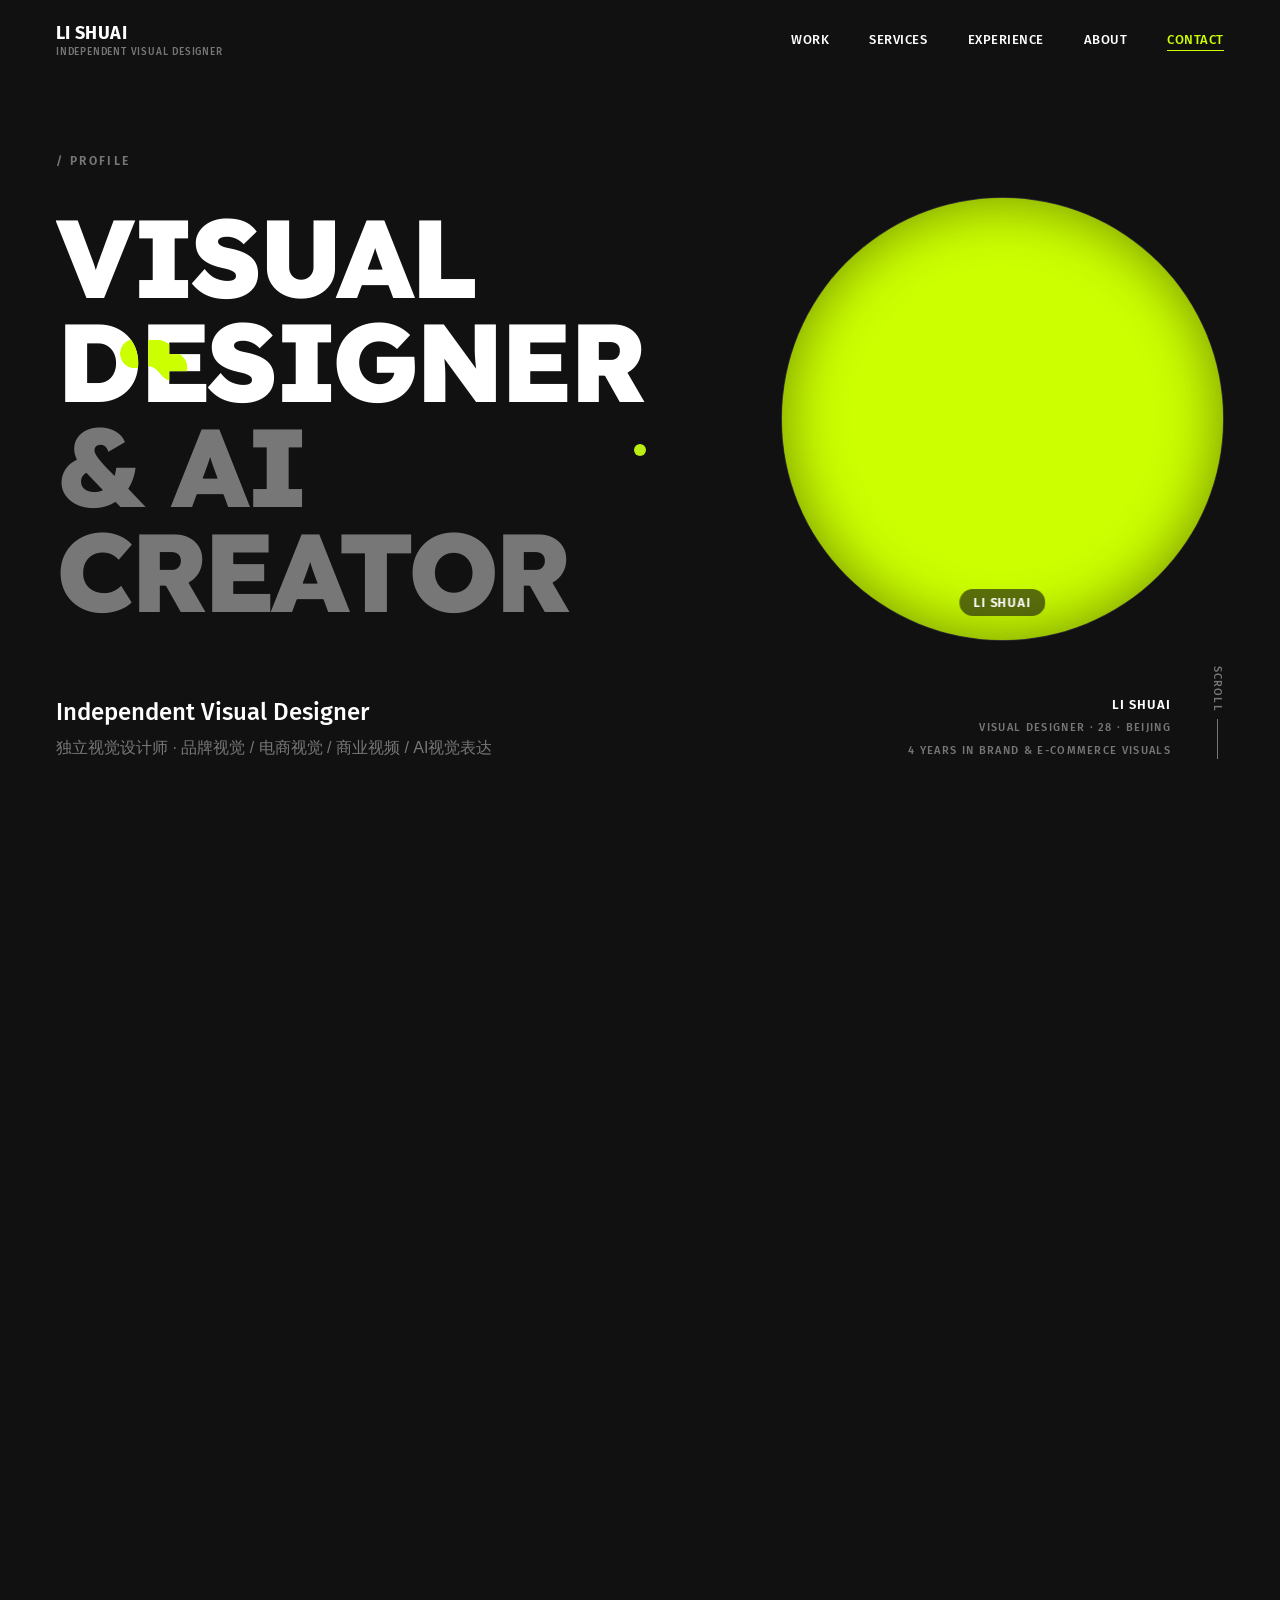
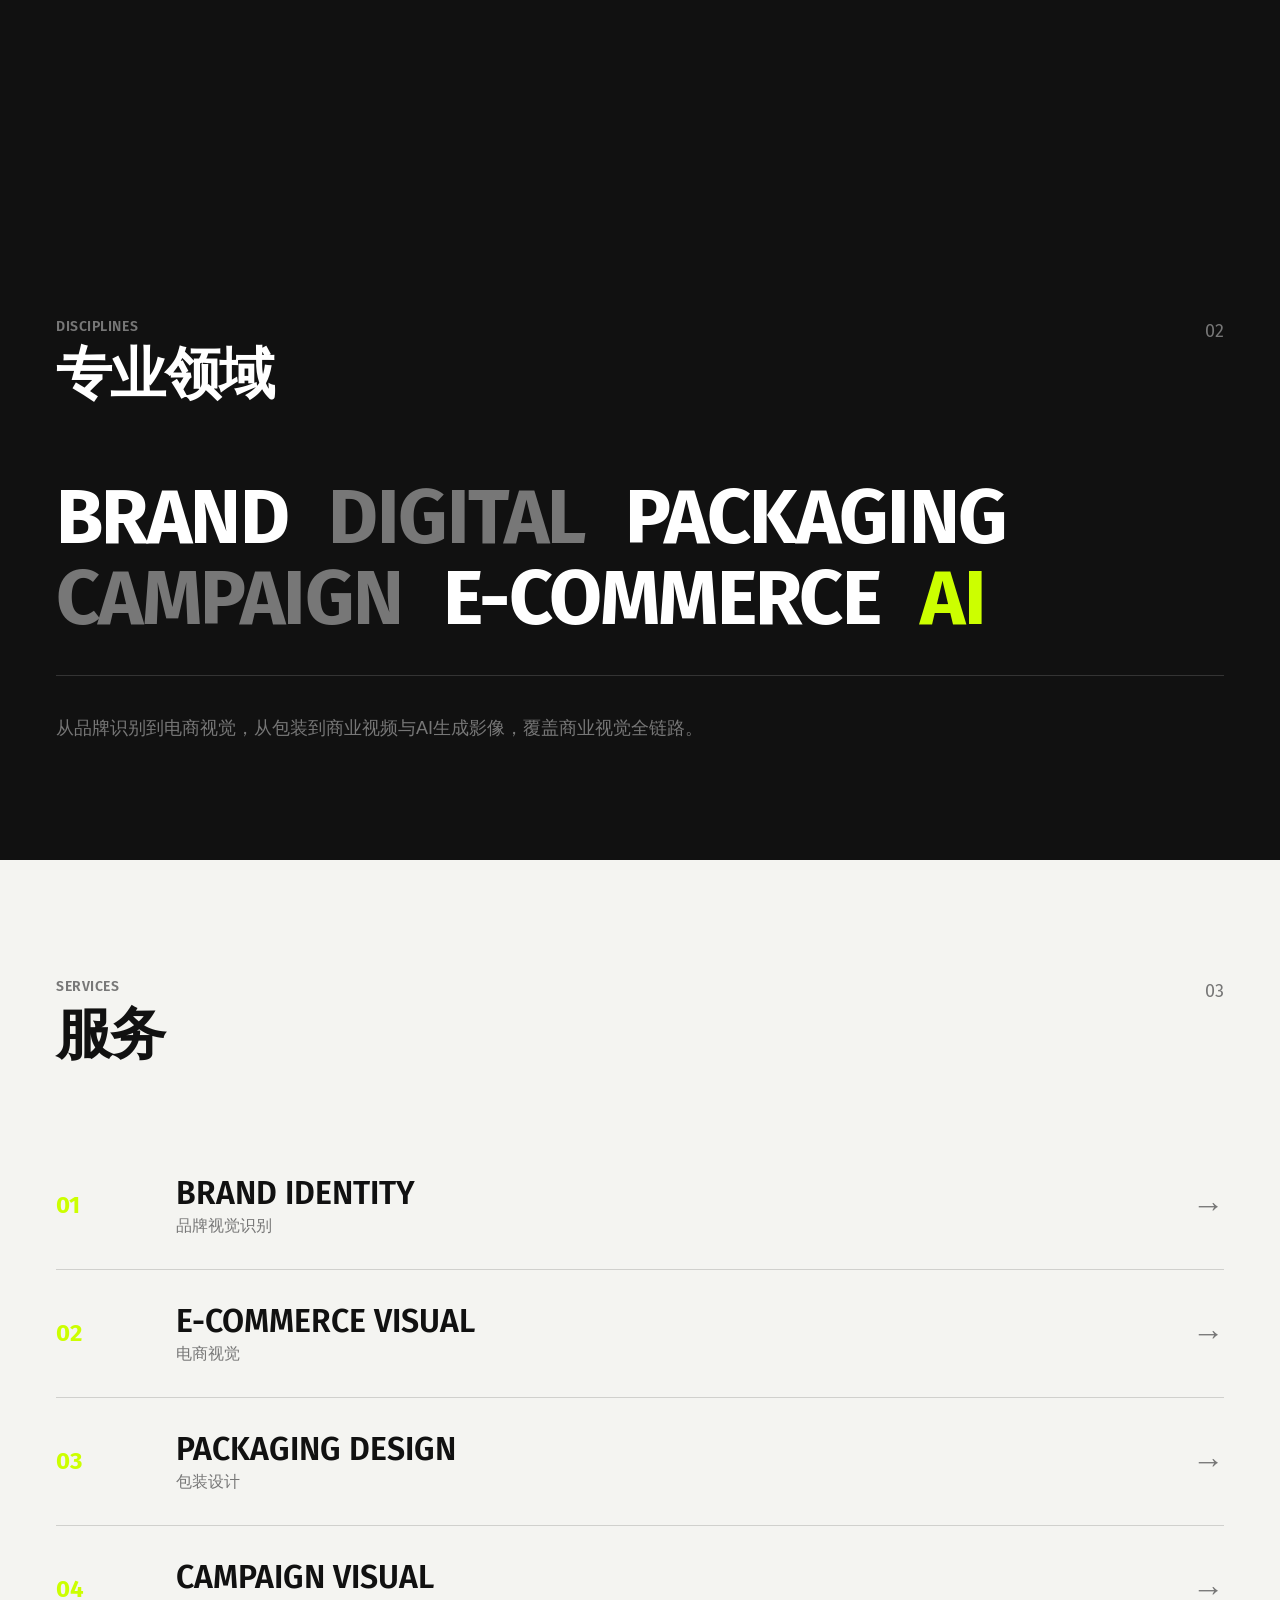
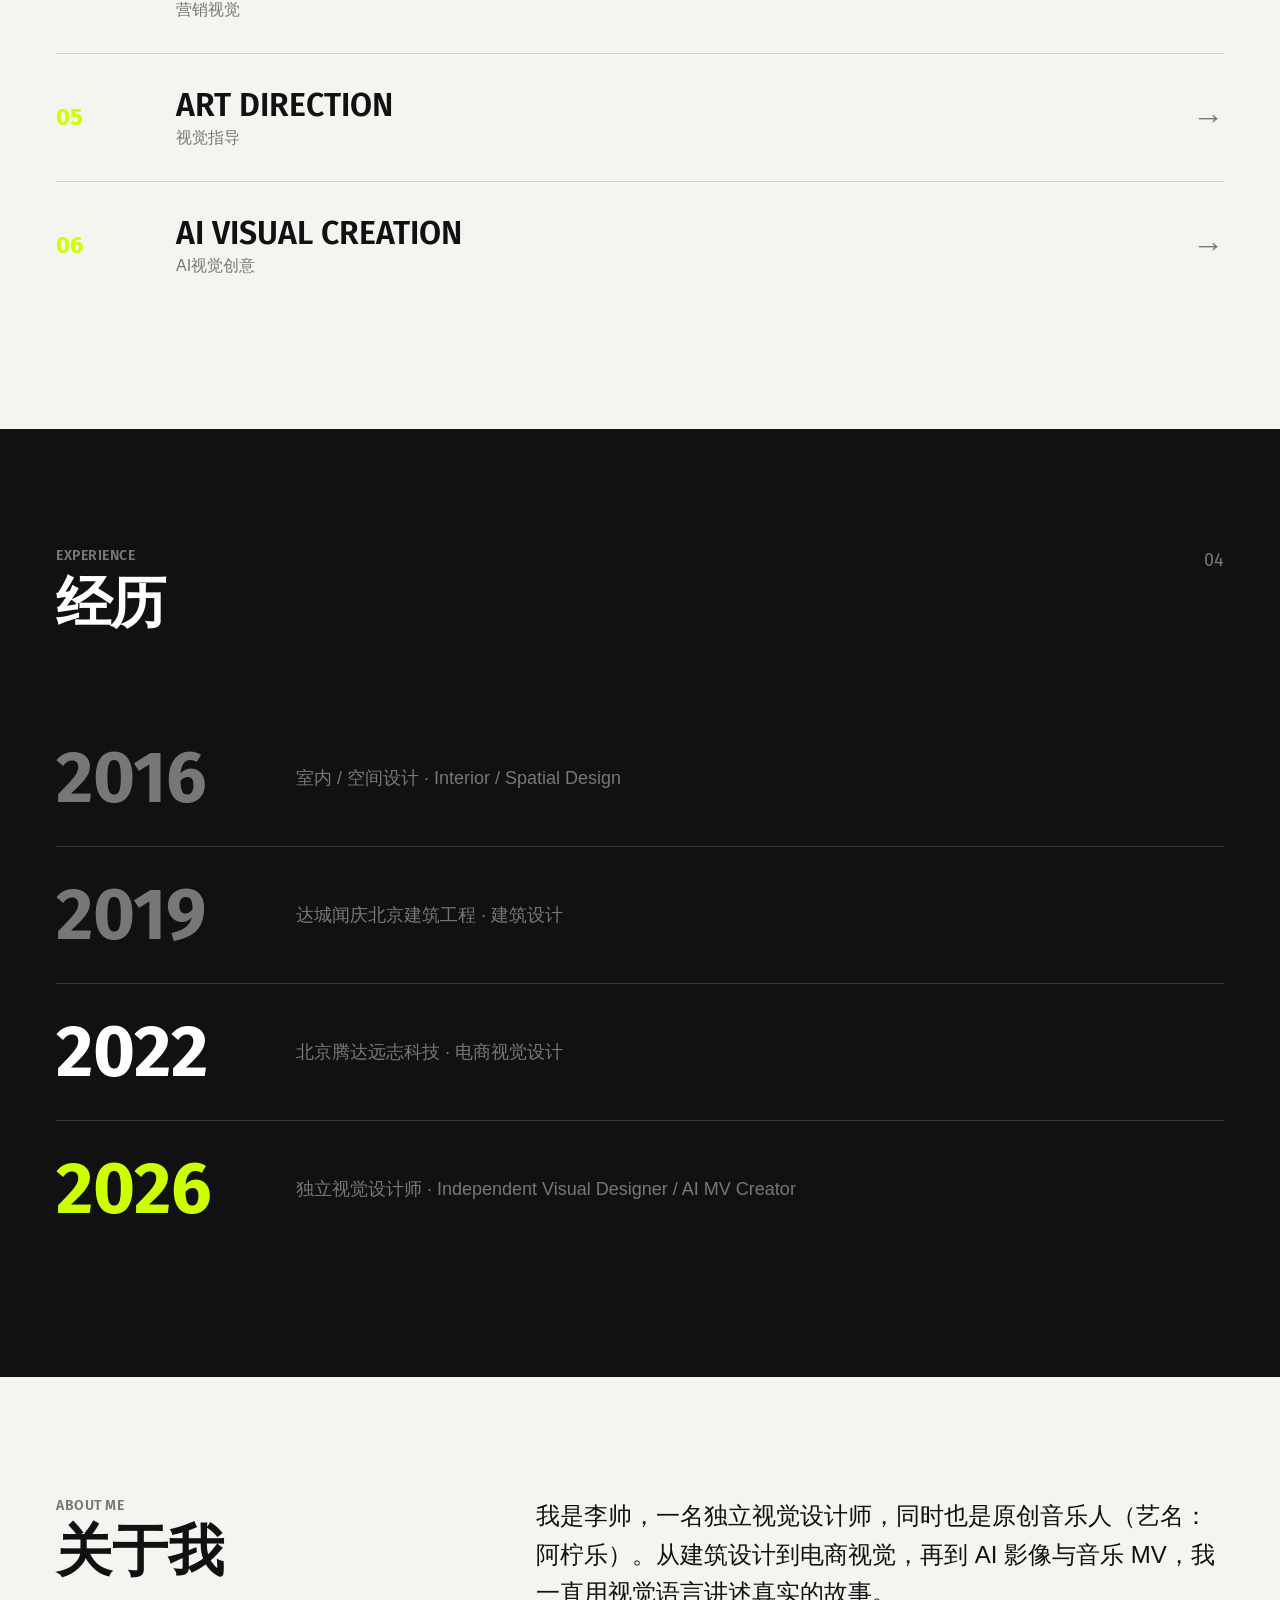
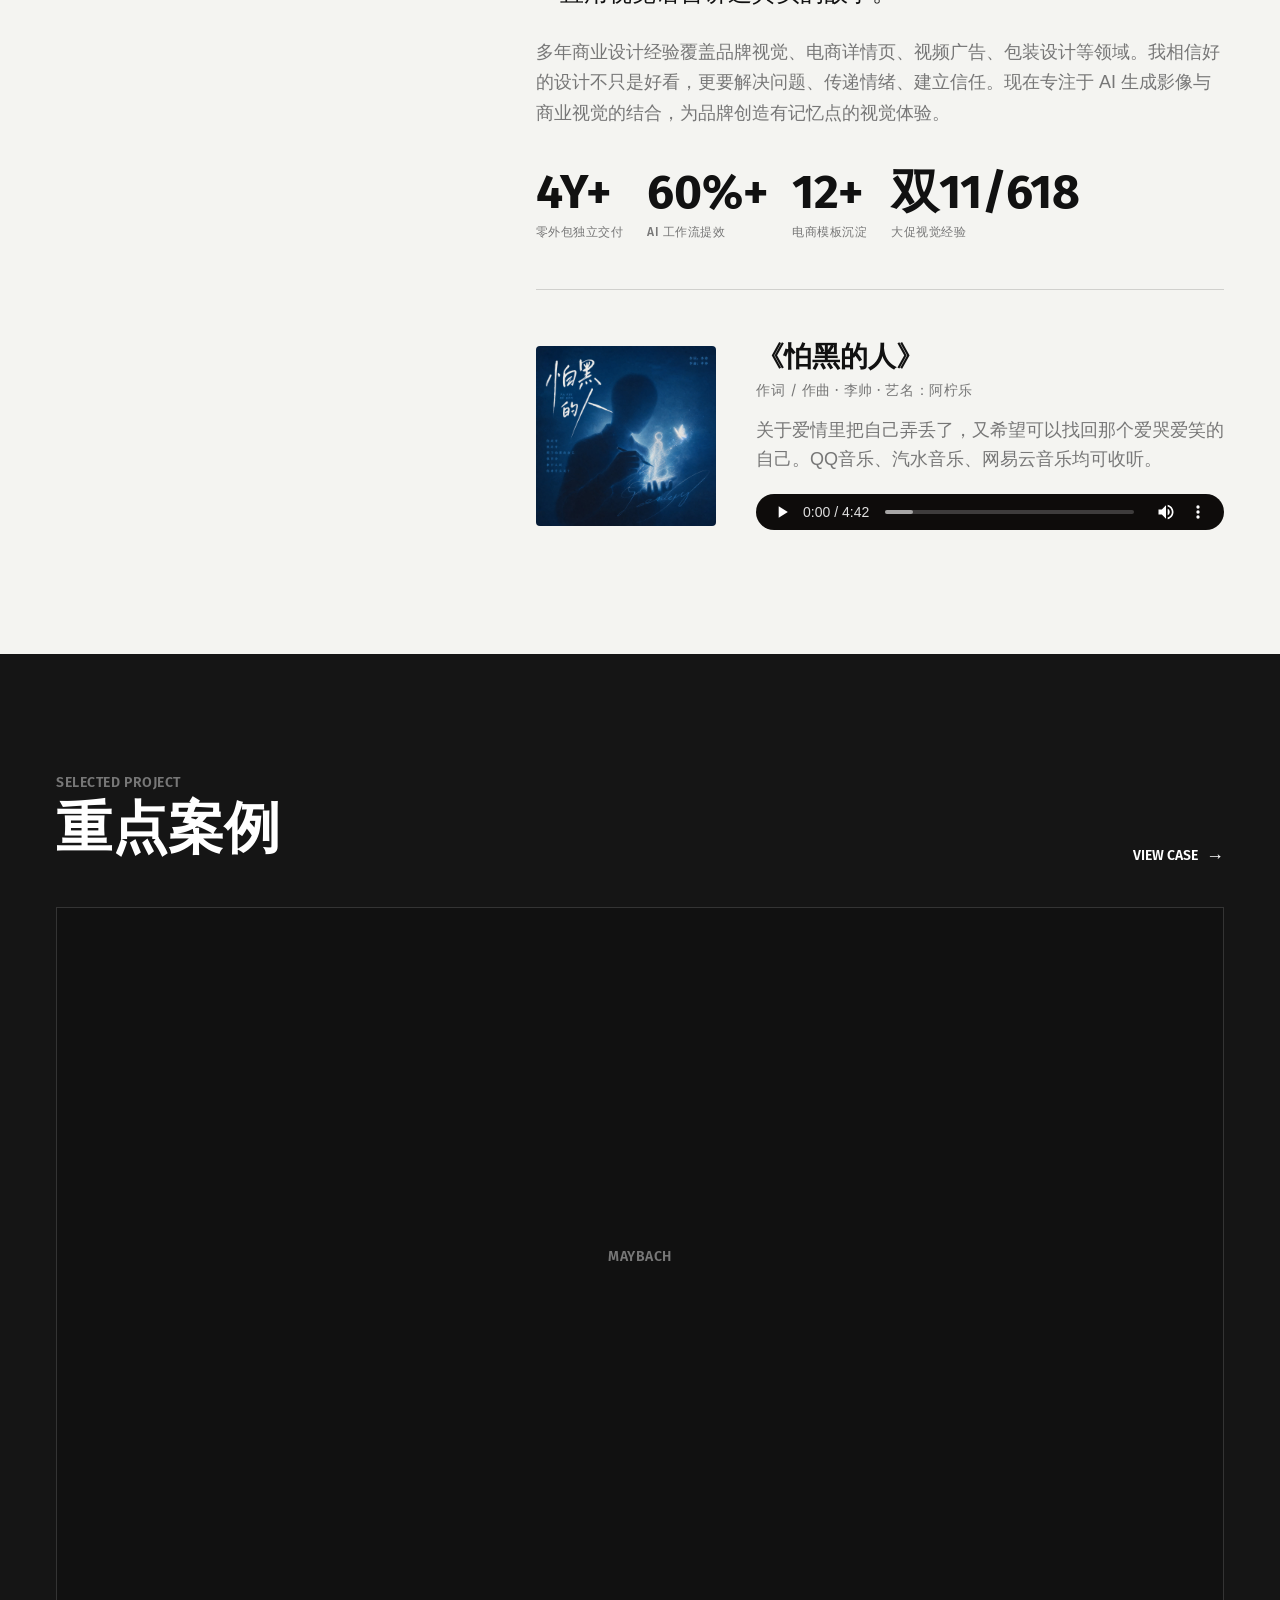
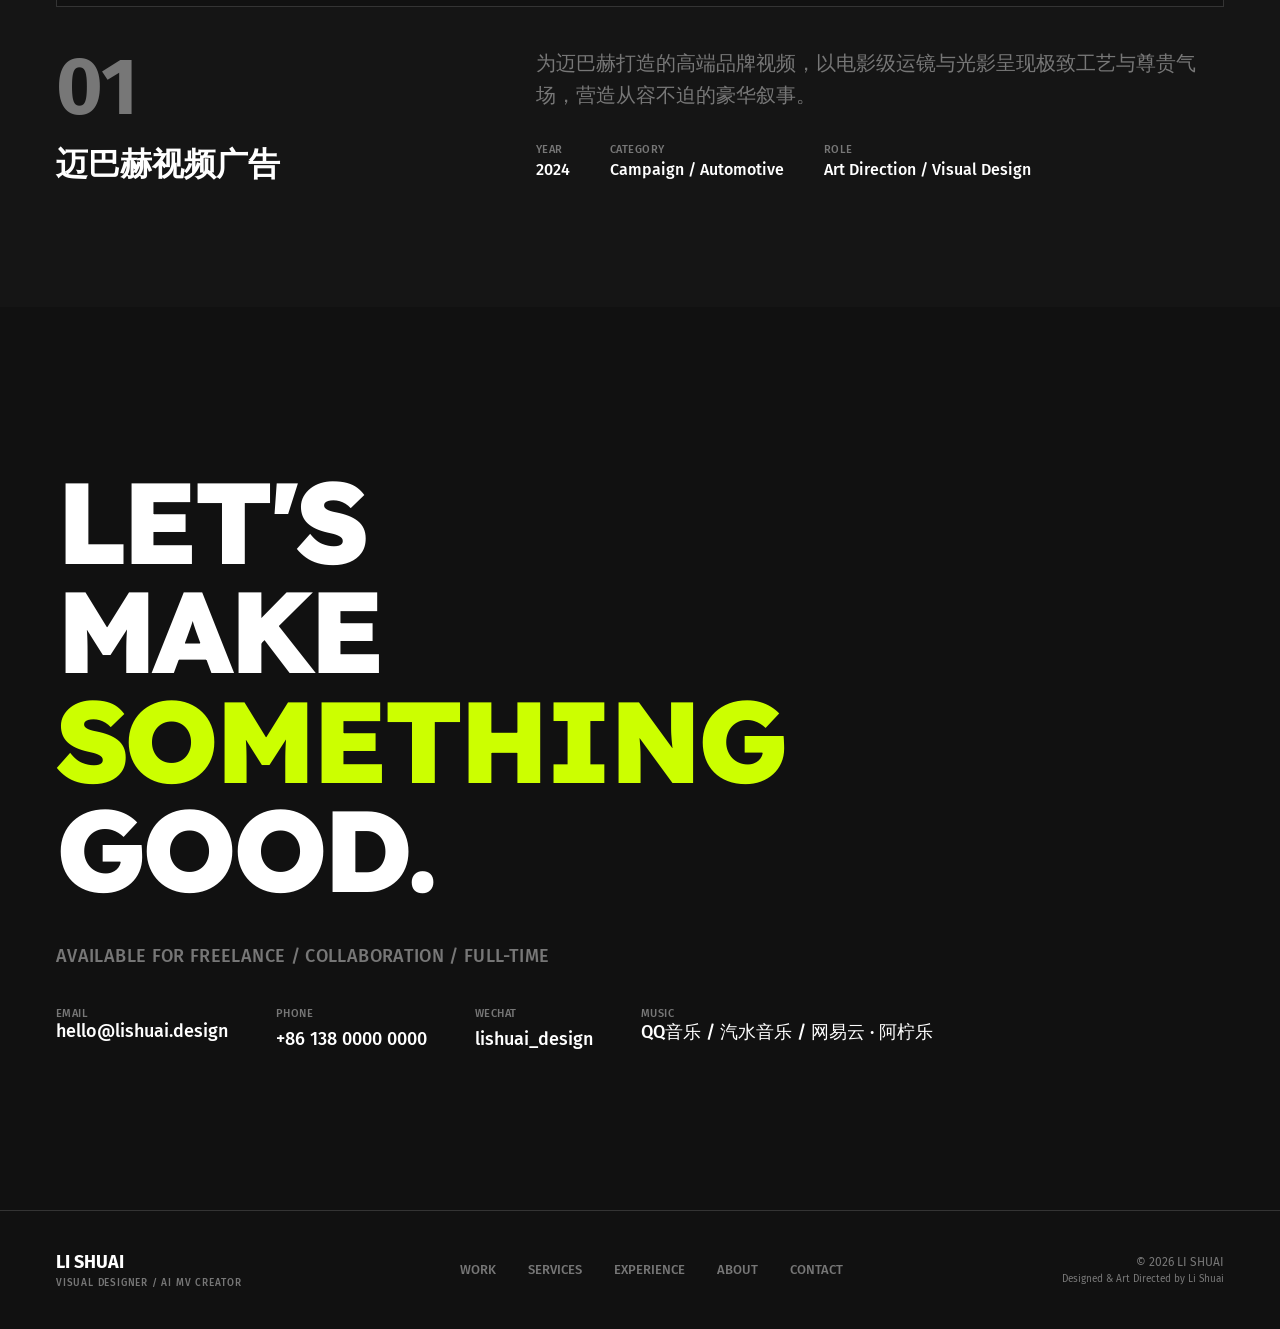
==== index.html @ 3bf2ff67 "feat(screen2): 手机端第二屏改用竖屏版（≤640px 自动切换） 新增 mobile-screen2.html：390pt 竖屏排版（大卡片 + 圆点 + 缩略图横滑）， 尺寸按参考图逐" ====
<!DOCTYPE html>
<html lang="zh-CN">
<head>
<meta charset="UTF-8" />
<meta name="viewport" content="width=device-width, initial-scale=1.0" />
<title>LI SHUAI — Independent Visual Designer</title>
<meta name="description" content="LI SHUAI 独立视觉设计师 · 专注品牌视觉、电商视觉、商业视频与AI视觉表达" />
<!-- 字体自托管：原 Google Fonts CDN 国内加载失败会回退系统字体，改为本地 woff2（见 assets/fonts/fonts.css） -->
<link rel="preload" href="assets/fonts/fira-sans-latin-400-normal.woff2" as="font" type="font/woff2" crossorigin />
<link rel="preload" href="assets/fonts/lexend-latin-800-normal.woff2" as="font" type="font/woff2" crossorigin />
<link href="assets/fonts/fonts.css" rel="stylesheet" />
<style>
  :root {
    --bg-primary: #111111;
    --bg-secondary: #151515;
    --bg-light: #F4F4F1;
    --bg-light-alt: #EAEAE7;
    --text-primary: #FFFFFF;
    --text-dark: #111111;
    --text-muted: #777777;
    --accent: #CCFF00;
    --line-dark: rgba(255, 255, 255, 0.15);
    --line-light: rgba(0, 0, 0, 0.15);

    --margin: 56px;
    --grid-gap: 24px;

    --font-en: 'Fira Sans', 'Helvetica Neue', Arial, sans-serif;
    --font-display: 'Lexend', 'Fira Sans', sans-serif;
    --font-impact: 'Climate Crisis', 'Lexend', sans-serif;
    --font-cn: 'Noto Sans SC', 'PingFang SC', 'Microsoft YaHei', sans-serif;
  }

  * { margin: 0; padding: 0; box-sizing: border-box; }

  html { scroll-behavior: smooth; }

  body {
    font-family: var(--font-en);
    background: var(--bg-primary);
    color: var(--text-primary);
    -webkit-font-smoothing: antialiased;
    text-rendering: optimizeLegibility;
    overflow-x: hidden;
    cursor: none;
  }
  @media (pointer: coarse) {
    body { cursor: auto; }
  }

  ::selection { background: var(--accent); color: var(--text-dark); }

  a { color: inherit; text-decoration: none; }

  /* ---------- Custom cursor ---------- */
  .cursor {
    position: fixed; top: 0; left: 0; z-index: 9999;
    width: 12px; height: 12px; border-radius: 50%;
    background: var(--accent); pointer-events: none;
    mix-blend-mode: difference;
    transform: translate(-50%, -50%) scale(1);
    transition: width 0.35s cubic-bezier(.16,1,.3,1), height 0.35s cubic-bezier(.16,1,.3,1), background 0.35s, mix-blend-mode 0.35s;
  }
  .cursor.view {
    width: 90px; height: 90px;
    background: var(--accent);
    mix-blend-mode: normal;
  }
  .cursor.view::after {
    content: 'VIEW'; position: absolute; top: 50%; left: 50%;
    transform: translate(-50%, -50%);
    color: var(--text-dark); font-size: 12px; font-weight: 700; letter-spacing: 0.06em;
  }
  .cursor.play {
    width: 90px; height: 90px;
    background: var(--accent);
    mix-blend-mode: normal;
  }
  .cursor.play::after {
    content: 'PLAY'; position: absolute; top: 50%; left: 50%;
    transform: translate(-50%, -50%);
    color: var(--text-dark); font-size: 12px; font-weight: 700; letter-spacing: 0.06em;
  }
  @media (pointer: coarse) { .cursor { display: none; } }

  /* ---------- Layout helpers ---------- */
  .page { max-width: 1440px; margin: 0 auto; padding: 0 var(--margin); }
  .section { padding-top: 120px; padding-bottom: 120px; }
  .section--light { background: var(--bg-light); color: var(--text-dark); }
  .section--dark { background: var(--bg-primary); color: var(--text-primary); }
  .section--secondary { background: var(--bg-secondary); color: var(--text-primary); }

  .eyebrow {
    font-size: 14px; font-weight: 600; letter-spacing: 0.04em;
    color: var(--text-muted); text-transform: uppercase;
  }
  .index-num {
    font-size: 18px; color: var(--text-muted); font-weight: 400;
  }
  .section-head {
    display: flex; justify-content: space-between; align-items: flex-start;
    margin-bottom: 80px;
  }
  .section-head__title {
    font-family: var(--font-display);
    font-size: 56px; font-weight: 700; line-height: 1.05; letter-spacing: -0.03em;
  }
  .section-head__title .en {
    display: block; font-family: var(--font-en);
    font-size: 14px; font-weight: 600; letter-spacing: 0.04em;
    color: var(--text-muted); text-transform: uppercase; margin-bottom: 8px;
  }

  /* ---------- Navbar ---------- */
  .nav {
    position: fixed; top: 0; left: 0; right: 0; z-index: 100;
    height: 80px; display: flex; align-items: center;
    padding: 0 var(--margin);
    border-bottom: 1px solid transparent;
    transition: background 0.35s ease, border-color 0.35s ease;
    background: rgba(17, 17, 17, 0);
  }
  .nav.scrolled {
    background: rgba(17, 17, 17, 0.85);
    backdrop-filter: blur(14px);
    border-bottom: 1px solid var(--line-dark);
  }
  .nav__inner {
    width: 100%; max-width: 1440px; margin: 0 auto;
    display: flex; align-items: center; justify-content: space-between;
  }
  .nav__brand .name { font-size: 18px; font-weight: 700; letter-spacing: 0.02em; }
  .nav__brand .role { font-size: 10px; font-weight: 500; color: var(--text-muted); letter-spacing: 0.08em; margin-top: 2px; }
  .nav__links { display: flex; gap: 40px; }
  .nav__links a {
    font-size: 13px; font-weight: 500; letter-spacing: 0.04em;
    position: relative; padding: 4px 0;
  }
  .nav__links a::after {
    content: ''; position: absolute; left: 0; bottom: 0; height: 1px; width: 0;
    background: var(--accent); transition: width 0.3s ease;
  }
  .nav__links a:hover::after, .nav__links a.active::after { width: 100%; }
  .nav__links a.active { color: var(--accent); }
  .nav__menu {
    display: none; font-size: 13px; font-weight: 500; letter-spacing: 0.04em;
    cursor: pointer; align-items: center; gap: 8px;
  }
  .nav__menu .plus { font-weight: 300; font-size: 18px; }

  /* mobile menu overlay */
  .menu-overlay {
    position: fixed; inset: 0; z-index: 99; background: var(--bg-primary);
    display: flex; flex-direction: column; justify-content: center;
    padding: 0 var(--margin); gap: 24px;
    transform: translateY(-100%); transition: transform 0.4s cubic-bezier(.16,1,.3,1);
  }
  .menu-overlay.open { transform: translateY(0); }
  .menu-overlay a { font-size: 40px; font-weight: 700; font-family: var(--font-en); }
  .menu-overlay a:hover { color: var(--accent); }

  /* ---------- Hero ---------- */
  /*
    标准一屏 100svh（svh 优先，移动端不受地址栏伸缩影响）。
    padding-top 必须 > 固定导航栏高度(80px)，否则标题顶到导航栏下被 "LI SHUAI" 品牌字盖住。
    取 min 104px = 80 + 24 余量；「往上贴」靠 flex-start 把 tagline 顶上来，而非把 padding 压进导航栏。
  */
  .hero {
    min-height: 100vh;
    min-height: 100svh;
    display: flex; flex-direction: column;
    /* 只下移 1 个大字符高度（原值 + 52px），随视口缩放 */
    padding-top: calc(clamp(104px, 10vh, 144px) + 52px);
    padding-bottom: clamp(40px, 5vh, 68px);
    position: relative; overflow: hidden;
  }
  .hero__video-bg {
    position: absolute; inset: 0; z-index: 0; pointer-events: none;
    background: var(--bg-primary);
  }
  /*
    视频整体压暗：光带只作为弱氛围，不抢标题和圆的主视觉。
    不加任何遮罩/渐隐（之前已被否决）；screen 混合让 97% 纯黑融进背景。
    brightness 只压非零像素，纯黑 (0) 经 brightness 仍是 0，不会把黑场抬灰露底。
  */
  .hero__video-bg video {
    width: 100%; height: 100%; object-fit: cover;
    mix-blend-mode: screen;
    opacity: 1;
    filter: contrast(1.05) brightness(0.5);
  }
  /*
    justify-content 改成 flex-start：老张要求内容整体「往上贴」，
    底部 tagline 紧跟标题而不是被推到屏幕最底，腾出下半屏给背景视频。
    width:100% 是必须的：.page 的 margin:0 auto 在 flex item 上会先收缩到
    内容宽度再居中（实测 1366 屏上只占 793px），导致与其他屏的 .page 对不齐。
    显式给 100% 后，max-width:1440 + auto margin 才表现成正常的块级居中。
  */
  .hero__wrap {
    position: relative; z-index: 2;
    flex: 1; display: flex; flex-direction: column; justify-content: flex-start;
    width: 100%;
  }
  /*
    两行网格：第 1 行只放眉标(/ PROFILE)，第 2 行放大标题 SVG 和圆形。
    这样圆的上下边缘只跟「大标题」对齐，不被眉标顶高 —— 老张明确要求
    「小字是高出圆形的」，圆与大标题等高、垂直居中。
    display:contents 让 .hero__title 的两个子元素直接成为网格项，HTML 不动。
    gap 用 `0 40px`：行间距为 0（眉标自带 margin-bottom:18px），列间距保持 40px。
  */
  .hero__top {
    display: grid;
    grid-template-columns: 1fr auto;
    grid-template-rows: auto 1fr;
    gap: 0 40px;
    align-items: stretch;
  }
  .hero__title { display: contents; }
  .hero__eyebrow { grid-column: 1; grid-row: 1; }
  .hero__title-svg { grid-column: 1; grid-row: 2; }
  .hero__visual { grid-column: 2; grid-row: 2; }
  .hero__title { line-height: 0.95; }
  .hero__eyebrow {
    font-family: var(--font-en); font-size: 12px; font-weight: 600;
    letter-spacing: 0.2em; color: var(--text-muted); text-transform: uppercase;
    margin-bottom: 30px;
  }
  .hero__title .line {
    font-family: var(--font-display);
    font-size: clamp(56px, 9vw, 120px); font-weight: 700; letter-spacing: -0.04em;
    display: block;
    opacity: 0; transform: translateY(40px);
    clip-path: inset(100% 0 0 0);
  }
  .hero__title .line.revealed {
    animation: heroReveal 1.1s cubic-bezier(.16,1,.3,1) forwards;
  }
  .hero__title .line.muted { color: var(--text-muted); }
  /* hero gooey 标题：底色品牌白/灰，内部动效品牌绿 */
  /* 尺寸同时受宽度(9vw)和高度(11vh)约束：矮屏上按高度收缩，否则第一屏会被撑出视口 */
  .hero__title-svg {
    width: min(100%, calc(6.2 * clamp(56px, min(9vw, 11vh), 120px)));
    height: auto; display: block; overflow: visible;
    opacity: 0; transform: translateY(40px);
    animation: heroTitleIn 1.05s cubic-bezier(.16,1,.3,1) .2s forwards;
  }
  @keyframes heroTitleIn { to { opacity: 1; transform: none; } }
  @keyframes heroReveal {
    to { opacity: 1; transform: none; clip-path: inset(0 0 0 0); }
  }
  /*
    align-items 必须是 center：用 stretch 的话圆的宽度会被拉伸到栏宽，
    而高度由标题决定，两者不等时圆会被压成椭圆。
  */
  .hero__visual { display: flex; flex-direction: column; align-items: center; padding-top: 0; position: relative; }
  @property --reveal-r { syntax: '<length>'; inherits: false; initial-value: 0px; }
  /*
    高度撑满 hero__top（align-items:stretch on grid），配合 aspect-ratio:1 自动成正圆，
    上下边缘即与左侧标题对齐。flex:none 防止被横向拉伸。
  */
  .hero__circle {
    height: 100%; width: auto; aspect-ratio: 1;
    flex: none;
    border-radius: 50%;
    position: relative; overflow: hidden;
    border: 1px solid var(--line-dark);
    cursor: none;
    transition: transform 0.8s cubic-bezier(.16,1,.3,1);
    isolation: isolate;
  }
  /* 默认：纯绿色实心圆，完全无人物（呼应最初版本） */
  .hero__base {
    position: absolute; inset: 0;
    background: var(--accent);
    transition: transform 0.8s cubic-bezier(.16,1,.3,1);
  }
  /* 悬停：沿鼠标轨迹画蛇形丝带(clip-path path，无模糊)擦出真实彩色照片，边缘清晰有机 */
  .hero__reveal {
    position: absolute; inset: 0; width: 100%; height: 100%; object-fit: cover;
    clip-path: inset(100%);
    pointer-events: none;
    will-change: clip-path;
  }
  /* 跟随鼠标的绿色光标圆点（呼应参考 pen 的 #88f901）*/
  .hero__lens {
    position: absolute; width: 20px; height: 20px; border-radius: 50%;
    background: #88f901; left: var(--mx,50%); top: var(--my,50%);
    transform: translate(-50%,-50%) scale(0);
    opacity: 0; pointer-events: none; z-index: 5;
    transition: opacity .25s ease, transform .25s ease;
  }
  .hero__circle:hover .hero__lens { opacity: 1; transform: translate(-50%,-50%) scale(1); }
  .hero__circle::after {
    content: ''; position: absolute; inset: 0; border-radius: 50%;
    box-shadow: inset 0 0 60px rgba(0,0,0,0.45); pointer-events: none; z-index: 3;
  }
  .hero__circle:hover { transform: scale(1.03); }
  .hero__name {
    position: absolute; bottom: 24px; left: 50%; transform: translateX(-50%);
    font-size: 13px; font-weight: 600; color: var(--text-primary);
    letter-spacing: 0.06em; z-index: 4;
    background: rgba(17,17,17,0.6); padding: 6px 14px; border-radius: 999px;
    backdrop-filter: blur(4px); pointer-events: none;
  }
  .hero__visual { position: relative; }
  .hero__circle { z-index: 1; }
  /* 圆形外围流体环（Metaballs） */
  .hero__fluid {
    position: absolute;
    inset: -20%;
    z-index: -1;
    border-radius: 50%;
    overflow: hidden;
    pointer-events: none;
    -webkit-mask-image: radial-gradient(circle, transparent 80%, black 92%);
    mask-image: radial-gradient(circle, transparent 80%, black 92%);
  }
  .hero__fluid canvas {
    width: 100% !important;
    height: 100% !important;
    display: block;
  }
  /* 底部右侧个人信息 */
  .hero__info {
    display: flex;
    flex-direction: column;
    gap: 6px;
    font-family: var(--font-en);
    font-size: 11px;
    font-weight: 500;
    letter-spacing: 0.12em;
    color: var(--text-muted);
    text-transform: uppercase;
    text-align: right;
    line-height: 1.5;
    min-width: 120px;
  }
  .hero__info strong {
    display: block;
    color: var(--text-primary);
    font-size: 13px;
    font-weight: 600;
    letter-spacing: 0.08em;
  }
  .hero__bottom {
    display: grid; grid-template-columns: 480px 1fr auto; gap: 40px;
    align-items: end;
    /* 原 margin-top: clamp(24px,5vh,72px) + 60px；
       老张要求底部红框整体上移约一个大标题字符高度（≈80px）。 */
    margin-top: max(16px, calc(clamp(24px, 5vh, 72px) - 20px));
  }
  .hero__tagline .lead { font-size: 24px; font-weight: 500; }
  .hero__tagline .sub { font-size: 16px; color: var(--text-muted); margin-top: 12px; font-family: var(--font-cn); }
  .hero__meta { text-align: right; }
  .hero__meta div { font-size: 14px; color: var(--text-muted); }
  .hero__meta div + div { margin-top: 8px; }
  .hero__scroll { display: flex; flex-direction: column; align-items: center; gap: 8px; }
  .hero__scroll span { font-size: 11px; font-weight: 500; color: var(--text-muted); letter-spacing: 0.1em; writing-mode: vertical-rl; }
  .hero__scroll .bar { width: 1px; height: 40px; background: var(--text-muted); position: relative; overflow: hidden; }
  .hero__scroll .bar::after {
    content: ''; position: absolute; top: -40px; left: 0; width: 1px; height: 40px;
    background: var(--accent); animation: scrollDrop 1.8s ease-in-out infinite;
  }
  @keyframes scrollDrop { 0% { top: -40px; } 60%,100% { top: 40px; } }

    /* ---------- Selected Works / Interactive Video Stage ---------- */
  .video-stage {
    position: relative; width: 100%; min-height: 100vh;
    background: var(--bg-primary);
    display: flex; align-items: center; justify-content: center;
    padding: 80px 24px; overflow: hidden;
  }
  .video-stage__container {
    position: relative; width: 100%; max-width: 1440px; height: 850px; margin: 0 auto;
  }

  /* embed 模式：iframe 承载精修版交互视频台，宽度与主页 .page 容器对齐 */
  /* min-height:0 必须显式覆盖：.video-stage 的 100vh 是给独立页用的，
     embed 模式下高度应由 iframe 的 aspect-ratio 决定，否则会在内容上下
     各留一大条纯黑（1080p 下约 159px），看起来像把上一屏的视频切断了 */
  /*
    第二屏必须独占一屏，否则第一屏滑下来时第三屏的「专业领域」会跟着露头。
    内部画布是固定 1972×798 等比缩放，1440 宽下只有 583 高。
    为了和第一屏眉标高度对齐，iframe 改为顶对齐，padding-top 等于 hero 的 padding-top，
    同时把 .intro 的 top 设为 0（见 video-stage-test.css），这样两屏眉标在同一水平线。
  */
  .video-stage--embed {
    width: 100%; max-width: 1440px; margin: 0 auto;
    min-height: 100vh; min-height: 100svh;
    display: flex; align-items: flex-start; justify-content: center;
    padding: calc(clamp(104px, 10vh, 144px) + 52px) 0 0 0;
  }
  .video-stage__frame { width: 100%; height: auto; aspect-ratio: 1972 / 980; border: 0; display: block; background: #111111; }
  /* 手机（≤640px）换成竖屏版 mobile-screen2.html：横版 1972×980 画布压到手机宽度只剩 ~190px 高、
     字全糊，所以手机上整屏改用独立竖屏排版。断点由页面末尾那段脚本切 src（含高度同步）。 */
  @media (max-width: 640px) {
    .video-stage__frame { aspect-ratio: auto; height: 100svh; }
    /* 手机版页面内部已经有 24px 内容边距（与参考图一致）。
       这里必须把区块自身的左右内边距归零，否则 24(区块) + 24(手机版) = 左右各 48px，
       比参考图宽一倍、还会把竖屏版整体压窄。
       用双类名提权：下面（更靠后）还有一条 .video-stage{padding:90px 24px} 会盖掉单类名规则。 */
    .video-stage.video-stage--embed { padding-left: 0; padding-right: 0; }
  }
  /* 老浏览器回退：无 aspect-ratio 支持时退化为整屏 */
  @supports not (aspect-ratio: 1 / 1) {
    .video-stage__frame { height: 100vh; }
  }


  /* neon green connecting curve */
  .video-stage__curve { position: absolute; inset: 0; z-index: 1; pointer-events: none; width: 100%; height: 100%; }
  .video-stage__curve path {
    fill: none; stroke: var(--accent); stroke-width: 2;
    filter: drop-shadow(0 0 10px rgba(204,255,0,0.6));
    stroke-dasharray: 30 1600; stroke-dashoffset: 0;
    animation: curveFlow 9s linear infinite; opacity: 0.9;
  }
  .video-stage__curve .track { stroke-width: 1; opacity: 0.12; stroke-dasharray: none; animation: none; filter: none; }
  @keyframes curveFlow { to { stroke-dashoffset: -1630; } }

  /* left title block */
  .video-intro {
    position: absolute; left: 0; top: 50%; z-index: 4;
    transform: translateY(-50%); perspective: 900px; max-width: 320px; pointer-events: none;
  }
  .video-intro > * { pointer-events: auto; }
  .video-intro__eyebrow { font-family: var(--font-en); font-size: 12px; font-weight: 600; letter-spacing: 0.2em; color: var(--text-muted); margin-bottom: 18px; }
  .video-intro__title { position: relative; display: inline-block; transform-style: preserve-3d; cursor: default; transition: transform .25s ease; will-change: transform; }
  .video-intro__title .line { display: block; font-family: var(--font-display); font-weight: 800; line-height: 0.95; letter-spacing: -0.03em; font-size: clamp(48px, 5.5vw, 86px); }
  .video-intro__title .line--white { color: var(--text-primary); }
  .video-intro__title .line--green { color: var(--accent); }
  .video-intro__glow { position: absolute; inset: -25% -15%; background: radial-gradient(circle at var(--gx,50%) var(--gy,50%), rgba(204,255,0,0.5), transparent 45%); opacity: 0; transition: opacity .3s ease; mix-blend-mode: screen; pointer-events: none; }
  .video-intro__title:hover .video-intro__glow { opacity: 1; }
  .video-intro__subtitle { font-family: var(--font-cn); font-weight: 700; font-size: clamp(18px, 1.8vw, 24px); color: var(--text-primary); margin-top: 24px; letter-spacing: 0.12em; }
  .video-intro__desc { font-family: var(--font-cn); font-size: 14px; line-height: 1.9; color: rgba(255,255,255,0.62); margin-top: 14px; max-width: 260px; }
  .video-intro__cta { display: inline-flex; align-items: center; gap: 14px; margin-top: 36px; font-family: var(--font-en); font-size: 12px; font-weight: 600; letter-spacing: 0.14em; color: var(--text-primary); text-decoration: none; transition: color .3s; }
  .video-intro__cta:hover { color: var(--accent); }
  .video-intro__cta .cta-circle { width: 46px; height: 46px; border-radius: 50%; border: 1px solid rgba(255,255,255,0.35); display: flex; align-items: center; justify-content: center; font-size: 18px; transition: background .3s, border-color .3s; }
  .video-intro__cta:hover .cta-circle { background: var(--accent); border-color: var(--accent); color: #111; }

  /* spatial video gallery */
  .video-gallery { position: absolute; inset: 0; z-index: 2; }
  .video-card {
    position: absolute; width: 620px; height: 350px;
    border-radius: 16px; overflow: hidden; background: #070707;
    box-shadow: 0 30px 90px rgba(0,0,0,0.6); cursor: pointer;
    transform-origin: center center; opacity: 0.45; filter: blur(1px); z-index: 1;
    transition: all 0.8s cubic-bezier(0.22, 1, 0.36, 1);
    will-change: transform, opacity, filter;
  }
  .video-card__video { position: absolute; inset: 0; width: 100%; height: 100%; object-fit: cover; }
  .video-card__shade { position: absolute; inset: 0; pointer-events: none; background: linear-gradient(to top, rgba(0,0,0,0.78) 0%, rgba(0,0,0,0.2) 45%, rgba(0,0,0,0) 65%); }
  .video-card__num { position: absolute; top: 18px; left: 22px; z-index: 3; font-family: var(--font-display); font-weight: 700; font-size: 14px; letter-spacing: 0.08em; color: rgba(255,255,255,0.55); transition: color .4s; }
  .video-card__play { position: absolute; inset: 0; display: flex; align-items: center; justify-content: center; pointer-events: none; transition: opacity .5s ease, transform .5s ease; }
  .video-card__play svg { width: 56px; height: 56px; color: #fff; filter: drop-shadow(0 8px 28px rgba(0,0,0,0.6)); opacity: 0.85; }
  .video-card__labels { position: absolute; left: 22px; right: 22px; bottom: 18px; z-index: 3; pointer-events: none; }
  .video-card__type { font-family: var(--font-cn); font-size: 13px; font-weight: 700; color: rgba(255,255,255,0.92); letter-spacing: 0.04em; }
  .video-card__type-en { font-family: var(--font-en); font-size: 10px; font-weight: 500; letter-spacing: 0.12em; color: var(--accent); margin-top: 5px; text-transform: uppercase; }

  /* spatial slots inside 1440x850 container */
  .video-card.slot-0 { left: 50%; top: 50%; transform: translate(-50%, -50%) scale(1) rotate(0deg); }
  .video-card.slot-1 { left: 38%; top: 25%; transform: translate(-50%, -50%) scale(0.65) rotate(-8deg); }
  .video-card.slot-2 { left: 55%; top: 15%; transform: translate(-50%, -50%) scale(0.55) rotate(6deg); }
  .video-card.slot-3 { left: 75%; top: 40%; transform: translate(-50%, -50%) scale(0.6) rotate(8deg); }
  .video-card.slot-4 { left: 70%; top: 70%; transform: translate(-50%, -50%) scale(0.55) rotate(-5deg); }

  .video-card.is-active {
    opacity: 1; filter: blur(0); z-index: 30;
    box-shadow: 0 50px 140px rgba(0,0,0,0.75), 0 0 0 2px rgba(204,255,0,0.85), 0 0 60px rgba(204,255,0,0.35);
  }
  .video-card.is-active .video-card__play { opacity: 0; transform: scale(0.7); }
  .video-card.is-active .video-card__num { color: var(--accent); }

  /* right info */
  .video-info { position: absolute; right: 0; top: 50%; z-index: 5; transform: translateY(-50%); display: flex; flex-direction: column; align-items: flex-end; gap: 14px; text-align: right; width: 200px; pointer-events: none; }
  .video-info > * { pointer-events: auto; }
  .video-info__count { font-family: var(--font-display); font-weight: 800; font-size: 28px; color: #fff; letter-spacing: 0.04em; }
  .video-info__count i { color: var(--text-muted); font-style: normal; margin: 0 5px; }
  .video-info__brand { font-family: var(--font-en); font-weight: 700; font-size: 14px; letter-spacing: 0.16em; color: var(--accent); margin-top: 4px; }
  .video-info__type { font-family: var(--font-en); font-size: 11px; letter-spacing: 0.14em; color: var(--text-muted); margin-top: 3px; text-transform: uppercase; }
  .video-info__desc { font-family: var(--font-cn); font-size: 13px; line-height: 1.75; color: rgba(255,255,255,0.58); margin-top: 18px; }
  .video-info__desc::before { content: ''; display: block; width: 28px; height: 1px; background: var(--accent); margin: 0 0 14px auto; }
  .video-info__arrows { display: flex; gap: 12px; margin-top: 18px; }
  .video-arrow { width: 46px; height: 46px; border-radius: 50%; border: 1px solid rgba(255,255,255,0.28); background: rgba(0,0,0,0.35); color: #fff; display: flex; align-items: center; justify-content: center; cursor: pointer; backdrop-filter: blur(6px); transition: background .3s, color .3s, border-color .3s, transform .2s; }
  .video-arrow:hover { background: var(--accent); color: #111; border-color: var(--accent); transform: scale(1.08); }
  .video-arrow svg { width: 20px; height: 20px; }

  /* sound toggle */
  .video-sound { position: absolute; right: 0; bottom: 0; z-index: 5; width: 46px; height: 46px; border-radius: 50%; border: 1px solid rgba(255,255,255,0.3); background: rgba(0,0,0,0.4); color: #fff; display: flex; align-items: center; justify-content: center; cursor: pointer; backdrop-filter: blur(6px); transition: background .3s, color .3s, border-color .3s; pointer-events: auto; }
  .video-sound:hover { background: var(--accent); color: #111; border-color: var(--accent); }
  .video-sound svg { width: 20px; height: 20px; }
  .video-sound .ic-off { display: none; }
  .video-sound.is-muted { color: rgba(255,255,255,0.5); }
  .video-sound.is-muted .ic-on { display: none; }
  .video-sound.is-muted .ic-off { display: block; }

  /* bottom tagline */
  .video-foot { position: absolute; left: 0; bottom: 0; z-index: 4; font-family: var(--font-en); font-size: 11px; letter-spacing: 0.28em; color: rgba(255,255,255,0.32); display: flex; gap: 14px; align-items: center; }

  @media (max-width: 1200px) {
    .video-stage__container { height: 760px; }
    .video-intro { max-width: 260px; }
    .video-info { width: 160px; }
    .video-card { width: 520px; height: 292px; }
  }
  @media (max-width: 900px) {
    .video-stage { min-height: auto; padding: 90px 24px; }
    .video-stage__container { height: auto; min-height: 0; }
    .video-intro { position: static; transform: none; text-align: center; max-width: none; margin-bottom: 32px; }
    .video-intro__desc { margin: 14px auto 0; }
    .video-intro__cta { margin-top: 24px; }
    .video-gallery { position: relative; height: 520px; width: 100%; max-width: 720px; margin: 0 auto; }
    .video-info { position: static; transform: none; align-items: center; text-align: center; width: auto; margin-top: 28px; }
    .video-info__desc::before { margin: 0 auto 14px; }
    .video-sound { position: static; margin: 18px auto 0; }
    .video-foot { position: static; justify-content: center; padding-top: 22px; }
  }
  @media (max-width: 640px) {
    .video-gallery { height: auto; }
    .video-card { position: relative; top: auto; left: auto; width: 100%; max-width: 420px; height: 236px; margin: 0 auto 16px; transform: none !important; opacity: 1; filter: none; box-shadow: 0 20px 50px rgba(0,0,0,0.5); }
    .video-card.is-active { display: block; box-shadow: 0 0 0 2px var(--accent), 0 20px 50px rgba(0,0,0,0.5); }
    .video-card:not(.is-active) { display: none; }
    .video-card__play { opacity: 0; }
    .video-card__num { color: var(--accent); }
  }
  @media (prefers-reduced-motion: reduce) {
    .video-stage__curve path { animation: none; }
    .video-card { transition: opacity .2s ease; }
  }

  /* ---------- Disciplines ---------- */
  .disciplines__rows { display: flex; flex-direction: column; gap: 0; }
  .disciplines__row { display: flex; gap: 40px; flex-wrap: wrap; }
  .disciplines__row + .disciplines__row { margin-top: 8px; }
  .discipline {
    font-size: clamp(40px, 6vw, 80px); font-weight: 700; line-height: 0.95;
    letter-spacing: -0.02em; color: var(--text-muted);
  }
  .discipline.bright { color: var(--text-primary); }
  .discipline.accent { color: var(--accent); }
  .disciplines__line { height: 1px; background: var(--line-dark); margin: 40px 0; }
  .disciplines__desc { font-size: 18px; color: var(--text-muted); font-family: var(--font-cn); }

  /* ---------- Services ---------- */
  .service {
    display: grid; grid-template-columns: 80px 1fr 40px; gap: 40px; align-items: center;
    padding: 32px 0; transition: padding-left 0.35s ease;
  }
  .service + .service { border-top: 1px solid var(--line-light); }
  .service:hover { padding-left: 16px; }
  .service__num { font-size: 24px; font-weight: 700; color: var(--accent); }
  .service__title { font-size: 32px; font-weight: 600; font-family: var(--font-en); }
  .service__cn { font-size: 16px; color: var(--text-muted); font-family: var(--font-cn); margin-top: 4px; }
  .service__arrow { font-size: 32px; font-weight: 300; color: var(--text-muted); text-align: right; transition: transform 0.35s ease; }
  .service:hover .service__arrow { transform: translateX(8px); color: var(--text-dark); }

  /* ---------- Experience ---------- */
  .exp__item {
    display: grid; grid-template-columns: 200px 1fr; gap: 40px;
    padding: 32px 0; align-items: baseline;
  }
  .exp__item + .exp__item { border-top: 1px solid var(--line-dark); }
  .exp__year { font-size: 72px; font-weight: 700; line-height: 1; }
  .exp__year.muted { color: var(--text-muted); }
  .exp__year.bright { color: var(--text-primary); }
  .exp__year.accent { color: var(--accent); }
  .exp__desc { font-size: 18px; font-family: var(--font-cn); color: var(--text-muted); align-self: center; }

  /* ---------- About ---------- */
  .about__grid { display: grid; grid-template-columns: 400px 1fr; gap: 80px; }
  .about__left .eyebrow { margin-bottom: 8px; display: block; }
  .about__left .big { font-size: 56px; font-weight: 700; font-family: var(--font-cn); line-height: 1.05; }
  .about__right .p1 { font-size: 24px; line-height: 1.6; font-family: var(--font-cn); }
  .about__right .p2 { font-size: 18px; line-height: 1.7; color: var(--text-muted); font-family: var(--font-cn); margin-top: 24px; }
  .about__stats { display: flex; gap: 24px; margin-top: 40px; flex-wrap: wrap; }
  .stat .num { font-size: 48px; font-weight: 700; color: var(--text-dark); line-height: 1; }
  .stat .label { font-size: 12px; font-weight: 500; color: var(--text-muted); letter-spacing: 0.04em; margin-top: 8px; }

  .music-card {
    margin-top: 48px; padding-top: 48px; border-top: 1px solid var(--line-light);
    display: grid; grid-template-columns: 180px 1fr; gap: 40px; align-items: center;
  }
  .music-card__cover { width: 180px; height: 180px; border-radius: 4px; overflow: hidden; position: relative; }
  .music-card__cover img { width: 100%; height: 100%; object-fit: cover; }
  .music-card__cover::after {
    content: '▶'; position: absolute; inset: 0; display: flex; align-items: center; justify-content: center;
    background: rgba(0,0,0,0.35); color: var(--text-primary); font-size: 28px; opacity: 0; transition: opacity 0.35s;
  }
  .music-card__cover:hover::after { opacity: 1; }
  .music-card__title { font-size: 28px; font-weight: 700; font-family: var(--font-cn); }
  .music-card__meta { font-size: 14px; color: var(--text-muted); margin-top: 6px; letter-spacing: 0.04em; }
  .music-card__desc { font-size: 18px; color: var(--text-muted); font-family: var(--font-cn); margin-top: 16px; line-height: 1.6; }
  .music-card audio { width: 100%; margin-top: 20px; filter: invert(1); height: 36px; }

  /* ---------- Selected Project ---------- */
  .sp__head { display: flex; justify-content: space-between; align-items: flex-end; margin-bottom: 40px; }
  .sp__head .big { font-size: 56px; font-weight: 700; font-family: var(--font-cn); }
  .sp__view { display: flex; align-items: center; gap: 8px; font-size: 14px; font-weight: 600; cursor: pointer; }
  .sp__view .arrow { font-size: 18px; font-weight: 300; }
  .sp__view:hover .arrow { transform: translateX(6px); display: inline-block; transition: transform 0.3s ease; }
  .sp__hero {
    height: 700px; background: var(--bg-primary); border: 1px solid var(--line-dark);
    display: flex; align-items: center; justify-content: center; position: relative; overflow: hidden;
  }
  .sp__hero video, .sp__hero img { position: absolute; inset: 0; width: 100%; height: 100%; object-fit: cover; }
  .sp__hero .overlay { position: absolute; inset: 0; display: flex; align-items: center; justify-content: center; pointer-events: none; z-index: 2; }
  .sp__hero .overlay span { font-size: 14px; font-weight: 600; color: var(--text-muted); letter-spacing: 0.04em; }
  .sp__info { display: grid; grid-template-columns: 400px 1fr; gap: 80px; margin-top: 40px; }
  .sp__info .num { font-size: 80px; font-weight: 700; color: var(--text-muted); line-height: 1; }
  .sp__info .title { font-size: 32px; font-weight: 600; font-family: var(--font-cn); margin-top: 16px; }
  .sp__info .desc { font-size: 20px; line-height: 1.6; color: var(--text-muted); font-family: var(--font-cn); }
  .sp__meta { display: flex; gap: 40px; margin-top: 32px; }
  .sp__meta .k { font-size: 11px; font-weight: 500; color: var(--text-muted); letter-spacing: 0.04em; }
  .sp__meta .v { font-size: 16px; font-weight: 500; color: var(--text-primary); margin-top: 4px; }

  /* ---------- Contact ---------- */
  .contact { padding-top: 160px; padding-bottom: 160px; }
  .contact__title { line-height: 0.95; }
  .contact__title .line { font-family: var(--font-display); font-size: clamp(44px, 9vw, 120px); font-weight: 700; letter-spacing: -0.04em; display: block; }
  .contact__title .line.accent { color: var(--accent); }
  .contact__avail { font-size: 18px; font-weight: 500; color: var(--text-muted); margin-top: 40px; letter-spacing: 0.02em; }
  .contact__links { display: flex; gap: 48px; margin-top: 40px; flex-wrap: wrap; }
  .contact__col .k { font-size: 11px; font-weight: 500; color: var(--text-muted); letter-spacing: 0.04em; }
  .contact__col .v { font-size: 18px; font-weight: 500; margin-top: 8px; }
  .contact__col .v:hover { color: var(--accent); }

  /* ---------- Footer ---------- */
  .footer {
    display: flex; justify-content: space-between; align-items: center;
    padding: 40px var(--margin); border-top: 1px solid var(--line-dark);
    background: var(--bg-primary);
  }
  .footer__brand .name { font-size: 18px; font-weight: 700; }
  .footer__brand .role { font-size: 10px; font-weight: 500; color: var(--text-muted); letter-spacing: 0.08em; margin-top: 4px; }
  .footer__links { display: flex; gap: 32px; }
  .footer__links a { font-size: 13px; font-weight: 500; color: var(--text-muted); }
  .footer__links a:hover { color: var(--text-primary); }
  .footer__right { text-align: right; }
  .footer__right div { font-size: 12px; color: var(--text-muted); }
  .footer__right .copy { font-size: 10px; margin-top: 4px; }

  /* ---------- Reveal animation ---------- */
  .reveal { opacity: 0; transform: translateY(40px); transition: opacity 0.8s ease, transform 0.8s cubic-bezier(.16,1,.3,1); }
  .reveal.in { opacity: 1; transform: none; }

  /* ---------- Responsive ---------- */
  @media (max-width: 1024px) {
    :root { --margin: 32px; }
    .hero__top { grid-template-columns: 1fr; grid-template-rows: auto auto auto; padding-right: 0; }
    .hero__eyebrow, .hero__title-svg, .hero__visual { grid-column: 1; grid-row: auto; }
    .hero__visual { align-items: flex-start; }
    /* 单列时 stretch 会让 height:100% 失去参照（父高由内容定），必须改回固定尺寸 */
    .hero__circle { width: 240px; height: 240px; aspect-ratio: auto; }
    .hero__bottom { grid-template-columns: 1fr; gap: 32px; }
    .hero__info { display: none; }
    .hero__meta { text-align: left; }
    .hero__scroll { display: none; }
    .about__grid { grid-template-columns: 1fr; gap: 48px; }
    .sp__info { grid-template-columns: 1fr; gap: 40px; }
    .music-card { grid-template-columns: 1fr; }
    .music-card__cover { width: 100%; height: auto; aspect-ratio: 1; }
  }

  @media (max-width: 900px) {
    .hero__top { grid-template-columns: 1fr; gap: 0 48px; }
    .hero__visual { padding-top: 0; margin-top: 48px; }
  }

  @media (max-width: 640px) {
    :root { --margin: 20px; --grid-gap: 16px; }
    .section { padding-top: 72px; padding-bottom: 72px; }
    .section-head { margin-bottom: 48px; }
    .section-head__title { font-size: 36px; }
    .nav__links { display: none; }
    .nav__menu { display: flex; }
    .hero { padding-top: 140px; }
    .hero__title .line { letter-spacing: -0.01em; }
    .disciplines__row { gap: 24px; }
    .exp__item { grid-template-columns: 1fr; gap: 8px; }
    .exp__year { font-size: 56px; }
    .service { grid-template-columns: 50px 1fr 30px; gap: 20px; }
    .service__title { font-size: 24px; }
    .sp__hero { height: 420px; }
    .sp__meta { flex-wrap: wrap; gap: 24px; }
    .contact { padding-top: 96px; padding-bottom: 96px; }
    .contact__links { gap: 24px; }
    .footer { flex-direction: column; gap: 24px; align-items: flex-start; }
    .footer__right { text-align: left; }
  }

</style>
</head>
<body>

<div class="cursor" id="cursor"></div>

<!-- Navbar -->
<nav class="nav" id="nav">
  <div class="nav__inner">
    <a href="#top" class="nav__brand">
      <div class="name">LI SHUAI</div>
      <div class="role">INDEPENDENT VISUAL DESIGNER</div>
    </a>
    <div class="nav__links">
      <a href="#work">WORK</a>
      <a href="#services">SERVICES</a>
      <a href="#experience">EXPERIENCE</a>
      <a href="#about">ABOUT</a>
      <a href="#contact">CONTACT</a>
    </div>
    <div class="nav__menu" id="menuBtn">MENU <span class="plus">+</span></div>
  </div>
</nav>

<!-- Mobile menu overlay -->
<div class="menu-overlay" id="menuOverlay">
  <a href="#work">WORK</a>
  <a href="#services">SERVICES</a>
  <a href="#experience">EXPERIENCE</a>
  <a href="#about">ABOUT</a>
  <a href="#contact">CONTACT</a>
</div>

<main id="top">

  <!-- 01 HERO -->
  <section class="hero" id="hero">
    <div class="hero__video-bg" aria-hidden="true">
      <video src="assets/videos/hero-bg.mp4" autoplay muted loop playsinline preload="auto"></video>
    </div>
    <div class="page hero__wrap">
      <div class="hero__top">
        <div class="hero__title" id="heroTitle">
          <div class="hero__eyebrow">/ PROFILE</div>
          <svg class="hero__title-svg js-svg" viewBox="0 0 720 520" preserveAspectRatio="xMinYMin meet" aria-label="VISUAL DESIGNER & AI CREATOR">
            <defs>
            <mask id="heroTextBright">
              <text x="0" y="118" font-family="Lexend, sans-serif" font-weight="700" font-size="130" letter-spacing="-5.2" fill="#fff">VISUAL</text>
              <text x="0" y="241" font-family="Lexend, sans-serif" font-weight="700" font-size="130" letter-spacing="-5.2" fill="#fff">DESIGNER</text>
            </mask>
            <mask id="heroTextMuted">
              <text x="0" y="364" font-family="Lexend, sans-serif" font-weight="700" font-size="130" letter-spacing="-5.2" fill="#fff">&amp; AI</text>
              <text x="0" y="487" font-family="Lexend, sans-serif" font-weight="700" font-size="130" letter-spacing="-5.2" fill="#fff">CREATOR</text>
            </mask>
            <mask id="heroTextAll">
              <text x="0" y="118" font-family="Lexend, sans-serif" font-weight="700" font-size="130" letter-spacing="-5.2" fill="#fff">VISUAL</text>
              <text x="0" y="241" font-family="Lexend, sans-serif" font-weight="700" font-size="130" letter-spacing="-5.2" fill="#fff">DESIGNER</text>
              <text x="0" y="364" font-family="Lexend, sans-serif" font-weight="700" font-size="130" letter-spacing="-5.2" fill="#fff">&amp; AI</text>
              <text x="0" y="487" font-family="Lexend, sans-serif" font-weight="700" font-size="130" letter-spacing="-5.2" fill="#fff">CREATOR</text>
            </mask>
              <filter id="heroGooey" x="-20%" y="-20%" width="140%" height="140%">
                <feGaussianBlur in="SourceGraphic" stdDeviation="10" result="blur" />
                <feColorMatrix in="blur" type="matrix" values="1 0 0 0 0  0 1 0 0 0  0 0 1 0 0  0 0 0 50 -10" result="goo" />
              </filter>
            </defs>
            <rect x="0" y="0" width="1000" height="520" mask="url(#heroTextBright)" fill="var(--text-primary)" />
            <rect x="0" y="0" width="1000" height="520" mask="url(#heroTextMuted)" fill="var(--text-muted)" />
            <g class="js-wrapper" filter="url(#heroGooey)" mask="url(#heroTextAll)"></g>
          </svg>
        </div>
        <div class="hero__visual">
          <div class="hero__fluid" id="heroFluid"></div>
          <div class="hero__circle" id="heroCircle">
            <div class="hero__base"></div>
            <img class="hero__reveal" id="heroReveal" src="assets/avatar.jpg" alt="LI SHUAI 真实照片" />
            <span class="hero__lens"></span>
            <span class="hero__name">LI SHUAI</span>
          </div>
        </div>
      </div>
      <div class="hero__bottom">
        <div class="hero__tagline">
          <div class="lead">Independent Visual Designer</div>
          <div class="sub">独立视觉设计师 · 品牌视觉 / 电商视觉 / 商业视频 / AI视觉表达</div>
        </div>
        <div class="hero__info">
          <strong>LI SHUAI</strong>
          <span>Visual Designer · 28 · Beijing</span>
          <span>4 Years in Brand &amp; E-commerce Visuals</span>
        </div>
        <div class="hero__scroll">
          <span>SCROLL</span>
          <div class="bar"></div>
        </div>
      </div>
    </div>
  </section>

    <!-- 02 SELECTED WORKS / INTERACTIVE VIDEO STAGE -->
    <!-- 02 SELECTED WORKS / INTERACTIVE VIDEO STAGE -->
  <section class="video-stage video-stage--embed" id="work">
    <iframe class="video-stage__frame" id="stageFrame" src="video-stage.html?embed=1&v=20260903d"
      title="Selected Works — Interactive Video Stage" loading="lazy"></iframe>
  </section>
<!-- 03 DISCIPLINES -->
  <section class="section section--dark">
    <div class="page">
      <div class="section-head reveal">
        <div class="section-head__title"><span class="en">Disciplines</span>专业领域</div>
        <div class="index-num">02</div>
      </div>
      <div class="disciplines__rows reveal">
        <div class="disciplines__row">
          <span class="discipline bright">BRAND</span>
          <span class="discipline">DIGITAL</span>
          <span class="discipline bright">PACKAGING</span>
        </div>
        <div class="disciplines__row">
          <span class="discipline">CAMPAIGN</span>
          <span class="discipline bright">E-COMMERCE</span>
          <span class="discipline accent">AI</span>
        </div>
      </div>
      <div class="disciplines__line reveal"></div>
      <div class="disciplines__desc reveal">从品牌识别到电商视觉，从包装到商业视频与AI生成影像，覆盖商业视觉全链路。</div>
    </div>
  </section>

  <!-- 04 SERVICES -->
  <section class="section section--light" id="services">
    <div class="page">
      <div class="section-head reveal">
        <div class="section-head__title"><span class="en">Services</span>服务</div>
        <div class="index-num">03</div>
      </div>
      <div class="reveal">
        <div class="service"><div class="service__num">01</div><div><div class="service__title">BRAND IDENTITY</div><div class="service__cn">品牌视觉识别</div></div><div class="service__arrow">→</div></div>
        <div class="service"><div class="service__num">02</div><div><div class="service__title">E-COMMERCE VISUAL</div><div class="service__cn">电商视觉</div></div><div class="service__arrow">→</div></div>
        <div class="service"><div class="service__num">03</div><div><div class="service__title">PACKAGING DESIGN</div><div class="service__cn">包装设计</div></div><div class="service__arrow">→</div></div>
        <div class="service"><div class="service__num">04</div><div><div class="service__title">CAMPAIGN VISUAL</div><div class="service__cn">营销视觉</div></div><div class="service__arrow">→</div></div>
        <div class="service"><div class="service__num">05</div><div><div class="service__title">ART DIRECTION</div><div class="service__cn">视觉指导</div></div><div class="service__arrow">→</div></div>
        <div class="service"><div class="service__num">06</div><div><div class="service__title">AI VISUAL CREATION</div><div class="service__cn">AI视觉创意</div></div><div class="service__arrow">→</div></div>
      </div>
    </div>
  </section>

  <!-- 05 EXPERIENCE -->
  <section class="section section--dark" id="experience">
    <div class="page">
      <div class="section-head reveal">
        <div class="section-head__title"><span class="en">Experience</span>经历</div>
        <div class="index-num">04</div>
      </div>
      <div class="reveal">
        <div class="exp__item">
          <div class="exp__year muted">2016</div>
          <div class="exp__desc">室内 / 空间设计 · Interior / Spatial Design</div>
        </div>
        <div class="exp__item">
          <div class="exp__year muted">2019</div>
          <div class="exp__desc">达城闻庆北京建筑工程 · 建筑设计</div>
        </div>
        <div class="exp__item">
          <div class="exp__year bright">2022</div>
          <div class="exp__desc">北京腾达远志科技 · 电商视觉设计</div>
        </div>
        <div class="exp__item">
          <div class="exp__year accent">2026</div>
          <div class="exp__desc">独立视觉设计师 · Independent Visual Designer / AI MV Creator</div>
        </div>
      </div>
    </div>
  </section>

  <!-- 06 ABOUT -->
  <section class="section section--light" id="about">
    <div class="page">
      <div class="about__grid">
        <div class="about__left reveal">
          <span class="eyebrow">ABOUT ME</span>
          <div class="big">关于我</div>
        </div>
        <div class="about__right reveal">
          <p class="p1">我是李帅，一名独立视觉设计师，同时也是原创音乐人（艺名：阿柠乐）。从建筑设计到电商视觉，再到 AI 影像与音乐 MV，我一直用视觉语言讲述真实的故事。</p>
          <p class="p2">多年商业设计经验覆盖品牌视觉、电商详情页、视频广告、包装设计等领域。我相信好的设计不只是好看，更要解决问题、传递情绪、建立信任。现在专注于 AI 生成影像与商业视觉的结合，为品牌创造有记忆点的视觉体验。</p>
          <div class="about__stats">
            <div class="stat"><div class="num">4Y+</div><div class="label">零外包独立交付</div></div>
            <div class="stat"><div class="num">60%+</div><div class="label">AI 工作流提效</div></div>
            <div class="stat"><div class="num">12+</div><div class="label">电商模板沉淀</div></div>
            <div class="stat"><div class="num">双11/618</div><div class="label">大促视觉经验</div></div>
          </div>

          <div class="music-card">
            <div class="music-card__cover">
              <img src="assets/pahei-cover.jpg" alt="怕黑的人">
            </div>
            <div>
              <div class="music-card__title">《怕黑的人》</div>
              <div class="music-card__meta">作词 / 作曲 · 李帅 · 艺名：阿柠乐</div>
              <p class="music-card__desc">关于爱情里把自己弄丢了，又希望可以找回那个爱哭爱笑的自己。QQ音乐、汽水音乐、网易云音乐均可收听。</p>
              <audio controls preload="metadata">
                <source src="assets/pahei-de-ren.mp3" type="audio/mpeg">
                您的浏览器不支持音频播放。
              </audio>
            </div>
          </div>
        </div>
      </div>
    </div>
  </section>

  <!-- 07 SELECTED PROJECT -->
  <section class="section section--secondary">
    <div class="page">
      <div class="sp__head reveal">
        <div>
          <div class="eyebrow">SELECTED PROJECT</div>
          <div class="big">重点案例</div>
        </div>
        <a class="sp__view" href="project.html">VIEW CASE <span class="arrow">→</span></a>
      </div>
      <div class="sp__hero reveal" id="spHero">
        <video muted loop playsinline preload="metadata" id="spVideo">
          <source src="assets/maybach-ad.mp4" type="video/mp4">
        </video>
        <div class="overlay"><span>MAYBACH</span></div>
      </div>
      <div class="sp__info reveal">
        <div>
          <div class="num">01</div>
          <div class="title">迈巴赫视频广告</div>
        </div>
        <div>
          <p class="desc">为迈巴赫打造的高端品牌视频，以电影级运镜与光影呈现极致工艺与尊贵气场，营造从容不迫的豪华叙事。</p>
          <div class="sp__meta">
            <div><div class="k">YEAR</div><div class="v">2024</div></div>
            <div><div class="k">CATEGORY</div><div class="v">Campaign / Automotive</div></div>
            <div><div class="k">ROLE</div><div class="v">Art Direction / Visual Design</div></div>
          </div>
        </div>
      </div>
    </div>
  </section>

  <!-- 08 CONTACT -->
  <section class="contact section--dark" id="contact">
    <div class="page">
      <div class="contact__title reveal">
        <span class="line">LET'S</span>
        <span class="line">MAKE</span>
        <span class="line accent">SOMETHING</span>
        <span class="line">GOOD.</span>
      </div>
      <div class="contact__avail reveal">AVAILABLE FOR FREELANCE / COLLABORATION / FULL-TIME</div>
      <div class="contact__links reveal">
        <div class="contact__col"><div class="k">EMAIL</div><a class="v" href="mailto:hello@lishuai.design">hello@lishuai.design</a></div>
        <div class="contact__col"><div class="k">PHONE</div><div class="v">+86 138 0000 0000</div></div>
        <div class="contact__col"><div class="k">WECHAT</div><div class="v">lishuai_design</div></div>
        <div class="contact__col"><div class="k">MUSIC</div><a class="v" href="https://y.qq.com/n/ryqq_v2/profile/like/song" target="_blank">QQ音乐 / 汽水音乐 / 网易云 · 阿柠乐</a></div>
      </div>
    </div>
  </section>

</main>

<!-- 09 FOOTER -->
<footer class="footer">
  <div class="footer__brand">
    <div class="name">LI SHUAI</div>
    <div class="role">VISUAL DESIGNER / AI MV CREATOR</div>
  </div>
  <div class="footer__links">
    <a href="#work">WORK</a>
    <a href="#services">SERVICES</a>
    <a href="#experience">EXPERIENCE</a>
    <a href="#about">ABOUT</a>
    <a href="#contact">CONTACT</a>
  </div>
  <div class="footer__right">
    <div>© 2026 LI SHUAI</div>
    <div class="copy">Designed &amp; Art Directed by Li Shuai</div>
  </div>
</footer>

<script>
  /* Custom cursor */
  const cursor = document.getElementById('cursor');
  let cx = window.innerWidth / 2, cy = window.innerHeight / 2, tx = cx, ty = cy;
  const isTouch = window.matchMedia('(pointer: coarse)').matches;

  if (!isTouch && cursor) {
    const frame = document.querySelector('.video-stage__frame');
    let inIframe = false;

    window.addEventListener('mousemove', e => {
      tx = e.clientX; ty = e.clientY;
    }, { passive: true });

    function moveCursor() {
      cx += (tx - cx) * 0.15;
      cy += (ty - cy) * 0.15;
      cursor.style.left = cx + 'px';
      cursor.style.top = cy + 'px';
      requestAnimationFrame(moveCursor);
    }
    moveCursor();

    if (frame) {
      window.addEventListener('message', e => {
        if (e.source !== frame.contentWindow) return;
        const data = e.data;
        if (!data || data.type !== 'cursor') return;
        if (data.visible) {
          inIframe = true;
          const r = frame.getBoundingClientRect();
          tx = r.left + data.x;
          ty = r.top + data.y;
        } else {
          inIframe = false;
        }
      });
    }

    document.querySelectorAll('[data-cursor]').forEach(el => {
      el.addEventListener('mouseenter', () => cursor.classList.add(el.dataset.cursor));
      el.addEventListener('mouseleave', () => cursor.classList.remove(el.dataset.cursor));
    });
  }

  /* Hero circle: 默认纯绿圆，鼠标沿轨迹画蛇形丝带(clip-path path，无模糊)擦出彩色照片，边缘清晰有机 */
  const heroCircle = document.getElementById('heroCircle');
  if (heroCircle) {
    const reveal = document.getElementById('heroReveal');
    if (reveal) {
      const now = () => performance.now();
      const view = { w: 1, h: 1 };
      let particles = [], raf = null, revealed = false;
      const mouse = { x: 0, y: 0, sx: 0, sy: 0, diff: 0, a: 0, init: false };

      function measure() {
        const r = heroCircle.getBoundingClientRect();
        view.w = r.width || 1; view.h = r.height || 1;
      }
      measure();
      window.addEventListener('resize', () => {
        measure(); particles = [];
        if (!revealed) reveal.style.clipPath = 'inset(100%)';
      }, { passive: true });

      // 屏幕坐标 → 圆形本地像素坐标(0..view.w)
      function toLocal(e) {
        const r = heroCircle.getBoundingClientRect();
        return { x: e.clientX - r.left, y: e.clientY - r.top };
      }
      // 粒子寿命内 p: 0→1(2s)→保持(1s)→1→0(4s)，复刻参考 pen 的 GSAP 时间线
      function pAt(age) {
        const t = age / 1000;
        if (t < 2) { const k = t / 2; return k * k * (3 - 2 * k); }      // power1.inOut
        if (t < 3) return 1;
        if (t < 7) { const k = (t - 3) / 4; return 1 - k * k * k * k; }  // power4.in
        return 0;
      }
      class Brush {
        constructor(x, y, angle, dist) {
          this.x = x; this.y = y; this.birth = now();
          this.ox = Math.cos(angle + Math.PI / 2) * dist;
          this.oy = Math.sin(angle + Math.PI / 2) * dist;
        }
        p() { return pAt(now() - this.birth); }
        pos(dir) {
          const k = this.p() * dir;
          return { x: this.x + this.ox * k, y: this.y + this.oy * k };
        }
      }
      // 沿粒子轨迹画闭合蛇形丝带(Q 曲线连成，无模糊)
      function drawPath() {
        particles = particles.filter(p => now() - p.birth < 7000);
        if (particles.length < 2) {
          if (!revealed) reveal.style.clipPath = 'inset(100%)';
          raf = null; return;
        }
        let d = '';
        for (let i = 0; i < particles.length; i++) {
          const p1 = particles[i].pos(-1);
          const p2 = (particles[i + 1] || particles[particles.length - 1]).pos(-1);
          if (i > 0) d += `Q ${p1.x.toFixed(1)} ${p1.y.toFixed(1)} ${((p1.x + p2.x) / 2).toFixed(1)} ${((p1.y + p2.y) / 2).toFixed(1)} `;
          else d += `M ${p1.x.toFixed(1)} ${p1.y.toFixed(1)} `;
        }
        for (let i = particles.length - 1; i >= 0; i--) {
          const p1 = particles[i].pos(1);
          const p2 = (particles[i - 1] || particles[0]).pos(1);
          d += `Q ${p1.x.toFixed(1)} ${p1.y.toFixed(1)} ${((p1.x + p2.x) / 2).toFixed(1)} ${((p1.y + p2.y) / 2).toFixed(1)} `;
        }
        reveal.style.clipPath = `path('${d}')`;
      }
      function loop() { drawPath(); if (particles.length >= 2) raf = requestAnimationFrame(loop); else raf = null; }

      if (!isTouch) {
        heroCircle.addEventListener('mousemove', e => {
          const u = toLocal(e);
          if (!mouse.init) { mouse.sx = u.x; mouse.sy = u.y; mouse.init = true; }
          mouse.x = u.x; mouse.y = u.y;
          mouse.sx += (u.x - mouse.sx) * 0.1;
          mouse.sy += (u.y - mouse.sy) * 0.1;
          const ex = u.x - mouse.sx, ey = u.y - mouse.sy;
          mouse.diff = Math.hypot(ex, ey);
          if (mouse.diff > 0.1) mouse.a = Math.atan2(ey, ex);
          // 移动越快丝带越宽；静止时保留最细丝带
          const dist = Math.min(view.w * 0.22, Math.max(view.w * 0.07, mouse.diff));
          if (mouse.diff > 0.4) {
            particles.push(new Brush(mouse.sx, mouse.sy, mouse.a, dist));
            if (particles.length > 500) particles.shift();
          }
          heroCircle.style.setProperty('--mx', u.x + 'px');
          heroCircle.style.setProperty('--my', u.y + 'px');
          if (!raf) raf = requestAnimationFrame(loop);
        }, { passive: true });
      } else {
        /* 触屏：点按整圆显示照片 */
        heroCircle.addEventListener('click', () => {
          revealed = !revealed;
          reveal.style.clipPath = revealed ? 'circle(72% at 50% 50%)' : 'inset(100%)';
        });
      }
      // 磁吸（近距轻微跟随）
      document.addEventListener('mousemove', e => {
        const rect = heroCircle.getBoundingClientRect();
        const dx = e.clientX - (rect.left + rect.width / 2);
        const dy = e.clientY - (rect.top + rect.height / 2);
        const dist = Math.sqrt(dx * dx + dy * dy);
        heroCircle.style.transform = dist < 320
          ? `translate(${dx * 0.03}px, ${dy * 0.03}px) scale(1.03)`
          : 'translate(0,0) scale(1)';
      }, { passive: true });
    }
  }

  /* Hero gooey 标题 — 文字品牌色，内部液滴动效品牌绿，跟随鼠标 */
  (function () {
    const svg = document.querySelector('.hero__title-svg');
    if (!svg) return;
    const VB_W = 720, VB_H = 520;
    const wrapper = svg.querySelector('.js-wrapper');
    const svgns = 'http://www.w3.org/2000/svg';
    const accent = getComputedStyle(document.documentElement).getPropertyValue('--accent').trim() || '#CCFF00';

    const toSvg = (cx, cy) => {
      const p = svg.createSVGPoint(); p.x = cx; p.y = cy;
      const ctm = svg.getScreenCTM();
      if (!ctm) return { x: 0, y: 0 };
      const q = p.matrixTransform(ctm.inverse());
      return { x: q.x, y: q.y };
    };

    const mouse = { x: 0, y: 0, sx: 0, sy: 0, diff: 0 };
    const head = { x: VB_W * 0.5, y: VB_H * 0.5 };
    const particles = [];
    let frame = 0, last = performance.now();

    window.addEventListener('mousemove', e => { mouse.x = e.clientX; mouse.y = e.clientY; }, { passive: true });

    const easeInOut = t => t * t * (3 - 2 * t);
    const easeIn3 = t => t * t * t;

    class P {
      constructor(x, y, s) {
        this.x = x; this.y = y; this.size = s; this.r = 3; this.vy = 0;
        this.seed = Math.random() * 1000;
        this.freq = (0.5 + Math.random()) * 0.01;
        this.amp = (1 - Math.random() * 2) * 0.7;
        this.age = 0; this.grow = 0.25; this.shrink = 1.0;
        this.el = document.createElementNS(svgns, 'circle');
        this.el.setAttribute('fill', accent);
        this.el.setAttribute('cx', x); this.el.setAttribute('cy', y); this.el.setAttribute('r', this.r);
        wrapper.prepend(this.el);
      }
      up(dt) {
        this.age += dt;
        if (this.age < this.grow) {
          this.r = 3 + (this.size - 3) * easeInOut(this.age / this.grow);
        } else {
          const t = (this.age - this.grow) / this.shrink;
          if (t >= 1) return false;
          this.r = this.size * (1 - easeIn3(t));
        }
        this.x += Math.cos((frame + this.seed) * this.freq) * this.amp;
        this.y += Math.sin((frame + this.seed) * this.freq) * this.amp + this.vy;
        this.vy += 0.12;
        this.el.setAttribute('cx', this.x);
        this.el.setAttribute('cy', this.y);
        this.el.setAttribute('r', this.r);
        return true;
      }
      kill() { this.el.remove(); }
    }

    function emit(sp) {
      let x, y, s;
      if (mouse.diff > 0.6) {
        x = sp.x; y = sp.y; s = Math.min(36, 5 + mouse.diff * 0.5);
      } else {
        if (frame % 6 !== 0) return;
        x = head.x; y = head.y; s = 5 + Math.random() * 9;
      }
      particles.push(new P(x, y, s));
      if (particles.length > 150) particles.shift().kill();
    }

    function loop(now) {
      const dt = Math.min(0.05, (now - last) / 1000); last = now; frame++;
      mouse.sx += (mouse.x - mouse.sx) * 0.1;
      mouse.sy += (mouse.y - mouse.sy) * 0.1;
      mouse.diff = Math.hypot(mouse.x - mouse.sx, mouse.y - mouse.sy);
      const sp = toSvg(mouse.sx, mouse.sy);
      emit(sp);
      for (let i = particles.length - 1; i >= 0; i--) {
        if (!particles[i].up(dt)) { particles[i].kill(); particles.splice(i, 1); }
      }
      head.x = VB_W * 0.5 + VB_W * 0.40 * Math.cos(now * 0.0006);
      head.y = VB_H * 0.5 + VB_H * 0.16 * Math.sin(now * 0.0011);
      requestAnimationFrame(loop);
    }
    requestAnimationFrame(loop);
  })();

  /* Navbar scroll state */
  const nav = document.getElementById('nav');
  const onScroll = () => {
    if (window.scrollY > 40) nav.classList.add('scrolled');
    else nav.classList.remove('scrolled');
  };
  window.addEventListener('scroll', onScroll, { passive: true });
  onScroll();

  /* Mobile menu */
  const menuBtn = document.getElementById('menuBtn');
  const overlay = document.getElementById('menuOverlay');
  menuBtn.addEventListener('click', () => overlay.classList.toggle('open'));
  overlay.querySelectorAll('a').forEach(a => a.addEventListener('click', () => overlay.classList.remove('open')));

  /* Reveal on scroll */
  const io = new IntersectionObserver((entries) => {
    entries.forEach(e => { if (e.isIntersecting) { e.target.classList.add('in'); io.unobserve(e.target); } });
  }, { threshold: 0.12 });
  document.querySelectorAll('.reveal').forEach(el => io.observe(el));

  /* Nav active link via section observation */
  const sections = ['work', 'services', 'experience', 'about', 'contact'].map(id => document.getElementById(id));
  const navLinks = document.querySelectorAll('.nav__links a');
  const spy = new IntersectionObserver((entries) => {
    entries.forEach(e => {
      if (e.isIntersecting) {
        navLinks.forEach(l => l.classList.toggle('active', l.getAttribute('href') === '#' + e.target.id));
      }
    });
  }, { threshold: 0.4 });
  sections.forEach(s => s && spy.observe(s));

    /* Selected project video */
  const spHero = document.getElementById('spHero');
  const spVideo = document.getElementById('spVideo');
  if (spHero && spVideo) {
    spHero.addEventListener('mouseenter', () => spVideo.play().catch(() => {}));
    spHero.addEventListener('mouseleave', () => spVideo.pause());
  }

  /* ---------- 02 SELECTED WORKS：手机端切竖屏版 + iframe 高度自适应 ----------
     >640px：video-stage.html（1972×980 横版舞台，3D 卡片画廊）
     ≤640px：mobile-screen2.html（竖屏版：大卡片 + 圆点 + 缩略图横滑）
     横版画布压到手机宽度只剩 ~190px 高、字全糊，所以手机上整屏换掉。
     换 src 会重载 iframe，所以只在「断点真的跨越」时才动它。 */
  (function(){
    var f = document.getElementById('stageFrame');
    if(!f) return;
    var DESKTOP = 'video-stage.html?embed=1&v=20260903d';
    var MOBILE  = 'mobile-screen2.html?v=20260917a';   /* ⚠️ 改完 mobile-screen2.html 要把这里版本号改掉 */
    var mq = window.matchMedia('(max-width: 640px)');

    function pick(){
      var want = mq.matches ? MOBILE : DESKTOP;
      if(f.getAttribute('src') !== want){
        f.removeAttribute('style');        /* 清掉上一次的同步高度，否则桌面端会被写死 */
        f.setAttribute('src', want);
      }
    }
    pick();
    if(mq.addEventListener) mq.addEventListener('change', pick);
    else if(mq.addListener) mq.addListener(pick);

    /* 同源 iframe，直接读内部内容高度同步过来（屏3 同一做法）：
       竖屏版是流式高度，写死 100svh 会在矮屏上出现「页中页」滚动条 */
    function sync(){
      if(!mq.matches){ f.style.height = ''; return; }
      try{
        var d = f.contentDocument;
        if(!d) return;
        var h = Math.max(d.documentElement.scrollHeight || 0, d.body.scrollHeight || 0);
        if(h > 300) f.style.height = h + 'px';
      }catch(e){}
    }
    f.addEventListener('load', function(){ sync(); setTimeout(sync, 300); setTimeout(sync, 1200); });
    var t;
    window.addEventListener('resize', function(){ clearTimeout(t); t = setTimeout(sync, 150); });
    /* 切回桌面端时把同步高度清掉 */
    if(mq.addEventListener) mq.addEventListener('change', function(){ setTimeout(sync, 0); });
  })();
</script>
<script type="module" src="metaballs.js"></script>
</body>
</html>
---- assets/fonts/fonts.css ----
/* ============================================================
   本地字体（自托管 woff2）
   ------------------------------------------------------------
   原先走 Google Fonts CDN（fonts.googleapis.com），国内网络
   加载失败导致页面回退到系统字体，视觉与预期不符。
   现将 latin 子集字体文件下载到 assets/fonts 自托管，
   彻底去掉外部 CDN 依赖。

   中文不本地化：Noto Sans SC 全字重体积数 MB，
   保留系统字体 fallback（PingFang SC / Microsoft YaHei），
   中文显示效果与原先 CDN 命中时基本一致。

   latin-ext 未包含：页面正文为英文 + 中文，
   无需要 latin-ext 覆盖的语言（越南语/波兰语等）。
   ============================================================ */

/* ---------- Fira Sans（正文英文 --font-en） ---------- */
@font-face {
  font-family: 'Fira Sans';
  font-style: normal;
  font-weight: 400;
  font-display: swap;
  src: url('./fira-sans-latin-400-normal.woff2') format('woff2');
}
@font-face {
  font-family: 'Fira Sans';
  font-style: normal;
  font-weight: 500;
  font-display: swap;
  src: url('./fira-sans-latin-500-normal.woff2') format('woff2');
}
@font-face {
  font-family: 'Fira Sans';
  font-style: normal;
  font-weight: 600;
  font-display: swap;
  src: url('./fira-sans-latin-600-normal.woff2') format('woff2');
}
@font-face {
  font-family: 'Fira Sans';
  font-style: normal;
  font-weight: 700;
  font-display: swap;
  src: url('./fira-sans-latin-700-normal.woff2') format('woff2');
}

/* ---------- Lexend（标题/展示 --font-display） ---------- */
@font-face {
  font-family: 'Lexend';
  font-style: normal;
  font-weight: 400;
  font-display: swap;
  src: url('./lexend-latin-400-normal.woff2') format('woff2');
}
@font-face {
  font-family: 'Lexend';
  font-style: normal;
  font-weight: 600;
  font-display: swap;
  src: url('./lexend-latin-600-normal.woff2') format('woff2');
}
@font-face {
  font-family: 'Lexend';
  font-style: normal;
  font-weight: 800;
  font-display: swap;
  src: url('./lexend-latin-800-normal.woff2') format('woff2');
}
@font-face {
  font-family: 'Lexend';
  font-style: normal;
  font-weight: 900;
  font-display: swap;
  src: url('./lexend-latin-900-normal.woff2') format('woff2');
}

/* ---------- Inter（内页 project.html --font-en） ---------- */
@font-face {
  font-family: 'Inter';
  font-style: normal;
  font-weight: 300;
  font-display: swap;
  src: url('./inter-latin-300-normal.woff2') format('woff2');
}
@font-face {
  font-family: 'Inter';
  font-style: normal;
  font-weight: 400;
  font-display: swap;
  src: url('./inter-latin-400-normal.woff2') format('woff2');
}
@font-face {
  font-family: 'Inter';
  font-style: normal;
  font-weight: 500;
  font-display: swap;
  src: url('./inter-latin-500-normal.woff2') format('woff2');
}
@font-face {
  font-family: 'Inter';
  font-style: normal;
  font-weight: 600;
  font-display: swap;
  src: url('./inter-latin-600-normal.woff2') format('woff2');
}
@font-face {
  font-family: 'Inter';
  font-style: normal;
  font-weight: 700;
  font-display: swap;
  src: url('./inter-latin-700-normal.woff2') format('woff2');
}

/* ---------- Climate Crisis（冲击力标题 --font-impact） ---------- */
@font-face {
  font-family: 'Climate Crisis';
  font-style: normal;
  font-weight: 400;
  font-display: swap;
  src: url('./climate-crisis-latin-400-normal.woff2') format('woff2');
}
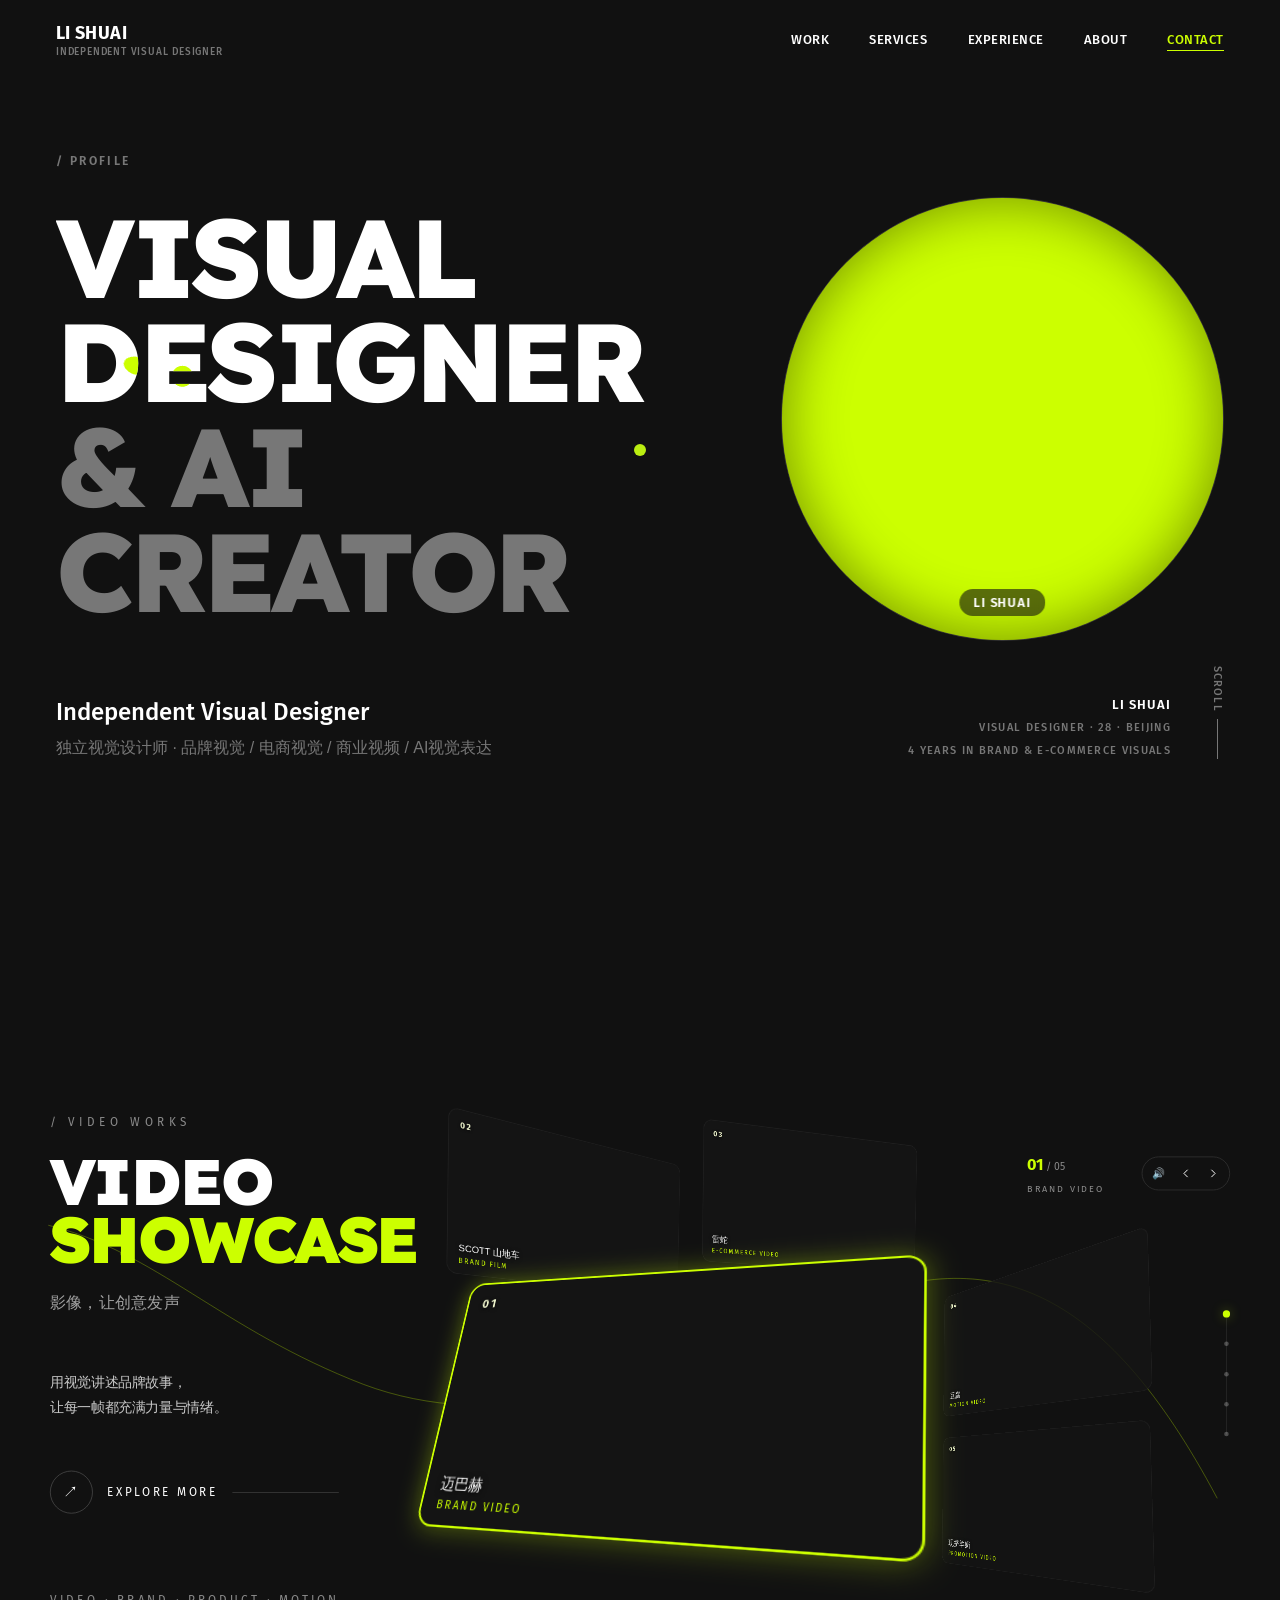
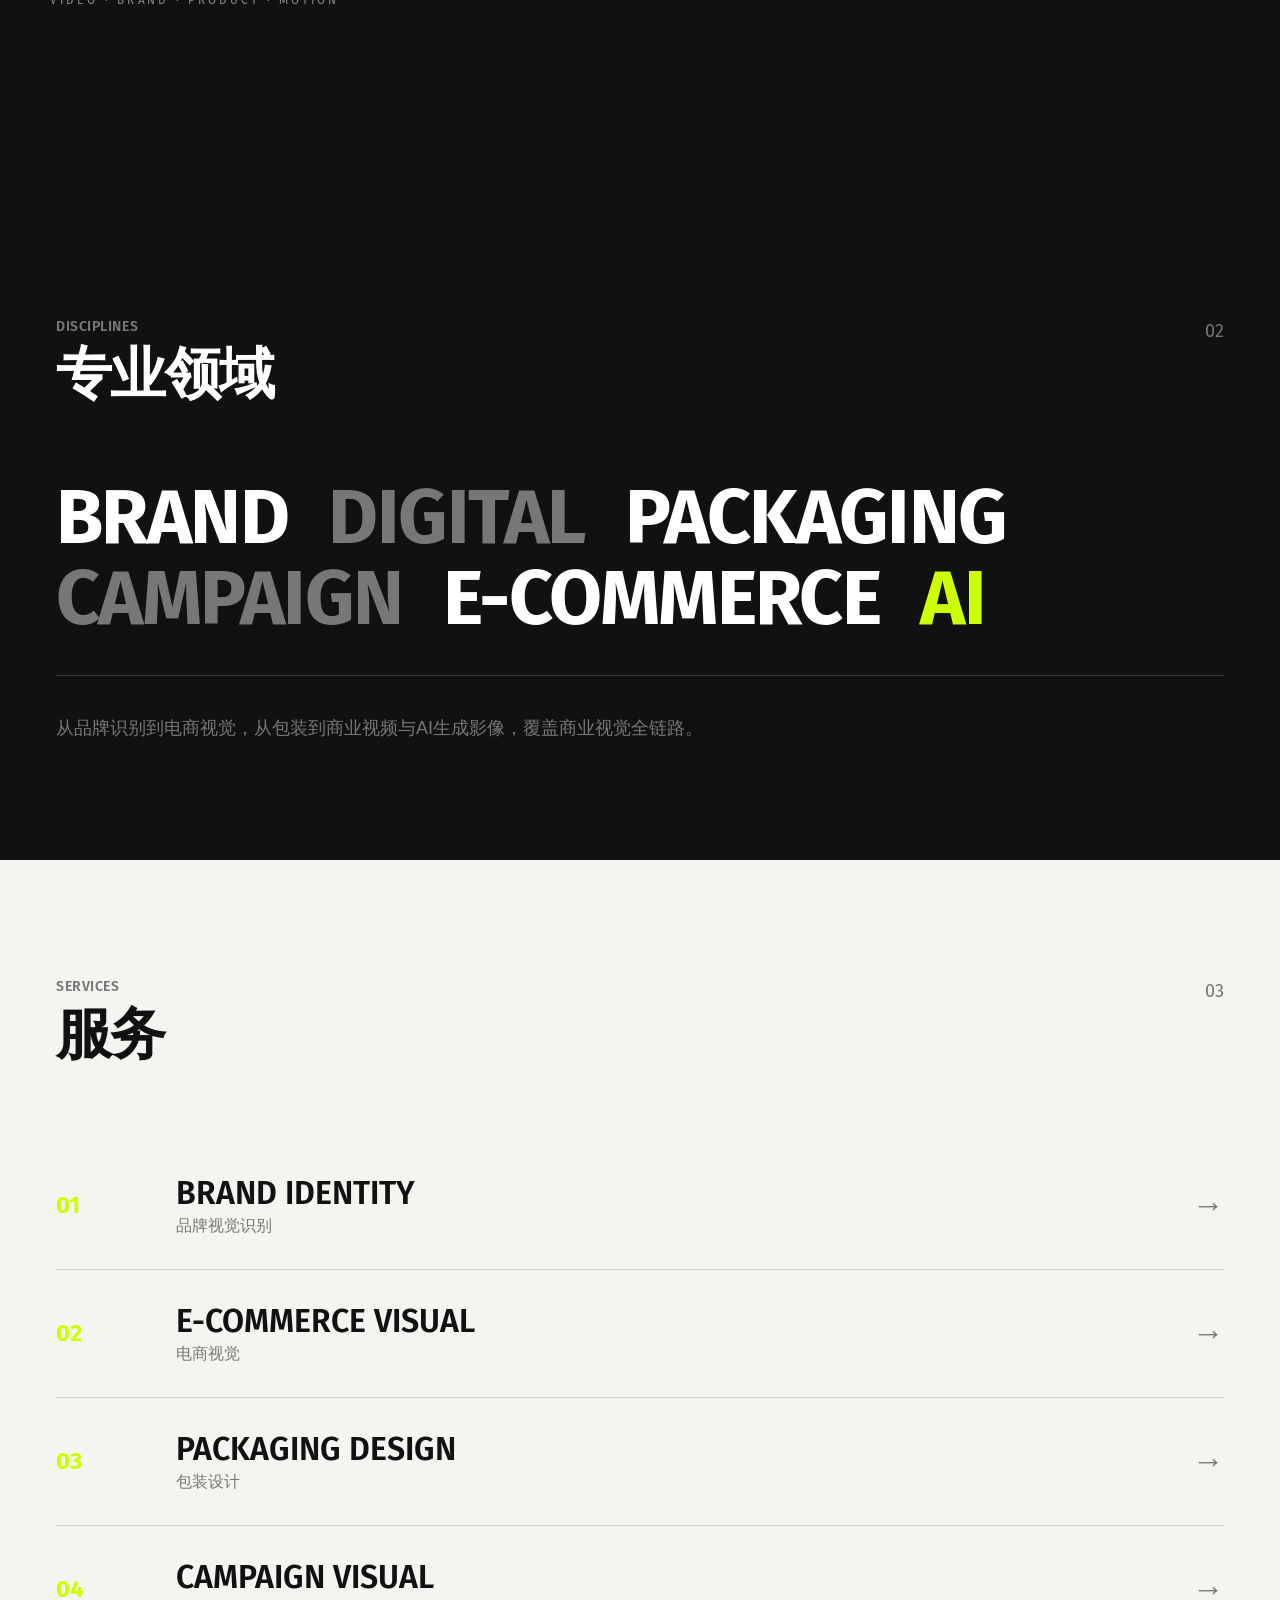
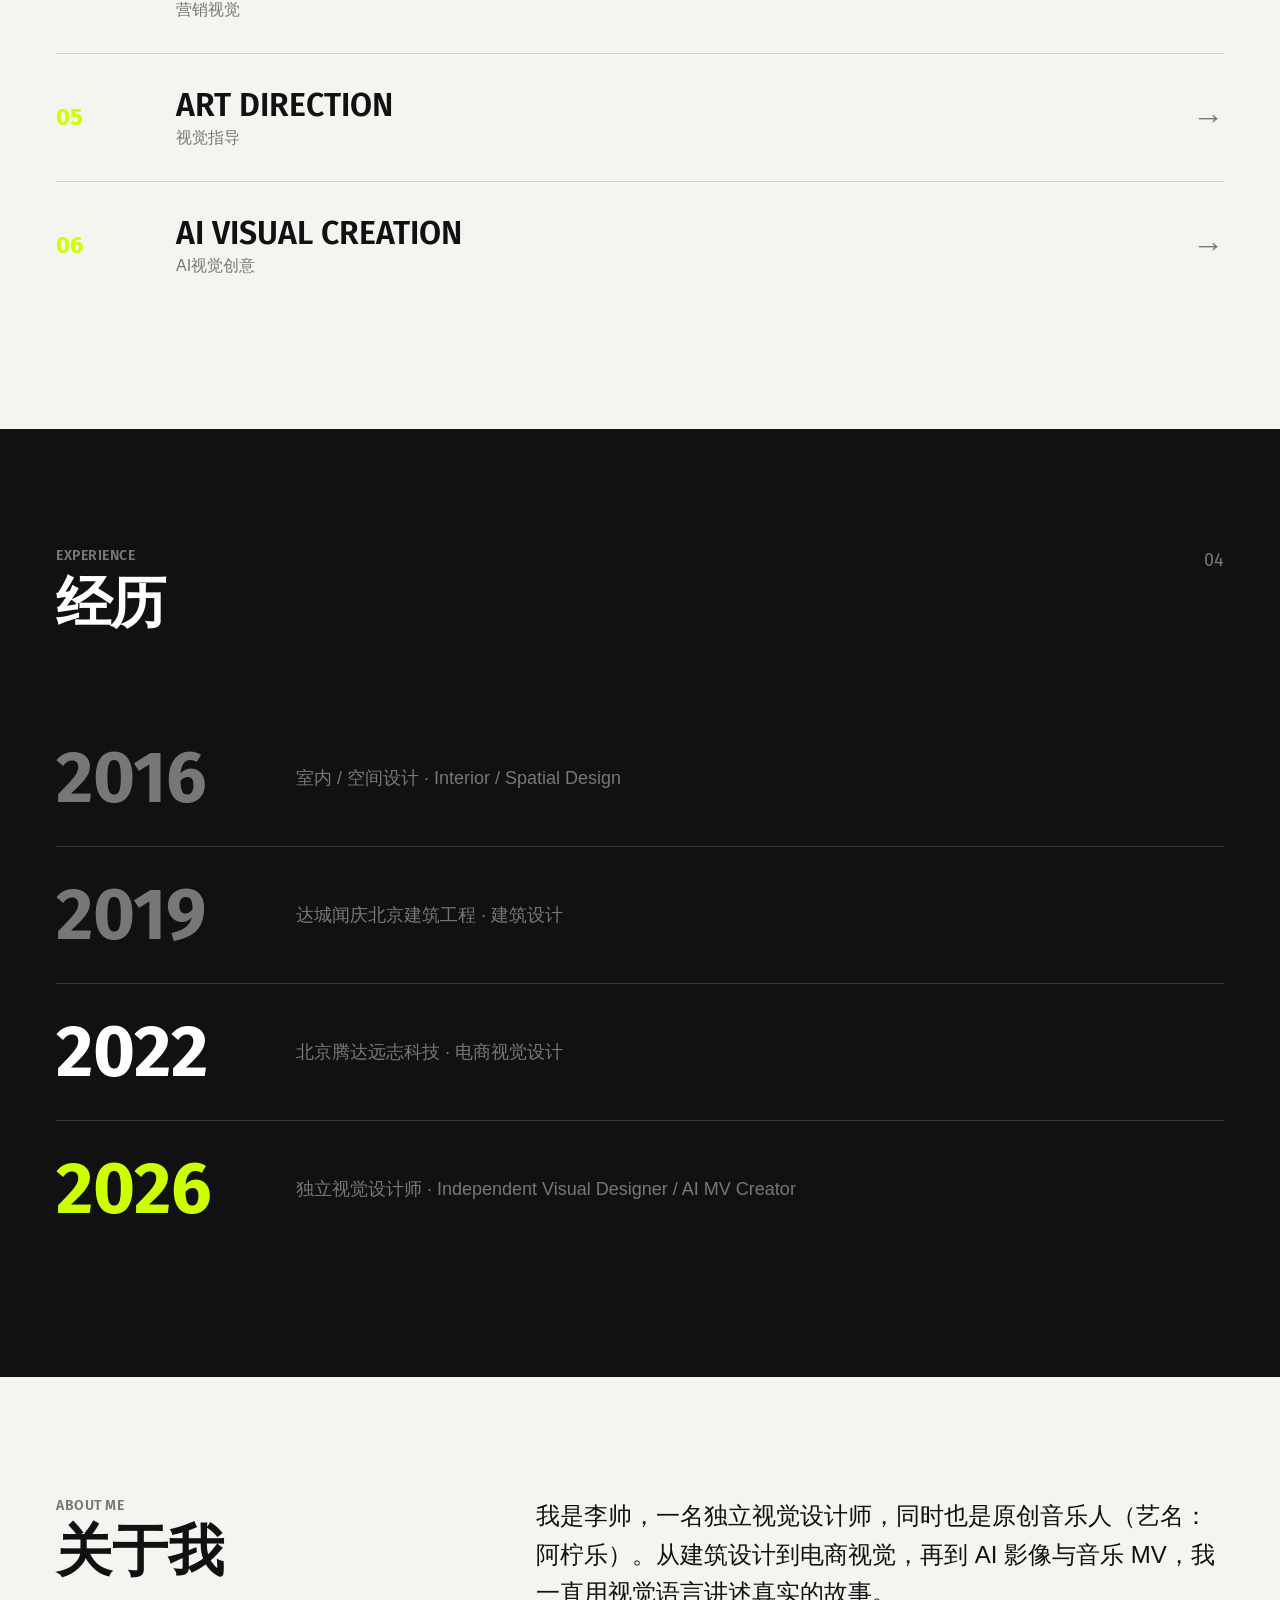
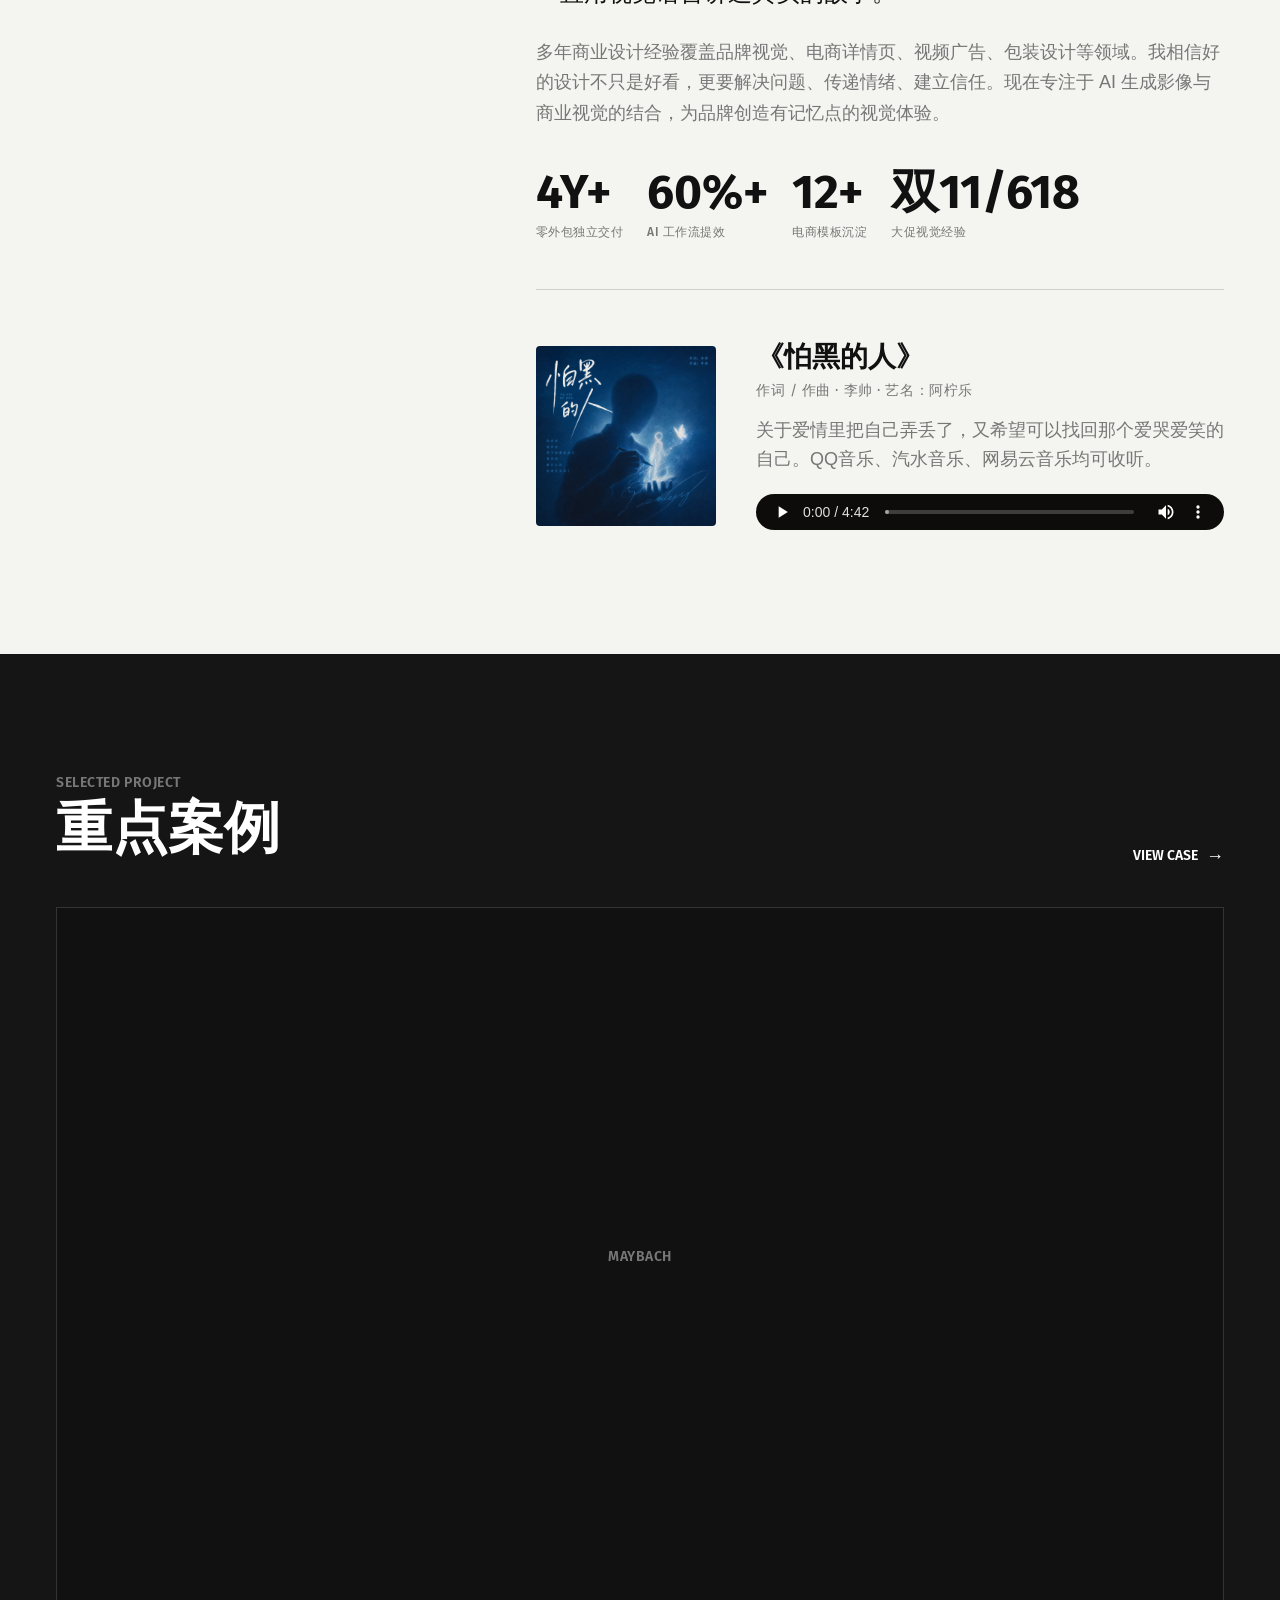
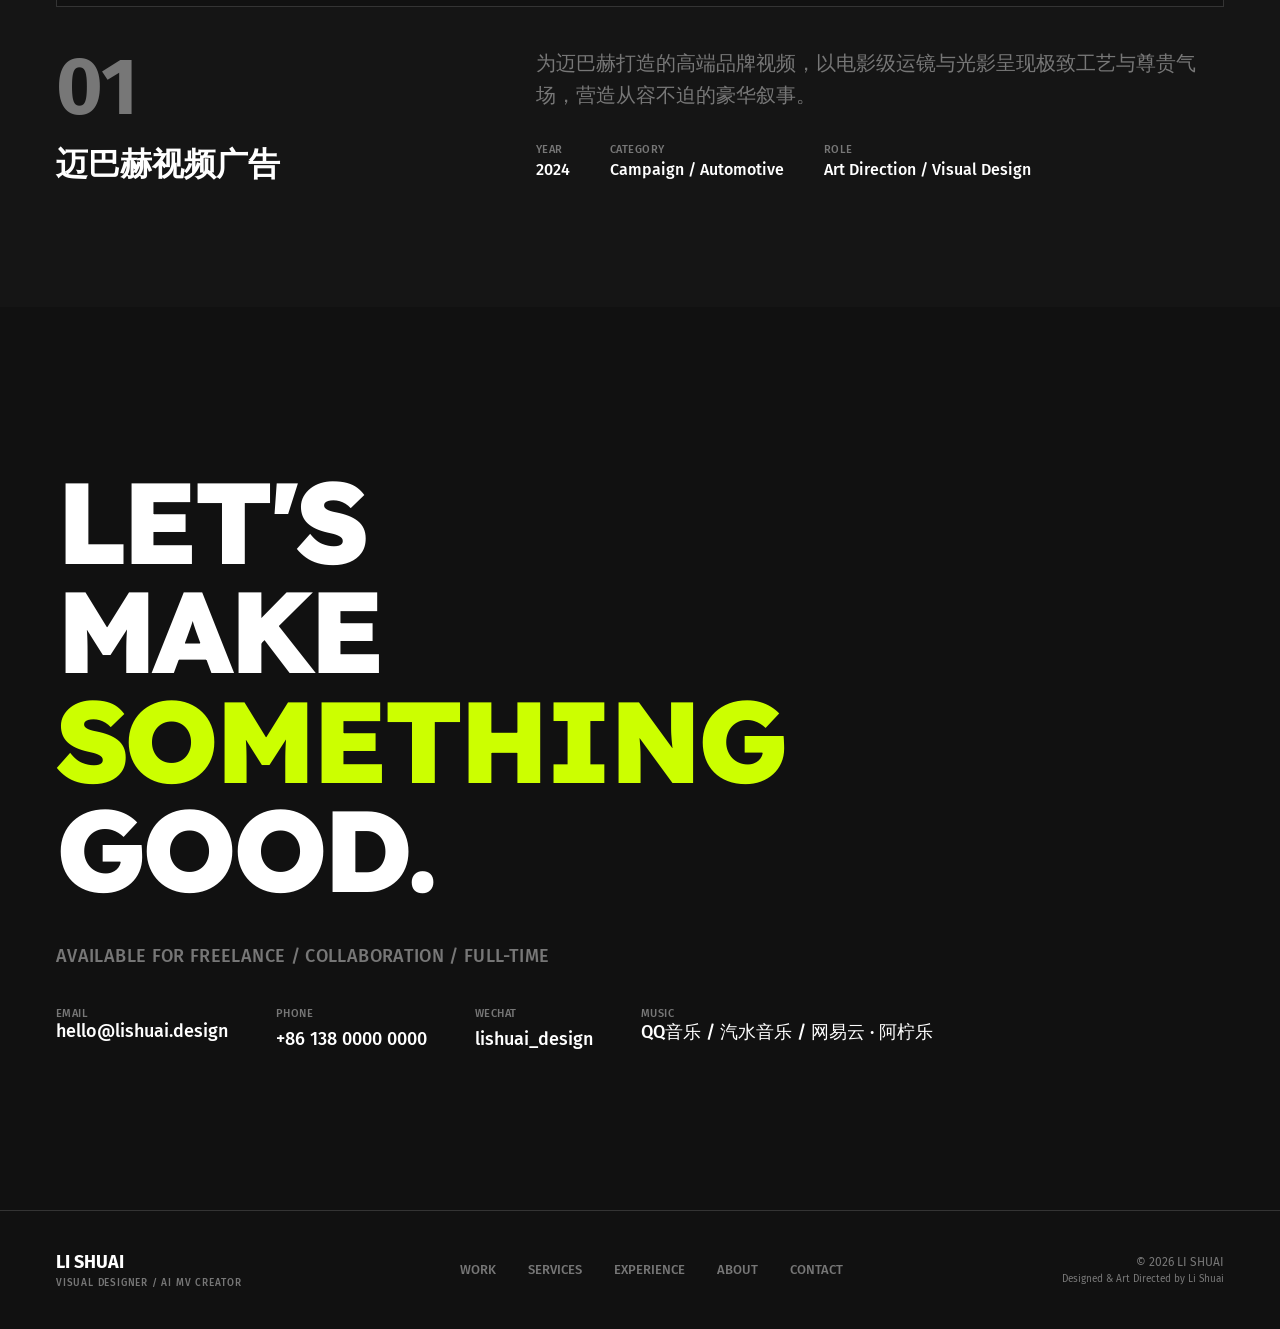
==== commit 7f8173f2: "fix(screen2): 手机端竖屏版删掉重复导航 + 版本号 20260917a→b 主站手机端自带固定导航（LI SHUAI + MENU +），竖屏版里再放一条会在同样的位置 出现两条一模一样" ====
--- a/index.html
+++ b/index.html
@@ -1263,7 +1263,7 @@
     var f = document.getElementById('stageFrame');
     if(!f) return;
     var DESKTOP = 'video-stage.html?embed=1&v=20260903d';
-    var MOBILE  = 'mobile-screen2.html?v=20260917a';   /* ⚠️ 改完 mobile-screen2.html 要把这里版本号改掉 */
+    var MOBILE  = 'mobile-screen2.html?v=20260917b';   /* ⚠️ 改完 mobile-screen2.html 要把这里版本号改掉 */
     var mq = window.matchMedia('(max-width: 640px)');
 
     function pick(){
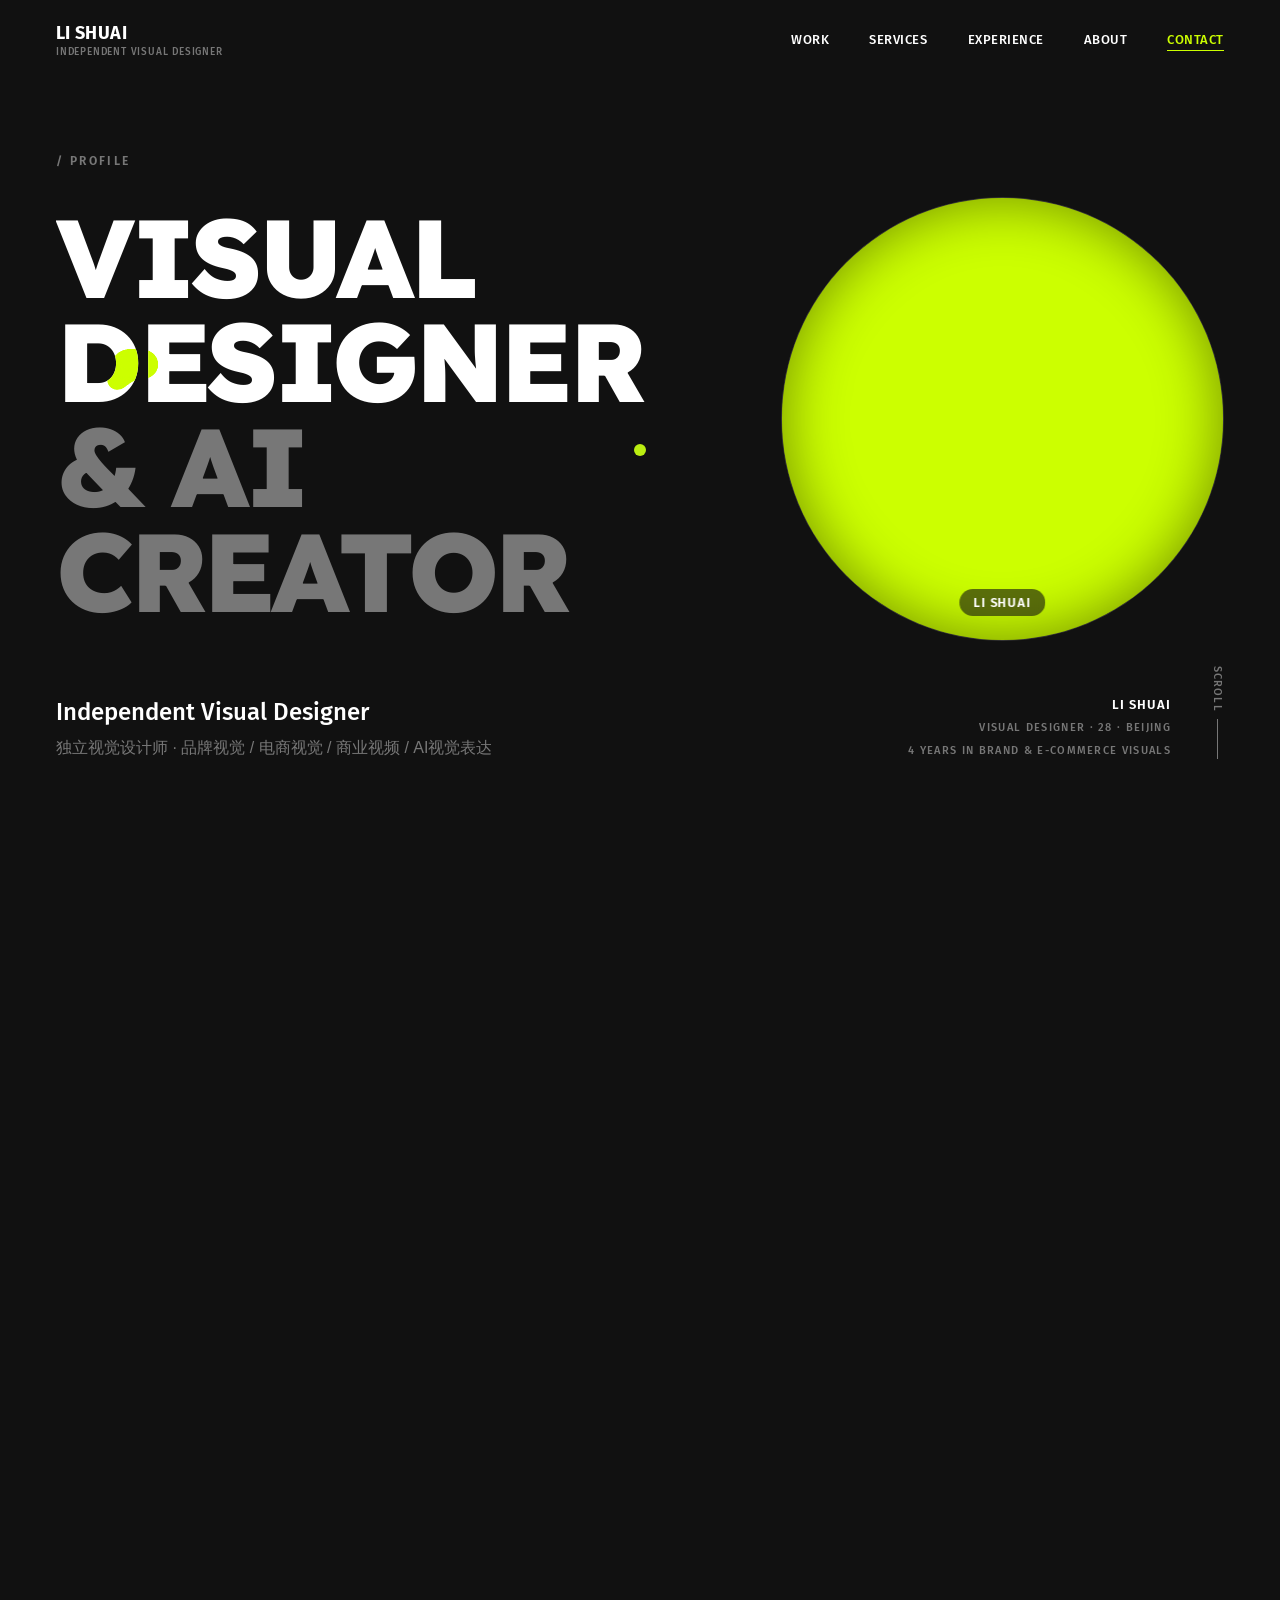
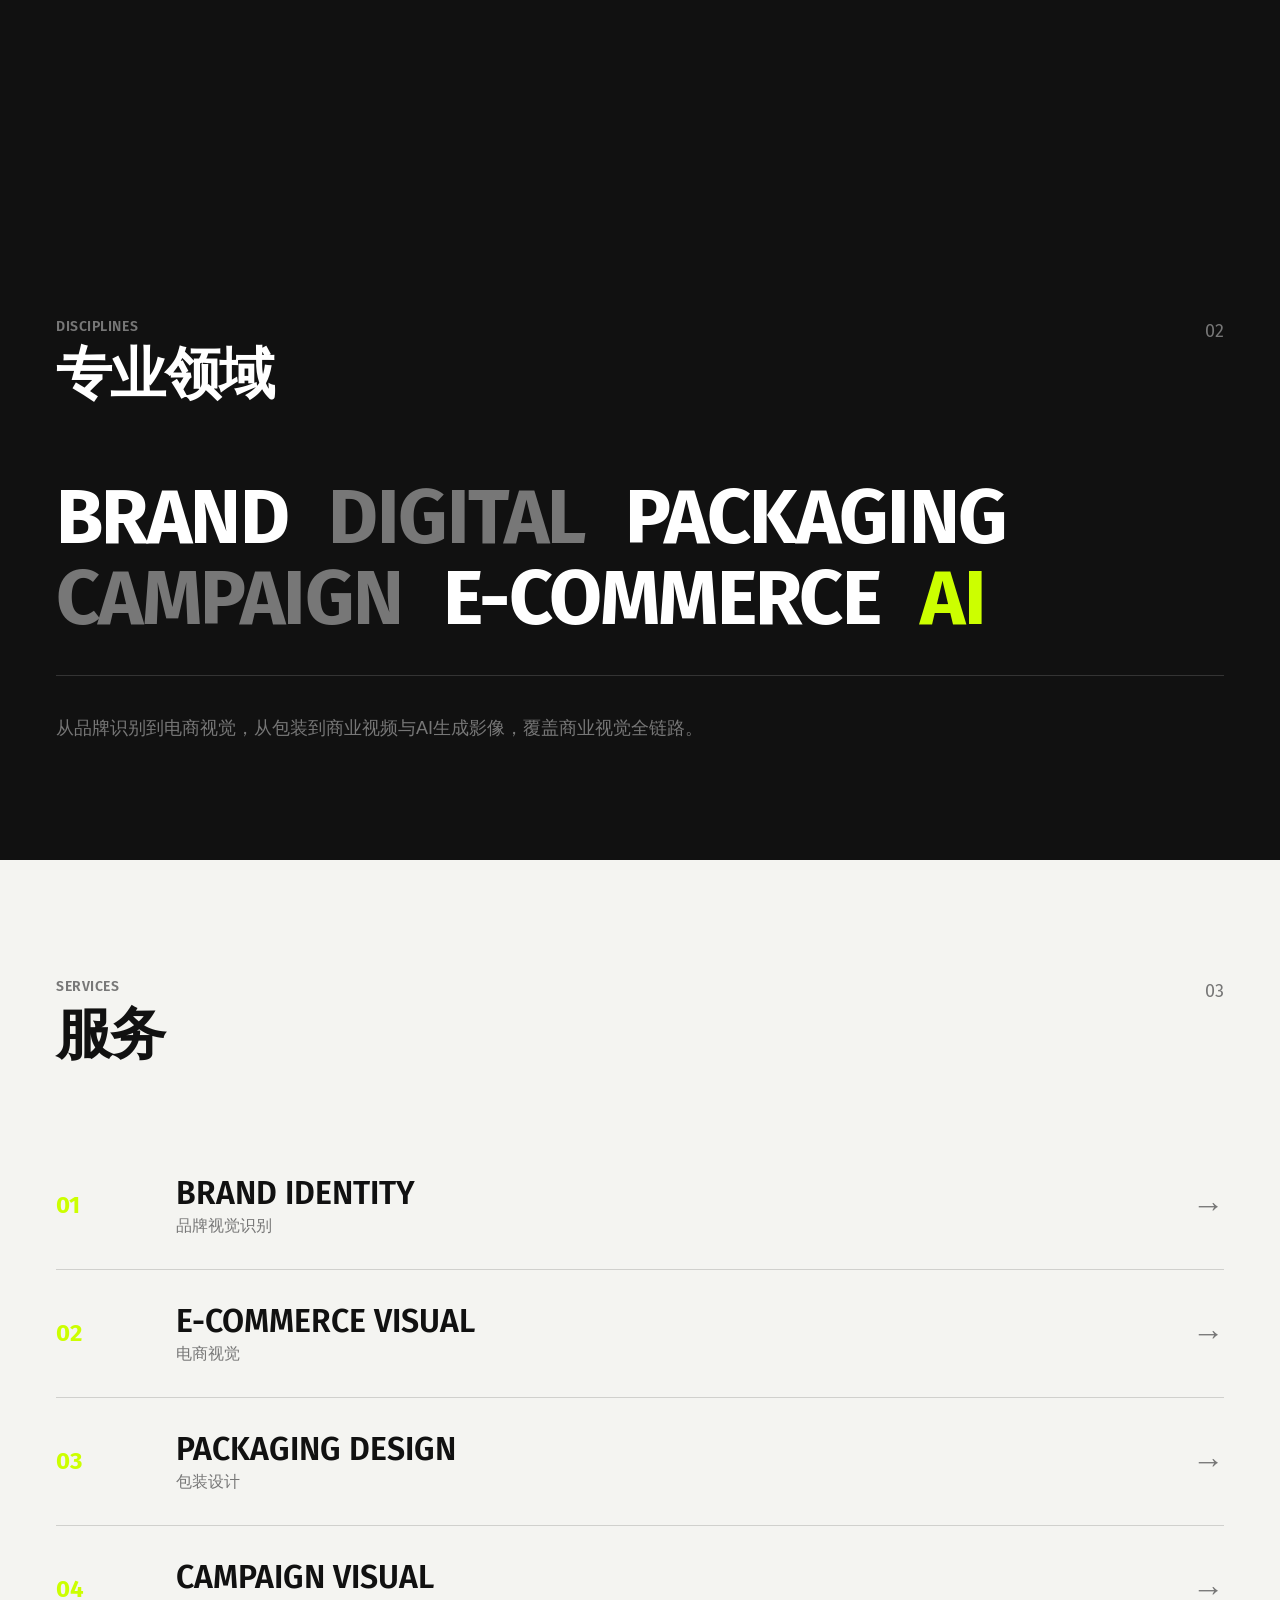
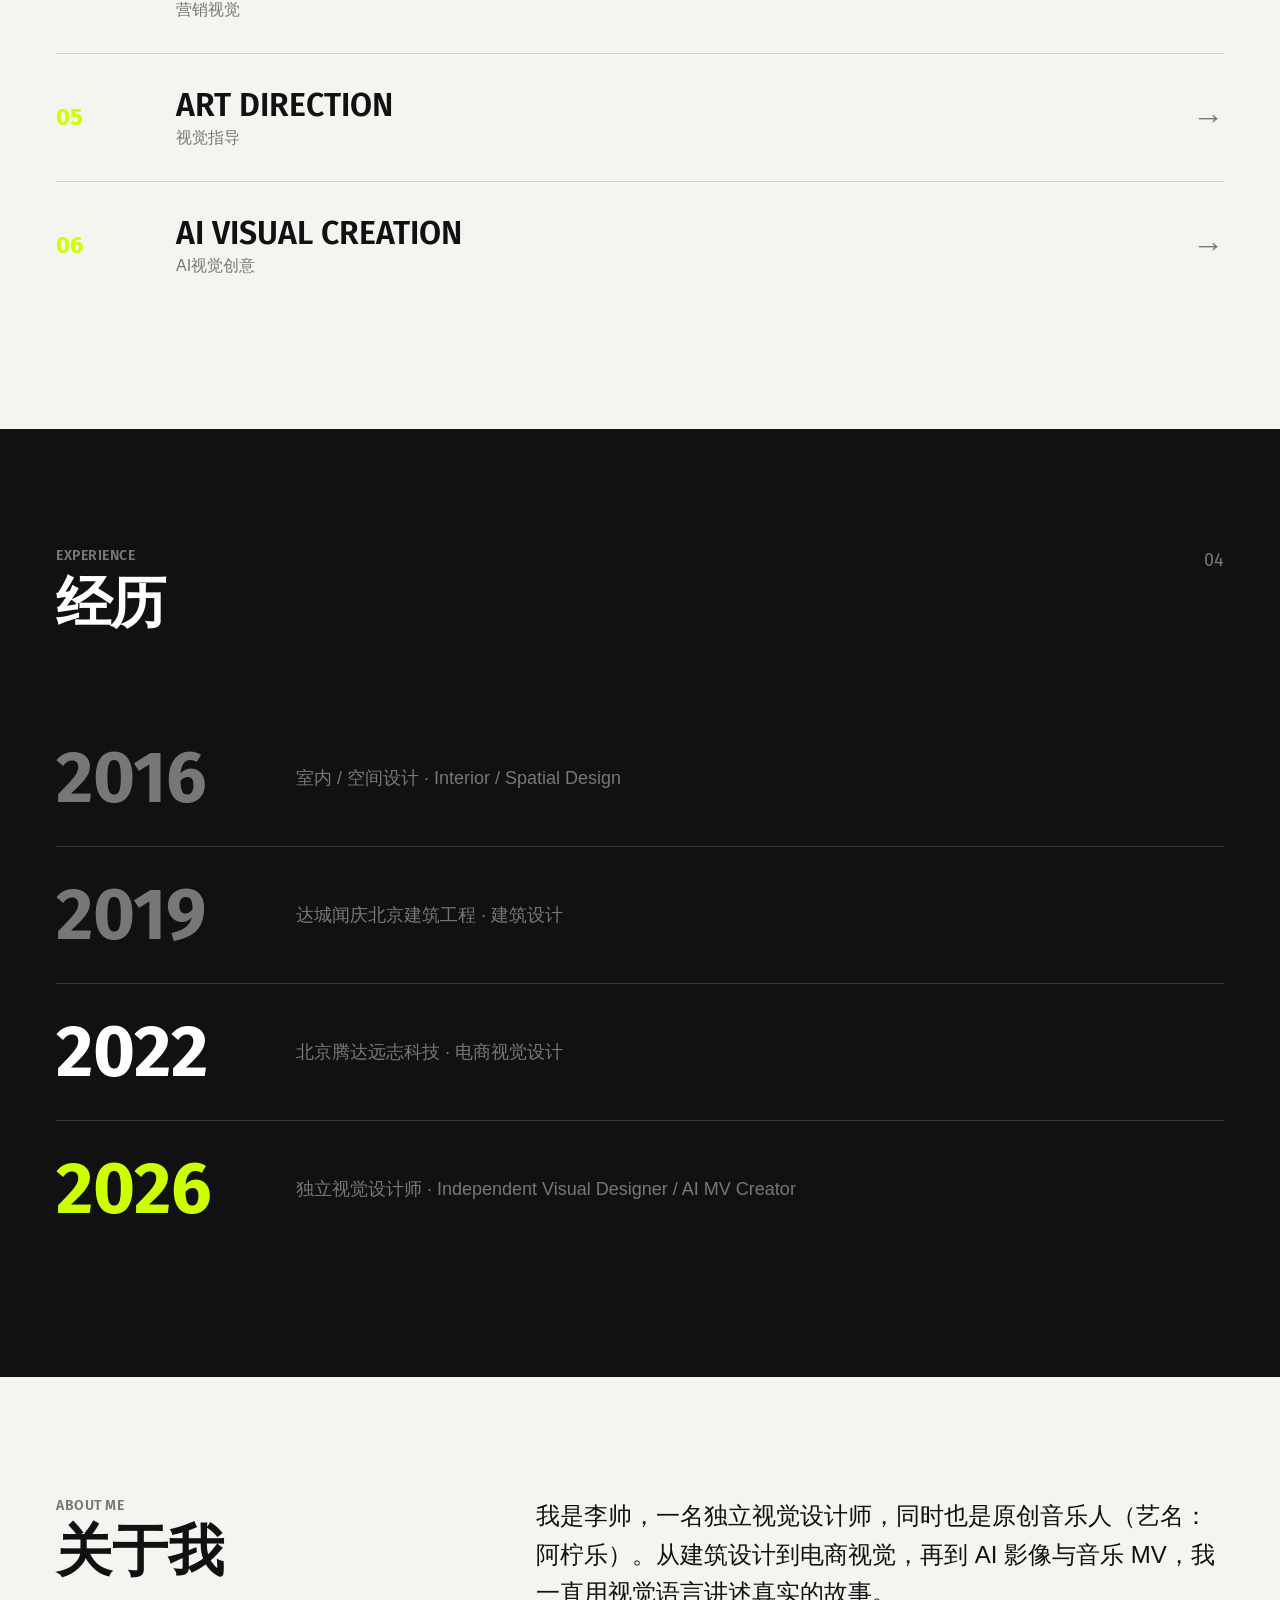
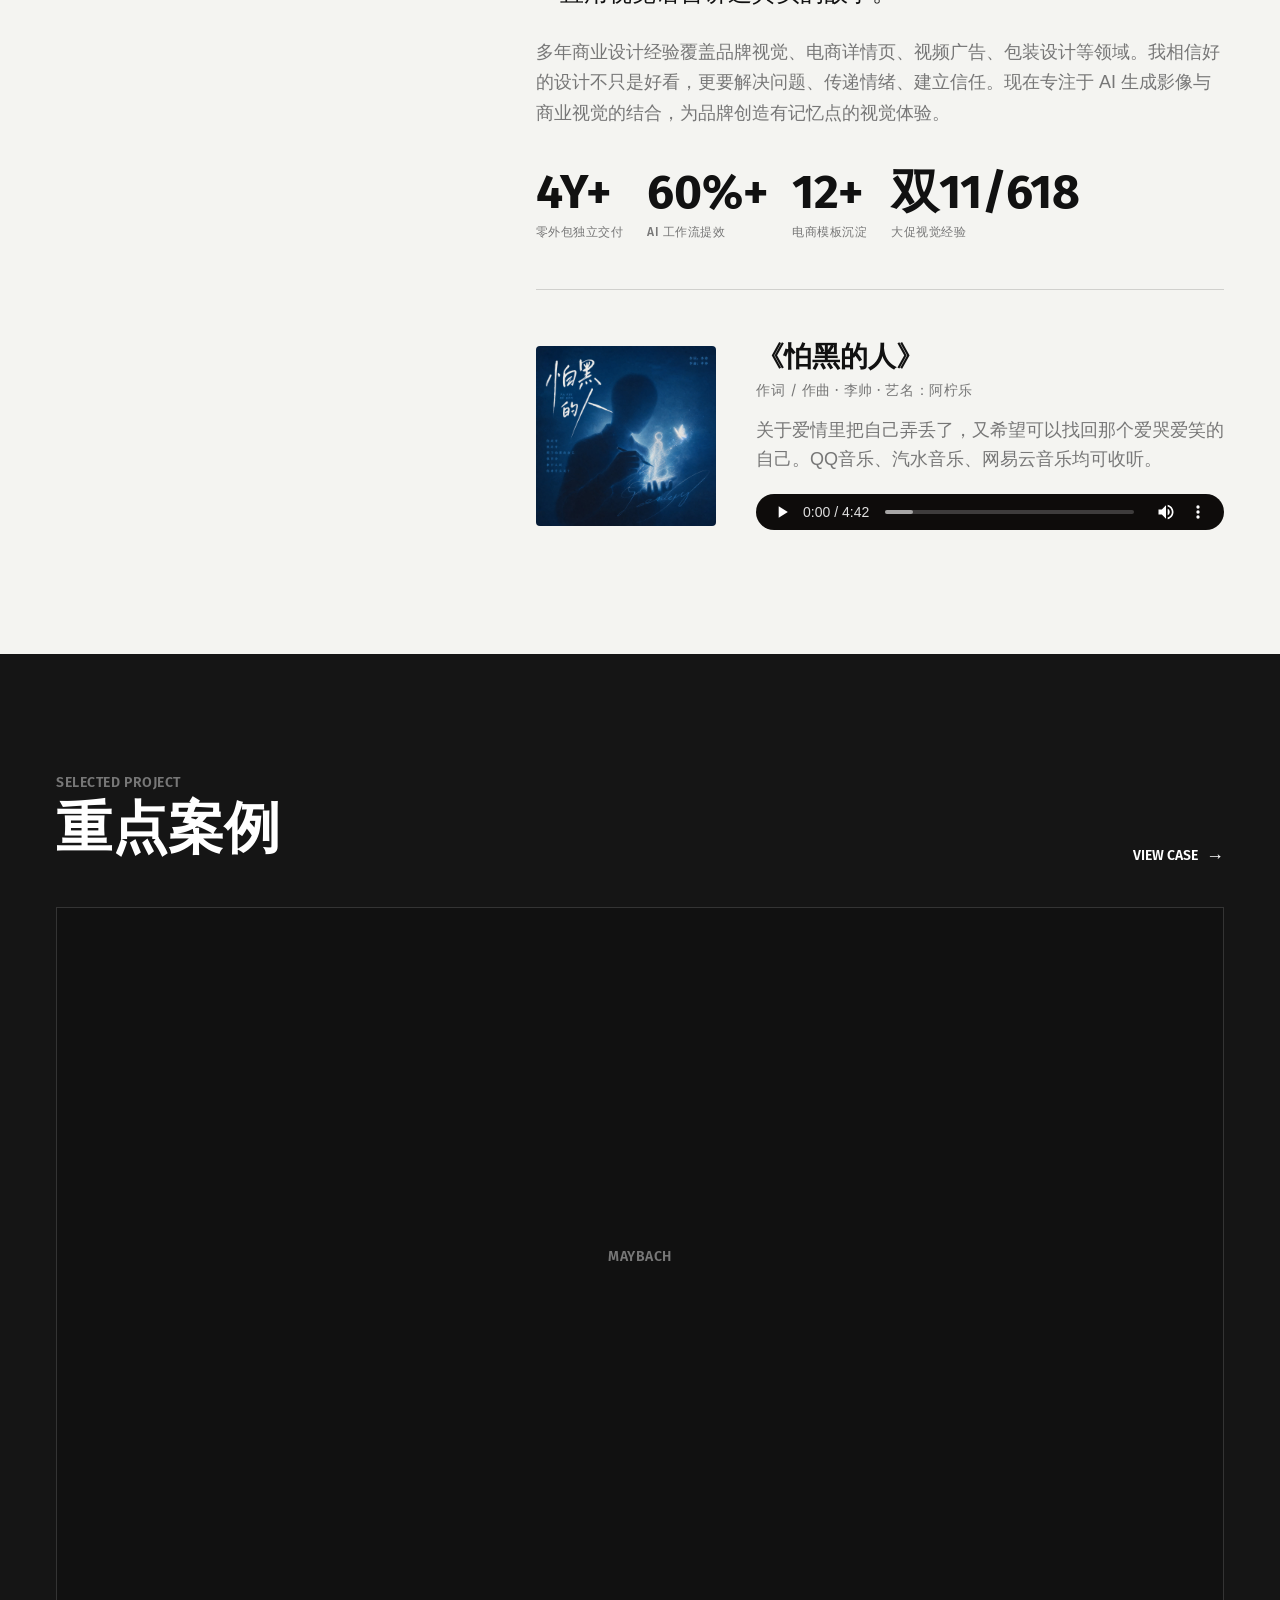
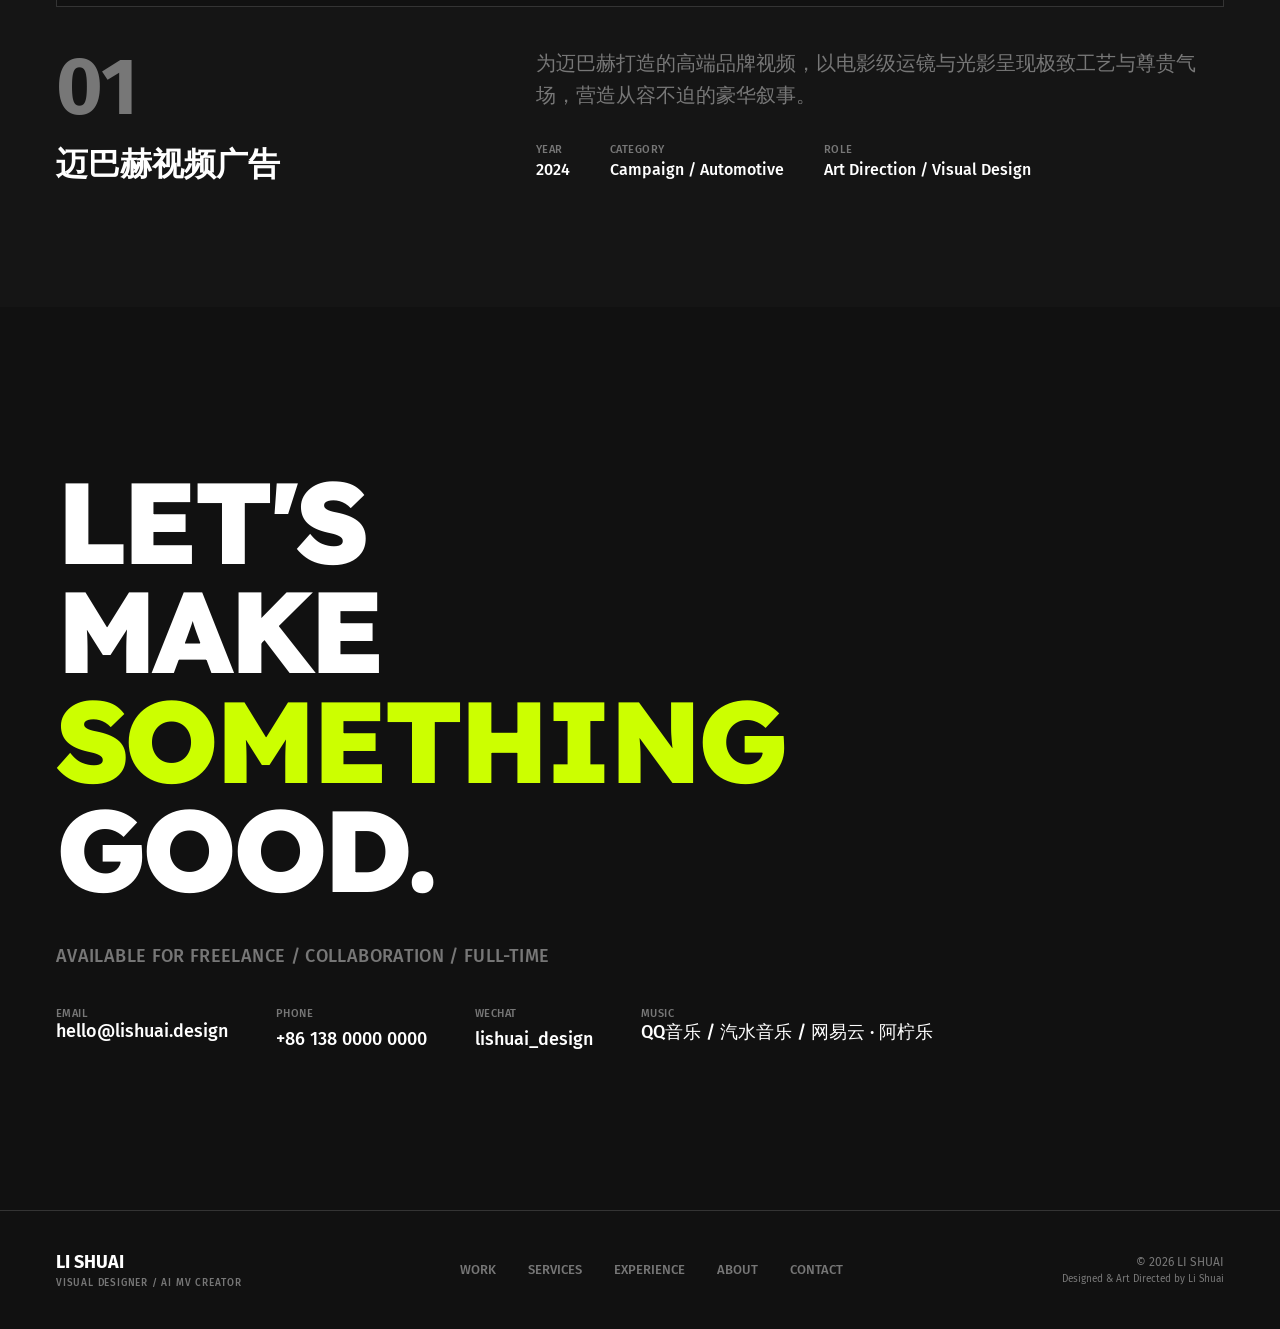
==== commit 9d8e2530: "fix(screen2): 手机端竖屏版底色改为 #111111，与主站其它屏一致 + 版本号 b→c 主站 body / 各 section / 屏2 iframe 元素用的都是 --bg-prim" ====
--- a/index.html
+++ b/index.html
@@ -1263,7 +1263,7 @@
     var f = document.getElementById('stageFrame');
     if(!f) return;
     var DESKTOP = 'video-stage.html?embed=1&v=20260903d';
-    var MOBILE  = 'mobile-screen2.html?v=20260917b';   /* ⚠️ 改完 mobile-screen2.html 要把这里版本号改掉 */
+    var MOBILE  = 'mobile-screen2.html?v=20260917c';   /* ⚠️ 改完 mobile-screen2.html 要把这里版本号改掉 */
     var mq = window.matchMedia('(max-width: 640px)');
 
     function pick(){
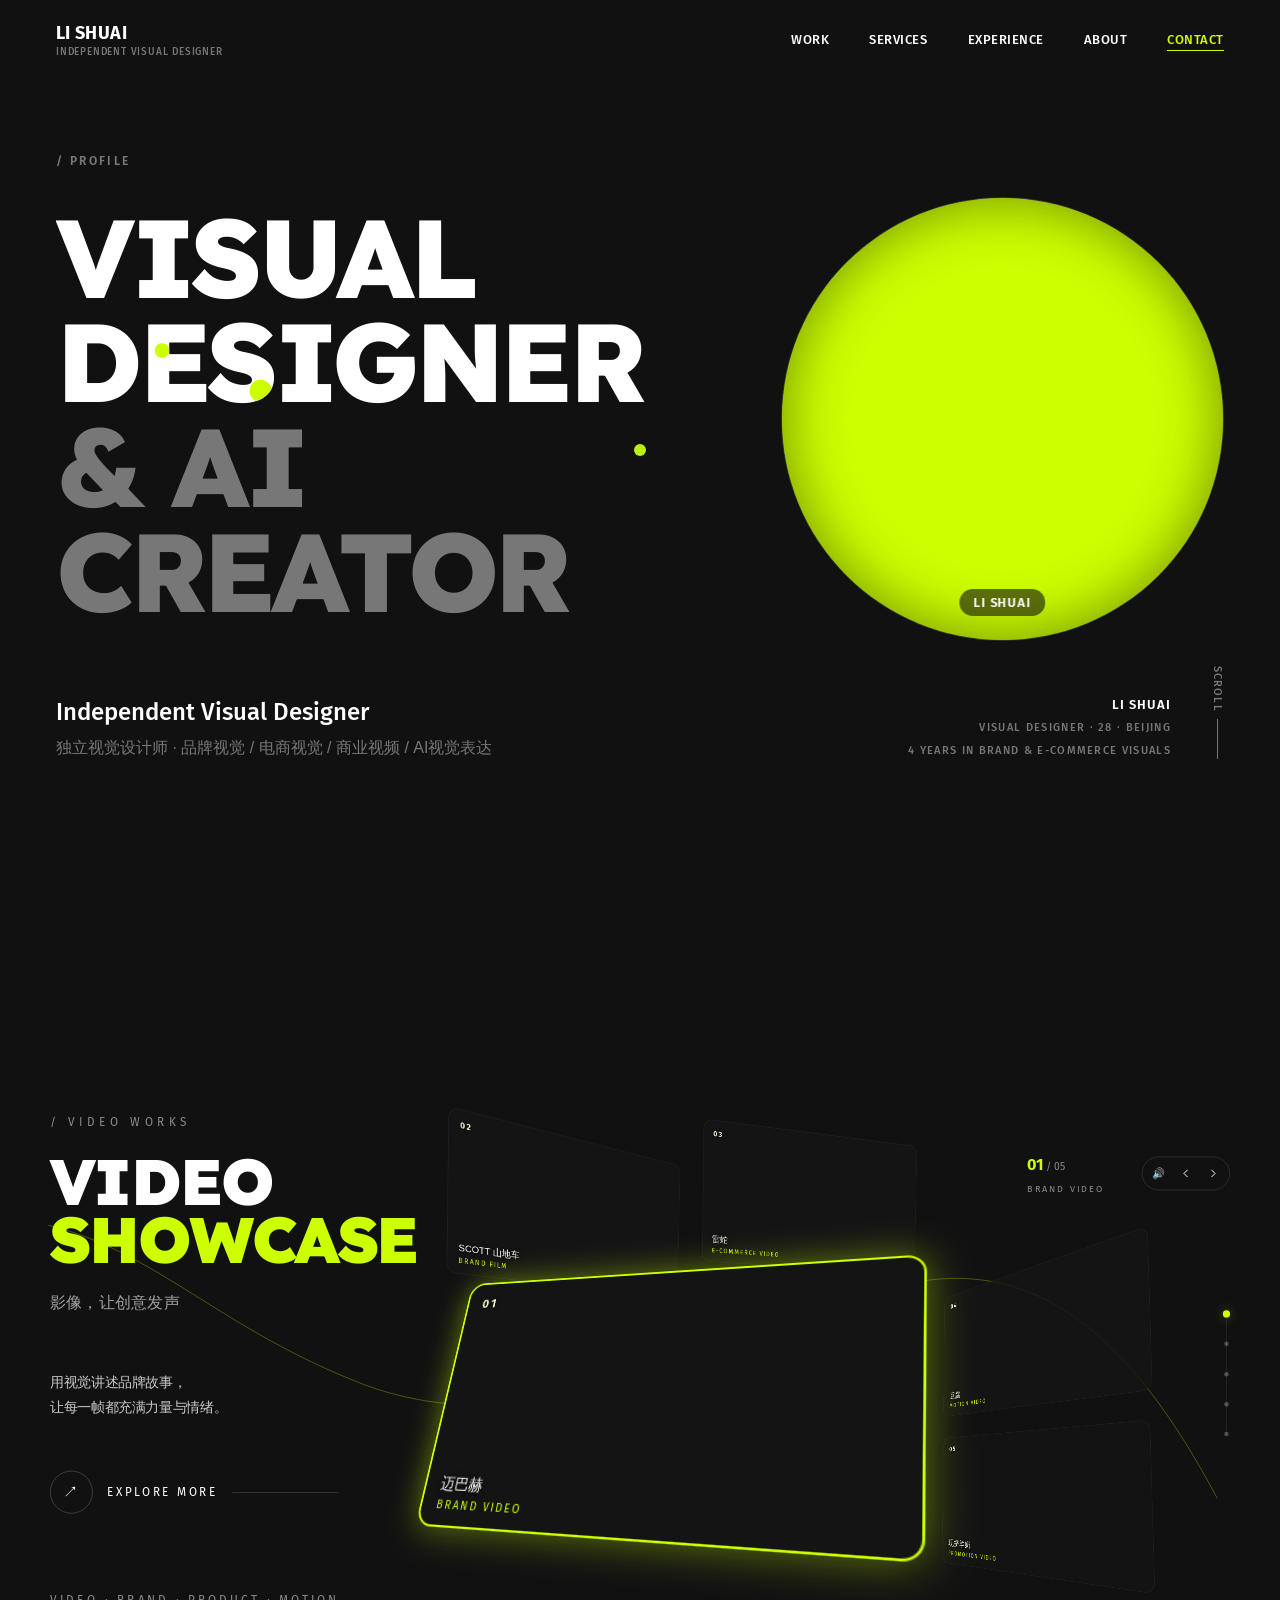
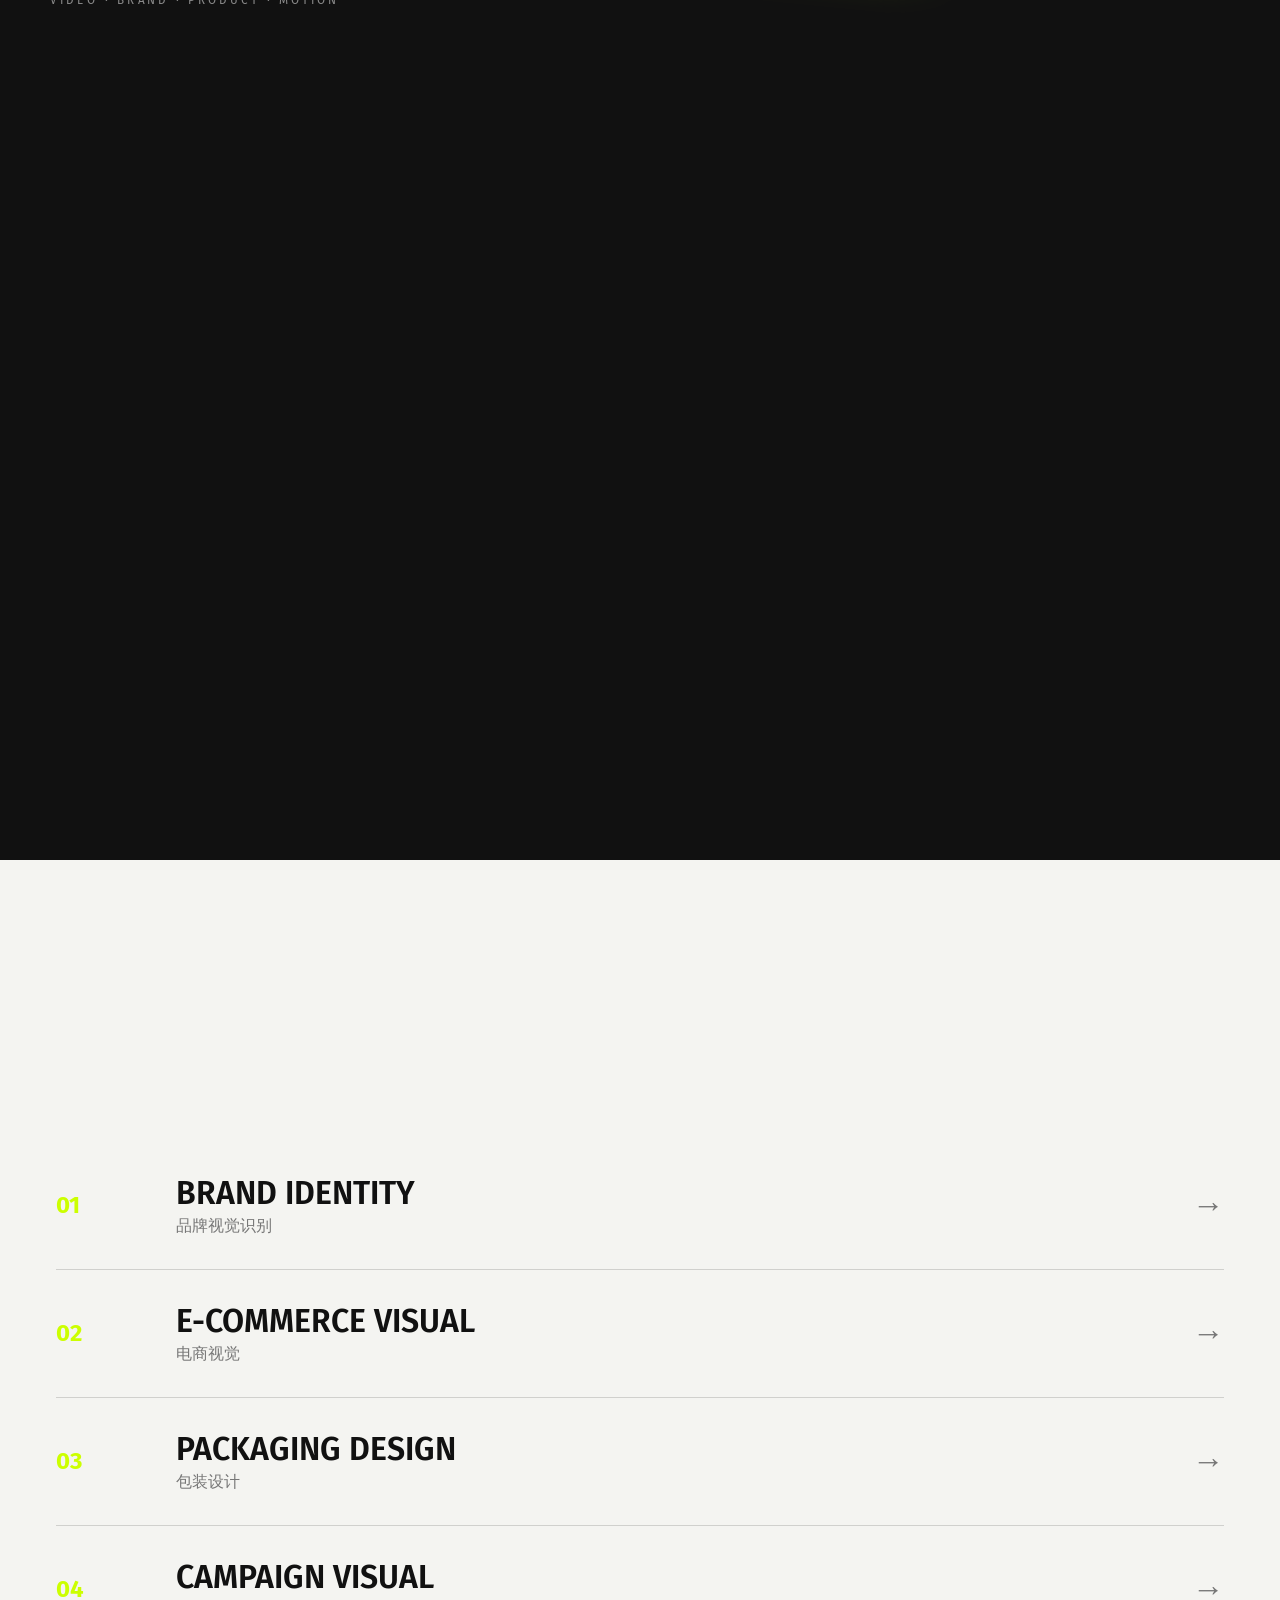
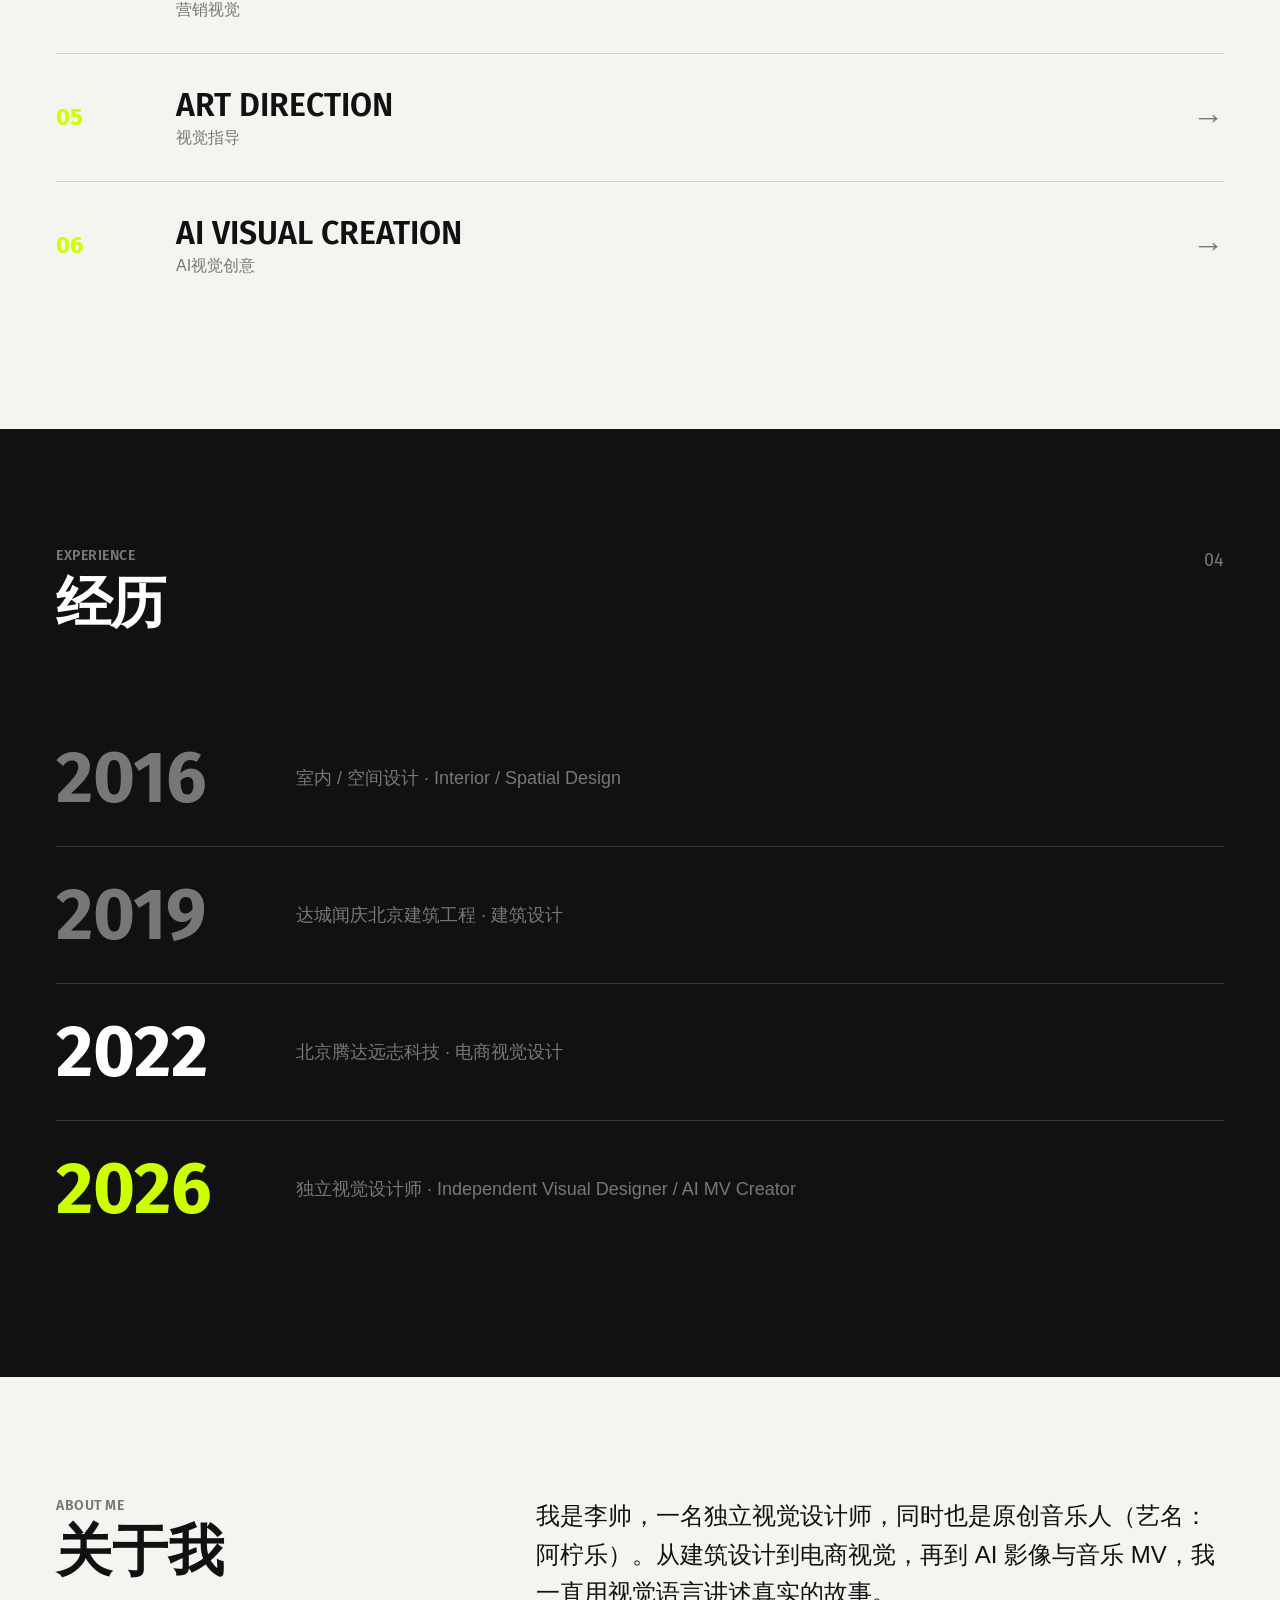
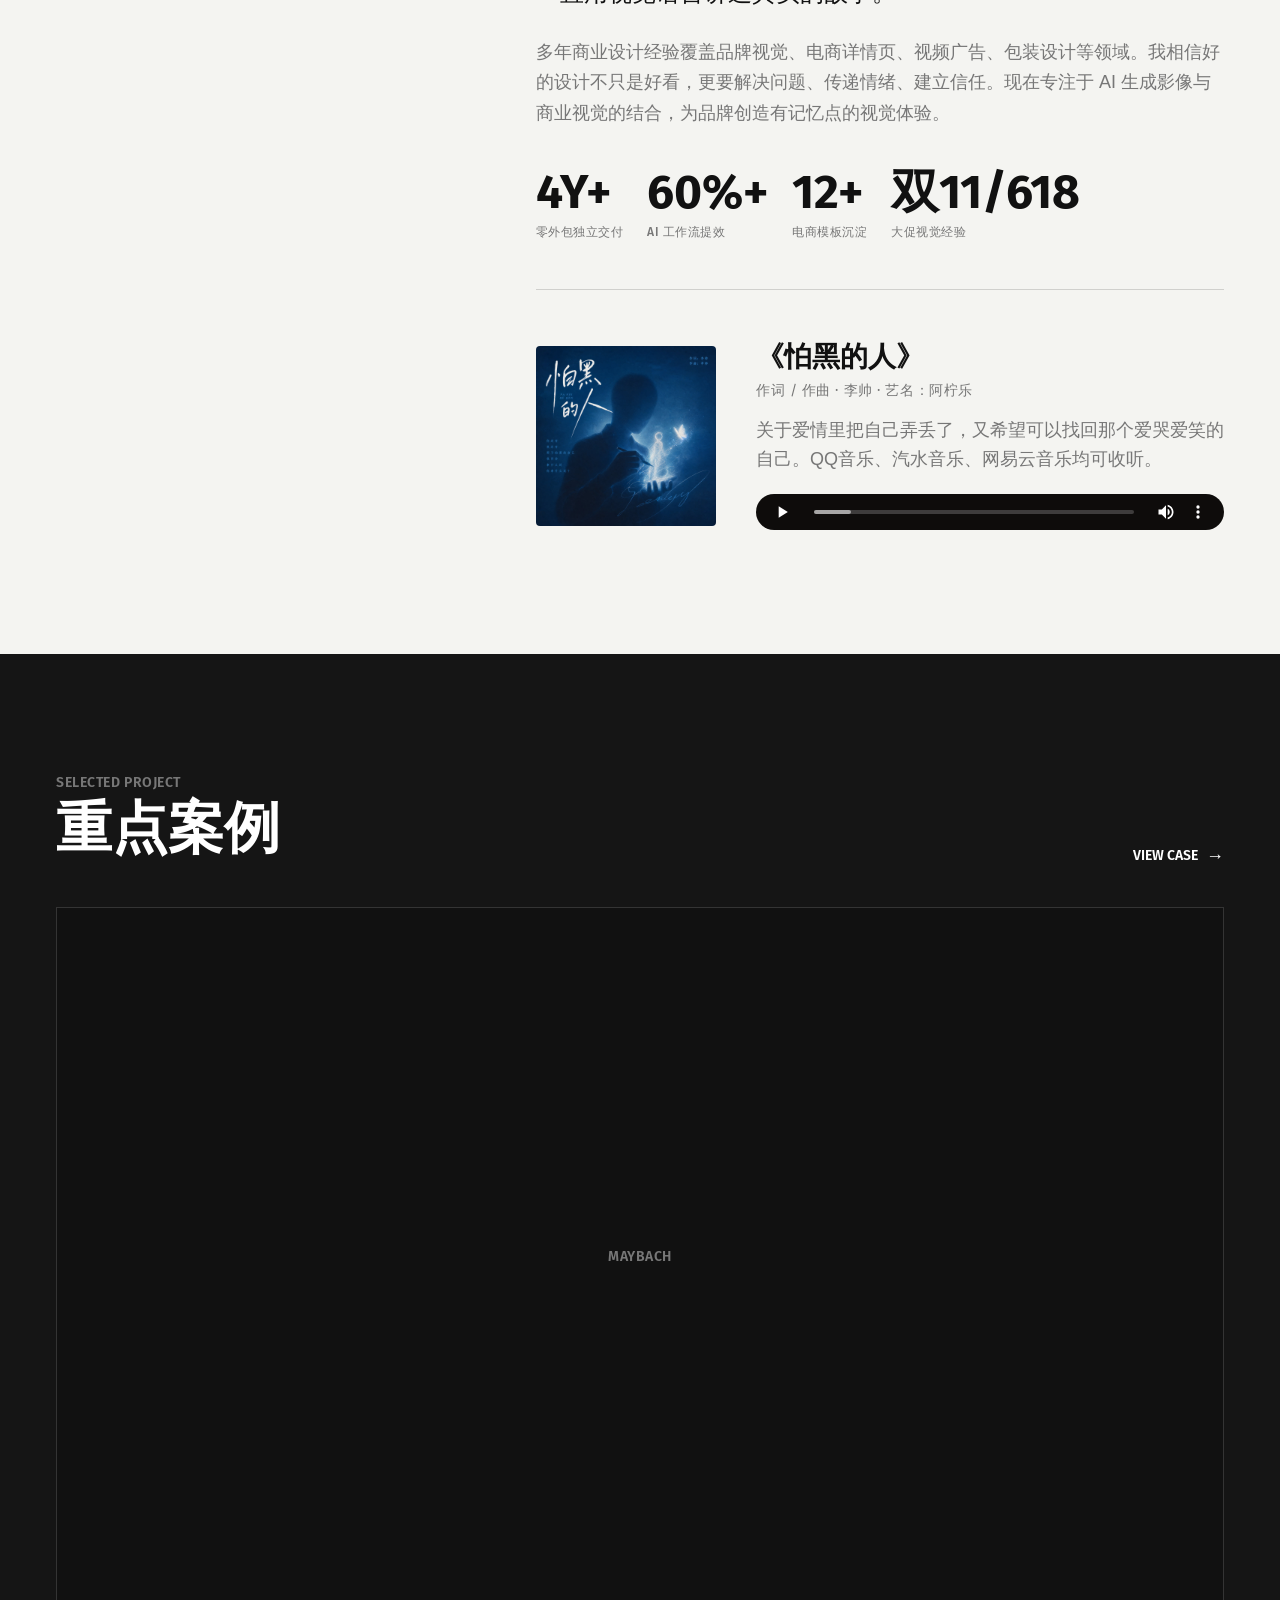
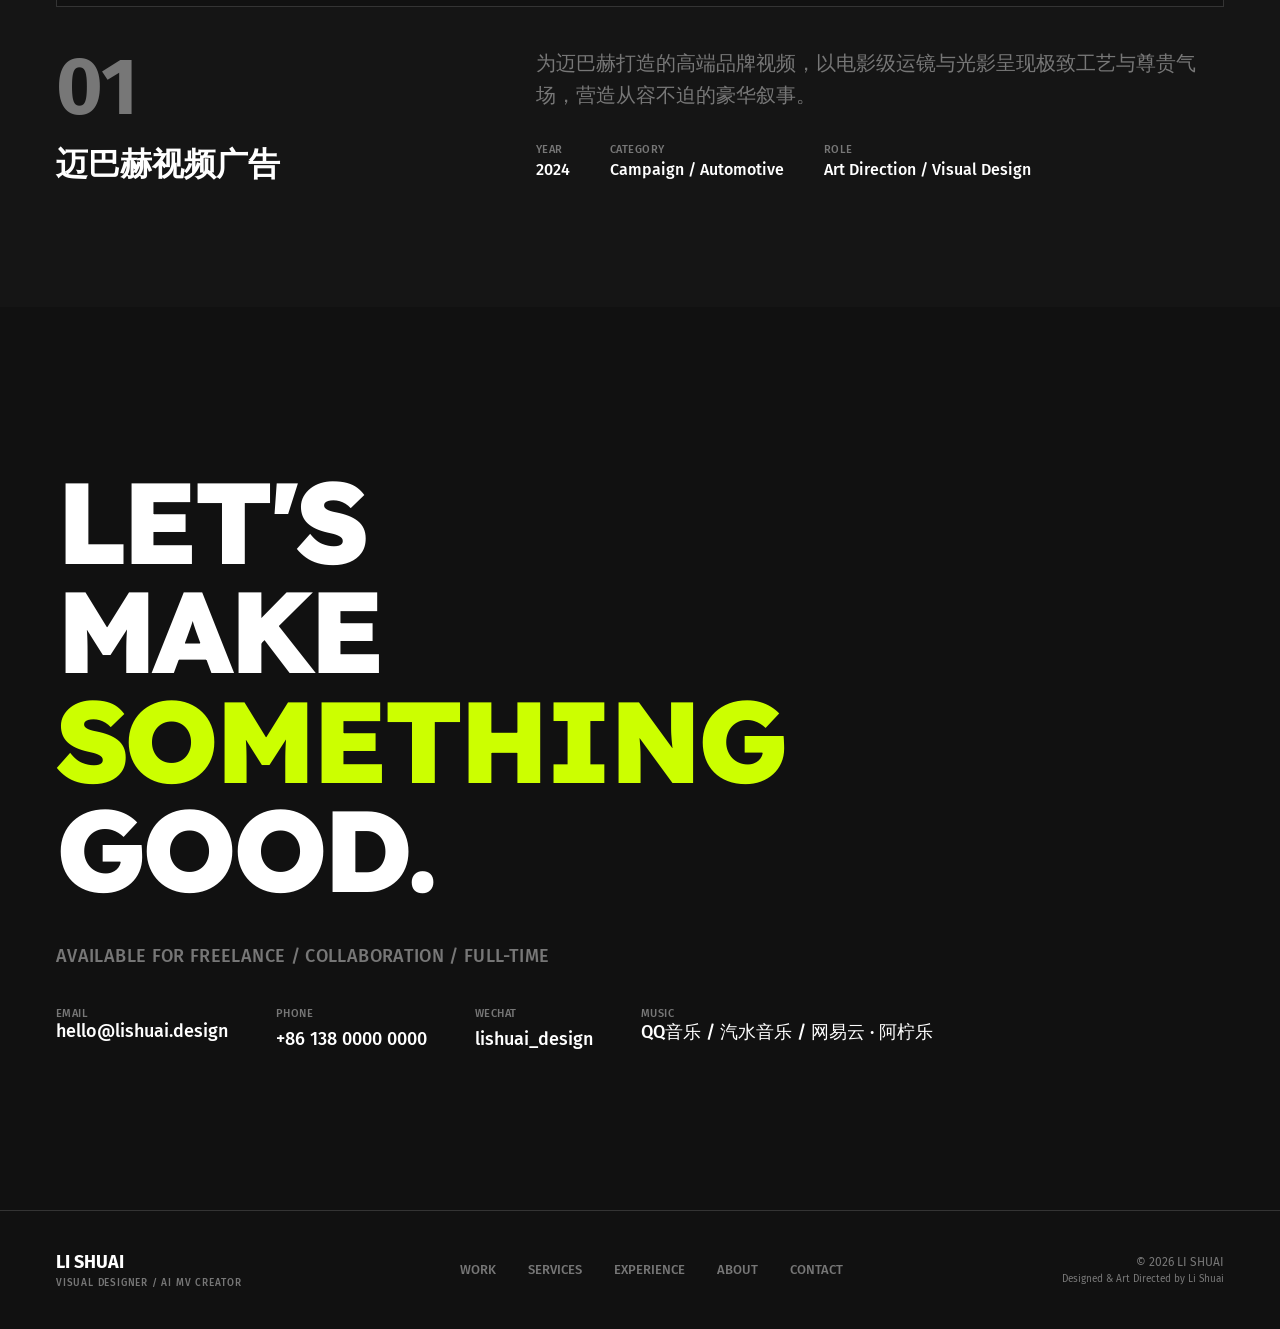
==== commit 025726fe: "fix(hero): 手机端大标题跟随屏宽放大（≤640px） 问题：用户手机视口约 540px，第一屏大标题只占容器 ~347px、右侧空一大块， 看着像"导航栏比内容宽"。根因不是导航，是标题 S" ====
--- a/index.html
+++ b/index.html
@@ -675,6 +675,14 @@
     .nav__menu { display: flex; }
     .hero { padding-top: 140px; }
     .hero__title .line { letter-spacing: -0.01em; }
+    /* 手机端标题跟随屏宽放大：
+       基础规则是 width: min(100%, 6.2 × clamp(56px, min(9vw,11vh), 120px))，
+       在 400-620 宽的机型上 min(9vw,11vh) 小于 56px 下限 → 被锁死在 6.2×56=347px
+       （540 宽手机上标题只占 ~347px，右侧空一大块，看着像"导航比内容宽"）。
+       这里换成 max(56px, min(14vw, 11vh))：390 宽仍是 56px→347px（完全不变），
+       540 宽 → 75.6→469px，640 宽 → 89.6→555px，标题跟着屏宽铺开；
+       外面那层 min(14vw, 11vh) 保留了原来的"矮屏按高度收缩"保护。 */
+    .hero__title-svg { width: min(100%, calc(6.2 * max(56px, min(14vw, 11vh)))); }
     .disciplines__row { gap: 24px; }
     .exp__item { grid-template-columns: 1fr; gap: 8px; }
     .exp__year { font-size: 56px; }
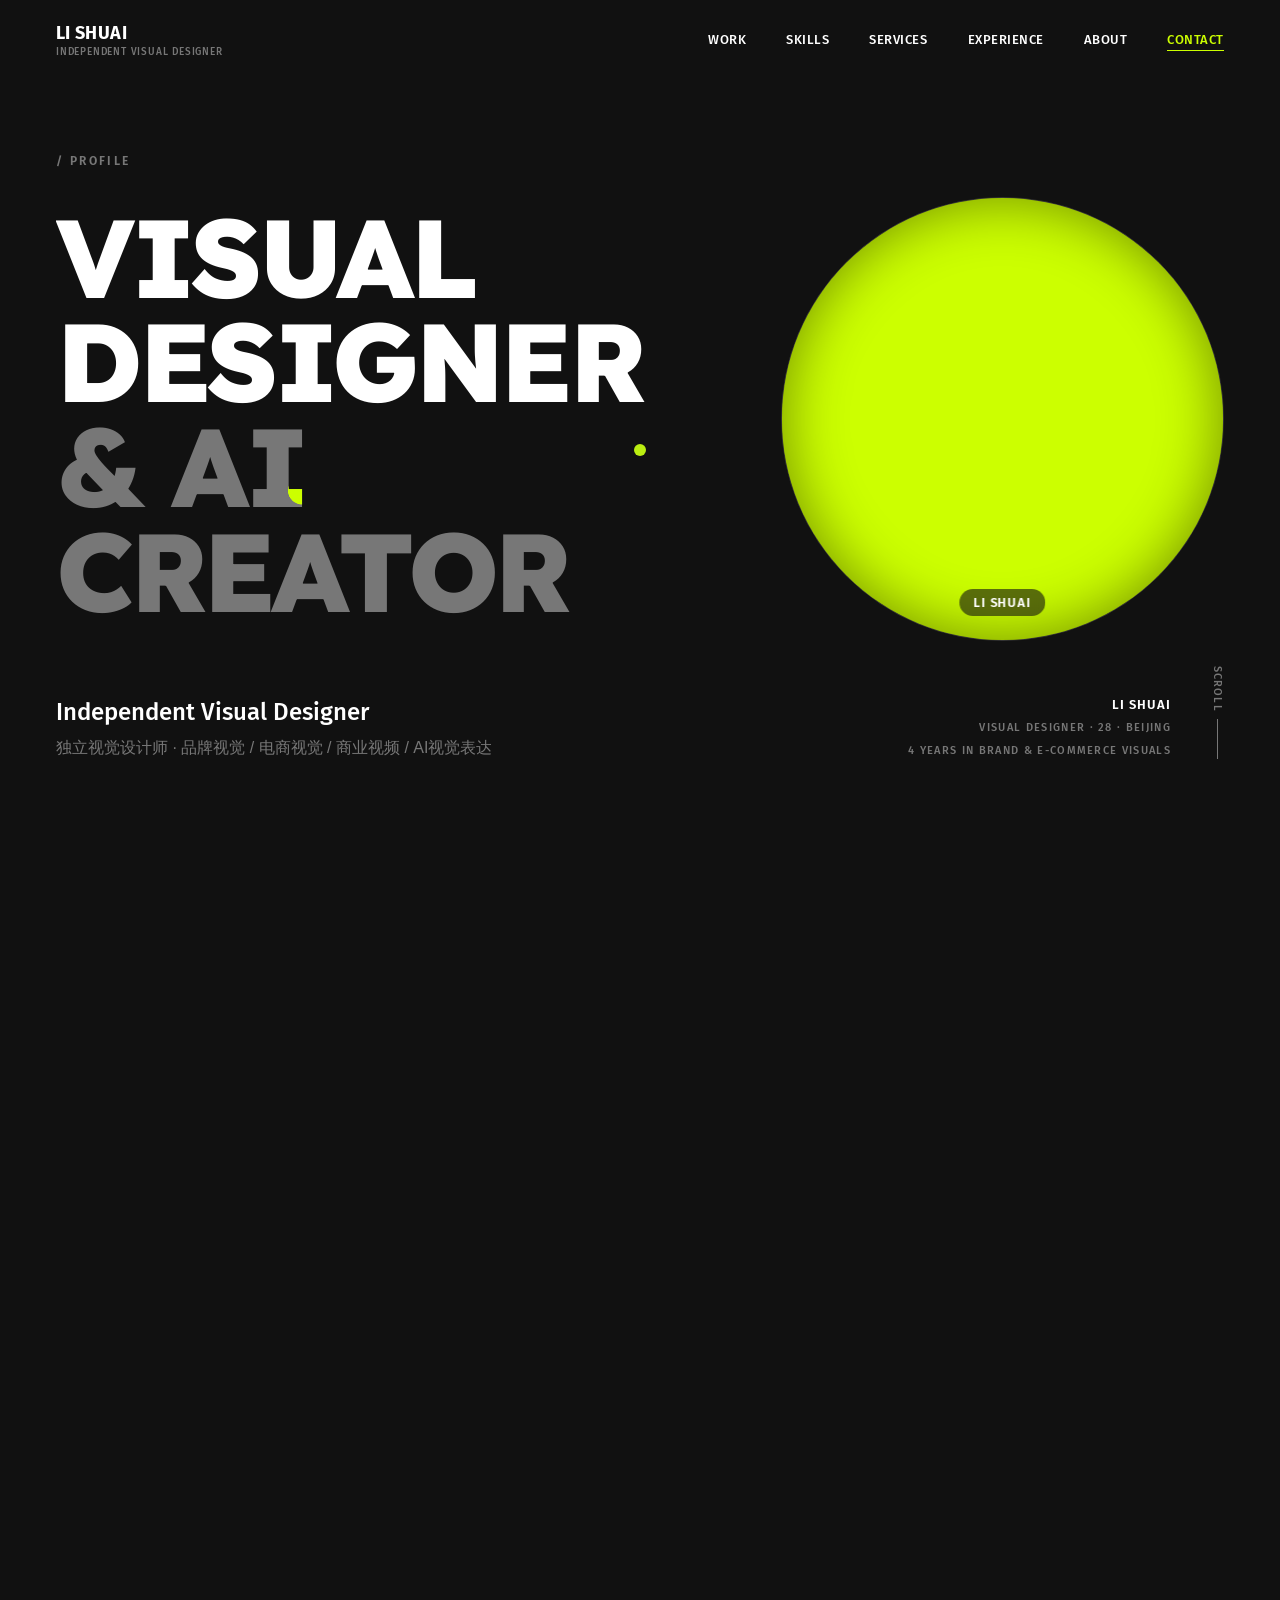
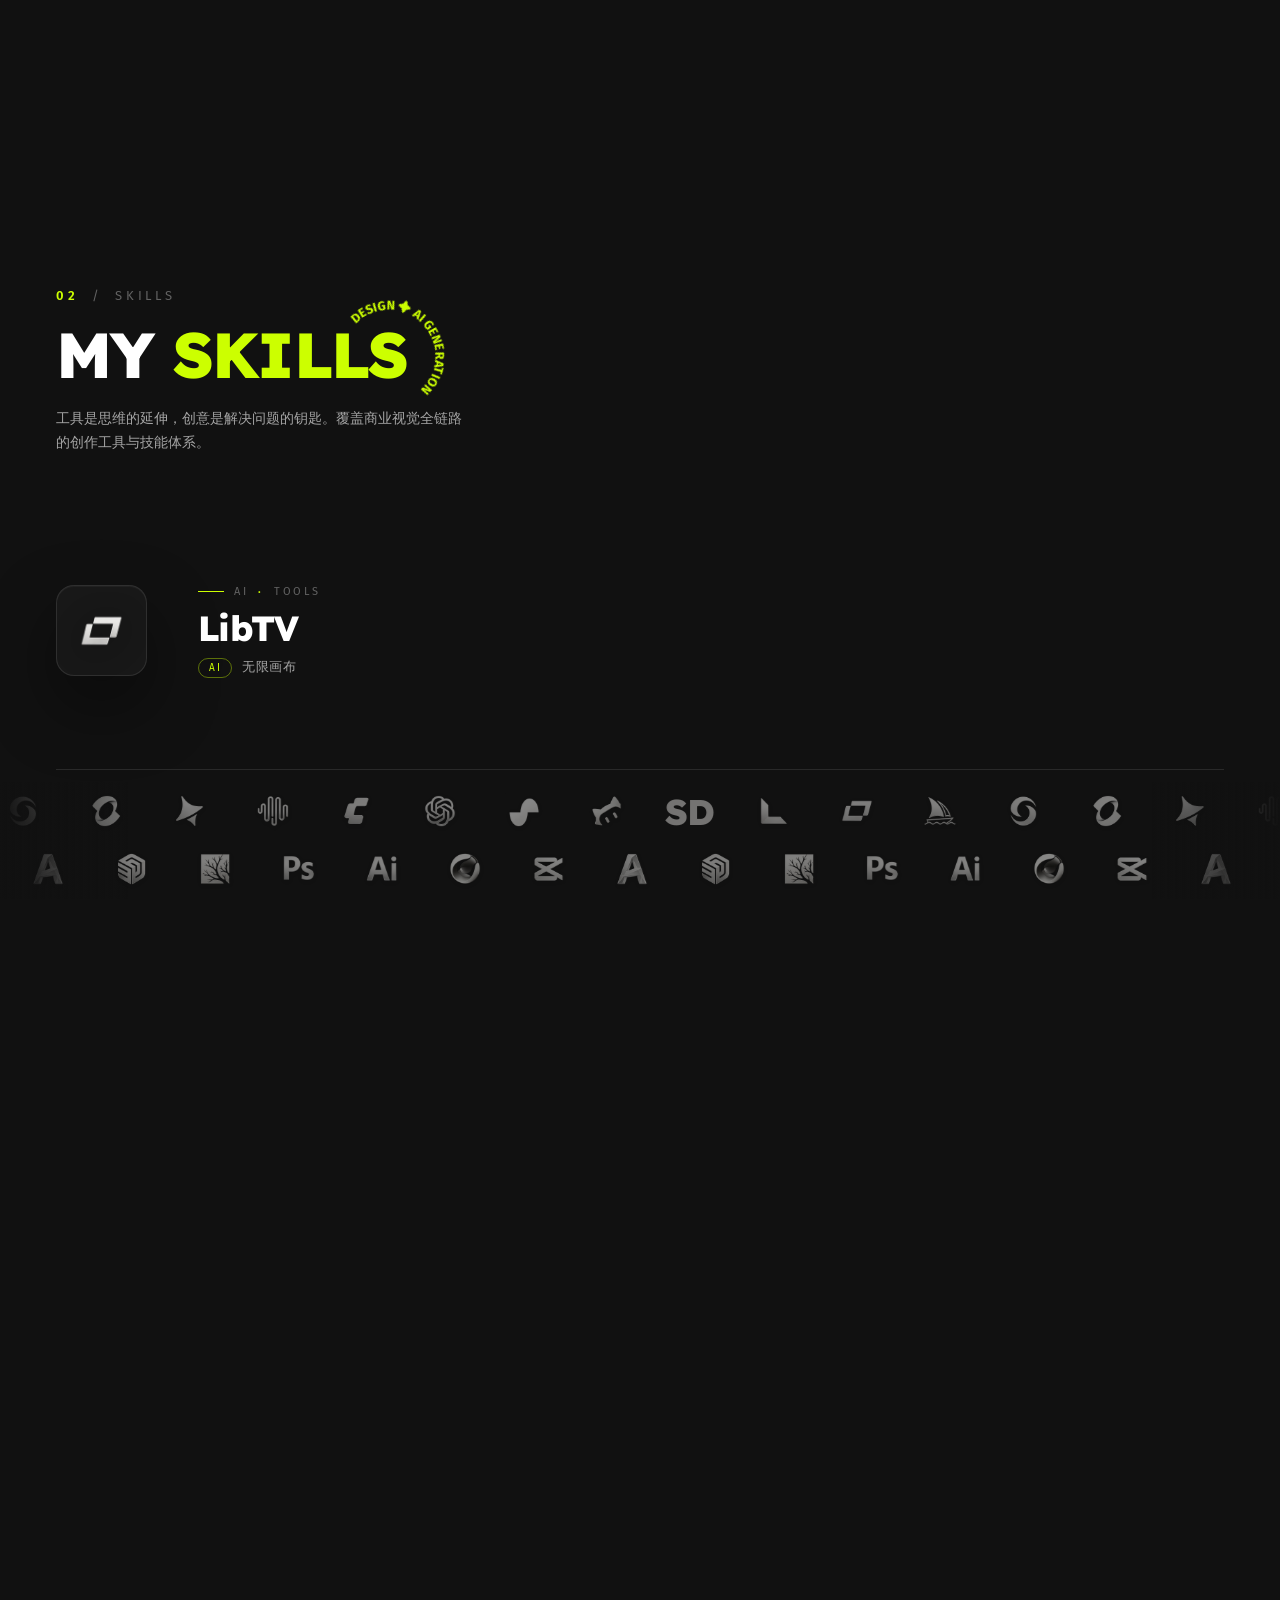
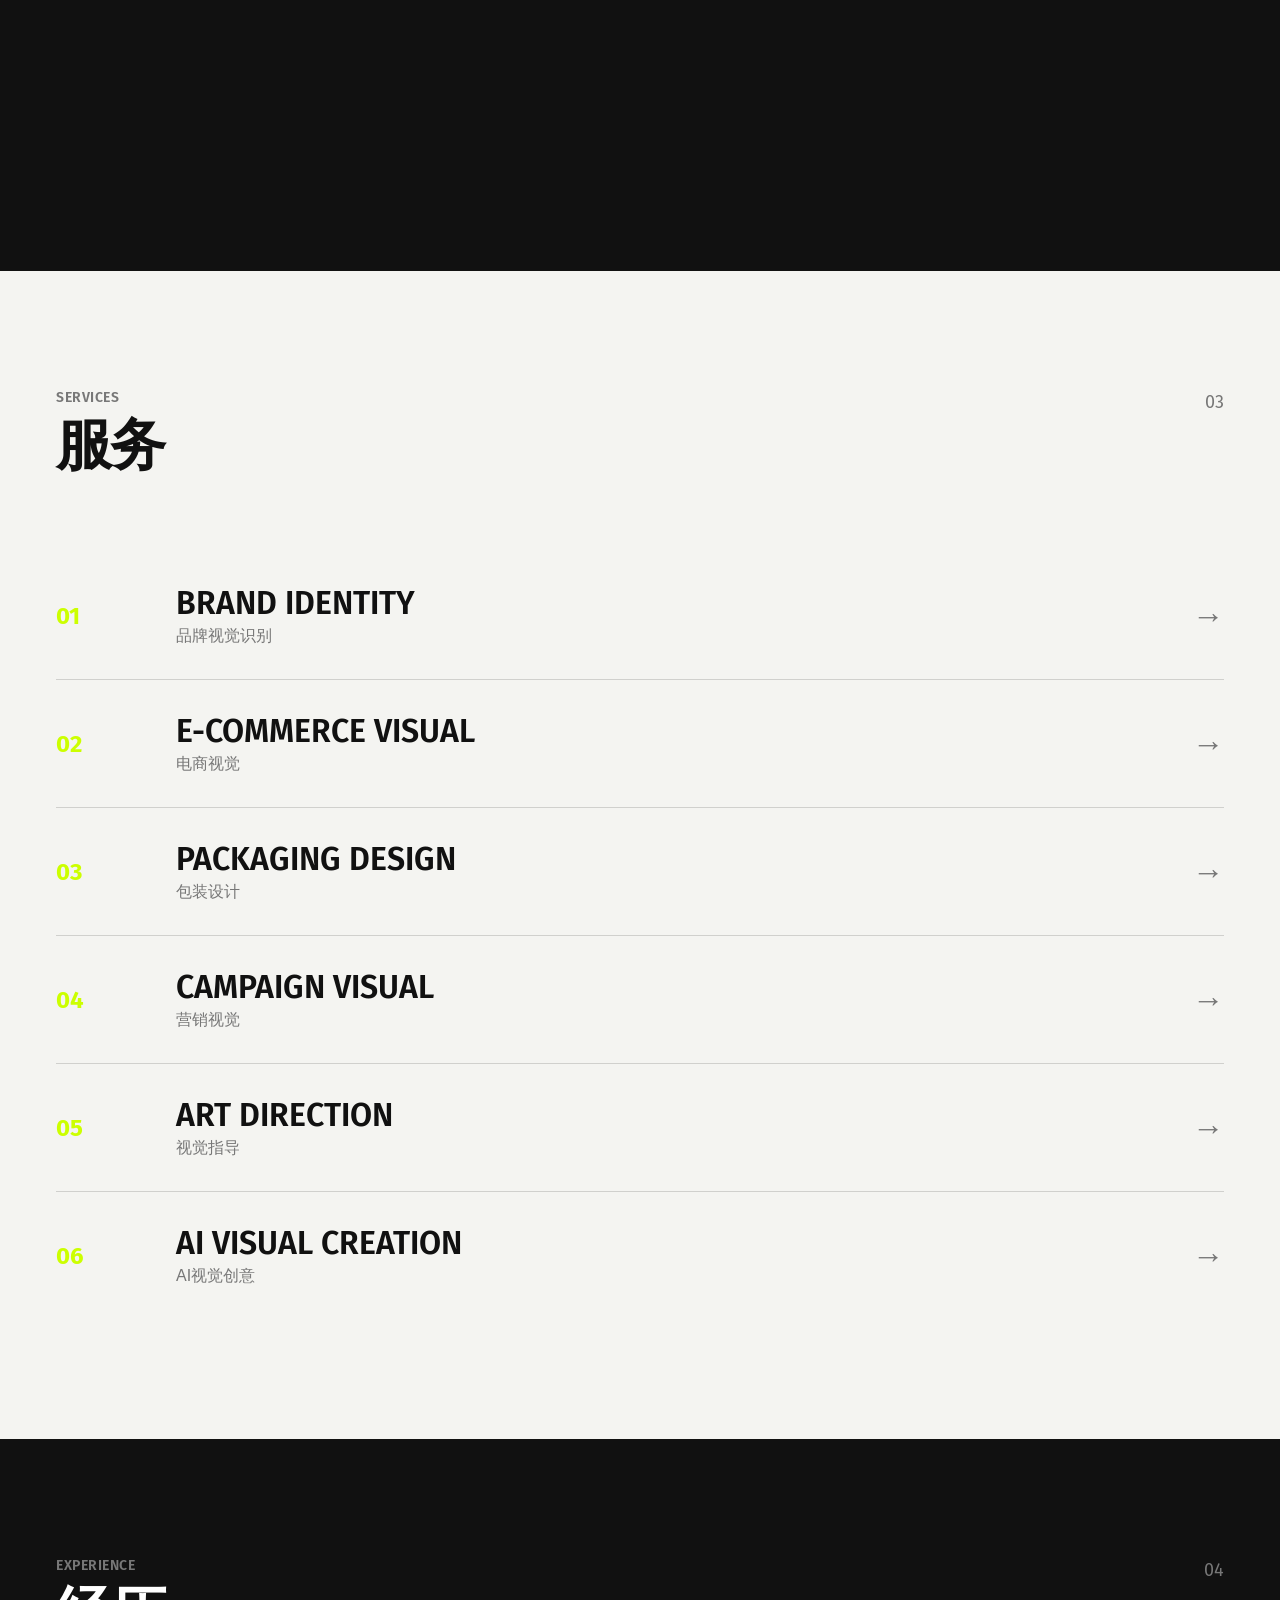
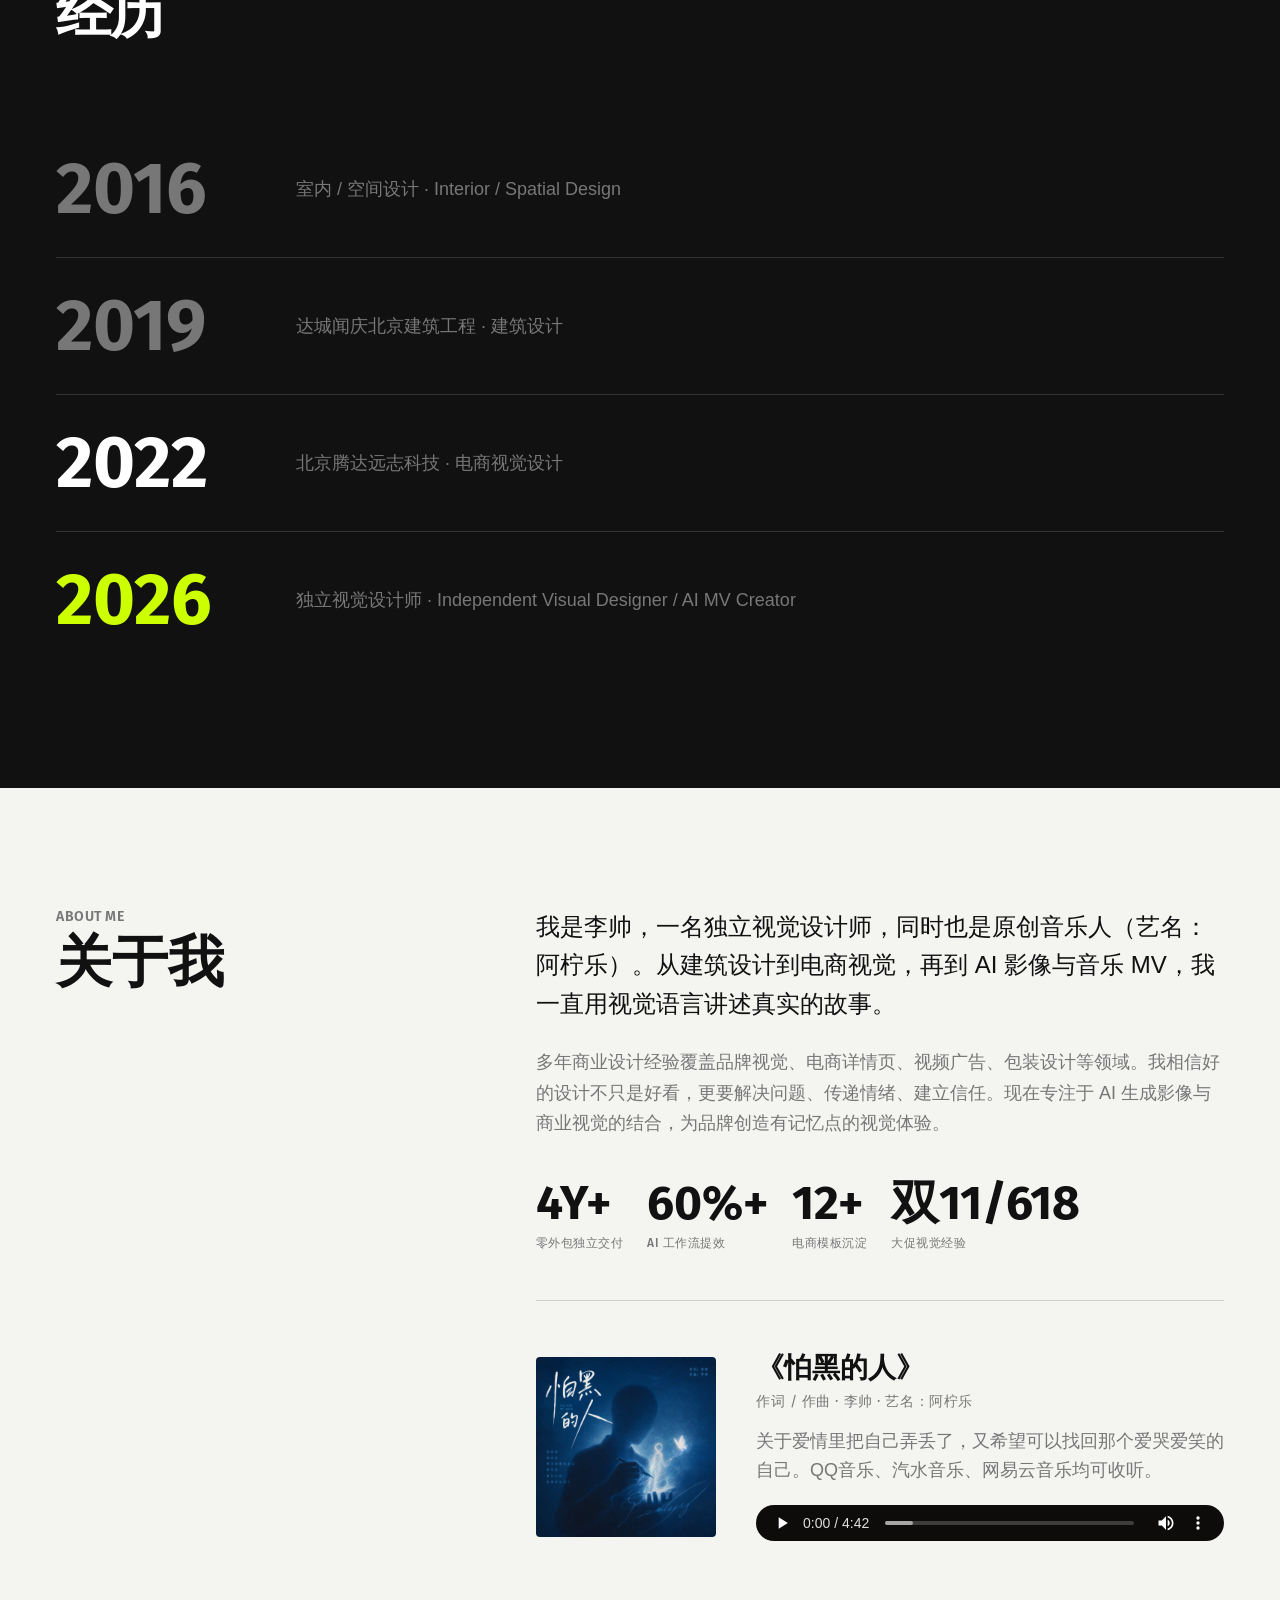
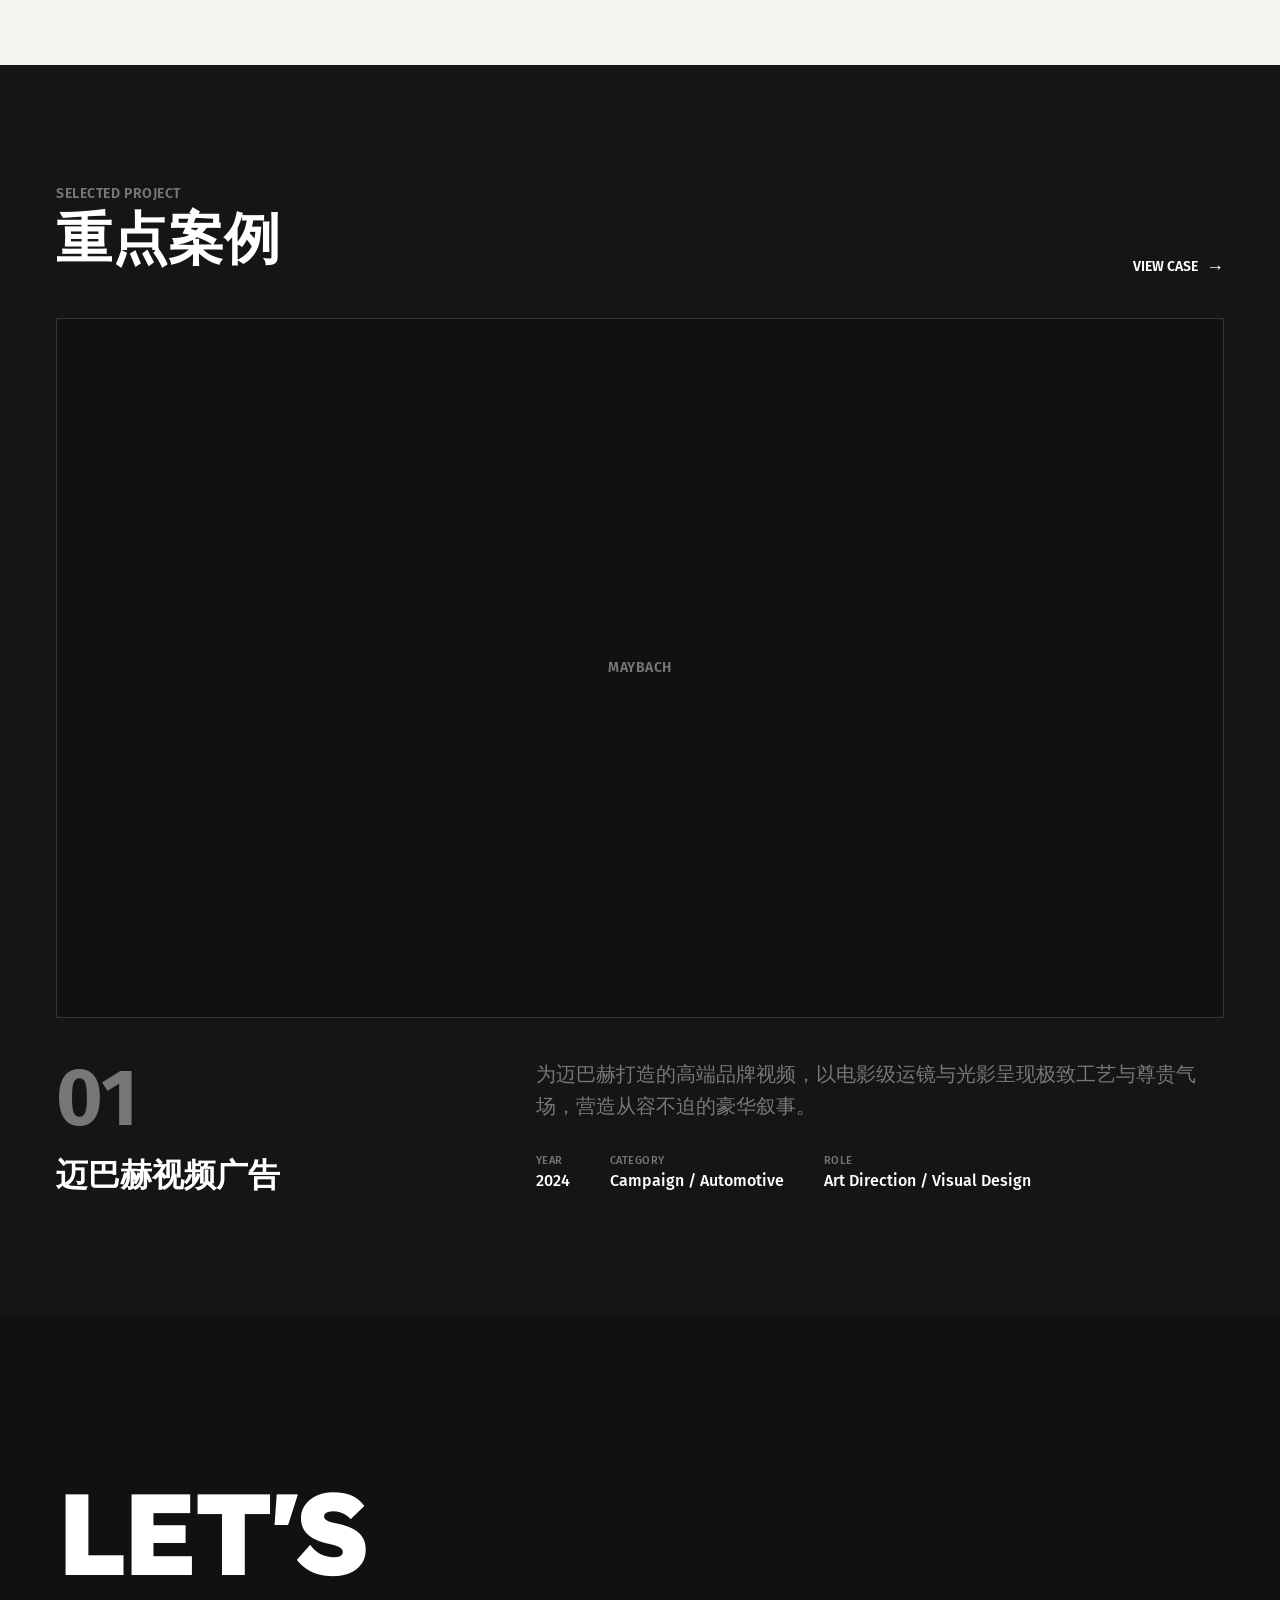
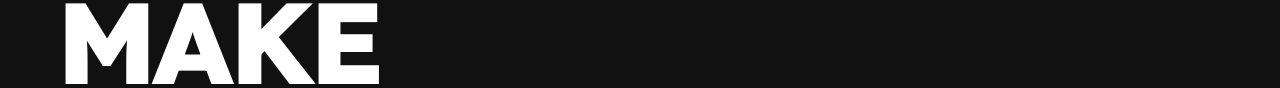
==== commit f18de788: "feat(screen3): 电脑端第三屏上线（环形技能画廊）+ 同步屏1/屏2 本地改动" ====
--- a/index.html
+++ b/index.html
@@ -387,8 +387,12 @@
   .video-stage--embed {
     width: 100%; max-width: 1440px; margin: 0 auto;
     min-height: 100vh; min-height: 100svh;
-    display: flex; align-items: flex-start; justify-content: center;
-    padding: calc(clamp(104px, 10vh, 144px) + 52px) 0 0 0;
+    /* 垂直居中：屏2 的 iframe 是 1972×980 固定画布，宽度封顶 1440 → 高度只有 716px，
+       在一屏 1080px 里靠上（flex-start）会让下方空 364px、看着偏上（屏1/屏3 的内容都接近满屏所以居中）。
+       改成 center 后上下各留 182px，滚动到本屏时内容正好在画面中心。
+       注：容器高度由内容撑开（min-height 只是下限），所以内容比视口高时不会溢出裁切。 */
+    display: flex; align-items: center; justify-content: center;
+    padding: 0;
   }
   .video-stage__frame { width: 100%; height: auto; aspect-ratio: 1972 / 980; border: 0; display: block; background: #111111; }
   /* 手机（≤640px）换成竖屏版 mobile-screen2.html：横版 1972×980 画布压到手机宽度只剩 ~190px 高、
@@ -401,6 +405,11 @@
        用双类名提权：下面（更靠后）还有一条 .video-stage{padding:90px 24px} 会盖掉单类名规则。 */
     .video-stage.video-stage--embed { padding-left: 0; padding-right: 0; }
   }
+  /* 03 SKILLS（屏3 iframe）：屏3 是响应式布局、高度随宽度变，写死 aspect-ratio 会裁切，
+     所以高度交给 JS 按内部内容同步；这里的 height 只是加载前的兜底值。
+     背景 #111111 必须与屏3 内部的 --bg 一致，否则会露出一块色差方块。 */
+  .skills-embed { background: #111111; }
+  .skills-embed__frame { width: 100%; height: 1020px; border: 0; display: block; background: #111111; }
   /* 老浏览器回退：无 aspect-ratio 支持时退化为整屏 */
   @supports not (aspect-ratio: 1 / 1) {
     .video-stage__frame { height: 100vh; }
@@ -527,19 +536,6 @@
     .video-stage__curve path { animation: none; }
     .video-card { transition: opacity .2s ease; }
   }
-
-  /* ---------- Disciplines ---------- */
-  .disciplines__rows { display: flex; flex-direction: column; gap: 0; }
-  .disciplines__row { display: flex; gap: 40px; flex-wrap: wrap; }
-  .disciplines__row + .disciplines__row { margin-top: 8px; }
-  .discipline {
-    font-size: clamp(40px, 6vw, 80px); font-weight: 700; line-height: 0.95;
-    letter-spacing: -0.02em; color: var(--text-muted);
-  }
-  .discipline.bright { color: var(--text-primary); }
-  .discipline.accent { color: var(--accent); }
-  .disciplines__line { height: 1px; background: var(--line-dark); margin: 40px 0; }
-  .disciplines__desc { font-size: 18px; color: var(--text-muted); font-family: var(--font-cn); }
 
   /* ---------- Services ---------- */
   .service {
@@ -683,7 +679,6 @@
        540 宽 → 75.6→469px，640 宽 → 89.6→555px，标题跟着屏宽铺开；
        外面那层 min(14vw, 11vh) 保留了原来的"矮屏按高度收缩"保护。 */
     .hero__title-svg { width: min(100%, calc(6.2 * max(56px, min(14vw, 11vh)))); }
-    .disciplines__row { gap: 24px; }
     .exp__item { grid-template-columns: 1fr; gap: 8px; }
     .exp__year { font-size: 56px; }
     .service { grid-template-columns: 50px 1fr 30px; gap: 20px; }
@@ -711,6 +706,7 @@
     </a>
     <div class="nav__links">
       <a href="#work">WORK</a>
+      <a href="#skills">SKILLS</a>
       <a href="#services">SERVICES</a>
       <a href="#experience">EXPERIENCE</a>
       <a href="#about">ABOUT</a>
@@ -723,6 +719,7 @@
 <!-- Mobile menu overlay -->
 <div class="menu-overlay" id="menuOverlay">
   <a href="#work">WORK</a>
+  <a href="#skills">SKILLS</a>
   <a href="#services">SERVICES</a>
   <a href="#experience">EXPERIENCE</a>
   <a href="#about">ABOUT</a>
@@ -800,28 +797,16 @@
     <iframe class="video-stage__frame" id="stageFrame" src="video-stage.html?embed=1&v=20260903d"
       title="Selected Works — Interactive Video Stage" loading="lazy"></iframe>
   </section>
-<!-- 03 DISCIPLINES -->
-  <section class="section section--dark">
-    <div class="page">
-      <div class="section-head reveal">
-        <div class="section-head__title"><span class="en">Disciplines</span>专业领域</div>
-        <div class="index-num">02</div>
-      </div>
-      <div class="disciplines__rows reveal">
-        <div class="disciplines__row">
-          <span class="discipline bright">BRAND</span>
-          <span class="discipline">DIGITAL</span>
-          <span class="discipline bright">PACKAGING</span>
-        </div>
-        <div class="disciplines__row">
-          <span class="discipline">CAMPAIGN</span>
-          <span class="discipline bright">E-COMMERCE</span>
-          <span class="discipline accent">AI</span>
-        </div>
-      </div>
-      <div class="disciplines__line reveal"></div>
-      <div class="disciplines__desc reveal">从品牌识别到电商视觉，从包装到商业视频与AI生成影像，覆盖商业视觉全链路。</div>
-    </div>
+  <!-- 03 SKILLS —— 环形技能画廊（屏3）
+       用 iframe 嵌入：屏3 自带 * / html,body 等全局样式重置，直接内联会覆盖本站其它区块，
+       隔离后互不影响（与屏2 video-stage 同一做法）。
+       调参面板在 skills-stage.html 里默认隐藏，需要调试时访问 skills-stage.html?edit=1
+       ⚠️ 地址里的 v= 是缓存版本号：**每次改完 skills-stage.html 都要把它改掉**
+          （如 v=20260912c → v=20260913a），否则浏览器/CDN 会继续用缓存的旧屏3，
+          表现为"改了但线上/本地看不到变化"。屏2 也是同样做法（video-stage.html?...&v=...）。 -->
+  <section class="skills-embed" id="skills">
+    <iframe class="skills-embed__frame" id="skillsFrame" src="skills-stage.html?v=20260916b"
+      title="MY SKILLS — 技能与工具" loading="lazy" scrolling="no"></iframe>
   </section>
 
   <!-- 04 SERVICES -->
@@ -969,6 +954,7 @@
   </div>
   <div class="footer__links">
     <a href="#work">WORK</a>
+    <a href="#skills">SKILLS</a>
     <a href="#services">SERVICES</a>
     <a href="#experience">EXPERIENCE</a>
     <a href="#about">ABOUT</a>
@@ -987,7 +973,8 @@
   const isTouch = window.matchMedia('(pointer: coarse)').matches;
 
   if (!isTouch && cursor) {
-    const frame = document.querySelector('.video-stage__frame');
+    /* 两个 iframe（屏2 作品画廊 / 屏3 SKILLS）都把鼠标坐标发上来，由父站统一画绿点 */
+    const frames = [document.querySelector('.video-stage__frame'), document.getElementById('skillsFrame')].filter(Boolean);
     let inIframe = false;
 
     window.addEventListener('mousemove', e => {
@@ -1003,14 +990,18 @@
     }
     moveCursor();
 
-    if (frame) {
+    if (frames.length) {
       window.addEventListener('message', e => {
-        if (e.source !== frame.contentWindow) return;
+        const src = frames.find(f => f.contentWindow === e.source);
+        if (!src) return;
         const data = e.data;
-        if (!data || data.type !== 'cursor') return;
+        if (!data) return;
+        /* 屏3 里调「图标行高／两行间距」会改变内容高度，在这里同步 iframe 高度 */
+        if (data.type === 'resize') { if (typeof syncSkillsHeight === 'function') syncSkillsHeight(); return; }
+        if (data.type !== 'cursor') return;
         if (data.visible) {
           inIframe = true;
-          const r = frame.getBoundingClientRect();
+          const r = src.getBoundingClientRect();
           tx = r.left + data.x;
           ty = r.top + data.y;
         } else {
@@ -1262,6 +1253,34 @@
     spHero.addEventListener('mouseleave', () => spVideo.pause());
   }
 
+  /* ---------- 03 SKILLS（屏3）iframe 高度自适应 ----------
+     屏3 是响应式布局，内容高度随视口宽度变化，不能像屏2 那样写死 aspect-ratio。
+     同源 iframe，直接读内部文档高度同步过来；图片与字体加载会改变高度，故多次校准。 */
+  var syncSkillsHeight = null;
+  (function(){
+    var f = document.getElementById('skillsFrame');
+    if(!f) return;
+    function sync(){
+      try{
+        var d = f.contentDocument;
+        if(!d) return;
+        var h = Math.max(d.documentElement.scrollHeight || 0, d.body.scrollHeight || 0);
+        if(h > 300) f.style.height = h + 'px';
+      }catch(e){}
+    }
+    f.addEventListener('load', function(){
+      sync(); setTimeout(sync, 300); setTimeout(sync, 1200);
+      /* 屏3 里用滑轨调「图标行高／两行间距」会改变整页高度 → 用 ResizeObserver 自动跟上 */
+      try{
+        var d = f.contentDocument;
+        if(window.ResizeObserver && d && d.body) new ResizeObserver(sync).observe(d.body);
+      }catch(e){}
+    });
+    var t;
+    window.addEventListener('resize', function(){ clearTimeout(t); t = setTimeout(sync, 150); });
+    syncSkillsHeight = sync;      /* 供 iframe 发来的 resize 消息调用 */
+  })();
+
   /* ---------- 02 SELECTED WORKS：手机端切竖屏版 + iframe 高度自适应 ----------
      >640px：video-stage.html（1972×980 横版舞台，3D 卡片画廊）
      ≤640px：mobile-screen2.html（竖屏版：大卡片 + 圆点 + 缩略图横滑）
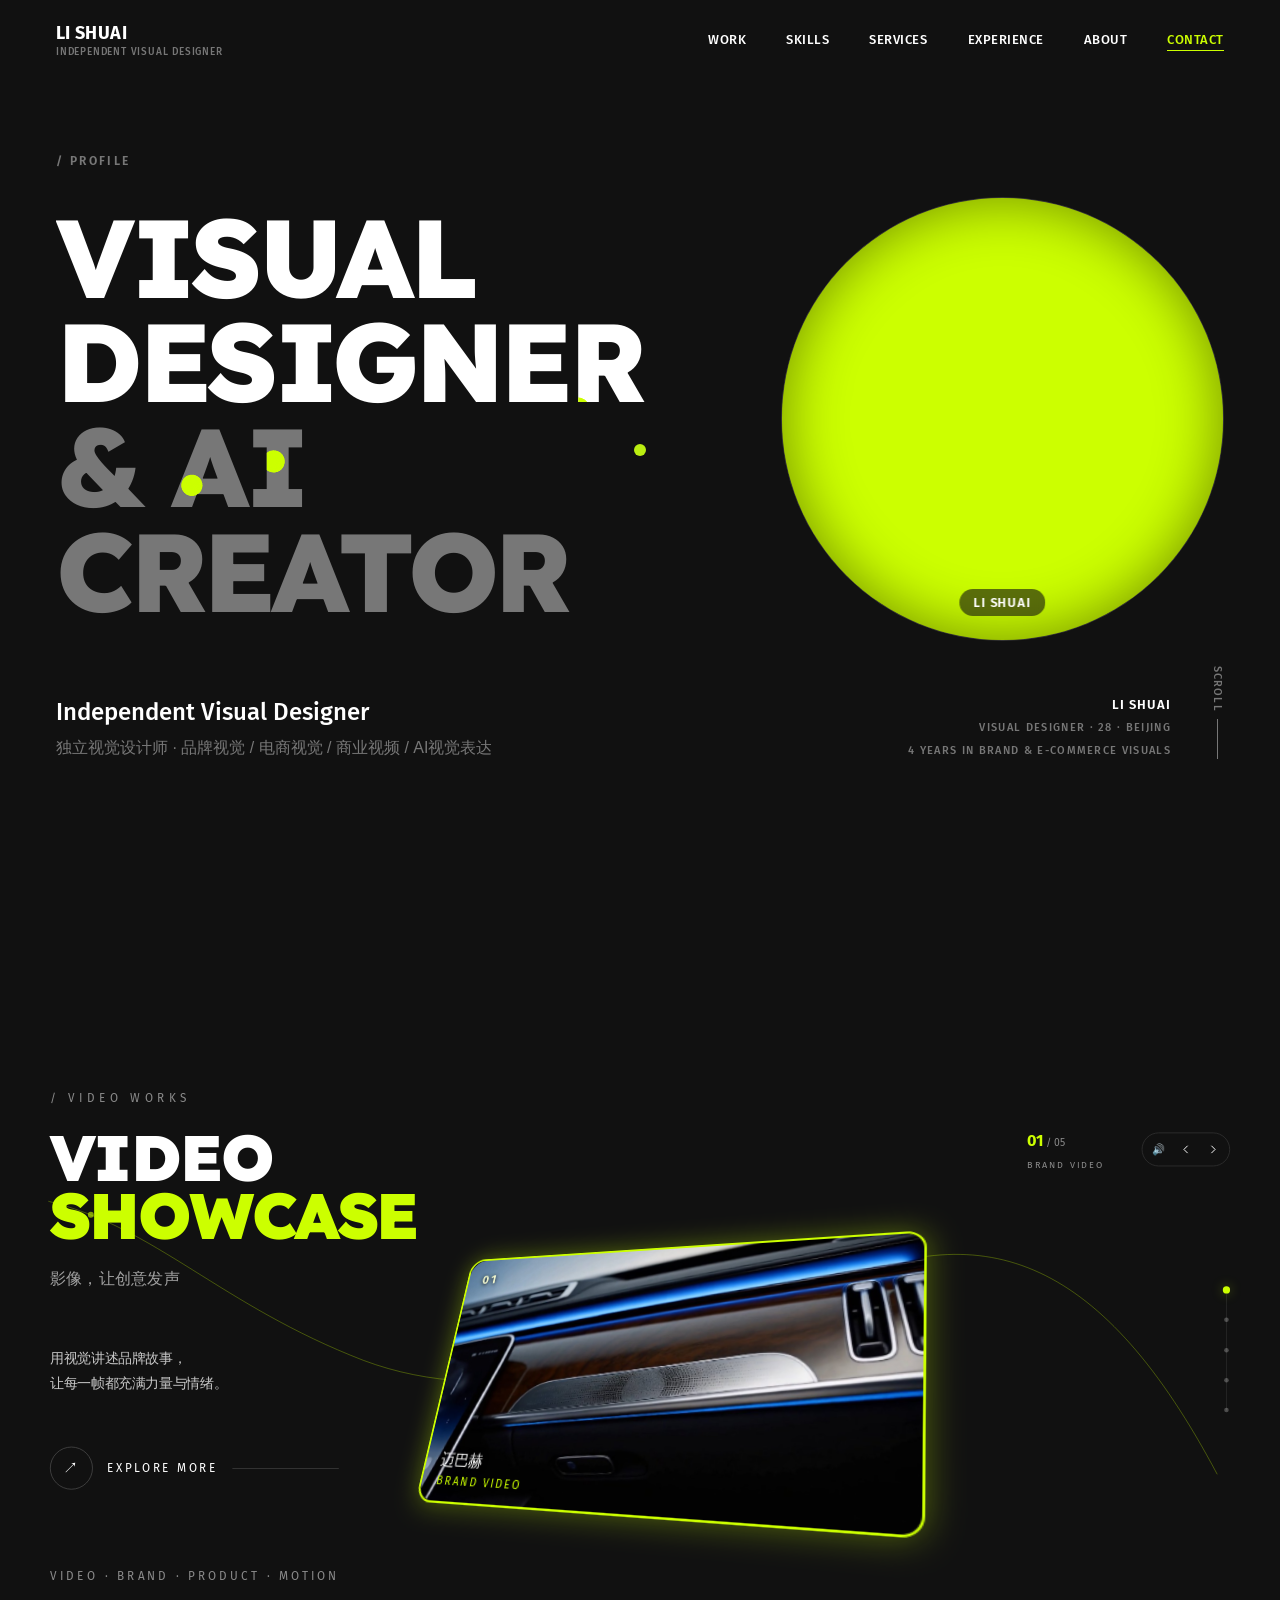
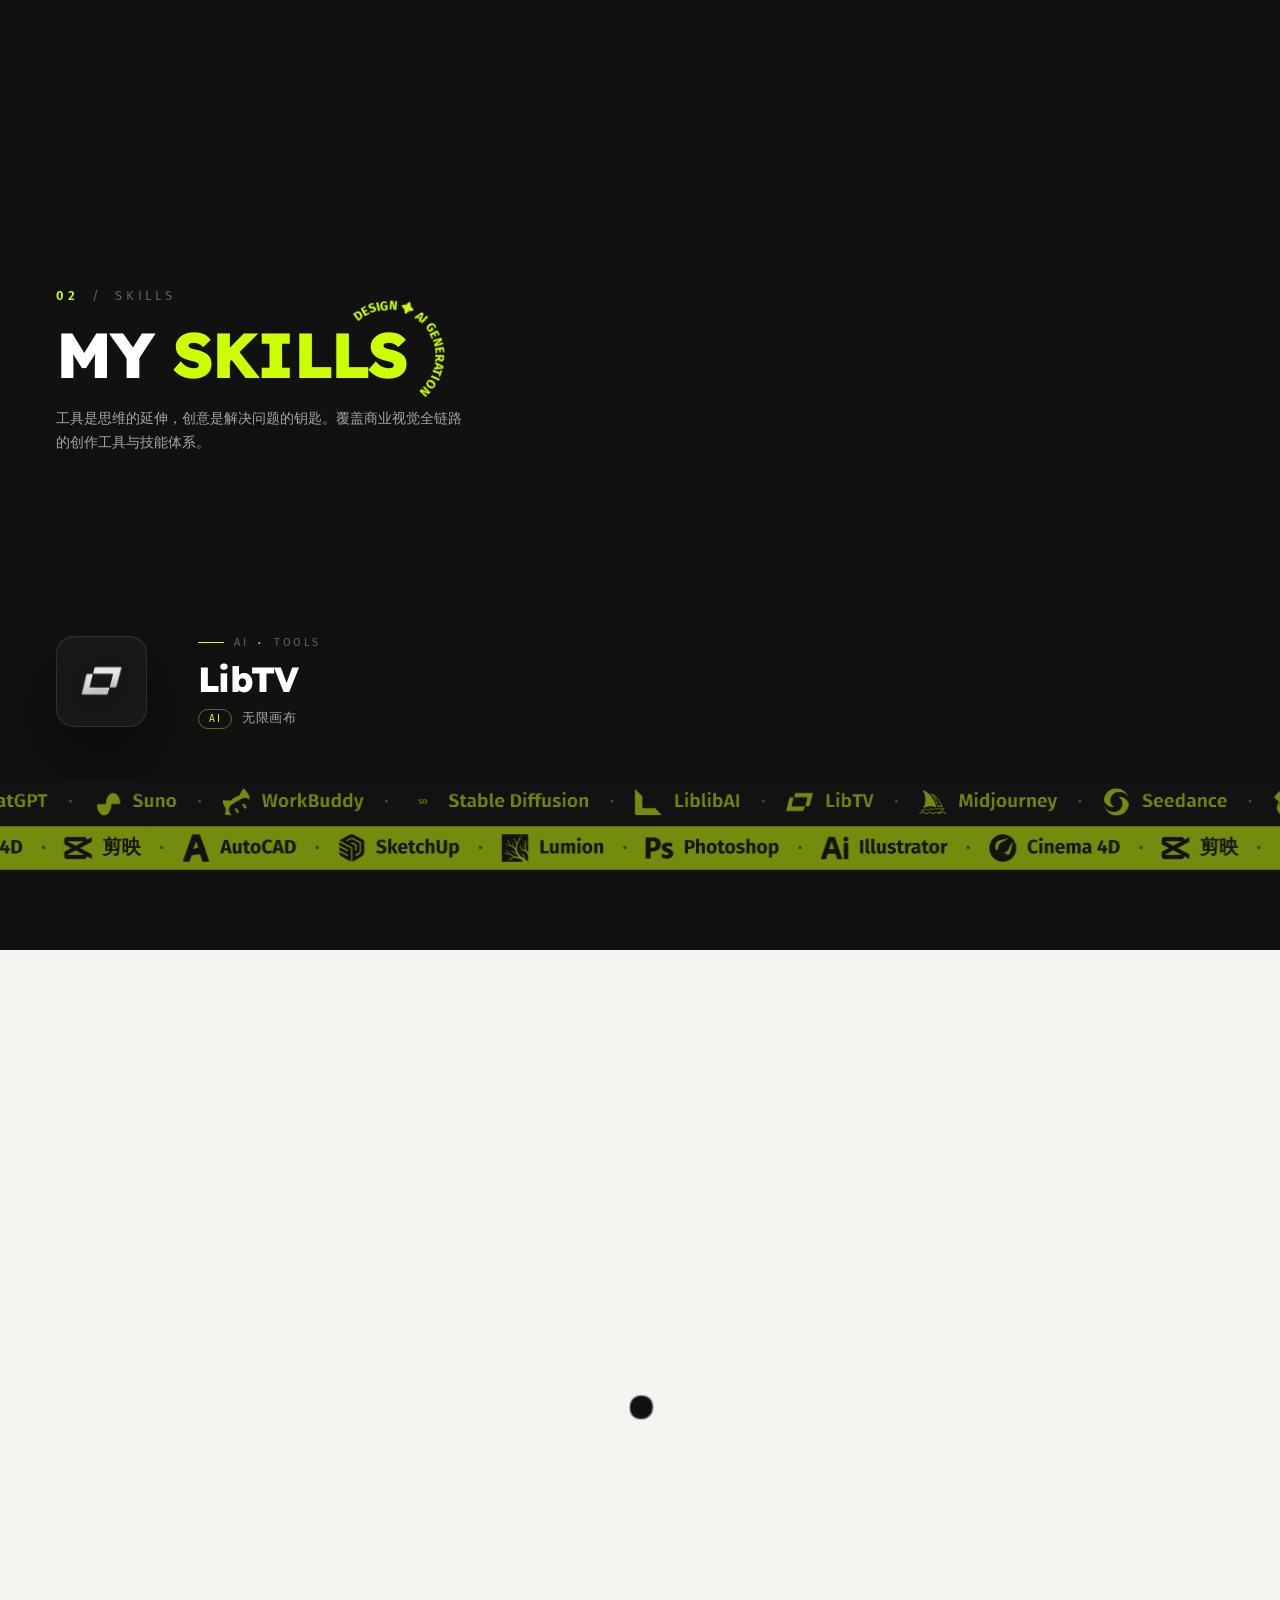
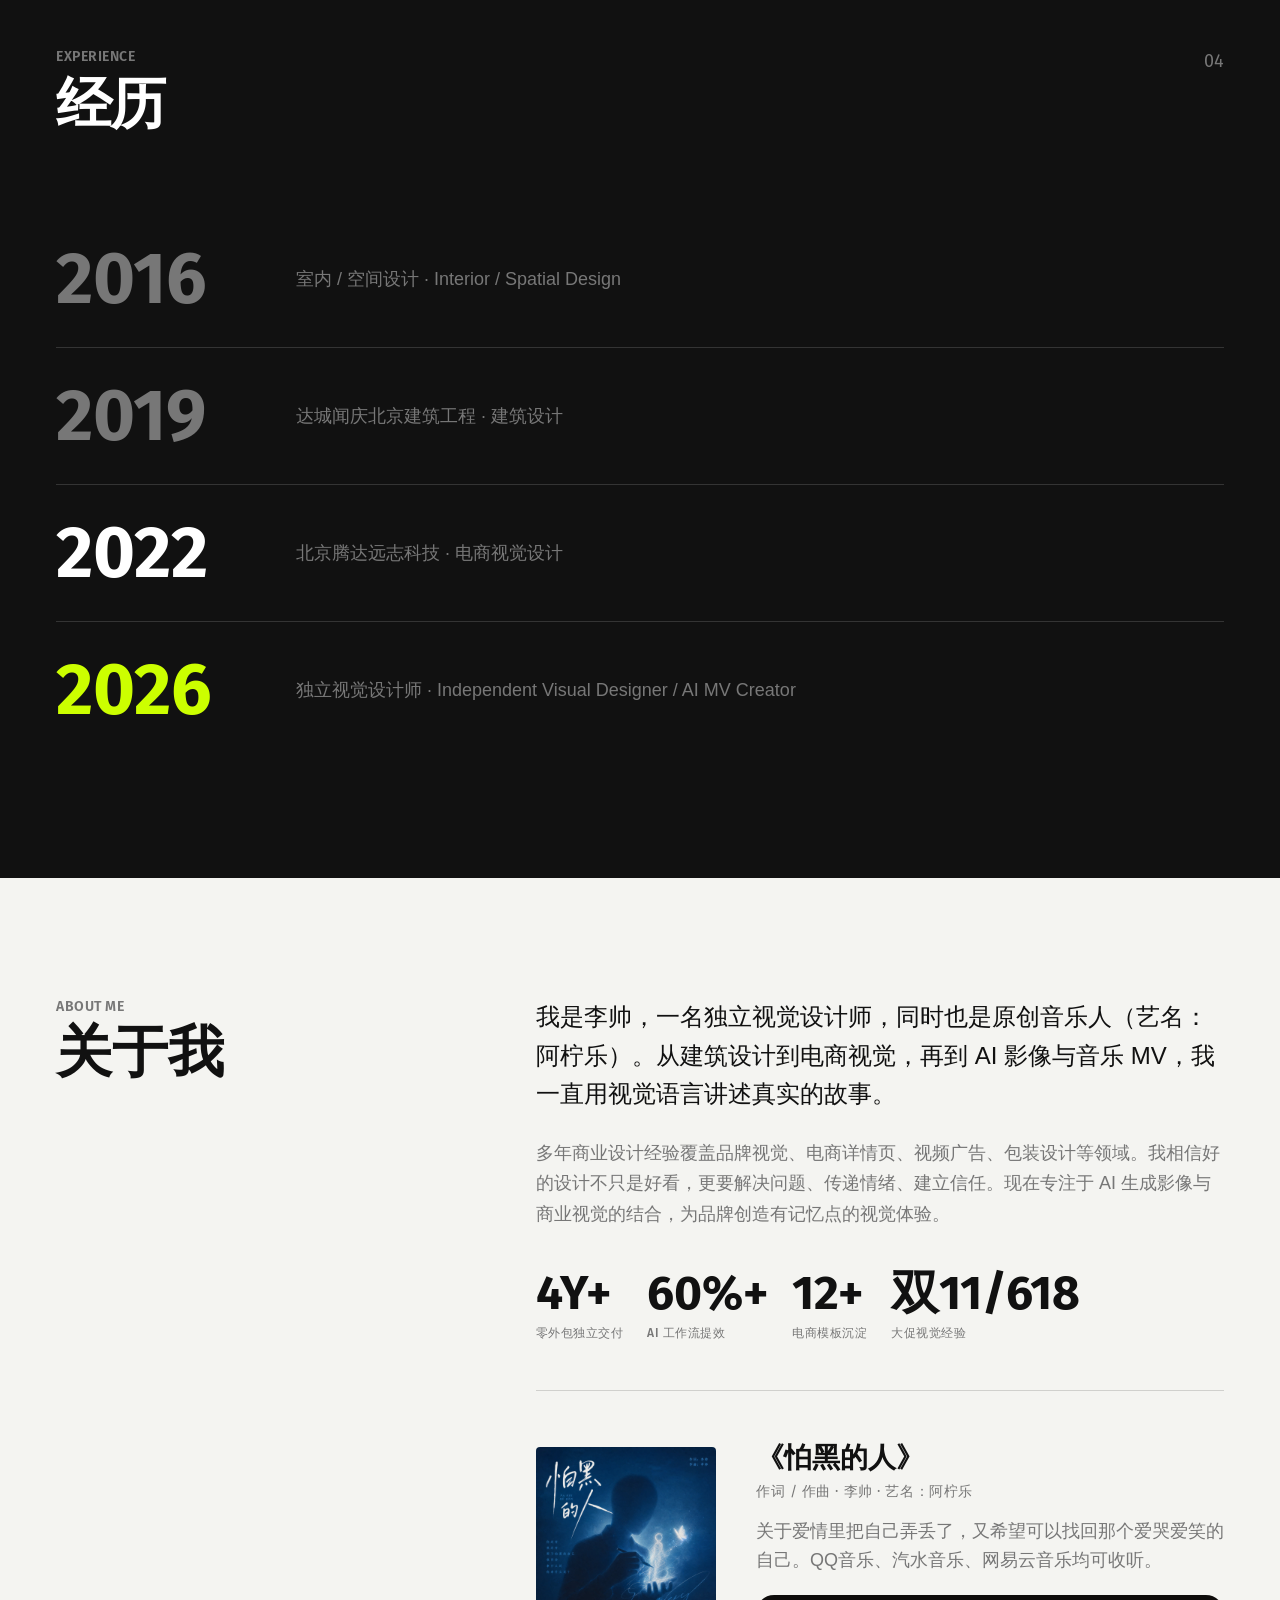
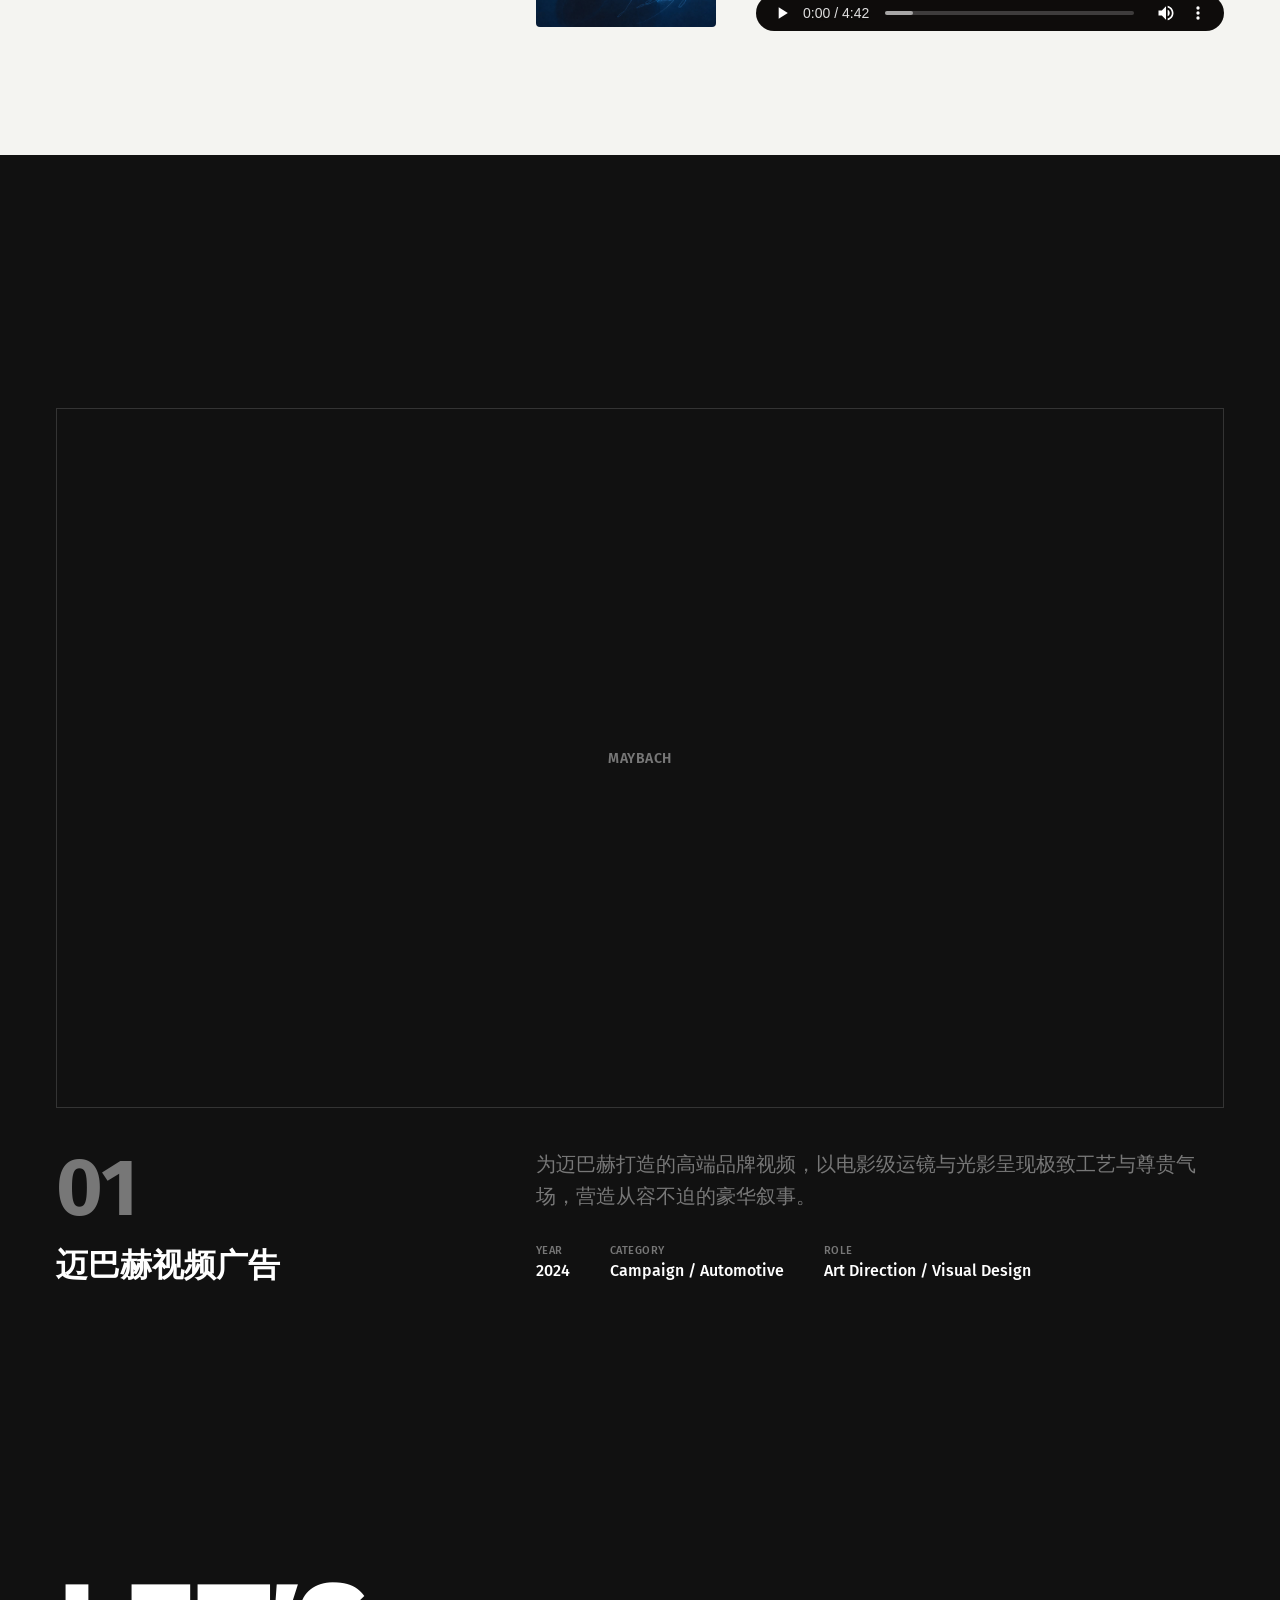
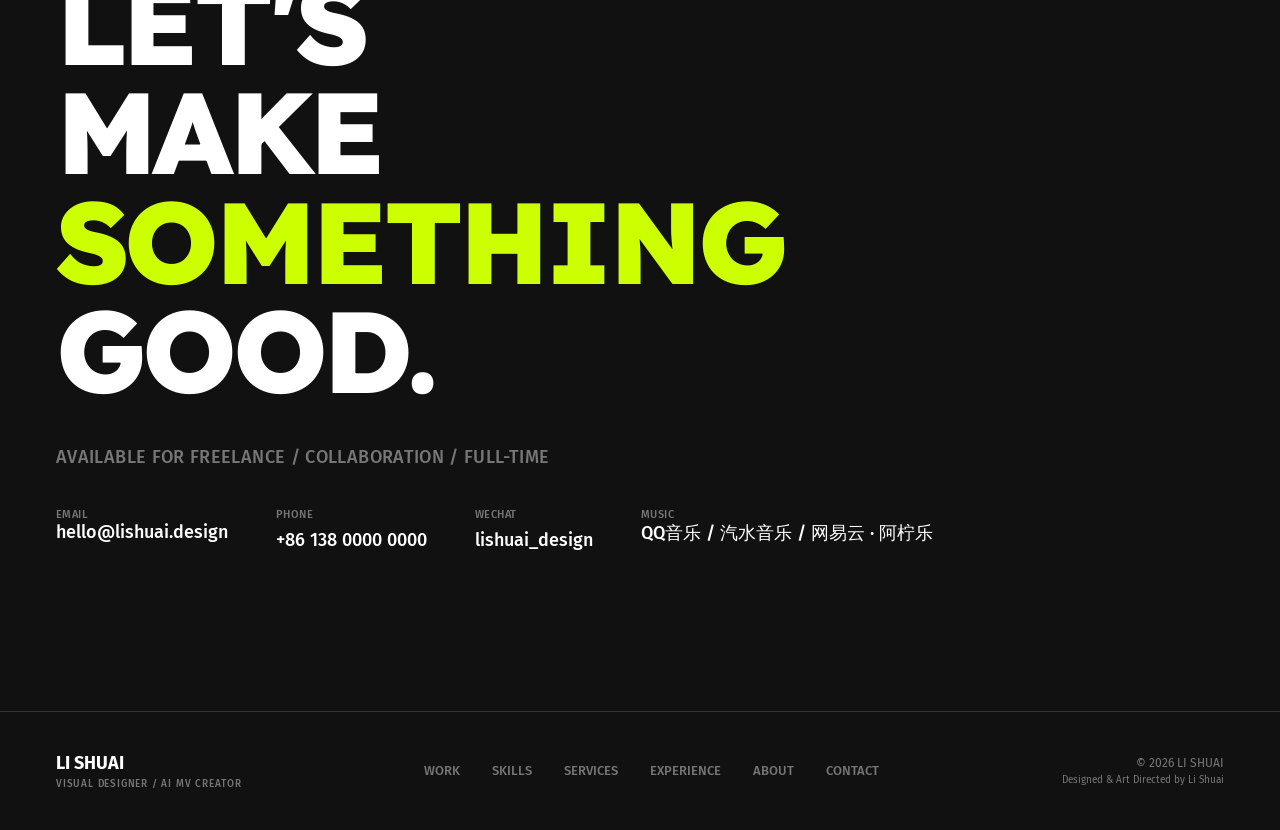
==== commit ed7f2e81: "feat: 屏4 照片隧道上线 + 屏2/屏3 完善 + 手机性能优化 + 布局回归修复 - 屏4「句号生长 + 走廊照片隧道」（s4-scroll.js + Three.js），含 hover 提亮" ====
--- a/index.html
+++ b/index.html
@@ -12,7 +12,9 @@
 <style>
   :root {
     --bg-primary: #111111;
-    --bg-secondary: #151515;
+    /* 原来 #151515 —— 比其它黑屏亮 4 个灰阶，实测像素 (21,21,21) vs 其它屏 (17,17,17)，
+       用户反馈"最后一屏和上面几屏的黑色不一样"。统一到 --bg-primary，全站黑屏一致。 */
+    --bg-secondary: #111111;
     --bg-light: #F4F4F1;
     --bg-light-alt: #EAEAE7;
     --text-primary: #FFFFFF;
@@ -87,8 +89,11 @@
   .page { max-width: 1440px; margin: 0 auto; padding: 0 var(--margin); }
   .section { padding-top: 120px; padding-bottom: 120px; }
   .section--light { background: var(--bg-light); color: var(--text-dark); }
-  .section--dark { background: var(--bg-primary); color: var(--text-primary); }
-  .section--secondary { background: var(--bg-secondary); color: var(--text-primary); }
+  /* 黑色屏一律改透明 → 让 body 的 #111111 底 + 全屏固定的 Metaballs 流体透出来，
+     其它黑屏就不用各自再做背景动画了（用户 2026-09-17）。
+     亮色屏（section--light）保持实色 → 自然遮住流体，形成明暗对比。 */
+  .section--dark { background: transparent; color: var(--text-primary); }
+  .section--secondary { background: transparent; color: var(--text-primary); }
 
   .eyebrow {
     font-size: 14px; font-weight: 600; letter-spacing: 0.04em;
@@ -169,13 +174,41 @@
     min-height: 100vh;
     min-height: 100svh;
     display: flex; flex-direction: column;
+    /* ── 屏1 主视觉的**统一尺寸基准**（2026-10-02 修）──
+       宽度 9vw 与高度 11vh 取小，再夹在 56~120px。标题 SVG 和右侧圆**共用**它。
+       ⚠️ 为什么必须有这个变量：原来圆是 `height:100%` 撑「行高」，而行高又由标题
+          高度反推 —— 于是 grid 里形成**循环依赖**：
+              列宽(1fr) → 标题宽 → 标题高 → 圆宽(=行高) → 列2(auto) → 列宽(1fr)
+          CSS 规范对这种环**没有规定解**，各引擎自己猜。Chrome 解出来是对的
+          （实测 660~1440 全正常），但 Safari 解成「圆撑满整个 hero 高度」→
+          平板上圆巨大、往上顶、右缘被屏幕裁掉（用户 2026-10-02 实测）。
+       现在圆和标题都由 --hero-unit 直接推导，尺寸链是**单向**的，任何引擎结果一致。
+       注意：这不是「平板断点」，也没有写死任何平板尺寸 —— 纯流式，宽度自适应。 */
+    --hero-unit: clamp(56px, min(9vw, 11vh), 120px);
     /* 只下移 1 个大字符高度（原值 + 52px），随视口缩放 */
     padding-top: calc(clamp(104px, 10vh, 144px) + 52px);
     padding-bottom: clamp(40px, 5vh, 68px);
     position: relative; overflow: hidden;
   }
+  /* 全站背景视频（原屏1 的"光带"）：固定铺满视口。
+     用户 2026-09-18 澄清——他要"全局跟随"的就是这条视频，不是流体球。
+     亮色屏（section--light）是实色底会自然遮住它，所以只在黑屏上可见，正好符合预期。
+     z-index:-1 → 落到所有内容之下（容器挂在 body 直下，不受 .hero__wrap 的 z-index:2 影响）。 */
   .hero__video-bg {
-    position: absolute; inset: 0; z-index: 0; pointer-events: none;
+    /* 高度拉到 150vh（用户 2026-09-19）：多出来的 50vh 就是滚动视差的滑动余量。
+       ⚠️ 宽度保持 100% **不放** —— 视频用 object-fit: fill 只做纵向拉伸，
+       这样两侧光带的横向位置完全不动（之前用等比 scale(1.5) 会连宽度一起放大，
+       把光带推出视口，用户明确要求"高度改但宽度不变"）。 */
+    position: fixed; left: 0; right: 0; top: 0; height: 150vh;
+    z-index: -1; pointer-events: none;
+    /* ⚠️ 必须是实色 #111111，不能是 transparent：
+       下面 video 上是 mix-blend-mode:screen，而 screen 的混合对象是**本容器的背景**
+       （容器自身是 fixed + z-index，会形成独立层叠上下文，混合不会外溢到 body）。
+       原来这里是 transparent → 等于"和透明混合"= 没混合 → 视频原样贴上，
+       视频里的黑色部分就显示成纯黑 (0,0,0)。
+       实测：屏2 iframe 下方那块留白是 (0,0,0)，而屏2/屏3 内部是 (17,17,17)，
+       用户因此看出"背景黑和二三屏不一样"。
+       给容器铺 #111111 后：黑区经 screen 抬回 #111111 ✓，光带部分照旧发亮 ✓ */
     background: var(--bg-primary);
   }
   /*
@@ -184,10 +217,22 @@
     brightness 只压非零像素，纯黑 (0) 经 brightness 仍是 0，不会把黑场抬灰露底。
   */
   .hero__video-bg video {
-    width: 100%; height: 100%; object-fit: cover;
+    width: 100%; height: 100%;
+    /* object-fit: fill —— 视频纵向拉满 150vh 的容器，**横向一点不动**。
+       ⚠️ 不能用 cover：容器变高后 cover 会改成按高度撑满，横向会裁掉约 40%，
+       两侧的光带直接没了。背景本来就是虚化光带，纵向拉伸肉眼看不出来，
+       但"宽度不变"是关键（用户 2026-09-19 明确要求）。 */
+    object-fit: fill;
+    /* 镜像：左右翻一次 + 上下翻一次（合起来等于把画面旋转 180°）—— 用户 2026-09-19。
+       ⚠️ 用**独立的 scale 属性**，不要挤进 transform：
+       底部脚本要往 transform 里写视差位移（translateY），写一起会互相覆盖。
+       scale / rotate / translate 这几个独立属性会在 transform **之前**应用，两者互不干扰。 */
+    scale: -1 -1;
     mix-blend-mode: screen;
     opacity: 1;
     filter: contrast(1.05) brightness(0.5);
+    /* 底部脚本每帧会同时改 transform（视差位移）和 filter（渐进模糊），两个都提权 */
+    will-change: transform, filter;
   }
   /*
     justify-content 改成 flex-start：老张要求内容整体「往上贴」，
@@ -237,9 +282,10 @@
   }
   .hero__title .line.muted { color: var(--text-muted); }
   /* hero gooey 标题：底色品牌白/灰，内部动效品牌绿 */
-  /* 尺寸同时受宽度(9vw)和高度(11vh)约束：矮屏上按高度收缩，否则第一屏会被撑出视口 */
+  /* 尺寸同时受宽度(9vw)和高度(11vh)约束：矮屏上按高度收缩，否则第一屏会被撑出视口。
+     基准值统一走 --hero-unit（见 .hero），右侧圆的尺寸也从它推导 —— 两者同源。 */
   .hero__title-svg {
-    width: min(100%, calc(6.2 * clamp(56px, min(9vw, 11vh), 120px)));
+    width: min(100%, calc(6.2 * var(--hero-unit, clamp(56px, min(9vw, 11vh), 120px))));
     height: auto; display: block; overflow: visible;
     opacity: 0; transform: translateY(40px);
     animation: heroTitleIn 1.05s cubic-bezier(.16,1,.3,1) .2s forwards;
@@ -252,14 +298,17 @@
     align-items 必须是 center：用 stretch 的话圆的宽度会被拉伸到栏宽，
     而高度由标题决定，两者不等时圆会被压成椭圆。
   */
-  .hero__visual { display: flex; flex-direction: column; align-items: center; padding-top: 0; position: relative; }
+  /* justify-content:center —— 圆与标题等高，居中后即便有 1px 取整差也不会贴顶。 */
+  .hero__visual { display: flex; flex-direction: column; align-items: center; justify-content: center; padding-top: 0; position: relative; }
   @property --reveal-r { syntax: '<length>'; inherits: false; initial-value: 0px; }
   /*
-    高度撑满 hero__top（align-items:stretch on grid），配合 aspect-ratio:1 自动成正圆，
-    上下边缘即与左侧标题对齐。flex:none 防止被横向拉伸。
+    尺寸由 --hero-unit 直接推导，**不再靠「撑满行高」**（见 .hero 里循环依赖的说明）：
+    标题宽 = 6.2 × unit，viewBox 是 720×520 → 高 = 6.2 × unit × (520/720) = 4.47778 × unit。
+    用同一个基准，圆与标题天然等高、上下边缘对齐。flex:none 防止被横向拉伸。
   */
   .hero__circle {
-    height: 100%; width: auto; aspect-ratio: 1;
+    width: calc(4.47778 * var(--hero-unit, clamp(56px, min(9vw, 11vh), 120px)));
+    height: auto; aspect-ratio: 1;
     flex: none;
     border-radius: 50%;
     position: relative; overflow: hidden;
@@ -267,7 +316,26 @@
     cursor: none;
     transition: transform 0.8s cubic-bezier(.16,1,.3,1);
     isolation: isolate;
-  }
+    /* 触屏（2026-10-02 第二版，用户要求）：
+       手指落在圆内时**整条手势归圆**，页面不跟随滚动 ——
+       等效桌面端「鼠标在圆内滑动」的体验：只有圆在响应。
+       旧版写的是 pan-y（纵向划动让浏览器滚页），结果手指在圆里滑动时
+       页面跟着上下滚 + 圆自身被带着抖，用户描述为「屏幕会随着滑动上下晃动」。
+       ⚠️ touch-action:none 必须在手势**开始前**就位（浏览器在 touchstart 那一刻
+          就定死这条手势的归属，中途改不回来），所以这里不能用「先放行再收回」的写法。
+       圆外区域（首屏其余部分）不受影响，正常上下滚动。 */
+    touch-action: none;
+  }
+  /* 触屏专属的附属项：只作用于 coarse pointer，**桌面端一个字都不动**。
+     理由：圆里有 `.hero__name`（LI SHUAI 那行字），若把 user-select 写进基础规则，
+     电脑端也会跟着变成选不中 —— 没必要。 */
+  @media (pointer: coarse) {
+    .hero__circle { -webkit-user-select: none; user-select: none; -webkit-touch-callout: none; }
+  }
+  /* ⚠️ 这里曾多出一个孤立的 `}`（2026-10-03 修）。
+     后果不是「无害的解析错误」：浏览器会把它紧跟着的下一条规则整条丢掉 ——
+     丢的正好是 `.hero__base`（绿圆底色），于是屏1 的圆变成透明的。
+     教训：CSS 增删规则后必须数 `{` `}` 配平（见 PITFALLS.md）。 */
   /* 默认：纯绿色实心圆，完全无人物（呼应最初版本） */
   .hero__base {
     position: absolute; inset: 0;
@@ -295,6 +363,10 @@
     box-shadow: inset 0 0 60px rgba(0,0,0,0.45); pointer-events: none; z-index: 3;
   }
   .hero__circle:hover { transform: scale(1.03); }
+  /* 触屏（平板/手机）：手指按住圆面期间的等效「hover」——
+     用 .is-touch 类而不是 :hover：触屏的 :hover 是「粘滞」的（tap 后一直挂着），不可控。 */
+  .hero__circle.is-touch .hero__lens { opacity: 1; transform: translate(-50%,-50%) scale(1); }
+  .hero__circle.is-touch { transform: scale(1.03); }
   .hero__name {
     position: absolute; bottom: 24px; left: 50%; transform: translateX(-50%);
     font-size: 13px; font-weight: 600; color: var(--text-primary);
@@ -304,22 +376,12 @@
   }
   .hero__visual { position: relative; }
   .hero__circle { z-index: 1; }
-  /* 圆形外围流体环（Metaballs） */
-  .hero__fluid {
-    position: absolute;
-    inset: -20%;
-    z-index: -1;
-    border-radius: 50%;
-    overflow: hidden;
-    pointer-events: none;
-    -webkit-mask-image: radial-gradient(circle, transparent 80%, black 92%);
-    mask-image: radial-gradient(circle, transparent 80%, black 92%);
-  }
-  .hero__fluid canvas {
-    width: 100% !important;
-    height: 100% !important;
-    display: block;
-  }
+  /* 流体球（Metaballs）已按用户要求移除（2026-09-18）：
+     用户澄清「我说的全局跟随是屏1 背后那个**视频**动画，我不要那个球流体」。
+     所以 #heroFluid 容器、这里的 CSS、底部控制显隐的脚本全部清掉，
+     背景改由「全站背景视频」(.hero__video-bg，挂在 body 直下 fixed) 承担。
+     metaballs.js 的 <script> 引用保留但已无作用（脚本里 `if(!container) return` 会直接退出），
+     以后想恢复流体：把容器加回 body 直下 + 恢复这段 CSS 即可。 */
   /* 底部右侧个人信息 */
   .hero__info {
     display: flex;
@@ -366,7 +428,7 @@
     /* ---------- Selected Works / Interactive Video Stage ---------- */
   .video-stage {
     position: relative; width: 100%; min-height: 100vh;
-    background: var(--bg-primary);
+    background: transparent;   /* 让全屏流体透出（屏2 的实色底在 iframe 内部） */
     display: flex; align-items: center; justify-content: center;
     padding: 80px 24px; overflow: hidden;
   }
@@ -394,7 +456,10 @@
     display: flex; align-items: center; justify-content: center;
     padding: 0;
   }
-  .video-stage__frame { width: 100%; height: auto; aspect-ratio: 1972 / 980; border: 0; display: block; background: #111111; }
+  /* iframe 元素自身的底色也必须是透明的 —— 否则它会挡住里面那张透明的页面，
+     主站背景视频仍旧透不进来（2026-09-18：屏2 的黑框问题，内外两处都要改）。
+     注意屏3（.skills-embed__frame）保持 #111111 不动：屏3 的素材图就是用这个黑做的底。 */
+  .video-stage__frame { width: 100%; height: auto; aspect-ratio: 1972 / 980; border: 0; display: block; background: transparent; }
   /* 手机（≤640px）换成竖屏版 mobile-screen2.html：横版 1972×980 画布压到手机宽度只剩 ~190px 高、
      字全糊，所以手机上整屏改用独立竖屏排版。断点由页面末尾那段脚本切 src（含高度同步）。 */
   @media (max-width: 640px) {
@@ -404,12 +469,22 @@
        比参考图宽一倍、还会把竖屏版整体压窄。
        用双类名提权：下面（更靠后）还有一条 .video-stage{padding:90px 24px} 会盖掉单类名规则。 */
     .video-stage.video-stage--embed { padding-left: 0; padding-right: 0; }
+    /* 03 SKILLS：手机上换成竖屏版 mobile-screen3.html（断点由页面末尾那段脚本切 src）。
+       竖屏版是「一屏高 + 底部常驻图标轨道 + 内部滚动」，所以 iframe 必须固定成视口高度；
+       若按内容高度同步，底部轨道会被推到屏幕外，要滚动才看得见。
+       用双类名提权：后面（更靠下）还有一条 .skills-embed__frame{height:1020px}，
+       媒体查询本身不提升优先级，单类名会被它盖掉。 */
+    .skills-embed .skills-embed__frame { height: 100svh; }
   }
   /* 03 SKILLS（屏3 iframe）：屏3 是响应式布局、高度随宽度变，写死 aspect-ratio 会裁切，
      所以高度交给 JS 按内部内容同步；这里的 height 只是加载前的兜底值。
-     背景 #111111 必须与屏3 内部的 --bg 一致，否则会露出一块色差方块。 */
-  .skills-embed { background: #111111; }
-  .skills-embed__frame { width: 100%; height: 1020px; border: 0; display: block; background: #111111; }
+     ⚠️ 底色 2026-09-19 按用户要求改为「透明度 0」—— 想先看背景视频会不会影响屏3 的画面。
+     **原值不删，保留在下面这行注释里，随时换回来**：
+         background: #111111;
+     （当初设 #111111 是因为屏3 的素材图就是在那个黑上做的，怕露色差；
+      改透明后如果觉得素材图和背景脱节了，把那行改回来即可。） */
+  .skills-embed { background: transparent; }   /* iframe 外层本来就该透，实色底在 iframe 内部 */
+  .skills-embed__frame { width: 100%; height: 1020px; border: 0; display: block; background: rgba(0, 0, 0, 0); }
   /* 老浏览器回退：无 aspect-ratio 支持时退化为整屏 */
   @supports not (aspect-ratio: 1 / 1) {
     .video-stage__frame { height: 100vh; }
@@ -537,19 +612,6 @@
     .video-card { transition: opacity .2s ease; }
   }
 
-  /* ---------- Services ---------- */
-  .service {
-    display: grid; grid-template-columns: 80px 1fr 40px; gap: 40px; align-items: center;
-    padding: 32px 0; transition: padding-left 0.35s ease;
-  }
-  .service + .service { border-top: 1px solid var(--line-light); }
-  .service:hover { padding-left: 16px; }
-  .service__num { font-size: 24px; font-weight: 700; color: var(--accent); }
-  .service__title { font-size: 32px; font-weight: 600; font-family: var(--font-en); }
-  .service__cn { font-size: 16px; color: var(--text-muted); font-family: var(--font-cn); margin-top: 4px; }
-  .service__arrow { font-size: 32px; font-weight: 300; color: var(--text-muted); text-align: right; transition: transform 0.35s ease; }
-  .service:hover .service__arrow { transform: translateX(8px); color: var(--text-dark); }
-
   /* ---------- Experience ---------- */
   .exp__item {
     display: grid; grid-template-columns: 200px 1fr; gap: 40px;
@@ -624,7 +686,7 @@
   .footer {
     display: flex; justify-content: space-between; align-items: center;
     padding: 40px var(--margin); border-top: 1px solid var(--line-dark);
-    background: var(--bg-primary);
+    background: transparent;   /* 让全屏流体透出 */
   }
   .footer__brand .name { font-size: 18px; font-weight: 700; }
   .footer__brand .role { font-size: 10px; font-weight: 500; color: var(--text-muted); letter-spacing: 0.08em; margin-top: 4px; }
@@ -642,25 +704,17 @@
   /* ---------- Responsive ---------- */
   @media (max-width: 1024px) {
     :root { --margin: 32px; }
-    .hero__top { grid-template-columns: 1fr; grid-template-rows: auto auto auto; padding-right: 0; }
-    .hero__eyebrow, .hero__title-svg, .hero__visual { grid-column: 1; grid-row: auto; }
-    .hero__visual { align-items: flex-start; }
-    /* 单列时 stretch 会让 height:100% 失去参照（父高由内容定），必须改回固定尺寸 */
-    .hero__circle { width: 240px; height: 240px; aspect-ratio: auto; }
-    .hero__bottom { grid-template-columns: 1fr; gap: 32px; }
-    .hero__info { display: none; }
-    .hero__meta { text-align: left; }
-    .hero__scroll { display: none; }
+    /* ⚠️ hero 的单列规则已整体挪到 ≤640（见下）。
+       原因：iPad 横屏就是 1024、竖屏 768~834，原来全都会掉进这个断点变成"手机式单列"，
+       平板上第一屏排版就变样了（用户实测反馈）。现在 641px 以上一律走电脑端的两列排版。 */
     .about__grid { grid-template-columns: 1fr; gap: 48px; }
     .sp__info { grid-template-columns: 1fr; gap: 40px; }
     .music-card { grid-template-columns: 1fr; }
     .music-card__cover { width: 100%; height: auto; aspect-ratio: 1; }
   }
 
-  @media (max-width: 900px) {
-    .hero__top { grid-template-columns: 1fr; gap: 0 48px; }
-    .hero__visual { padding-top: 0; margin-top: 48px; }
-  }
+  /* 原 @media (max-width: 900px) 里的两条 hero 单列规则（hero__top 单列、hero__visual 上边距）
+     已一并并入 ≤640 —— 平板竖屏 768/810/834 也在 900 以下，不能在这里变单列。 */
 
   @media (max-width: 640px) {
     :root { --margin: 20px; --grid-gap: 16px; }
@@ -670,6 +724,18 @@
     .nav__links { display: none; }
     .nav__menu { display: flex; }
     .hero { padding-top: 140px; }
+    /* ── hero 单列（原在 ≤1024 / ≤900，已收窄到这里）──
+       641px 以上（包含 iPad 横屏 1024、竖屏 768~834）一律走电脑端的两列排版：
+       左文案 + 右圆形，不再退化成手机式上下堆叠。 */
+    .hero__top { grid-template-columns: 1fr; grid-template-rows: auto auto auto; padding-right: 0; }
+    .hero__eyebrow, .hero__title-svg, .hero__visual { grid-column: 1; grid-row: auto; }
+    .hero__visual { align-items: flex-start; padding-top: 0; margin-top: 48px; }
+    /* 单列时父高由内容决定，height:100% 失去参照 → 必须改回固定尺寸 */
+    .hero__circle { width: 240px; height: 240px; aspect-ratio: auto; }
+    .hero__bottom { grid-template-columns: 1fr; gap: 32px; }
+    .hero__info { display: none; }
+    .hero__meta { text-align: left; }
+    .hero__scroll { display: none; }
     .hero__title .line { letter-spacing: -0.01em; }
     /* 手机端标题跟随屏宽放大：
        基础规则是 width: min(100%, 6.2 × clamp(56px, min(9vw,11vh), 120px))，
@@ -681,8 +747,6 @@
     .hero__title-svg { width: min(100%, calc(6.2 * max(56px, min(14vw, 11vh)))); }
     .exp__item { grid-template-columns: 1fr; gap: 8px; }
     .exp__year { font-size: 56px; }
-    .service { grid-template-columns: 50px 1fr 30px; gap: 20px; }
-    .service__title { font-size: 24px; }
     .sp__hero { height: 420px; }
     .sp__meta { flex-wrap: wrap; gap: 24px; }
     .contact { padding-top: 96px; padding-bottom: 96px; }
@@ -691,9 +755,957 @@
     .footer__right { text-align: left; }
   }
 
-</style>
+
+/* ============================================================
+   屏4 · SELECTED WORKS（扇形卡片 + 文件夹列表）
+   2026-09-27 从 _standalone-works4.html 合并进来。
+   ⚠️ 提取时已剔除 .page / .section / .section--light 三条通用规则（主站已有同值定义），
+      所以这里的选择器全部是 .gw* 专用，不会污染其他屏。
+   ============================================================ */
+
+/* 屏4 需要的补充变量（主站 :root 里没有的）：--u = 1 个「设计稿像素」，1440 下正好 1px */
+/* --s4lift：屏4 内容的「垂直微调」量（px），面板「内容偏移」滑块控制，**默认 65**。
+   来历（一段反复）：
+     · 9-29 设 65 —— 想让卡片视觉主体居中，但当时 `.page` 锚点是 50vh（**整屏**中线），
+       且 section 高度也按整屏 100vh 算，**没算顶部固定导航栏**，用户在真实可视区里觉得偏下。
+     · 9-30 归 0 —— 先把"高度对不对齐"这件事修好（引入 --navH），位置退回原样。
+     · 9-30 再设回 65 —— 高度修好后参照系对了（`.page` 锚点 = 可视区中线），
+       这 65px 才真正等于"把卡片送到可视区正中"，实测卡片中心 539 → 604 = 可视区中心。
+   放在 :root 是因为 JS（measureS4）也要读它来算「下方收缩」的可用上限。 */
+/* --navH：顶部固定导航栏高度（px）= .nav 的 height（80px，无断点覆盖）。
+   屏4 的 section 高度与内容锚点都要减掉它 —— 否则 section 高 100vh、实际只看得见
+   (100vh − navH)，屏4 永远比"导航栏下面那一屏"多出一截，怎么滚都对不齐（用户 2026-09-30）。 */
+/* --cardShadow：卡片本体投影的**不透明度**（0~1），由面板「卡片阴影」滑块写值。
+   默认 .42 = 改滑块之前写死的那个值，所以不拖滑块时视觉与旧版完全一致。
+   ⚠️ 用独立的 alpha 变量而不是整体 box-shadow —— 颜色里塞 calc() 虽然现代浏览器支持，
+      但把变量收窄到"只有一个数值"最稳，任何浏览器都不会解析失败。
+   --shScale：投影的**尺度系数**（0~2），由面板「阴影大小」滑块写值。
+   基准 1 = 原参数（y 30 / blur 70 / spread -26）；整条阴影**等比缩放**，
+   形状完全不变、只变大小 —— 这样"调大小"可预测，不会改完发现偏移比例也变了。
+   ⚠️ **当前值 .25**（用户 2026-09-30：「阴影大小不要100%改成25%」）→ 实际投影
+      y 7.5 / blur 17.5 / spread -6.5，紧贴卡片、不再糊到右侧栏。 */
+:root { --u: calc(min(100vw, 1440px) / 1440); --s4lift: 65; --navH: 80; --cardShadow: .42; --shScale: .25; }
+
+  /* ============ 04 GRAPHIC WORKS（屏4 改版草稿，未上线） ============
+     布局：左侧扇形卡片舞台 + 右侧「文件夹」列表，底部进度条与翻页控件。
+     关键点：主卡**正视、完整、不变形**（案例图必须让人看清），
+     左侧 3 张才是斜切缩小的 —— 它们是"将要看的"（下一张/下下张/下下下张）。
+     翻页方向：**整体往右推进**，旧主卡向右移出，新主卡从左侧补位。 */
+  .gw {
+    display: grid;
+    grid-template-columns: minmax(0, 1fr) calc(var(--sideW, 412) * 1px);
+    gap: 56px;
+    align-items: center;
+    padding: 8px 0 40px;
+    /* ============ 视觉主体「垂直居中」（2026-09-29 加 → 9-30 归零 → 9-30 再启用）============
+       起因：用户"屏4 里的内容整体不在这一屏的中间高度"。
+       实测：.gw 本身居中，但它内部是「舞台 + 底部控件」上下两段、卡片又被「卡片垂直 −46」上抬，
+       加上右栏 `.gw__side` 还有「右栏垂直」的自身上移 → **卡片中心比可视区中心高 65px**（右栏高 72px），
+       所以整块看上去偏上。做法：把 .gw 整体往下带 --s4lift(65px)，让**卡片这个视觉主体**落回正中。
+       实测（1288 视口）：卡片中心 539 → **604 = 可视区中心** ✅；右栏中心 532 → 597（≈604）✅。
+       ⚠️ 9-30 曾短暂归零：那 65px 是在 `.page` 锚点还是 50vh、且没算导航栏时用的，
+          参照系错了 → 用户觉得"靠下"。**先把对齐修好（引入 --navH）、再把锚点改成可视区中线**，
+          这时 65px 才真的等于"送到正中"。两件事有先后，不能只看这个数值。
+       ⚠️ 只能"整块带"，不能去改 --cardY 的值：
+          卡片现在高 506 已经超过舞台的 470，单独把它往下推会直接压到底部箭头控件上；
+          而整块一起走，内部（卡片 ↔ 控件 ↔ 右栏）的相对关系分毫不变。
+       ⚠️ 会撑高 min-height 公式（里面有 + --s4lift）：实测 1288 视口下 min-height 1006 < section 1208，
+          **不生效、section 高度不受影响**；但**视口 < ~883px 就会触底撑高**（宁可撑高也不能裁内容）。
+       ⚠️ ≤1100px 断点是单列堆叠、内容本来就高过一屏，那里把 top 归零（见下方媒体查询）。 */
+    position: relative;
+    top: calc(var(--s4lift, 65) * 1px);
+  }
+
+  /* —— 扇形舞台 —— */
+  .gw__left { min-width: 0; }   /* 左列容器：舞台 + 底部控件 */
+
+  .gw__stage {
+    position: relative;
+    height: 470px;
+    /* ⚠️ perspective 从 1900 收到 1100（第二版）：值越小透视越强。
+       第一版 1900 时左侧那几张几乎是平的，看不出"侧着排"的纵深感，用户指出"差点意思"。 */
+    perspective: var(--persp, 500px);       /* 面板「透视强度」控制 */
+  }
+  .gw__card {
+    /* ⚠️ 这一层只管**定位与 3D 排布**（位置 / 角度 / 缩放 / 透明度）。
+       所有「看起来像卡片」的视觉 —— 底色、圆角、投影、厚度带、镜面光边、内容 ——
+       全部下移到内层 .gw__tilt。
+       原因（用户 2026-09-28 指出）：hover 倾斜必须作用在**卡片本体**上，
+       早先把倾斜放在内层，结果是外框静止、里面的内容自己晃，看着不对。 */
+    position: absolute;
+    left: 0; top: 50%;
+    width: calc(var(--cardW, 700) * 1px); height: calc(var(--cardH, 456) * 1px);
+    /* 垂直定位 = 居中(-卡高一半) + 面板「卡片垂直」偏移 */
+    margin-top: calc(var(--cardH, 456) * -0.5 * 1px + var(--cardY, -46) * 1px);
+    /* 左缘为轴 —— 这样 rotateY 收窄的是右缘，左缘位置恰好等于 translateX，
+       堆叠的横向位置因此可以精确计算，不会被旋转带偏。 */
+    transform-origin: left center;
+    transition: transform .72s cubic-bezier(.22,.61,.36,1),
+                opacity .72s ease, filter .72s ease;
+    will-change: transform, opacity;
+  }
+  /* ============ 卡片「厚度」= **左侧切面**（2026-09-27 修正）============
+     卡片是 rotateY(+60deg)、以**左缘为轴**，右缘往屏幕里倒。
+     几何推导：左面法线 (−1,0,0) 旋转后 z = +sin60 > 0 → 朝向观察者；
+               右面法线 (+1,0,0) 旋转后 z = −sin60 < 0 → 背向观察者。
+     ⇒ **可见的侧面是「左侧面」**，右缘那一面根本看不见。
+     而且左侧那两张叠卡只露出左缘，厚度画在右边它们永远看不到（用户指出）。
+     结构（从左到右）：[左侧切面 亮带] → [折角暗线 1px] → [卡面] */
+  .gw__tilt::before {
+    content: ''; position: absolute; left: 0; top: 0; bottom: 0;
+    width: calc(var(--thick, 1) * 1px);
+    background: linear-gradient(90deg,
+      rgba(255,255,255,.46) 0%, rgba(255,255,255,.24) 55%, rgba(255,255,255,.38) 100%);
+    pointer-events: none; z-index: 6;
+  }
+  /* 折角暗线：切面与卡面之间的转折自阴影，紧贴切面右缘 */
+  .gw__tilt::after {
+    content: ''; position: absolute; top: 0; bottom: 0;
+    left: calc(var(--thick, 1) * 1px);
+    width: 1px;
+    background: rgba(0,0,0,.20);
+    pointer-events: none; z-index: 6;
+  }
+
+  /* ============ 卡片本体层：卡面视觉 + hover 倾斜（原生复刻 TiltedCard）============
+     这一层 = 「卡片本身」：底色、圆角、投影、裁切（overflow）、厚度带、镜面光边、内容
+     全在这里，所以 hover 倾斜时**整张卡一起动**。
+     倾斜用 CSS 变量驱动（--tiltX / --tiltY），不直接改 transform ——
+     因为外层的 transform 已被 data-pos 占用（位置/角度/缩放），两层各管一头、互不干扰。 */
+  .gw__tilt {
+    position: absolute; inset: 0;
+    border-radius: 14px;
+    overflow: hidden;
+    /* 底色 = 数据里的 c.bg（按案例图主色定）；默认暖黑。
+       --ink* 是文字色，由 JS 按底色明暗自动选（深底→白字，浅底→黑字）。 */
+    background: var(--card-bg, #0A0A0A);
+    /* 只保留大范围柔影。**底部的折角暗线已删除**（用户 2026-09-27："下面这个效果不要"）——
+       卡片只绕 Y 轴旋转，底面投影为零，本来就不该有底边厚度。
+       厚度改由左缘的 ::before / ::after 实现，见上方说明。
+       四个参数各由一个变量控：
+         --shScale    等比缩放 y偏移30 / blur70 / spread-26（面板「阴影大小」0~200%）
+         --cardShadow 只控 alpha（面板「卡片阴影」0~100%）
+       ⚠️ 用计算值写而不是写死 px：改 --shScale 时三项**同比例**变，形状锁定。 */
+    box-shadow:
+      0
+      calc(30px * var(--shScale, 1))
+      calc(70px * var(--shScale, 1))
+      calc(-26px * var(--shScale, 1))
+      rgba(0,0,0, var(--cardShadow, .42));
+    /* ⚠️ transform-origin 必须留在 center（绕卡心倾斜）。
+       不能沿用外层的 left center：绕左缘转 θ 时右缘 Z 位移是 W·sinθ，
+       绕卡心只有 (W/2)·sinθ —— 差一倍，透视缩放的差别肉眼可见，
+       卡片看起来像在"往左倒"而不是"轻轻侧一侧"（TiltedCard 原版也是绕卡心）。 */
+    transform-origin: center;
+    transform: perspective(1100px) rotateX(var(--tiltX, 0deg)) rotateY(var(--tiltY, 0deg));
+    transition: transform .55s cubic-bezier(.22,.61,.36,1);
+    will-change: transform;
+  }
+  /* 跟手时用短过渡，离开后回到 .55s 缓出（同 TiltedCard 的 spring 手感） */
+  .gw__tilt.is-tilting { transition: transform .13s linear; }
+
+  /* ============ 卡片「边缘镜面光」（原生复刻 SpecularButton）============
+     原版是 OGL + WebGL：在片元着色器里算圆角矩形 SDF，用椭圆法线与光线方向
+     做点积，得到"法线朝向光源的那段边"亮起来（对称的两段弧），
+     再乘一个高斯剖面 uThickness 控制宽度。
+     这里用等价的纯 CSS 做法：
+       ① conic-gradient 绕卡心扫一圈，在 --rimA 及其 +180° 各放一段亮弧
+       ② 用 mask 的 content-box / exclude 组合，把整块裁成**只有贴边的一圈**
+       ③ --rimA 由 JS 跟着指针算（就是"卡心→指针"的极角）
+     ⚠️ 近似处：conic-gradient 的角是"以卡心为原点的极角"，
+     而真实法线只在四角附近有偏差（777×506 这种宽卡更明显）——
+     但光弧本身很宽（30°以上），这点偏差肉眼看不出来。 */
+  .gw__spec {
+    /* 2026-09-28 更新：现在**必须放在 .gw__tilt 里面** ——
+       倾斜作用在 .gw__tilt（卡片本体）上，光边只有在它内部才跟着卡片一起动。
+       （早先的坑是"放进倾斜层被 overflow 裁掉"，那是当时 overflow 在外层 .gw__card、
+         而倾斜层自己有 perspective 导致外扩；现在裁切层就是 .gw__tilt 本身，
+         而 .gw__spec 自己没有 transform、不会透视外扩，所以安全。）
+       ⚠️ **inset 要退到厚度带内侧**（厚度带占最外圈 z-index 6），
+       否则 2px 的绿光边和 2px 的厚度带完全重叠、被盖住。
+       边缘顺序（由外到内）：[厚度带 灰] → [镜面光 绿] → [卡面] */
+    position: absolute; inset: calc(var(--thick, 1) * 1px);
+    z-index: 4; pointer-events: none;
+    border-radius: calc(14px - var(--thick, 1) * 1px);
+    padding: var(--specW, 2px);                 /* 光边宽度 */
+    /* 峰值必须落在 `from` 角（0°）及其 +180° 上 —— 写成 44°/224° 会整体偏 44° */
+    background: conic-gradient(from var(--rimA, 210deg),
+      var(--rim, rgba(204,255,0,.9)) 0deg,
+      transparent 34deg, transparent 146deg,
+      var(--rim, rgba(204,255,0,.9)) 180deg,
+      transparent 214deg, transparent 326deg,
+      var(--rim, rgba(204,255,0,.9)) 360deg);
+    -webkit-mask: linear-gradient(#000 0 0) content-box, linear-gradient(#000 0 0);
+    -webkit-mask-composite: xor;
+            mask: linear-gradient(#000 0 0) content-box, linear-gradient(#000 0 0);
+            mask-composite: exclude;
+    opacity: var(--specI, .25);                /* 由 JS 按"指针距离"调 */
+    transition: opacity .4s ease;
+  }
+
+  /* 主位：正视、完整、最大。
+     translateX 272 是收过的 —— 定 300 时右缘贴到舞台边界（916 vs 917），太挤。 */
+  .gw__card[data-pos="0"] {
+    /* ⚠️ A 版这里是写死的 272px；改成读变量，面板「主卡位置」才拖得动 */
+    transform: translate3d(calc(var(--posX, 102) * 1px), 0, 0) rotateY(0deg) scale(1);
+    opacity: 1; z-index: 10; filter: none;
+  }
+  /* 左侧 3 张：将要看的。**每张只露约 60px 的边**（重叠很深，和设计稿一致），
+     同时逐级加大 rotateY + 减小 scale + 压暗，做出"往后排开"的纵深。
+     ⚠️ 横向位置要盯住：最远那张的左缘不能越过舞台左边界，否则被裁掉（第一版栽过）。 */
+  .gw__card[data-pos="-1"] {
+    /* 以主卡 --posX 为基准向左偏移 60px —— 主卡一动，这三张跟着动 */
+    transform: translate3d(calc((var(--posX, 102) - 82 + var(--gapAdd, -14)) * 1px), 0, -30px) rotateY(calc(var(--rotBase, 60) * 1deg)) scale(.95);
+    opacity: 1; z-index: 9; filter: none;
+  }
+  .gw__card[data-pos="-2"] {
+    transform: translate3d(calc((var(--posX, 102) - 164 + var(--gapAdd, -14) * 2) * 1px), 0, -62px) rotateY(calc(var(--rotBase, 60) * 1deg)) scale(.9);
+    opacity: .97; z-index: 8; filter: brightness(.97);
+  }
+  .gw__card[data-pos="-3"] {
+    transform: translate3d(calc((var(--posX, 102) - 246 + var(--gapAdd, -14) * 3) * 1px), 0, -96px) rotateY(calc(var(--rotBase, 60) * 1deg)) scale(.85);
+    opacity: .92; z-index: 7; filter: brightness(.94);
+  }
+  /* out：刚被推出去的（往右移出 + 淡出）。
+     ⚠️ 它的 opacity 归 0，所以下一拍它被重新定位到左侧"待命位"时，
+     那一下瞬移是**看不见**的 —— 这是让"整体往右推进"不出现跳帧的关键。 */
+  .gw__card[data-pos="out"] {
+    transform: translate3d(calc((var(--posX, 102) + 548) * 1px), 0, 150px) rotateY(-13deg) scale(.9);
+    opacity: 0; z-index: 6;
+  }
+  /* wait：还没轮到上场的，停在左侧更远处待命（同样不可见）。
+     它 → "-3" 时会正常过渡，于是表现为"从左边淡入"，衔接自然。 */
+  .gw__card[data-pos="wait"] {
+    transform: translate3d(calc((var(--posX, 102) - 468) * 1px), 0, -250px) rotateY(28deg) scale(.68);
+    opacity: 0; z-index: 5;
+  }
+
+  /* —— 卡片内部：项目信息（正面可读）—— */
+  .gw__face { position: absolute; inset: 0; padding: 34px 34px; display: flex; flex-direction: column; color: var(--ink, #fff); }
+  .gw__logo {
+    width: 34px; height: 34px; border-radius: 8px; flex: none;
+    display: grid; place-items: center; font: 700 17px/1 var(--font-en); color: #111;
+    background: var(--accent);
+  }
+  .gw__pname { font: 700 27px/1.1 var(--font-en); letter-spacing: .02em; margin-top: 30px; }
+  .gw__ptype { font-size: 11px; letter-spacing: .2em; color: var(--ink-3, rgba(255,255,255,.5)); margin-top: 8px; text-transform: uppercase; }
+  .gw__pdesc { font-size: 13px; line-height: 1.75; color: var(--ink-2, rgba(255,255,255,.6)); margin-top: 16px; max-width: 30ch; }
+  .gw__pmeta { margin-top: auto; display: flex; gap: 44px; font-size: 11px; letter-spacing: .1em; color: var(--ink-3, rgba(255,255,255,.42)); }
+  .gw__pmeta b { display: block; font-size: 13px; font-weight: 600; letter-spacing: 0; color: var(--ink, #fff); margin-top: 6px; font-family: var(--font-en); }
+  /* 案例配图占位 = 「黑 + 品牌绿」焦散（caustics）。
+     焦散 = 光穿过水面/玻璃折射后汇聚成的亮纹网。
+     做法：① 底层几个绿光斑（折射汇聚）
+           ② 两个**不同圆心**的同心光环叠加 → 干涉成网状亮纹（焦散的本体）
+           ③ 各自缓慢漂移，形成"水面流动"感，22s/28s 无缝循环
+           ④ 用 mask 把光网压在右半边，左半边留给文字
+     ⚠️ 真实素材到位后，把 .gw__shot 换成 <img> 即可，其余逻辑不用动。 */
+  .gw__shot {
+    position: absolute; inset: 0;
+    background:
+      radial-gradient(46% 40% at 74% 24%, var(--ck-1), transparent 66%),
+      radial-gradient(34% 30% at 89% 60%, var(--ck-2), transparent 70%),
+      radial-gradient(54% 44% at 64% 84%, var(--ck-3), transparent 74%),
+      /* 中性明暗做层次：不引入色相，所以任何底色都适用 */
+      linear-gradient(152deg, rgba(255,255,255,.045) 0%, rgba(0,0,0,.16) 52%, rgba(0,0,0,.3) 100%);
+  }
+  .gw__shot::before, .gw__shot::after {
+    content: ''; position: absolute; inset: -32%;
+    mix-blend-mode: screen; pointer-events: none;
+    /* 光网只压右半边，左侧给文字留干净暗区 */
+    -webkit-mask-image: linear-gradient(100deg, transparent 20%, #000 66%);
+            mask-image: linear-gradient(100deg, transparent 20%, #000 66%);
+  }
+  /* 光网用**椭圆**环而不是正圆（水/玻璃折射出来的都是椭圆的），
+     两层间距取**非整数比**（21 : 33）→ 干涉出自然的网状亮线，
+     不会退化成"靶心同心圆"。 */
+  .gw__shot::before {
+    background: repeating-radial-gradient(ellipse 74% 108% at 72% 24%,
+      var(--ck-n1) 0 1.4px, transparent 1.4px 21px);
+    filter: blur(5px);
+    opacity: var(--kx, 2);                    /* 面板「焦散强度」控制 */
+    animation: gwCausticsA 22s ease-in-out infinite;
+  }
+  .gw__shot::after {
+    background: repeating-radial-gradient(ellipse 118% 66% at 20% 76%,
+      var(--ck-n2) 0 1.4px, transparent 1.4px 33px);
+    filter: blur(7px);
+    opacity: calc(var(--kx, 2) * .72);
+    animation: gwCausticsB 28s ease-in-out infinite;
+  }
+  @keyframes gwCausticsA {
+    0%, 100% { transform: translate3d(0, 0, 0) scale(1); }
+    50%      { transform: translate3d(-2.5%, 1.8%, 0) scale(1.055); }
+  }
+  @keyframes gwCausticsB {
+    0%, 100% { transform: translate3d(0, 0, 0) scale(1.03) rotate(0deg); }
+    50%      { transform: translate3d(2%, -2%, 0) scale(1) rotate(1.5deg); }
+  }
+
+  /* —— 右侧：标题 + 文件夹列表 —— */
+  .gw__eyebrow {
+    /* 统一为全站 .eyebrow：14px / 600 / .04em / 大写 / muted（与屏1 hero 的 / PROFILE 同级） */
+    font-size: 14px; font-weight: 600; letter-spacing: .04em;
+    color: var(--text-muted); text-transform: uppercase; margin-bottom: 8px;
+  }
+  .gw__title {
+    /* 统一为全站 .section-head__title：56px / Lexend / 700 / 1.05 / -.03em（与屏5「经历」完全同规格） */
+    font-family: var(--font-display);
+    font-size: 56px; font-weight: 700; line-height: 1.05; letter-spacing: -.03em;
+    margin: 0;
+  }
+  .gw__title span { color: var(--accent); }
+  .gw__cntitle {
+    /* 统一为全站副标题样式（同屏1 .hero__tagline .sub）：16px / 中文字体 / muted */
+    font-family: var(--font-cn); font-size: 16px; color: var(--text-muted); margin-top: 12px;
+  }
+
+  .gw__cats { list-style: none; margin-top: 30px; padding: 0; }
+  .gw__cat {
+    display: grid; grid-template-columns: 34px 1fr; gap: 10px; align-items: center;
+    padding: 12px 16px 12px 0; border-radius: 9px; cursor: pointer;
+    transition: background .3s ease, color .3s ease, padding-left .3s ease;
+  }
+  .gw__cat em { font-style: normal; font-size: 12px; font-family: var(--font-en); color: var(--text-muted); }
+  /* ⚠️ b / i 必须包在 <span> 里（HTML 已包）——
+     否则 grid 只有 2 列却塞了 3 个子元素，中文会掉到第一列并竖排换行（第一版就是这个 bug）。 */
+  .gw__cat span { min-width: 0; }
+  .gw__cat b { display: block; font-size: 14px; font-weight: 600; letter-spacing: .05em; font-family: var(--font-en); white-space: nowrap; }
+  .gw__cat i { display: block; font-style: normal; font-size: 12px; color: var(--text-muted); margin-top: 3px; font-family: var(--font-cn); white-space: nowrap; }
+  .gw__cat:hover { background: rgba(17,17,17,.05); padding-left: 22px; }
+  /* 高亮项：**主色黑底** + 左侧绿竖线（用户要求：选中框用主色黑）。
+   ⚠️ 必须**向左外扩**（负 margin + 等量 padding，内容位置不变）——
+   底片里框左缘(1300)比序号左缘(1319)靠左 14px，绿竖线再靠左 4px；
+   不扩的话框会直接压在「01」上，看起来就是「窗口偏移」（用户指出过）。 */
+.gw__cat.is-active {
+  background: #0A0A0A;
+  box-shadow: 0 10px 26px -12px rgba(0,0,0,.5);
+  margin-left: -17px;
+  padding-left: 17px;
+}
+  .gw__cat.is-active em { color: var(--accent); }
+  .gw__cat.is-active b { color: #fff; }
+  .gw__cat.is-active i { color: rgba(255,255,255,.55); }
+
+  /* —— 底部：进度条 + 计数 + 箭头 —— */
+  /* ⚠️ 底部横条属于「大卡片」：起点 = 主卡左缘，总宽 = 主卡宽 × 0.58。
+     依据底片：进度条从主卡左缘起、箭头组落在主卡中线附近，
+     整条控件范围 ≈ 主卡的 58%（不是铺满整个左列）。 */
+  .gw__bar {
+    /* ⚠️ 必须 position:relative + 高 z-index。
+       .gw__stage 是 position:relative，而本元素是 static ——
+       同一层叠上下文里「定位元素绘制在非定位元素之上」，
+       结果是舞台整块把这条控件罩住，箭头**点不动**（实测 elementFromPoint 命中的是 .gw__stage）。 */
+    position: relative; z-index: 30;
+    display: flex; align-items: center; gap: 28px;
+    margin-top: calc(var(--barGap, -42) * 1px);
+    /* 居中于**大卡片**：控件左缘 = 主卡中线 - 控件宽/2 */
+    width: calc(var(--cardW, 700) * var(--zoom, 1.11) * 0.58 * 1px);
+    margin-left: calc((var(--posX, 102) + var(--cardW, 700) * .5) * var(--zoom, 1.11) * 1px
+                      - var(--cardW, 700) * var(--zoom, 1.11) * .29 * 1px);
+  }
+  .gw__prog { flex: 1; height: 2px; background: var(--line-light); position: relative; overflow: hidden; }
+  .gw__prog i { position: absolute; left: 0; top: 0; height: 100%; width: 0; background: var(--accent); transition: width .55s cubic-bezier(.22,.61,.36,1); }
+  .gw__nav { display: flex; align-items: center; gap: 18px; flex: none; }
+  .gw__btn {
+    width: 38px; height: 38px; border-radius: 50%; border: 1px solid var(--line-light);
+    background: none; cursor: pointer; color: var(--text-dark); display: grid; place-items: center;
+    transition: border-color .25s ease, background .25s ease;
+  }
+  .gw__btn:hover { border-color: var(--accent); background: rgba(204,255,0,.16); }
+  .gw__btn svg { width: 16px; height: 16px; }
+  .gw__count { font-size: 13px; letter-spacing: .12em; color: var(--text-muted); font-family: var(--font-en); }
+  .gw__count b { color: var(--text-dark); font-weight: 700; }
+
+  /* 窄屏：改单列，扇形舞台降低高度、主卡缩小 */
+  @media (max-width: 1100px) {
+    .gw { grid-template-columns: 1fr; gap: 40px; top: 0; }   /* 单列堆叠：不参与居中补偿 */
+    .gw__stage { height: 360px; perspective: 1400px; }
+    .gw__card { width: 440px; height: 316px; margin-top: -158px; }
+    .gw__card[data-pos="0"] { transform: translate3d(180px, 0, 0) scale(1); }
+    .gw__cat.is-active { background: #fff; box-shadow: 0 3px 14px -5px rgba(30,34,20,.22); }
+  }
+
+
+/* ============================================================
+   参考图垫底层 + 调参面板（本独立页新增，不属于主站代码）
+   ============================================================ */
+.gw__ref{
+  position:fixed; left:50%; top:0; transform:translateX(-50%);
+  /* ⚠️ 让「底片的内容区」与「本页内容区」严格重合，这样开着 REF 才能逐像素校对。
+     底片 1920×960、内容区 50~1870（1820 宽）；本页内容区 1328 宽（1440-56×2）。
+     换算系数 k = 1328/1820 = 0.72967
+       → 图宽 = 1920 × k = 1401
+       → 图左缘应为 56 - 50×k = 19.5 —— 而这正好等于「1401 居中」的左缘 (1440-1401)/2 = 19.5，
+         所以只要宽度对，居中即对齐，不需要额外偏移。
+     min(1401px, 97.29vw) 保证窄视口等比缩。 */
+  width:min(1401px, 97.29vw); height:auto;
+  z-index:9998; pointer-events:none;
+  opacity:.42; transition:opacity .2s ease;
+}
+.gw__ref.is-off{ opacity:0; }
+.gw__reftoggle{
+  position:fixed; left:16px; bottom:16px; z-index:9991;
+  padding:9px 15px; border-radius:20px; border:1px solid rgba(0,0,0,.22);
+  background:rgba(255,255,255,.92); cursor:pointer;
+  font:600 11px/1 var(--font-en); letter-spacing:.12em; color:#111;
+  box-shadow:0 4px 14px -6px rgba(0,0,0,.3); transition:opacity .2s ease;
+}
+.gw__reftoggle:hover{ border-color:#111; }
+.gw__reftoggle.is-off{ opacity:.4; }
+
+/* ============ 右侧栏 ============
+   ⚠️ 这个样式块曾在某轮批量替换中**整个丢失**（只剩 HTML 里的 class），
+   后果：① --sideX「右栏水平」完全没有 CSS 读它，调了没反应；
+        ② align-self: stretch 丢失，列表背景盖不住横穿的卡片。
+   这里重建，把该有的都写回来。 */
+.gw__side {
+  align-self: stretch;                     /* 撑满行高，背景才盖得住卡片 */
+  /* 垂直 -72：底片页眉在 y56，本页原来在 y128 → 整组上移对齐底片。
+     水平 -18：按底片反推（底片右侧文字左缘 1319/1920 → 本页 985）。
+     原来写 -200，是把右栏推到 777、压住主卡（主卡右缘 904）——
+     那个 -200 是在 --sideX 还没被 CSS 读取时记下的，是无效状态下的值。 */
+  transform: translateX(calc(var(--sideX, 0) * 1px))
+             translateY(calc(var(--sideY, -56) * 1px));
+  min-width: 0;
+  padding-top: calc(4.9 * var(--u));
+  padding-left: 26px;
+  position: relative; z-index: 20;
+  /* ============ 背景改透明（用户 2026-09-29）============
+     这块原本铺的是 var(--bg-light) = #F4F4F1，
+     而屏4 的 section 本身就是 .section--light（同一个 #F4F4F1）——
+     两者**同色**，所以这层背景在画面上一丁点都看不出来，
+     它唯一的实际作用就是：**把卡片右缘的投影硬切一刀**。
+     实测（视口 1902，y=750 一行）：卡片右缘 1170 起投影平滑渐隐，
+     到 x=1212 时亮度 234 → 243 突变 9 级，形成一条笔直的硬边。
+     改成 transparent 后：同色 → 画面零变化，投影恢复自然渐隐（x1212→1255 平滑过渡）。
+     ⚠️ 副作用（当前不会触发）：如果日后把「主卡位置」拉得很大、让主卡真的横穿到右栏底下，
+        卡片会从文字后面透出来（文字仍在上层、可读）。当前 --posX=102，
+        主卡右缘 1170 < 右栏左缘 1196，不重叠。 */
+  background: transparent;
+}
+
+/* ⚠️ 面板 = 调试用浮层，**不参与布局**。
+   【踩坑记录】这一块曾被替换成缺 `}` 的写法，结果是灾难性的：
+   现代浏览器支持 CSS Nesting，`.gw__panel{` 不闭合会把**后面所有规则**
+   当成它的后代选择器 → `.gw__ruler` / `.gw__rulertoggle` 的 position:fixed 失效，
+   变成普通块占了 84px 文档流，把整页往下推；面板自己的折叠也失效。
+   → 教训：改 CSS 块一律"整块替换"，并且替换后必须检查 `{` `}` 配平。 */
+.gw__panel{
+  /* 位置：贴内容区右缘、落在右栏下方（列表底 ~440 往下都是空的），不挡任何内容。
+     right 用 max(0px,100vw-1440px)/2 + 56 —— 宽屏（带鱼屏）时自动跟着内容区走。 */
+  position:fixed; z-index:9999; width:452px;   /* 两列布局，高度减半才不压到列表 */
+  right: calc(max(0px, 100vw - 1440px) / 2 + 56px);
+  bottom: 16px;
+  background:rgba(255,255,255,.96); border:1px solid rgba(0,0,0,.14);
+  border-radius:10px; box-shadow:0 10px 30px -12px rgba(0,0,0,.28);
+  font-family:var(--font-en); overflow:hidden;
+}
+
+.gw__panel-hd{
+  display:flex; align-items:center; justify-content:space-between;
+  padding:10px 13px; border-bottom:1px solid rgba(0,0,0,.08);
+  font-size:12px; font-weight:600; letter-spacing:.04em; color:#16180f;
+}
+.gw__panel-hd button{ width:20px; height:20px; border:0; background:none; cursor:pointer; font-size:15px; line-height:1; color:#777; }
+/* 两列：13 个滑块压成 7 行，整体高度从 410 降到 ~270，落在列表下方不遮挡 */
+.gw__panel-bd{
+  padding:9px 13px 10px;
+  display:grid; grid-template-columns:1fr 1fr; gap:0 16px; align-items:center;
+}
+.gw__panel.is-fold .gw__panel-bd{ display:none; }
+.gw__row{ display:grid; grid-template-columns:56px 1fr 42px; gap:8px; align-items:center; margin-bottom:0; }
+.gw__row label{ font-size:11px; color:#555; }
+.gw__row input[type=range]{ width:100%; height:3px; accent-color:#CCFF00; cursor:pointer; }
+.gw__row i{ font-size:11px; font-style:normal; text-align:right; color:#111; font-variant-numeric:tabular-nums; }
+.gw__copy{
+  grid-column:1 / -1;
+  width:100%; margin-top:4px; padding:6px 0; border-radius:6px; cursor:pointer;
+  border:1px solid rgba(0,0,0,.18); background:#16180f; color:#CCFF00;
+  font:600 11px/1 var(--font-en); letter-spacing:.08em;
+}
+
+/* ============ 标尺/参考线（调试用，点右下角 RULER 开关）============
+   显示主站的宽度基准：内容区 1440 - 边距56×2 = 1328；
+   以及屏2（video-stage，aspect-ratio 1972/980 → 1328 宽时高 660）
+   和屏3（skills-embed__frame height:1020px）的内容高度，方便对位置。 */
+.gw__ruler{ position:fixed; inset:0; z-index:9990; pointer-events:none; display:none; }
+.gw__ruler.is-on{ display:block; }
+.gw__ruler *{ font-family:var(--font-en); font-size:10px; letter-spacing:.06em; }
+.gw__ruler__col{
+  position:absolute; top:0; bottom:0; width:calc(100% - 112px);
+  max-width:1328px; left:50%; transform:translateX(-50%);
+  border-left:1px dashed #E24B4A; border-right:1px dashed #E24B4A;
+}
+.gw__ruler__col b{ position:absolute; top:6px; left:6px; color:#E24B4A; font-weight:600; }
+.gw__ruler__col i{ position:absolute; top:6px; right:6px; color:#E24B4A; font-style:normal; }
+.gw__ruler__row{ position:absolute; left:0; right:0; border-top:1px solid #3B8BD4; }
+.gw__ruler__row b{ position:absolute; left:6px; top:4px; color:#3B8BD4; font-weight:600; }
+.gw__ruler__vw{ position:absolute; left:0; right:0; top:0; bottom:0; }
+.gw__ruler__vw::before{
+  content:'1440 视口'; position:absolute; left:50%; bottom:8px; transform:translateX(-50%);
+  color:#E24B4A;
+}
+.gw__rulertoggle{
+  position:fixed; left:16px; bottom:58px; z-index:9991;
+  padding:9px 15px; border-radius:20px; border:1px solid rgba(0,0,0,.22);
+  background:rgba(255,255,255,.92); cursor:pointer;
+  font:600 11px/1 var(--font-en); letter-spacing:.12em; color:#111;
+  box-shadow:0 4px 14px -6px rgba(0,0,0,.3);
+}
+
+/* ============ 屏4 调试件：默认隐藏 ============
+   用户 2026-09-28 首次要求隐藏；2026-09-29 为了让他自己拖「下方收缩」滑块又临时恢复；
+   **2026-09-30 再次隐藏**（原话：「这个调节可以隐藏掉了暂时不用了」）。
+   隐藏的三样（HTML 都还在，只是不绘制）：
+     · .gw__panel       右下角调参面板
+     · .gw__rulertoggle 左下角 RULER 按钮（标尺本身默认就是关的）
+     · .gw__reftoggle   左下角 REF 按钮（参考底片默认也是关的）
+   ⚠️ 用 `:root:not(.dbg)` **限定作用域**，而不是干巴巴一条 `display:none !important`。
+      好处：要重新调参时，JS 只要给 <html> 加个 .dbg 类，这三样就整体恢复，
+      **不用回来改 CSS**，也**不用管它们各自原本的 display 是多少**。
+   ⚠️ 重新调参见下方 JS：网址后加 `?debug=1`。
+   ⚠️ 正式上线（GitHub Pages / 生产）前，这三样连同 HTML 和 JS 一起删掉。 */
+:root:not(.dbg) .gw__panel,
+:root:not(.dbg) .gw__rulertoggle,
+:root:not(.dbg) .gw__reftoggle { display: none !important; }
+
+
+  /* ============================================================================
+     屏4B 左列：DriftWall 漂移照片墙（2026-10-02 新增）
+     —— 原组件是 React（DriftWall.jsx + .css），主站是**纯静态 HTML、无 React 运行时**，
+        这里按原算法**手写原生 JS 等效实现**，props 逐项对应，视觉/行为一致：
+          columns / tileWidth / tileHeight / gap / radius / tilt / turn / roll /
+          perspective / depth / speed / direction / variance / parallax /
+          lift / fade / dim / overlayColor
+     参数（用户 2026-10-02 给定）：
+        columns 5 · tile 156×130 · gap 22 · tilt 30 · turn 10 · perspective 1200
+        depth 0 · speed 38 · direction up · variance .45 · parallax 2 · lift 36
+        fade .5 · dim .7 · overlay #000000 · radius 17 · roll -9
+     ⚠️ parallax 原组件用「deg」直接加在 tilt/turn 上（maxTilt = parallax*8 = 16°），
+        2 是原文给的强跟随值，照抄；嫌晃就把 --dw-parallax 调到 0.6。
+     ⚠️ 本页是浅色 section，所以遮罩用**浅色**（--dw-mask-bg 默认白），
+        而不是原组件的暗底 —— 否则墙上会出现一圈灰角。
+     ⚠️ 图片尺寸按 156×130 ≈ 6:5 排布；素材到位后按下表填 .dwall__ph 的 background。
+     ============================================================================ */
+  .dwall {
+    position: relative;
+    width: 100%;
+    height: 100%;
+    overflow: hidden;
+    perspective: calc(var(--dw-perspective, 1200) * 1px);
+    perspective-origin: 50% 50%;
+    --dw-tile-w: 156px;
+    --dw-tile-h: 130px;
+    --dw-gap: 22px;
+    --dw-radius: 17px;
+    --dw-lift: 36px;
+    --dw-dim: .7;
+    --dw-overlay: #000;
+    --dw-parallax: 2;
+    --dw-tilt: 30;
+    --dw-turn: 10;
+    --dw-roll: -9;
+    --dw-depth: 0;
+    --dw-mask-bg: #F4F4F1;      /* 必须 = 所在 section 底色（mask 方案下仅作兜底，不再用于覆盖） */
+    --dw-mask-inset: 22%;       /* 上/下 羽化厚度：见下方 .dwall__fade 的取舍说明 */
+    /* ★ 上下羽化 = **真遮罩（mask-image）**，不是覆盖层。
+       ⚠️ 演进过程（2026-10-02 一天内改了 4 版，别再往回改）：
+          ① radial(78% 82%) + linear(to top) 两层 mask → 左右各吃掉 ~25%、整墙像被雾包住
+          ② radial(ellipse 100% 100%) → 左右不额外裁，但椭圆在左右方向**仍会淡出**
+          ③ `.dwall::after` 同色覆盖做上下渐隐 → 左右干净了，但**上下各留一条可见的灰线**！
+             原因：::after 是"盖一层底色"，覆盖层的起止边界会在浅底上露出一条渐变带。
+             实测把 ::after 设 display:none → 灰线立刻消失（证明就是它）。
+          ④ **现在（终版）：mask-image 纵向渐变**。让内容**自身变透明**，
+             不存在"覆盖层边界"，因此**既无灰线、又有渐隐**。
+       ⚠️ 代价（已知并接受）：mask 会连带裁掉 hover 浮起时的 box-shadow。
+          浅色底 + 浅阴影下几乎不可见，换取"无灰线"是划算的。
+       ⚠️ 单条 mask 不需要 mask-composite（那个只在多层 mask 求交时才要）。 */
+    -webkit-mask-image:
+      linear-gradient(to bottom, transparent 0%, #000 var(--dw-mask-inset), #000 calc(100% - var(--dw-mask-inset)), transparent 100%);
+    mask-image:
+      linear-gradient(to bottom, transparent 0%, #000 var(--dw-mask-inset), #000 calc(100% - var(--dw-mask-inset)), transparent 100%);
+    /* ⚠️ --dw-scale：见 JS 里 SCALE 的注释（用户给的 156×130 是最终尺寸，不该再放大）。 */
+    --dw-scale: 1;
+  }
+  /* ★ 上下羽化：已改为 .dwall 上的 **mask-image**（见上方注释④）。
+     ⚠️ 这里原来是 `.dwall::after { background: linear-gradient(bg → transparent) }` 的
+        **同色覆盖**方案 —— 它会在上下各留**一条可见的灰线**
+        （实测：把 ::after 设 display:none，灰线立刻消失，证明就是它）。
+        所以该规则已**整块删除**，改用真遮罩。**不要把它加回来。**
+     ⚠️ --dw-mask-inset 的取舍（22%）仍适用：
+        · 每排 tile 的上下边界因 rotateZ(-9°) 是**斜线**（实测同排各列 top 为 11/24/37/51/67，
+          跨度 56px），所以水平渐隐**无法完美贴合**斜边 —— 必然有一截露在外面。
+        · 14% 太薄 → 第一排横截面露出；34% 能盖住斜边但中间只剩 ~32% 实心、格子发灰
+        · **22% 是折中**
+     ⚠️ 用户已明确"两边暴露就暴露吧" → **左右两侧的半个格子是有意保留的**，
+        不要为了消除它去改 tileWidth/columns（5 列 890px 本就宽于容器 827px，每边超 31.5px）。
+     ⚠️ 若今后要彻底干净：把 roll 收到 0（排布变水平，渐隐可薄且不留边），
+        或 tileWidth 156→143（5 列正好 827px）。**改动前先问用户。** */
+
+  .dwall__plane {
+    position: absolute;
+    top: 50%; left: 50%;
+    display: flex; flex-direction: row;
+    transform-style: preserve-3d;
+    transform-origin: 50% 50%;
+    will-change: transform;
+  }
+  .dwall__col {
+    position: relative;
+    width: calc(var(--dw-tile-w) + var(--dw-gap));
+    transform-style: preserve-3d;
+  }
+  .dwall__track {
+    display: flex; flex-direction: column;
+    transform-style: preserve-3d;
+    will-change: transform;
+  }
+  .dwall__tile {
+    position: relative; display: block;
+    width: 100%;
+    height: calc(var(--dw-tile-h) + var(--dw-gap));
+    flex: 0 0 auto;
+    outline: none;
+    transform-style: preserve-3d;
+  }
+  .dwall__inner {
+    position: absolute;
+    inset: calc(var(--dw-gap) / 2);
+    display: block;
+    border-radius: calc(var(--dw-radius) * 1px);
+    overflow: hidden;
+    background: #0b0b12;
+    opacity: var(--dw-dim);
+    transform: translateZ(0);
+    transition: transform .42s cubic-bezier(.22,1,.36,1),
+                opacity   .42s cubic-bezier(.22,1,.36,1),
+                box-shadow .42s cubic-bezier(.22,1,.36,1);
+  }
+  /* 图片模式 */
+  .dwall__tile img {
+    width: 100%; height: 100%;
+    object-fit: cover; display: block;
+    filter: saturate(.92);
+    transition: filter .42s cubic-bezier(.22,1,.36,1);
+    user-select: none; -webkit-user-drag: none;
+  }
+  /* 占位模式（素材到位前）：真实素材到位后把 img 插进来，gradient 会被盖住 */
+  .dwall__ph {
+    position: absolute; inset: 0;
+    background:
+      radial-gradient(46% 40% at 74% 24%, var(--ck-1, #CCFF00), transparent 66%),
+      radial-gradient(34% 30% at 89% 60%, var(--ck-2, #7de0ff), transparent 70%),
+      linear-gradient(152deg, rgba(255,255,255,.10) 0%, rgba(0,0,0,.20) 52%, rgba(0,0,0,.38) 100%),
+      var(--dw-ph-bg, #1A1A1A);
+  }
+  .dwall__overlay {
+    position: absolute; inset: 0;
+    background: var(--dw-overlay);
+    opacity: .42;
+    pointer-events: none;
+    transition: opacity .42s cubic-bezier(.22,1,.36,1);
+  }
+  /* hover / 键盘聚焦：浮起 + 变亮 + 去遮罩 */
+  .dwall__tile.is-active .dwall__inner,
+  .dwall__tile:focus-visible .dwall__inner {
+    opacity: 1;
+    transform: translateZ(calc(var(--dw-lift) * 1px));
+    box-shadow: 0 24px 60px -18px rgba(0,0,0,.55);
+  }
+  .dwall__tile.is-active img,
+  .dwall__tile:focus-visible img { filter: saturate(1.05); }
+  .dwall__tile.is-active .dwall__overlay,
+  .dwall__tile:focus-visible .dwall__overlay { opacity: 0; }
+  @media (prefers-reduced-motion: reduce) {
+    .dwall__plane, .dwall__track { will-change: auto; }
+  }
+  /* 左列容器：给漂移墙一个明确高度（原组件靠外层 height:600 撑）
+     ⚠️ 用户 2026-10-02：「4B 屏幕多高你就做多高的」—— 墙要跟这一屏一样高，不要矮一截。
+     ⚠️ **不能用 --s4content（625）**：那是屏4 `.page` 的高，而 .gw 的内容行由"最高的一列"决定，
+        直接给墙 625 → .gw 被撑到 666、.page 也变 666，
+        连**右栏都被拉长到 618**（原来 577），破坏了「屏4B 右栏与屏4 逐像素相同」这个前提。
+        实测：墙 470 → .page 625（对）；墙 618 → .page 666（错，高 41）。
+     ✅ 正确值 = **518**，即**屏4 左列（.gw__left）的实测高度** ——
+        与屏4 左列等高 → .gw 行高仍是 625 → .page 625 → 右栏 577，**全部与屏4 对齐**。
+        （实测对拍：墙 518 时 s4b_page/s4b_gw = 625、s4b_side = 577，与屏4 逐项相同。） */
+  .gw__drift { min-width: 0; height: 518px; }
+  /* 屏4B 的左列改为漂移墙后，.gw 行高由它 + 右栏共同决定；
+     min-height 仍锁 --s4content，保证与屏4 落点一致。 */
+  @media (max-width: 1100px) {
+    /* 窄屏 .gw 退化为单列，墙不再与右栏并排 → 给一个独立视口比例高 */
+    .gw__drift { height: 62vh; min-height: 380px; }
+  }
+
+  /* ============================================================================
+     第四屏 · 滚动叙事（2026-10-13 从 _draft-s4-scroll.html 接入）
+     A 圆柱文字（浅底）→ B 句号长大成通道口 → C 黑底照片隧道
+     ⚠️ 作用域：**只进过 .s4sec / .s4 / .lb 这些自带前缀的类名**，不碰主站任何既有选择器。
+        draft 里的 `*{box-sizing}` / `html,body` / `:root` / `body` 四条全局规则已剔除
+        （主站已有同值定义），`var(--ink)` 已改为主站的 `var(--text-dark)`（同色 #111111）。
+     ⚠️ 这一屏的起点是 #F4F4F1 —— 与主站 --bg-light 完全同色，所以 A 段接在屏3 后面是无缝的。
+     ============================================================================ */
+
+/* ============================================================
+   第四屏 · 滚动叙事 草稿页
+   ------------------------------------------------------------
+   三段（垂直滚动驱动），但 B 段是【过渡】而不是并列的展示段：
+     A  CSS 3D 圆柱文字      —— 对应 React Bits「3D Text Reveal」
+     B  「句号 → 通道口」生长 —— 2026-10-13 重构形态：不再是帧嵌套穿越，
+                                 而是 A 段末尾那个句号滚到画面正中，
+                                 再由一个【圆角矩形 → 5:3 直角矩形】的窗口
+                                 逐步撑开，直接长成 C 段的走廊截面
+     C  Three.js 黑底照片隧道 —— 对应 React Bits「Passage Gallery」
+   ⚠️ B 段凭什么能无缝接上 C 段：走廊的【灭点】在画面正中，
+      与窗口的【中心】完全重合（实测灭点 = 视口 1440×900 的正中 (720,450)）。
+      于是"窗口撑开"和"走廊从灭点向外展开"是同一件事 —— 这就是连贯性的来源，
+      不是靠淡入淡出糊过去的。
+   ⚠️ 窗口为什么是【矩形】而不是圆（2026-10-13 用户提出、已采纳）：
+      走廊里一条曲线都没有 —— 横向格线在屏幕上是水平的、墙面竖线是垂直的、
+      纵深棱线只是汇聚到灭点。圆窗是画面里唯一的曲线，与这几十条直线没有一条平行，
+      属于"外来语汇"；矩形窗口的四条边则正好落在走廊网格的两个方向上，
+      形状语言与内容同源。而且走廊的几何截面就是 5 格宽 × 3 格高 = 5:3
+      （TUN_CFG.lanes / wallLanes），窗口取这个比例＝直接引用走廊本身。
+   ⚠️ 形变为什么能连续无跳变：正圆＝圆角半径等于半短边的圆角矩形，
+      所以"圆"和"直角矩形"同属一个族，一个 t 同时驱动
+      「宽高比 1:1 → 5:3」和「圆角 半短边 → 0」，中间不会出现
+      "圆角已收完、比例还是圆的"这种半路露馅的中间态。
+      形状在 tGrow 的前 60% 定完，之后是纯矩形的等比放大 ——
+      先看清"它变成了一个口"，再看"口张开"。
+   ⚠️ 用 ?win=circle 可切回旧的圆窗版本做 A/B 对照。
+   ⚠️ 2026-10-12 曾删掉原 B 段「Scroll Portal」（帧嵌套穿越、滚动时一次性涌出大量作品）；
+      用户 10-13 要求「保留 B 阶段但重构呈现方式」→ 改成上面的"生长"形态。
+      备份：backups/_draft-s4-scroll-before-B-grow-20261013.html
+   依赖：assets/vendor/three.min.js（已自托管）+ 原生 CSS3D
+   ============================================================ */
+
+/* ---------- 草稿提示条 ---------- */
+.draftbar{
+  position:fixed;left:0;right:0;top:0;z-index:200;
+  height:32px;display:flex;align-items:center;justify-content:center;gap:12px;
+  font-size:11px;letter-spacing:.16em;text-transform:uppercase;
+  background:#111;color:rgba(244,244,241,.72);
+}
+.draftbar b{color:var(--accent);font-weight:600;letter-spacing:.16em}
+
+/* ============================================================
+   滚动容器
+   ============================================================ */
+/* 高度 = 滚动行程。B 段以"点→通道"的形态回来 → 420vh：
+   A 段要保持约 196px/行 的转速（不因行程变长而发飘），B 段也要有一段
+   "能看清黑点真的在长大"的距离。 */
+.s4{position:relative;height:420vh}
+.s4__sticky{
+  position:sticky;top:0;height:100vh;overflow:hidden;
+  background:var(--bg-light);
+}
+.seg{
+  position:absolute;inset:0;
+  display:flex;align-items:center;justify-content:center;
+  will-change:opacity;
+}
+
+/* ---------- A：CSS 3D 圆柱文字 ---------- */
+.seg--text{perspective:1500px;perspective-origin:50% 50%}
+.t3d{
+  position:relative;width:100%;height:100%;
+  display:flex;align-items:center;justify-content:center;
+  transform-style:preserve-3d;
+}
+.t3d__cyl{position:relative;width:0;height:0;transform-style:preserve-3d}
+.t3d__line{
+  position:absolute;left:0;top:0;
+  transform-origin:50% 50%;
+  white-space:nowrap;
+  font-family:var(--font-display);
+  font-weight:800;
+  font-size:clamp(38px,7.4vw,116px);
+  line-height:1;
+  letter-spacing:-.025em;
+  color:var(--text-dark);
+  will-change:transform,opacity;
+  backface-visibility:hidden;
+}
+.t3d__line.is-accent{color:var(--accent)}
+/* A 段末尾那个「句号」：它跟着圆柱一路滚到画面正中，然后由 B 段的圆窗接手长大。
+   top 的负值是垂直补偿 —— 字符「.」的字形贴在基线上，按几何居中会让它落到中线偏下。
+   ⚠️ 标定要注意：top 是在【布局层】位移，随后整个元素被 translateZ(CYL_R) 透视放大，
+      所以视觉位移 = top 值 × perspective/(perspective−CYL_R) = ×1500/1160 ≈ ×1.293。
+      实测（视口 1440×900、字号 106.56px）：-0.19em 时字形中心比正中低 4.8px，
+      按 1.293 反算再收 3.71px → -0.225em，dy 归零。
+      改 perspective / CYL_R / 字号 都要重标，别凭感觉填。 */
+.t3d__dot{top:-0.225em}
+
+/* ---------- C：Three.js 黑底照片隧道 ---------- */
+.seg--tunnel{background:#111111}
+#tunnel{position:absolute;inset:0;width:100%;height:100%;display:block}
+/* 【B 段的黑色保底】窗口还小的时候，隧道在灭点处只有雾色（偏灰、边缘发虚），
+   而 A 段末尾停在正中的那个句号是纯黑、锐利的 —— 两者尺码一样、质感不一样，
+   交班时就会看成「点缩小/变淡了」。这一层纯黑盖在画布上，随窗口长大再淡出，
+   于是"黑点撑开"这件事从头到尾都是一个颜色，中间没有换手痕迹。 */
+.tun__veil{
+  position:absolute;inset:0;pointer-events:none;
+  background:#111111;z-index:1;
+}
+/* 晕影：四周压暗，强化"隧道口"纵深（中心不动，标题不受影响） */
+.seg--tunnel::after{
+  content:'';position:absolute;inset:0;pointer-events:none;
+  /* 官方靠 fog 收边；这里只补一层很轻的晕影，别把走廊压死 */
+  background:radial-gradient(ellipse at 50% 50%, rgba(17,17,17,0) 52%, rgba(17,17,17,.35) 82%, rgba(17,17,17,.7) 100%);
+}
+.tun__mark{
+  position:absolute;left:50%;top:50%;transform:translate(-50%,-50%);
+  text-align:center;pointer-events:none;z-index:2;
+}
+.tun__mark .en{
+  display:block;font-family:var(--font-display);font-weight:800;
+  font-size:clamp(28px,4.4vw,60px);letter-spacing:-.02em;
+  color:rgba(244,244,241,.94);mix-blend-mode:difference;
+}
+.tun__mark .cn{
+  display:block;margin-top:10px;font-family:var(--font-cn);
+  font-size:12px;letter-spacing:.42em;color:var(--accent);
+}
+
+/* ---------- 隧道：悬停浮现 ----------
+   悬停时把【墙上那一块】整体提亮 —— 用一张提亮版的图，靠 matrix3d 精确贴合
+   它在墙上的那个格子的四边形。尺寸取正方形（格子在贴图里就是正方形），
+   所以这里呈现的裁切与墙上那块逐像素一致：看到的是"这张照片亮起来"，
+   而不是"冒出另一张图"。层被 .seg--tunnel 的 clip 一起裁到窗口内，不会漏到白边上。 */
+/* ⚠️ 必须用【绝对定位】而不是 fixed：fixed 的包含块是视口，
+   Chrome 不会拿祖先的 clip-path 去裁它 —— 于是窗口还没铺满时，
+   提亮的照片会溢到隧道口外面的白边上（实测截图一眼就看到了）。
+   放在 .tun__hbox 里当地坐标系的普通后代，才会跟着窗口一起被裁。 */
+.tun__hbox{position:absolute;inset:0;pointer-events:none;z-index:3}
+.tun__hov{
+  position:absolute;left:0;top:0;transform-origin:0 0;
+  pointer-events:none;opacity:0;
+  transition:opacity .16s ease;
+}
+.tun__hov img{
+  display:block;width:100%;height:100%;object-fit:cover;
+  filter:brightness(1.38) saturate(1.05);
+}
+/* ⚠️ 描边必须画在 ::after 上：img 是子元素，会盖住父元素自己的 inset box-shadow，
+   上一版就是这么把绿框"吃"掉的（截图上只看得到提亮，看不见边）。 */
+.tun__hov::after{
+  content:'';position:absolute;inset:0;pointer-events:none;
+  background:rgba(204,255,0,.07);
+  border:2px solid rgba(204,255,0,.95);
+}
+.tun__hov.on{opacity:1}
+/* 跟随指针的小标签（站内唯一一处"这里能点"的文字提示，克制到只剩一个词） */
+.tun__tip{
+  position:absolute;left:0;top:0;pointer-events:none;z-index:4;
+  padding:5px 10px;opacity:0;white-space:nowrap;
+  font-family:var(--font-en);font-size:10px;letter-spacing:.24em;
+  color:var(--accent);background:rgba(17,17,17,.86);
+  border:1px solid rgba(204,255,0,.45);
+  transition:opacity .16s ease;
+}
+.tun__tip.on{opacity:1}
+
+/* ---------- 点击照片 → 飞到正面看大图 ---------- */
+.lb{
+  position:fixed;inset:0;z-index:300;
+  display:flex;align-items:center;justify-content:center;
+  background:rgba(8,8,8,.972);
+  opacity:0;visibility:hidden;
+  transition:opacity .14s ease,visibility 0s linear .14s;
+}
+.lb.on{opacity:1;visibility:visible;transition:opacity .14s ease,visibility 0s}
+.lb__fig{margin:0;max-width:min(84vw,1180px)}
+/* 大图本体不参与入场过渡 —— 它是"飞行动画的落点"，由 .lb__fly 接管；
+   飞行落位后由 JS 加 .shown 揭开，两者位置尺寸严丝合缝，看不出交接。 */
+.lb__img{
+  display:block;max-width:100%;max-height:76vh;
+  object-fit:contain;background:#0d0d0d;
+  box-shadow:0 24px 70px rgba(0,0,0,.72);
+  opacity:0;transition:opacity .16s ease;
+}
+.lb__img.shown{opacity:1}
+/* 飞行层：起点=墙上的格子（正方形 → 与墙面同裁切），终点=大图（图片比例 → cover 自然展开）。
+   width/height 也参与过渡：容器比例从正方形渐变到图片比例，被裁掉的部分随之露出来，
+   所以是"照片展开"，而不是"换成另一张图"。 */
+.lb__fly{
+  position:fixed;left:0;top:0;transform-origin:0 0;
+  overflow:hidden;background:#0d0d0d;pointer-events:none;
+  box-shadow:0 24px 70px rgba(0,0,0,.72);
+  opacity:0;
+}
+.lb__fly img{display:block;width:100%;height:100%;object-fit:cover}
+.lb__fly.on{opacity:1}
+.lb__cap{
+  display:flex;align-items:baseline;justify-content:space-between;gap:24px;
+  margin-top:14px;padding-top:12px;
+  border-top:1px solid rgba(244,244,241,.16);
+  /* 文字条比照片晚半拍浮上来（照片先落位，标题再跟上） */
+  transform:translateY(10px);opacity:0;
+  transition:transform .42s cubic-bezier(.2,.7,.2,1),opacity .42s ease;
+}
+.lb.on .lb__cap{transform:none;opacity:1;transition-delay:.42s}
+.lb__name{
+  font-family:var(--font-en);font-size:12px;letter-spacing:.28em;
+  text-transform:uppercase;color:rgba(244,244,241,.9);
+}
+.lb__idx{
+  font-family:var(--font-display);font-weight:700;font-size:12px;
+  letter-spacing:.16em;color:var(--accent);
+}
+.lb__close{
+  position:absolute;right:28px;top:24px;
+  width:44px;height:44px;padding:0;
+  display:flex;align-items:center;justify-content:center;
+  font-family:var(--font-en);font-size:24px;line-height:1;
+  color:rgba(244,244,241,.72);
+  background:transparent;border:1px solid rgba(244,244,241,.22);
+  border-radius:50%;cursor:pointer;
+  transition:color .2s ease,border-color .2s ease,transform .2s ease;
+}
+.lb__close:hover{color:var(--accent);border-color:var(--accent);transform:rotate(90deg)}
+@media (max-width:640px){
+  .lb__fig{max-width:88vw}
+  .lb__img{max-height:62vh}
+  .lb__close{right:16px;top:16px;width:38px;height:38px;font-size:20px}
+  /* 触屏没有 hover：悬停浮现层和小标签一律不出现，点击直接飞 */
+  .tun__hbox,.tun__tip{display:none}
+}
+
+/* ---------- 右侧进度指示 ---------- */
+.s4__rail{
+  position:fixed;right:26px;top:50%;transform:translateY(-50%);
+  z-index:120;display:flex;flex-direction:column;gap:14px;align-items:flex-end;
+  opacity:0;transition:opacity .35s ease;
+}
+.s4__rail i{
+  display:block;width:16px;height:1px;background:rgba(136,136,136,.6);
+  transition:width .3s ease,background .3s ease;
+}
+.s4__rail i.on{width:34px;background:var(--accent)}
+
+@media (max-width:640px){
+  .s4__rail{display:none}
+  .t3d__line{font-size:clamp(34px,11vw,56px)}
+}
+
+  /* ---------- 接入主站后新增（属于第四屏，不动其它屏） ---------- */
+  /* 原 .section 的 120px 上下内边距由这一段承担（叙事本身要满屏贴边，不能加 padding） */
+  /* 大图打开时藏掉主站的自定义光标（绿点）—— 看图时它一直跟着鼠标太碍事 */
+  /* 打开大图时不要藏光标（2026-10-15 用户：「点击后看不到鼠标」）——
+     只是把 90px 的 VIEW / PLAY 大圈收回 12px 小点：不挡图，也能看见指针在哪。 */
+  .lb-open .cursor { width: 12px; height: 12px; }
+  .lb-open .cursor.view::after,
+  .lb-open .cursor.play::after { display: none; }
+  </style>
 </head>
 <body>
+
+<!-- 全站背景视频（沿用屏1 那条"光带"）
+     用户 2026-09-18 澄清：要"全局跟随"的是**这条背景视频**，不是那个流体球（流体已移除）。
+     必须挂在 body 直下 + position:fixed：才能铺满视口、并落到根层叠上下文的负层。
+     放回 .hero__wrap 里会被它的 z-index:2 层叠上下文困住 → 反而盖在后续所有 section 之上。 -->
+<div class="hero__video-bg" id="heroVideoBg" aria-hidden="true">
+  <video src="assets/videos/hero-bg.mp4" autoplay muted loop playsinline preload="auto"></video>
+</div>
 
 <div class="cursor" id="cursor"></div>
 
@@ -730,9 +1742,7 @@
 
   <!-- 01 HERO -->
   <section class="hero" id="hero">
-    <div class="hero__video-bg" aria-hidden="true">
-      <video src="assets/videos/hero-bg.mp4" autoplay muted loop playsinline preload="auto"></video>
-    </div>
+    <!-- 背景视频已上移到 body 直下（#heroVideoBg），做全站固定跟随 -->
     <div class="page hero__wrap">
       <div class="hero__top">
         <div class="hero__title" id="heroTitle">
@@ -764,7 +1774,6 @@
           </svg>
         </div>
         <div class="hero__visual">
-          <div class="hero__fluid" id="heroFluid"></div>
           <div class="hero__circle" id="heroCircle">
             <div class="hero__base"></div>
             <img class="hero__reveal" id="heroReveal" src="assets/avatar.jpg" alt="LI SHUAI 真实照片" />
@@ -794,7 +1803,7 @@
     <!-- 02 SELECTED WORKS / INTERACTIVE VIDEO STAGE -->
     <!-- 02 SELECTED WORKS / INTERACTIVE VIDEO STAGE -->
   <section class="video-stage video-stage--embed" id="work">
-    <iframe class="video-stage__frame" id="stageFrame" src="video-stage.html?embed=1&v=20260903d"
+    <iframe class="video-stage__frame" id="stageFrame" src="video-stage.html?embed=1&v=20261011z"
       title="Selected Works — Interactive Video Stage" loading="lazy"></iframe>
   </section>
   <!-- 03 SKILLS —— 环形技能画廊（屏3）
@@ -805,27 +1814,80 @@
           （如 v=20260912c → v=20260913a），否则浏览器/CDN 会继续用缓存的旧屏3，
           表现为"改了但线上/本地看不到变化"。屏2 也是同样做法（video-stage.html?...&v=...）。 -->
   <section class="skills-embed" id="skills">
-    <iframe class="skills-embed__frame" id="skillsFrame" src="skills-stage.html?v=20260916b"
+    <iframe class="skills-embed__frame" id="skillsFrame" src="skills-stage.html?v=20261014s"
       title="MY SKILLS — 技能与工具" loading="lazy" scrolling="no"></iframe>
   </section>
 
-  <!-- 04 SERVICES -->
-  <section class="section section--light" id="services">
-    <div class="page">
-      <div class="section-head reveal">
-        <div class="section-head__title"><span class="en">Services</span>服务</div>
-        <div class="index-num">03</div>
-      </div>
-      <div class="reveal">
-        <div class="service"><div class="service__num">01</div><div><div class="service__title">BRAND IDENTITY</div><div class="service__cn">品牌视觉识别</div></div><div class="service__arrow">→</div></div>
-        <div class="service"><div class="service__num">02</div><div><div class="service__title">E-COMMERCE VISUAL</div><div class="service__cn">电商视觉</div></div><div class="service__arrow">→</div></div>
-        <div class="service"><div class="service__num">03</div><div><div class="service__title">PACKAGING DESIGN</div><div class="service__cn">包装设计</div></div><div class="service__arrow">→</div></div>
-        <div class="service"><div class="service__num">04</div><div><div class="service__title">CAMPAIGN VISUAL</div><div class="service__cn">营销视觉</div></div><div class="service__arrow">→</div></div>
-        <div class="service"><div class="service__num">05</div><div><div class="service__title">ART DIRECTION</div><div class="service__cn">视觉指导</div></div><div class="service__arrow">→</div></div>
-        <div class="service"><div class="service__num">06</div><div><div class="service__title">AI VISUAL CREATION</div><div class="service__cn">AI视觉创意</div></div><div class="service__arrow">→</div></div>
+  <!-- 04 SERVICES / SELECTED WORKS —— 2026-10-13 接入滚动叙事
+       三段：A 圆柱文字（浅底）→ B 句号长大成通道口 → C 黑底照片隧道，共 420vh 行程。
+       结构与样式来自 _draft-s4-scroll.html（已逐轮验收），脚本拆成 s4-scroll.js 懒加载。
+       ⚠️ 这一屏不是普通 section，三处特意与别屏不同：
+          ① 不带 .section（没有 120px 内边距，叙事要满屏贴边）；
+          ② 导航高亮不能再用 threshold:0.4（420vh 永远达不到 40% 可见，见脚本里的 tallSpy）；
+          ③ three.min.js 603KB 由文件末尾的懒加载器注入，不占首屏（HR 最先看的 hero/屏2/屏3）带宽。
+       ⚠️ 2026-10-13：原来的 6 行服务列表已按用户要求删除，屏4 = 纯滚动叙事。
+          连带清掉两组只服务它的 CSS（`.service` 家族 / `.s4sec__list`）。
+          旧扇卡时代的 `.gw`/调参面板等死代码未动 —— 它们被 `gwStage` 缺失的前置 return 挡住，
+          不可达，删服务列表不影响它们。 -->
+  <section class="section--light s4sec" id="services">
+
+    <div class="s4" id="s4">
+      <div class="s4__sticky" id="sticky">
+
+        <!-- ========== A：3D 圆柱文字 ========== -->
+        <div class="seg seg--text" id="segText">
+          <div class="t3d">
+            <div class="t3d__cyl" id="cyl">
+              <div class="t3d__line">LI SHUAI</div>
+              <div class="t3d__line">SELECTED</div>
+              <div class="t3d__line is-accent">WORKS</div>
+              <div class="t3d__line">2020 — 2026</div>
+              <div class="t3d__line">VISUAL</div>
+              <div class="t3d__line">DESIGNER</div>
+              <div class="t3d__line t3d__dot">.</div>
+            </div>
+          </div>
+        </div>
+
+        <!-- ========== C：黑底照片隧道 ========== -->
+        <div class="seg seg--tunnel" id="segTunnel">
+          <canvas id="tunnel"></canvas>
+          <div class="tun__veil" id="tunVeil"></div>
+          <!-- 悬停浮现：贴合墙上那个格子的提亮版照片 + 跟随指针的小标签 -->
+          <div class="tun__hbox" id="tunHovBox">
+            <div class="tun__hov" id="tunHov"><img id="tunHovImg" alt="" /></div>
+            <div class="tun__tip" id="tunTip">VIEW</div>
+          </div>
+          <div class="tun__mark">
+            <span class="en">Passage</span>
+            <span class="cn">作品集 · 隧道</span>
+          </div>
+        </div>
+
       </div>
     </div>
+
+    <!-- 三段进度指示（只在屏4 可见，JS 控制淡入淡出） -->
+    <div class="s4__rail" id="rail">
+      <i></i><i></i><i></i>
+    </div>
+
+    <!-- 隧道里点开某张照片 → 大图查看（照片从墙上那个格子飞出来，退出时飞回去） -->
+    <div class="lb" id="lightbox" aria-hidden="true">
+      <div class="lb__fly" id="lbFly"><img id="lbFlyImg" alt="" /></div>
+      <button class="lb__close" id="lbClose" type="button" aria-label="关闭">×</button>
+      <figure class="lb__fig">
+        <img class="lb__img" id="lbImg" alt="" />
+        <figcaption class="lb__cap">
+          <span class="lb__name" id="lbName"></span>
+          <span class="lb__idx" id="lbIdx"></span>
+        </figcaption>
+      </figure>
+    </div>
+
   </section>
+
+
 
   <!-- 05 EXPERIENCE -->
   <section class="section section--dark" id="experience">
@@ -965,6 +2027,76 @@
     <div class="copy">Designed &amp; Art Directed by Li Shuai</div>
   </div>
 </footer>
+
+
+<!-- ============ 屏4 调试件（不属于正式内容，可随时删）============
+     · 参考底片：按 R 或点左下 REF 切换（默认关）
+     · 标尺：点左下 RULER
+     · 调参面板：右下，13 项，可拖动；正式上线前删掉这一段即可 ============ -->
+<div class="gw__ruler" id="gwRuler">
+  <div class="gw__ruler__vw"></div>
+  <div class="gw__ruler__col"><b>内容区左 56</b><i>内容区右 1368</i></div>
+  <div class="gw__ruler__row" style="top:660px"><b>屏2 内容高 660（aspect 1972/980 @1328 宽）</b></div>
+  <div class="gw__ruler__row" style="top:1320px"><b>屏3 内容高 1020（.skills-embed__frame height:1020px）</b></div>
+</div>
+<button class="gw__rulertoggle" id="gwRulerToggle" type="button">RULER</button>
+
+<img class="gw__ref is-off" id="gwRef" src="_ref-works4.jpg" alt="" aria-hidden="true" />
+<button class="gw__reftoggle is-off" id="gwRefToggle" type="button">REF · OFF</button>
+
+<!-- ============================================================
+     ↓↓↓ 以下是 _draft-works4.html 里屏4 的 HTML 原文 ↓↓↓
+     ============================================================ -->
+  <!-- 04 GRAPHIC WORKS（屏4 改版草稿 · 未上线）
+       方案来源：用户设计稿「图片节点 4 (7).png」的扇形排布
+       用户 2026-09-24 明确的三条：
+         1. 右侧列表 = 「文件夹」（每个分类下有 1–10 个案例），**不写单一案例名**
+         2. 左侧堆叠固定 3 张，且都是**"将要看的"**（下一张 / 下下张 / 下下下张）
+         3. 翻页方向：**整体往右推进**（新主卡从左侧补充上来，旧主卡向右侧移出）
+       明确不要的两样：图二那种两侧斜切的正视卡片、底部那排筛选标签（用户红框划掉了）
+       标题：Graphic Works / 平面作品 —— 与屏2 的「视频」形成动态 vs 平面的对照 -->
+
+<!-- 调参面板（本独立页新增）：调完点「复制参数」把数值发我 -->
+
+<!-- ⚠️ 面板必须是 **body 的直接子级**。
+     之前放在 <aside class="gw__side"> 里面，而那个元素带 transform，
+     而 transform 会把 position:fixed 的**包含块从视口换成该元素** ——
+     结果 top/right 全按右栏算，位置完全不可控（实际落点比设定值偏 56px、底部还溢出视口）。
+     移出来之后 fixed 才真的是相对视口。 -->
+
+
+          <!-- 卡片间距/位置的调节面板 —— 放在右侧栏内、列表下方。
+               这样它和上面的标题、列表**同宽同左缘**，一眼归属于「右侧」；
+               不像之前横跨整页那样，误导人以为下方才是主调节区（用户指出）。 -->
+  <div class="gw__panel" id="gwPanel">
+    <div class="gw__panel-hd">
+      <span>屏4 调参</span>
+      <button id="gwPanelToggle" type="button">–</button>
+    </div>
+    <div class="gw__panel-bd">
+      <div class="gw__row"><label>下方收缩</label><input type=range id=cShrink min=0 max=360 step=5 value=0><i id=vShrink>0</i></div>
+      <div class="gw__row"><label>内容偏移</label><input type=range id=cLift min=-160 max=160 step=5 value=65><i id=vLift>65</i></div>
+      <div class="gw__row"><label>卡片大小</label><input type=range id=cSize  min=40 max=150 step=1 value=111><i id=vSize>111%</i></div>
+      <div class="gw__row"><label>卡片宽</label><input type=range id=cW  min=260 max=820 step=2 value=700><i id=vW>700</i></div>
+      <div class="gw__row"><label>卡片高</label><input type=range id=cH  min=200 max=640 step=2 value=456><i id=vH>456</i></div>
+      <div class="gw__row"><label>卡片垂直</label><input type=range id=cY min=-220 max=220 step=2 value=-46><i id=vY>-46</i></div>
+      <div class="gw__row"><label>底部间距</label><input type=range id=cBarGap min=-150 max=200 step=2 value=-42><i id=vBarGap>-42</i></div>
+      <div class="gw__row"><label>右栏宽</label><input type=range id=cSideW min=200 max=560 step=2 value=412><i id=vSideW>412</i></div>
+      <div class="gw__row"><label>右栏水平</label><input type=range id=cSideX min=-200 max=200 step=2 value=0><i id=vSideX>0</i></div>
+      <div class="gw__row"><label>右栏垂直</label><input type=range id=cSideY min=-300 max=200 step=2 value=-56><i id=vSideY>-56</i></div>
+      <div class="gw__row"><label>透视强度</label><input type=range id=cPersp min=500 max=4000 step=50 value=500><i id=vPersp>500</i></div>
+      <div class="gw__row"><label>堆叠间距</label><input type=range id=cGap   min=-80 max=180 step=2 value=-14><i id=vGap>-14</i></div>
+      <div class="gw__row"><label>斜切角度</label><input type=range id=cRot   min=0 max=60 step=1 value=60><i id=vRot>60°</i></div>
+      <div class="gw__row"><label>主卡位置</label><input type=range id=cPosX  min=0 max=600 step=2 value=102><i id=vPosX>102</i></div>
+      <div class="gw__row"><label>焦散强度</label><input type=range id=cKx min=0 max=200 step=5 value=200><i id=vKx>200%</i></div>
+      <div class="gw__row"><label>卡片厚度</label><input type=range id=cThick min=0 max=14 step=1 value=1><i id=vThick>1</i></div>
+      <div class="gw__row"><label>镜面光边</label><input type=range id=cSpec min=0 max=200 step=5 value=40><i id=vSpec>40%</i></div>
+      <div class="gw__row"><label>卡片阴影</label><input type=range id=cShad min=0 max=100 step=1 value=42><i id=vShad>42%</i></div>
+      <div class="gw__row"><label>阴影大小</label><input type=range id=cShSize min=0 max=200 step=5 value=25><i id=vShSize>25%</i></div>
+      <div class="gw__row"><label>悬停倾斜</label><input type=range id=cTiltA min=0 max=14 step=1 value=7><i id=vTiltA>7°</i></div>
+      <button class="gw__copy" id="gwCopy" type="button">复制参数</button>
+    </div>
+  </div>
 
 <script>
   /* Custom cursor */
@@ -1084,43 +2216,87 @@
       }
       function loop() { drawPath(); if (particles.length >= 2) raf = requestAnimationFrame(loop); else raf = null; }
 
+      /* 在圆内「擦出」照片丝带 —— 桌面 mousemove 与触屏 touchmove 共用同一套逻辑 */
+      function paintAt(clientX, clientY) {
+        const u = toLocal({ clientX, clientY });
+        if (!mouse.init) { mouse.sx = u.x; mouse.sy = u.y; mouse.init = true; }
+        mouse.x = u.x; mouse.y = u.y;
+        mouse.sx += (u.x - mouse.sx) * 0.1;
+        mouse.sy += (u.y - mouse.sy) * 0.1;
+        const ex = u.x - mouse.sx, ey = u.y - mouse.sy;
+        mouse.diff = Math.hypot(ex, ey);
+        if (mouse.diff > 0.1) mouse.a = Math.atan2(ey, ex);
+        // 移动越快丝带越宽；静止时保留最细丝带
+        const dist = Math.min(view.w * 0.22, Math.max(view.w * 0.07, mouse.diff));
+        if (mouse.diff > 0.4) {
+          particles.push(new Brush(mouse.sx, mouse.sy, mouse.a, dist));
+          if (particles.length > 500) particles.shift();
+        }
+        heroCircle.style.setProperty('--mx', u.x + 'px');
+        heroCircle.style.setProperty('--my', u.y + 'px');
+        if (!raf) raf = requestAnimationFrame(loop);
+      }
+
       if (!isTouch) {
-        heroCircle.addEventListener('mousemove', e => {
-          const u = toLocal(e);
-          if (!mouse.init) { mouse.sx = u.x; mouse.sy = u.y; mouse.init = true; }
-          mouse.x = u.x; mouse.y = u.y;
-          mouse.sx += (u.x - mouse.sx) * 0.1;
-          mouse.sy += (u.y - mouse.sy) * 0.1;
-          const ex = u.x - mouse.sx, ey = u.y - mouse.sy;
-          mouse.diff = Math.hypot(ex, ey);
-          if (mouse.diff > 0.1) mouse.a = Math.atan2(ey, ex);
-          // 移动越快丝带越宽；静止时保留最细丝带
-          const dist = Math.min(view.w * 0.22, Math.max(view.w * 0.07, mouse.diff));
-          if (mouse.diff > 0.4) {
-            particles.push(new Brush(mouse.sx, mouse.sy, mouse.a, dist));
-            if (particles.length > 500) particles.shift();
-          }
-          heroCircle.style.setProperty('--mx', u.x + 'px');
-          heroCircle.style.setProperty('--my', u.y + 'px');
-          if (!raf) raf = requestAnimationFrame(loop);
+        heroCircle.addEventListener('mousemove', e => paintAt(e.clientX, e.clientY), { passive: true });
+      } else {
+        /* 触屏（平板/手机）—— 2026-10-02 第二版。
+           用户原话：「手在圈里只是滑动圈里，其他的不跟随」「就像电脑端鼠标滑动那样」。
+           实现：整条手势由圆接管。touchmove 里 preventDefault() 掐掉浏览器的滚动，
+           页面不再跟着上下晃。要滚页请把手指落在圆**外**（首屏圆外还有大片区域）。
+           ⚠️ touchmove 必须 passive:false 才能 preventDefault —— 旧版是 passive:true，
+              所以纵向划动同时被浏览器拿去滚页，这才是「屏幕跟着上下晃」的根因。
+           ⚠️ touch-action:none 已在 CSS 里写死：浏览器在 touchstart 那一刻就定死这条
+              手势归谁，中途改不回来，不能指望 JS 动态切换。
+           ⚠️ 「整圆显示照片」的开关只在**没划动**的轻点时触发，
+              否则每次擦完丝带抬手都会顺带 toggle 一次。 */
+        let tStart = null, tDragged = false;
+        heroCircle.addEventListener('touchstart', e => {
+          const t = e.touches[0];
+          tStart = { x: t.clientX, y: t.clientY };
+          tDragged = false;
+          mouse.init = false;   // 每次落指重新取起点，免得从上次手指位置「拉」出一条长丝带
+          heroCircle.classList.add('is-touch');
+          paintAt(t.clientX, t.clientY);
+          magnetAt(t.clientX, t.clientY);
         }, { passive: true });
-      } else {
-        /* 触屏：点按整圆显示照片 */
+        heroCircle.addEventListener('touchmove', e => {
+          const t = e.touches[0];
+          if (!t) return;
+          e.preventDefault();   // ← 掐断浏览器滚动/回弹：页面钉住，只有圆在响应
+          if (tStart && Math.hypot(t.clientX - tStart.x, t.clientY - tStart.y) > 10) tDragged = true;
+          paintAt(t.clientX, t.clientY);
+          magnetAt(t.clientX, t.clientY);
+        }, { passive: false });
+        heroCircle.addEventListener('touchend', () => {
+          heroCircle.classList.remove('is-touch');
+          magnetAt(null);   // 松手归位
+        }, { passive: true });
+        /* 触屏：轻点整圆显示照片（划动过的手势不触发） */
         heroCircle.addEventListener('click', () => {
+          if (tDragged) { tDragged = false; return; }
           revealed = !revealed;
           reveal.style.clipPath = revealed ? 'circle(72% at 50% 50%)' : 'inset(100%)';
         });
       }
-      // 磁吸（近距轻微跟随）
-      document.addEventListener('mousemove', e => {
+      /* 磁吸（近距轻微跟随）—— 抽成函数，桌面 / 触屏共用：
+         桌面由 document mousemove 驱动；触屏由手指的 touchmove 驱动。
+         ⚠️ 触屏**不挂** document mousemove：iOS 在触摸之后会补发一串合成 mouse 事件
+            （mouseover/mousemove/mousedown），那些事件带着滞后的坐标，
+            会让圆在手指抬起后再「自己抖一下」——用户说的「屏幕上下晃动」里就有它一份。 */
+      function magnetAt(clientX, clientY) {
+        if (clientX == null) { heroCircle.style.transform = 'translate(0,0) scale(1)'; return; }
         const rect = heroCircle.getBoundingClientRect();
-        const dx = e.clientX - (rect.left + rect.width / 2);
-        const dy = e.clientY - (rect.top + rect.height / 2);
+        const dx = clientX - (rect.left + rect.width / 2);
+        const dy = clientY - (rect.top + rect.height / 2);
         const dist = Math.sqrt(dx * dx + dy * dy);
         heroCircle.style.transform = dist < 320
           ? `translate(${dx * 0.03}px, ${dy * 0.03}px) scale(1.03)`
           : 'translate(0,0) scale(1)';
-      }, { passive: true });
+      }
+      if (!isTouch) {
+        document.addEventListener('mousemove', e => magnetAt(e.clientX, e.clientY), { passive: true });
+      }
     }
   }
 
@@ -1234,7 +2410,10 @@
   document.querySelectorAll('.reveal').forEach(el => io.observe(el));
 
   /* Nav active link via section observation */
-  const sections = ['work', 'services', 'experience', 'about', 'contact'].map(id => document.getElementById(id));
+  /* ⚠️ 2026-10-13：屏4（#services）接入滚动叙事后高 420vh，
+     threshold:0.4 永远触发不了（视口最多只放得下它的 24%）→ 导航高亮会卡死在上一屏。
+     它改用"视口中线是否落在它里面"判定（见下面的 tallSpy），其余屏逻辑一律不动。 */
+  const sections = ['work', 'experience', 'about', 'contact'].map(id => document.getElementById(id));
   const navLinks = document.querySelectorAll('.nav__links a');
   const spy = new IntersectionObserver((entries) => {
     entries.forEach(e => {
@@ -1245,6 +2424,17 @@
   }, { threshold: 0.4 });
   sections.forEach(s => s && spy.observe(s));
 
+  /* 超高分区（第四屏叙事）单独判定：视口中间那条 10% 的横带落进它就高亮 */
+  const tallSpy = new IntersectionObserver((entries) => {
+    entries.forEach(e => {
+      if (e.isIntersecting) {
+        navLinks.forEach(l => l.classList.toggle('active', l.getAttribute('href') === '#' + e.target.id));
+      }
+    });
+  }, { rootMargin: '-45% 0px -45% 0px', threshold: 0 });
+  const tallSection = document.getElementById('services');
+  if (tallSection) tallSpy.observe(tallSection);
+
     /* Selected project video */
   const spHero = document.getElementById('spHero');
   const spVideo = document.getElementById('spVideo');
@@ -1260,14 +2450,41 @@
   (function(){
     var f = document.getElementById('skillsFrame');
     if(!f) return;
+    /* >640px：skills-stage.html（电脑端长页，高度按内容同步）
+       ≤640px：mobile-screen3.html（竖屏版：一屏高 + 底部常驻图标轨道 + 内部滚动）
+       竖屏版高度必须由 CSS 的 100svh 决定，不能写 inline 高度，否则底部轨道会被推出屏幕。 */
+    var DESKTOP = 'skills-stage.html?v=20261014s';
+    var MOBILE  = 'mobile-screen3.html?v=20260919a';   /* ⚠️ 改完 mobile-screen3.html 要把这里版本号改掉 */
+    var mq = window.matchMedia('(max-width: 640px)');
+
+    function pick(){
+      var want = mq.matches ? MOBILE : DESKTOP;
+      if(f.getAttribute('src') !== want){
+        f.removeAttribute('style');        /* 清掉上一次的同步高度，否则切回桌面端会被写死 */
+        f.setAttribute('src', want);
+      }
+    }
+
     function sync(){
+      if(mq.matches){ f.style.height = ''; return; }   /* 手机端：交给 CSS 的 100svh */
       try{
         var d = f.contentDocument;
         if(!d) return;
-        var h = Math.max(d.documentElement.scrollHeight || 0, d.body.scrollHeight || 0);
+        /* ⚠️ 只读 body.scrollHeight —— **不要**再读 documentElement.scrollHeight：
+           后者永远 ≥ iframe 自身的视口高，等于把「上次设进去的高度」又读回来喂给自己。
+           实测：首次沿用 CSS 兜底值 1020 之后，documentElement.scrollHeight 永远返回 1020，
+           而真实内容只有 836 → 循环卡死在 1020，屏3 底部白留 184px 空白
+           （用户 2026-09-22 反馈「第三屏下面这个空白有点大」）。
+           body.scrollHeight 只反映真实内容高（实测 836），不受 iframe 高度影响，能正常收敛。 */
+        var h = (d.body && d.body.scrollHeight) || 0;
         if(h > 300) f.style.height = h + 'px';
       }catch(e){}
     }
+
+    pick();
+    if(mq.addEventListener) mq.addEventListener('change', pick);
+    else if(mq.addListener) mq.addListener(pick);
+
     f.addEventListener('load', function(){
       sync(); setTimeout(sync, 300); setTimeout(sync, 1200);
       /* 屏3 里用滑轨调「图标行高／两行间距」会改变整页高度 → 用 ResizeObserver 自动跟上 */
@@ -1289,8 +2506,8 @@
   (function(){
     var f = document.getElementById('stageFrame');
     if(!f) return;
-    var DESKTOP = 'video-stage.html?embed=1&v=20260903d';
-    var MOBILE  = 'mobile-screen2.html?v=20260917c';   /* ⚠️ 改完 mobile-screen2.html 要把这里版本号改掉 */
+    var DESKTOP = 'video-stage.html?embed=1&v=20261011z';
+    var MOBILE  = 'mobile-screen2.html?v=20260918a';   /* ⚠️ 改完 mobile-screen2.html 要把这里版本号改掉 */
     var mq = window.matchMedia('(max-width: 640px)');
 
     function pick(){
@@ -1321,7 +2538,831 @@
     /* 切回桌面端时把同步高度清掉 */
     if(mq.addEventListener) mq.addEventListener('change', function(){ setTimeout(sync, 0); });
   })();
+
+  /* （原「流体只在屏1 可见」的滚动显隐脚本已删除：
+     流体整体移除，背景改由 #heroVideoBg 那条全站固定视频承担。） */
+
+  /* ---------- 背景视频视差：向下滚时背景跟着滑 ----------
+     用户 2026-09-19：背景原来完全不动（fixed 铺满视口），看着"有种很奇怪的感觉"。
+     做法：容器高度已拉到 150vh（**宽度不变**，视频 object-fit:fill 纵向拉满它），
+     多出来的 50vh 就是滑动余量；这里按滚动进度把它向上推，最多推满 50vh。
+     行程 3 屏 —— 滚过 3 个视口高，视频正好走完多出来的那半屏。 */
+  (function(){
+    var bg = document.getElementById('heroVideoBg');
+    if (!bg) return;
+    var video = bg.querySelector('video');
+    if (!video) return;
+    var ticking = false;
+    function update(){
+      ticking = false;
+      var vh = window.innerHeight;
+      var p = Math.min(1, Math.max(0, window.scrollY / (vh * 3)));   /* 0~1，3 屏走完 */
+      /* 只做纵向位移：容器已高 150vh、视频铺满它，0 → -50vh 正好走完多出来的半屏 */
+      video.style.transform = 'translateY(' + (-p * vh * 0.5).toFixed(1) + 'px)';
+      /* 模糊随滚动渐进增强（用户 2026-09-19）：
+         屏1 顶部 = 0px，滚到屏3 = 100px，中间连续过渡 —— 背景边滚边"褪下去"。
+         目的：把主次让给内容，越往下背景越虚，注意力自然回到技能图上。
+         和位移共用同一个 p，所以两者同步渐变。 */
+      video.style.filter = 'contrast(1.05) brightness(0.5) blur(' + (p * 100).toFixed(1) + 'px)';
+    }
+    window.addEventListener('scroll', function(){
+      if (!ticking) { ticking = true; requestAnimationFrame(update); }
+    }, { passive: true });
+    window.addEventListener('resize', update);
+    update();
+  })();
+
+/* ============================================================
+   屏4 · SELECTED WORKS —— 交互脚本（2026-09-27 合并）
+   ============================================================ */
+
+  /* ---------- 04 GRAPHIC WORKS：扇形卡片轮播（屏4 改版草稿，未上线） ----------
+     ⚠️ 功能层级（用户 2026-09-24 第二版修正 —— 第一版我做错了）：
+       · **右侧列表 = 文件夹**（分类）→ 点击**切换文件夹**
+       · **左侧卡片 = 当前文件夹里的图片** → 箭头在**同一文件夹内**翻下一张
+       · **底部进度条 / 计数 = 当前文件夹内的图片进度**，不是分类进度
+       第一版把「6 个分类」和「6 张卡」做成 1:1，等于每个文件夹只装得下一张图 —— 结构性错误。
+
+     位置映射（环形）：d = 每张图到当前 pi 的「前向距离」
+       d = 0         → 主位（正视、完整，保证案例图看得清）
+       d = 1 / 2 / 3 → 左侧三张「将要看的」
+       d = n-1       → out（刚被推出去的，停在右侧、不可见）
+       d = 4 .. n-2  → wait（尚未上场，停在左侧更远处、不可见）
+     翻页 = 位置编号整体 +1 → 视觉上「整体往右推进」。
+     ⚠️ 看不到跳帧的原因：out 与 wait 的 opacity 都是 0，
+        从 out 绕回 wait 那次瞬移不可见；而 wait → -3 是正常过渡，表现为淡入。 */
+
+  /* 文件夹数据（草稿占位）—— 各文件夹图片数量可以不同，进度条与计数会自动跟着变。
+     真实素材到位后：把 .gw__shot 那个渐变占位换成 <img src="..."> 即可，逻辑不用动。 */
+  var GW_FOLDERS = [
+    { cat:'BRAND IDENTITY', cn:'品牌识别', items:[
+      { logo:'N', name:'NEXORA',   type:'Visual Identity System', year:'2024', svc:'Brand · Vis · Logo',
+        desc:'为科技品牌打造完整的视觉识别系统，以简洁的图形语言与科技感色彩，传递一致且面向未来的品牌形象。' },
+      { logo:'M', name:'MERIDIAN', type:'Fintech Brand System',   year:'2023', svc:'Brand · Logo',
+        desc:'金融科技品牌重塑，用理性的几何秩序建立专业与可信赖的第一印象。' },
+      { logo:'U', name:'URBAN O',  type:'Outdoor Brand System',   year:'2023', svc:'Brand · Vis', bg:'#2A2E22',   /* demo：深橄榄 */
+        desc:'户外品牌视觉系统，以粗粝质感与山野色系呼应产品使用场景。' },
+      { logo:'V', name:'VERDE',    type:'Wellness Identity',      year:'2022', svc:'Brand · Pack', bg:'#E8E2D4',   /* demo：浅米色 */
+        desc:'健康生活方式品牌识别，从标志到包装的一体化视觉输出。' }
+    ]},
+    { cat:'PACKAGING DESIGN', cn:'包装设计', items:[
+      { logo:'L', name:'LUMIÈRE',  type:'Skincare Packaging',     year:'2024', svc:'Packaging · Art',
+        desc:'护肤产品包装与视觉体系，以自然质感与克制留白，建立高端护肤的信任感。' },
+      { logo:'T', name:'TERRA',    type:'Organic Food Packaging', year:'2023', svc:'Packaging · Illu',
+        desc:'有机食品包装，用可回收材质与手绘插画传达自然与诚实。' },
+      { logo:'R', name:'RITUAL',   type:'Tea Gift Set',           year:'2023', svc:'Packaging · Set',
+        desc:'茶叶礼盒结构与视觉一体设计，开盒过程本身就是一次品牌体验。' }
+    ]},
+    { cat:'E-COMMERCE VISUAL', cn:'电商视觉', items:[
+      { logo:'A', name:'AURORA',   type:'E-Commerce Campaign',    year:'2025', svc:'E-Com · Detail',
+        desc:'旗舰店主图与详情页视觉升级，以强对比构图提升点击与转化。' },
+      { logo:'K', name:'KYOTO',    type:'Home Appliance Detail',  year:'2024', svc:'E-Com · Detail',
+        desc:'小家电详情页视觉，用场景化叙事替代参数堆砌，降低决策成本。' },
+      { logo:'B', name:'BLOOM',    type:'Beauty Storefront',      year:'2024', svc:'E-Com · Store',
+        desc:'美妆店铺整体视觉与活动会场设计，统一多个节点的品牌表达。' },
+      { logo:'F', name:'FLUX',     type:'Sportswear Visuals',     year:'2023', svc:'E-Com · KV',
+        desc:'运动服饰电商视觉，以动态构图与高饱和对比强化产品性能感。' },
+      { logo:'P', name:'PURE',     type:'Personal Care',          year:'2022', svc:'E-Com · Detail',
+        desc:'个护产品视觉体系，从主图到内容物呈现的完整规范。' }
+    ]},
+    { cat:'CAMPAIGN VISUAL', cn:'营销视觉', items:[
+      { logo:'S', name:'SUMMER',   type:'Seasonal Collection',    year:'2024', svc:'Campaign · KV',
+        desc:'夏季季节性 Campaign，从主 KV 到全渠道落地物料的一体化输出。' },
+      { logo:'W', name:'WINTER',   type:'Holiday Campaign',       year:'2023', svc:'Campaign · KV',
+        desc:'节日营销视觉，以暖调质感与礼赠情绪贯穿线上线下。' },
+      { logo:'E', name:'ECHO',     type:'Launch Campaign',        year:'2022', svc:'Campaign · Film',
+        desc:'新品发布 Campaign，主视觉与短片联动，统一传播调性。' }
+    ]},
+    { cat:'ART DIRECTION', cn:'艺术指导', items:[
+      { logo:'M', name:'MINIMAL',  type:'Home Living Visual',     year:'2023', svc:'Art Direction',
+        desc:'家居品牌整体视觉调性与拍摄方向把控，让每一块物料讲同一个故事。' },
+      { logo:'C', name:'CANVAS',   type:'Brand Photography',      year:'2023', svc:'Art · Photo',
+        desc:'品牌形象片艺术指导，从场景选择到光影基调的完整把控。' },
+      { logo:'D', name:'DWELL',    type:'Interior Campaign',      year:'2022', svc:'Art · Set',
+        desc:'空间与产品联动的视觉指导，兼顾空间真实感与产品表现力。' },
+      { logo:'H', name:'HALO',     type:'Beauty Art Direction',   year:'2022', svc:'Art · Photo',
+        desc:'美妆产品艺术指导，用材质对比与光影塑造高级感。' }
+    ]},
+    { cat:'AI VISUAL CREATION', cn:'AI 视觉创作', items:[
+      { logo:'N', name:'NEBULA',   type:'AI Concept Visuals',     year:'2025', svc:'AI · Concept',
+        desc:'以 AI 生成完成概念阶段视觉探索，把想象快速变成可讨论的画面。' },
+      { logo:'O', name:'ORBIT',    type:'AI Product Visuals',     year:'2024', svc:'AI · Product',
+        desc:'AI 辅助产品视觉合成，替代部分实拍场景，控制成本与周期。' },
+      { logo:'S', name:'SYNTH',    type:'AI Motion Assets',       year:'2024', svc:'AI · Motion',
+        desc:'AI 生成动态视觉资产，用于社媒短内容的快速批量输出。' }
+    ]}
+  ];
+
+  (function(){
+    var stage  = document.getElementById('gwStage');
+    if(!stage) return;
+    var catsEl = document.getElementById('gwCats');
+    var prog   = document.getElementById('gwProg');
+    var nowEl  = document.getElementById('gwNow');
+    var allEl  = document.getElementById('gwAll');
+
+    /* 左侧可见的叠卡数量。HOLD=2 → 一共 3 张可见（主卡 + 左 2）。
+       用户要求：4 张时左侧太挤太重；3 张刚好。数据再多也只是轮转展示这 3 张。 */
+    var HOLD = 2;
+    var fi = 0, pi = 0;              /* fi = 当前文件夹； pi = 文件夹内当前图片 */
+    var cards = [];
+
+    function items(){ return GW_FOLDERS[fi].items; }
+    function pad(n){ return (n < 10 ? '0' : '') + n; }
+
+    /* ---------- 颜色工具 ----------
+       卡片底色由数据里的 c.bg 决定（= 该案例图的主色，等素材到位后填）。
+       · 焦散色从 c.accent 派生（默认品牌绿 #CCFF00）
+       · 文字色**按底色亮度自动**选：深底→白字，浅底→黑字
+         （这样以后给任何颜色的底都不用单独调文字） */
+    function hex2rgb(h){
+      h = String(h || '').replace('#', '');
+      if(h.length === 3) h = h[0]+h[0]+h[1]+h[1]+h[2]+h[2];
+      if(h.length !== 6) return [10, 10, 10];
+      return [parseInt(h.substr(0,2),16), parseInt(h.substr(2,2),16), parseInt(h.substr(4,2),16)];
+    }
+    function rgba(h, a){ var c = hex2rgb(h); return 'rgba(' + c[0] + ',' + c[1] + ',' + c[2] + ',' + a + ')'; }
+    function luminance(h){
+      var c = hex2rgb(h);
+      return (0.2126*c[0] + 0.7152*c[1] + 0.0722*c[2]) / 255;
+    }
+    function applyTheme(el, c){
+      var bg     = c.bg     || '#0A0A0A';
+      var accent = c.accent || '#CCFF00';
+      var dark   = luminance(bg) < 0.5;
+      el.style.setProperty('--card-bg', bg);
+      el.style.setProperty('--ck-1',  rgba(accent, dark ? .52 : .40));
+      el.style.setProperty('--ck-2',  rgba(accent, dark ? .32 : .26));
+      el.style.setProperty('--ck-3',  rgba(accent, dark ? .22 : .18));
+      el.style.setProperty('--ck-n1', rgba(accent, dark ? .30 : .22));
+      el.style.setProperty('--ck-n2', rgba(accent, dark ? .20 : .15));
+      el.style.setProperty('--ink',   dark ? '#fff' : '#0A0A0A');
+      el.style.setProperty('--ink-2', dark ? 'rgba(255,255,255,.62)' : 'rgba(10,10,10,.66)');
+      el.style.setProperty('--ink-3', dark ? 'rgba(255,255,255,.44)' : 'rgba(10,10,10,.46)');
+      /* 边缘镜面光的颜色 —— 跟着该卡的 accent 走（深底用亮一些，浅底略收） */
+      el.style.setProperty('--rim', rgba(accent, dark ? .92 : .7));
+    }
+
+    function faceHTML(c){
+      /* .gw__tilt = 卡片本体（底色/圆角/投影/裁切 + hover 倾斜），
+         里面依次是：焦散底 → 文案 → 边缘镜面光。
+         .gw__spec 必须在 .gw__tilt **内部**，倾斜时才会跟着卡片一起动（2026-09-28）。
+         它占 z-index 4：在焦散底与文案之上、厚度带（z-index 6）之下；
+         只占贴边 2px，和文字不重叠。 */
+      return '<div class="gw__tilt">' +
+          '<div class="gw__shot"></div>' +
+          '<div class="gw__face">' +
+          '<div class="gw__logo">' + c.logo + '</div>' +
+          '<div class="gw__pname">' + c.name + '</div>' +
+          '<div class="gw__ptype">' + c.type + '</div>' +
+          '<div class="gw__pdesc">' + c.desc + '</div>' +
+          '<div class="gw__pmeta">' +
+            '<div>YEAR<b>' + c.year + '</b></div>' +
+            '<div>SERVICE<b>' + c.svc + '</b></div>' +
+          '</div>' +
+        '</div>' +
+        '<div class="gw__spec"></div>' +
+      '</div>';
+    }
+
+    /* 按当前文件夹重建整组卡片 */
+    function build(){
+      stage.innerHTML = '';
+      cards = [];
+      items().forEach(function(c, i){
+        var el = document.createElement('article');
+        el.className = 'gw__card';
+        applyTheme(el, c);            /* 底色 / 焦散色 / 文字色 全按数据来 */
+        el.innerHTML = faceHTML(c);
+        /* 点左侧那三张可以直接跳过去（点主卡自身无动作） */
+        el.addEventListener('click', function(){
+          var n = items().length, d = ((i - pi) % n + n) % n;
+          if(d > 0 && d <= HOLD){ pi = i; render(); }
+        });
+        stage.appendChild(el);
+        cards.push(el);
+      });
+    }
+
+    function posOf(i){
+      var n = items().length;
+      var d = ((i - pi) % n + n) % n;
+      if(d === 0) return '0';
+      if(d <= HOLD) return '-' + d;
+      if(d === n - 1) return 'out';
+      return 'wait';
+    }
+
+    function render(){
+      cards.forEach(function(el, i){ el.setAttribute('data-pos', posOf(i)); });
+      [].forEach.call(catsEl.children, function(li, i){
+        li.classList.toggle('is-active', i === fi);
+      });
+      var n = items().length;
+      nowEl.textContent = pad(pi + 1);
+      allEl.textContent = pad(n);
+      prog.style.width = ((pi + 1) / n * 100) + '%';
+    }
+
+    /* 切换文件夹：重建卡片 → 先藏起来 → 下一帧落位，形成淡入而不是闪一下 */
+    function switchFolder(i){
+      fi = i; pi = 0;
+      build();
+      cards.forEach(function(el){ el.style.transition = 'none'; el.style.opacity = '0'; });
+      requestAnimationFrame(function(){
+        cards.forEach(function(el){ el.style.transition = ''; el.style.opacity = ''; });
+        render();
+      });
+    }
+
+    /* 同一文件夹内翻页 */
+    function step(d){
+      var n = items().length;
+      pi = ((pi + d) % n + n) % n;
+      render();
+    }
+
+    document.getElementById('gwNext').addEventListener('click', function(){ step(1); });
+    document.getElementById('gwPrev').addEventListener('click', function(){ step(-1); });
+    [].forEach.call(catsEl.children, function(li, i){
+      li.addEventListener('click', function(){ switchFolder(i); });
+    });
+
+    build(); render();
+  })();
+
+/* ---------- 卡片交互特效（原生复刻 React Bits 的两个组件）----------
+   ① SpecularButton → 边缘镜面光：--rimA 跟着指针转，--specI 按指针远近调亮度
+   ② TiltedCard     → hover 倾斜：--tiltX / --tiltY 由指针在卡内的位置算
+   原版是 React + OGL(WebGL 片元着色器) + motion(spring)，这里用 CSS 变量 + rAF 做等价效果。 */
+(function(){
+  var stage = document.getElementById('gwStage');
+  if(!stage) return;
+
+  var PROX = 260;      /* 触发镜面光的距离（原版 proximity=250）*/
+  var BASE = 0.25;     /* 没靠近时的常亮底 —— 原版是 0（不靠近就完全不亮），
+                          这里给一点，这样页面静置时也能看见这条光边 */
+  var TILT = 7;        /* 最大倾斜角（面板「悬停倾斜」，原版 rotateAmplitude=10）*/
+  var specK = 0.4;     /* 镜面光边强度系数（面板「镜面光边」）*/
+
+  var px = -9999, py = -9999, raf = 0;
+
+  function applyRim(){
+    raf = 0;
+    var list = stage.children;
+    for(var i = 0; i < list.length; i++){
+      var el = list[i];
+      var r = el.getBoundingClientRect();
+      if(r.width < 2) continue;                       /* 隐藏的卡跳过 */
+      var cx = r.left + r.width / 2, cy = r.top + r.height / 2;
+      /* conic-gradient 的 0deg 在 12 点、顺时针；atan2 的 0 在 3 点 → 要 +90 */
+      el.style.setProperty('--rimA', (Math.atan2(py - cy, px - cx) * 180 / Math.PI + 90).toFixed(1) + 'deg');
+      /* 指针到卡片的距离 → smoothstep → 亮度（同原版 proximity 的做法）*/
+      var dx = Math.max(r.left - px, 0, px - r.right);
+      var dy = Math.max(r.top - py, 0, py - r.bottom);
+      var t = Math.max(0, 1 - Math.hypot(dx, dy) / PROX);
+      t = t * t * (3 - 2 * t);
+      el.style.setProperty('--specI', ((BASE + (1 - BASE) * t) * specK).toFixed(3));
+    }
+  }
+  function scheduleRim(){ if(!raf) raf = requestAnimationFrame(applyRim); }
+
+  window.addEventListener('pointermove', function(e){ px = e.clientX; py = e.clientY; scheduleRim(); }, {passive: true});
+  window.addEventListener('scroll', scheduleRim, {passive: true});
+  /* 切换分类会重建卡片（新元素没有 --rimA/--specI）→ 用 MutationObserver 补算 */
+  new MutationObserver(scheduleRim).observe(stage, {childList: true});
+  scheduleRim();
+
+  /* ---- hover 倾斜（TiltedCard 的做法：按指针在卡片内的归一化位置算角度）---- */
+  function cardOf(e){
+    var t = e.target;
+    return (t && t.closest) ? t.closest('.gw__card') : null;
+  }
+  stage.addEventListener('pointermove', function(e){
+    var el = cardOf(e);
+    if(!el) return;
+    var r = el.getBoundingClientRect();
+    if(r.width < 2) return;
+    var nx = (e.clientX - r.left) / r.width  - .5;
+    var ny = (e.clientY - r.top ) / r.height - .5;
+    el.style.setProperty('--tiltY', ( nx * 2 * TILT).toFixed(2) + 'deg');
+    el.style.setProperty('--tiltX', (-ny * 2 * TILT).toFixed(2) + 'deg');
+    var w = el.querySelector('.gw__tilt');
+    if(w) w.classList.add('is-tilting');            /* 跟手时用短过渡 */
+  }, {passive: true});
+  stage.addEventListener('pointerout', function(e){
+    var el = cardOf(e);
+    if(!el) return;
+    if(e.relatedTarget && el.contains(e.relatedTarget)) return;   /* 还在卡内就不复位 */
+    el.style.setProperty('--tiltY', '0deg');
+    el.style.setProperty('--tiltX', '0deg');
+    var w = el.querySelector('.gw__tilt');
+    if(w) w.classList.remove('is-tilting');
+  }, {passive: true});
+
+  /* 供调参面板调用 */
+  window.__gwFx = {
+    setSpec: function(v){ specK = v; applyRim(); },
+    setTilt: function(v){ TILT = v; },
+    refresh: scheduleRim
+  };
+})();
+
+/* ---------- 调试件总开关（2026-09-30）----------
+   屏4 的调参面板 / RULER / REF 按钮三样**默认隐藏**（见 CSS 里的
+   `:root:not(.dbg) ...` 规则）。要让它们回来，在网址后面加 `?debug=1` 即可：
+     https://…/index.html?debug=1
+   —— 这样以后想重新调参，不必改代码、也不必重新部署。
+   ⚠️ 用 `#debug=1` 也认（防某些分享链接把 ? 后面的参数截掉）。
+   ⚠️ 这是**纯附加通道**：不带参数时行为与"直接删掉这些调试件"完全一致。 */
+(function(){
+  if(/(^|[?&#])debug=1(&|$|#)/.test(location.search + location.hash)){
+    document.documentElement.classList.add('dbg');
+  }
+})();
+
+/* ---------- 调参面板（本独立页新增）----------
+   数值写进 CSS 变量或直接改 style，拖杆实时生效。
+   ⚠️ 滑块的 value 初始值就是「当前生效值」，改默认值要连它一起改。 */
+(function(){
+  var st    = document.getElementById('gwStage');
+  var panel = document.getElementById('gwPanel');
+  if(!st || !panel) return;
+  var root = document.documentElement;
+
+  var shrink= document.getElementById('cShrink'),vShrink= document.getElementById('vShrink');
+  var lift  = document.getElementById('cLift'),  vLift  = document.getElementById('vLift');
+  var size  = document.getElementById('cSize'),  vSize  = document.getElementById('vSize');
+  var persp = document.getElementById('cPersp'), vPersp = document.getElementById('vPersp');
+  var gap   = document.getElementById('cGap'),   vGap   = document.getElementById('vGap');
+  var rot   = document.getElementById('cRot'),   vRot   = document.getElementById('vRot');
+  var posX  = document.getElementById('cPosX'),  vPosX  = document.getElementById('vPosX');
+  var cW    = document.getElementById('cW'),     vW     = document.getElementById('vW');
+  var cH    = document.getElementById('cH'),     vH     = document.getElementById('vH');
+  var cY    = document.getElementById('cY'),     vY     = document.getElementById('vY');
+  var barGap= document.getElementById('cBarGap'),vBarGap= document.getElementById('vBarGap');
+  var sideW = document.getElementById('cSideW'), vSideW = document.getElementById('vSideW');
+  var sideX = document.getElementById('cSideX'), vSideX = document.getElementById('vSideX');
+  var sideY = document.getElementById('cSideY'), vSideY = document.getElementById('vSideY');
+  var kx    = document.getElementById('cKx'),    vKx    = document.getElementById('vKx');
+  var thick = document.getElementById('cThick'), vThick = document.getElementById('vThick');
+  var spec  = document.getElementById('cSpec'),   vSpec  = document.getElementById('vSpec');
+  var shad  = document.getElementById('cShad'),   vShad  = document.getElementById('vShad');
+  var shSize= document.getElementById('cShSize'), vShSize= document.getElementById('vShSize');
+  var tiltA = document.getElementById('cTiltA'),  vTiltA = document.getElementById('vTiltA');
+
+  /* 屏4 内容（.page）实测高度 → --s4content：给 #services.section 的 min-height 兜底，
+     保证「下方收缩」拉到任何档位都不会裁到内容。
+     .page 是 absolute 定位、高度只由内容撑，改这个变量不会反过来影响它 → 无自反馈。 */
+  var s4page = document.querySelector('#services .page');
+  function measureS4(){
+    if(!s4page) return;
+    var h = Math.round(s4page.getBoundingClientRect().height);
+    if(h <= 0) return;
+    root.style.setProperty('--s4content', h);
+    /* 滑块上限 = 「内容下方原本的留白」(100vh − 内容高)/2 ——
+       再多收就会裁到内容，所以上限跟着视口走（你屏 1344 → 上限 360）。
+       窄屏 ≤1100 不参与收缩，上限不动。 */
+    if(window.innerWidth > 1100){
+      /* 可用上限 = 内容底边到 section 底边之间的空白量：
+         section 高 (vh − navH)，内容中心在 (vh − navH)/2 + lift，内容半高 h/2
+         → 空白 = (vh − navH)/2 − h/2 − lift。再多收就会裁到内容。 */
+      var navH   = parseFloat(getComputedStyle(root).getPropertyValue('--navH')) || 0;
+      var s4lift = parseFloat(getComputedStyle(root).getPropertyValue('--s4lift')) || 0;
+      var cap = Math.max(20, Math.round((window.innerHeight - navH - h) / 2 - s4lift));
+      if(+shrink.max !== cap) shrink.max = cap;
+    }
+    /* 上限变小可能把 value 钳住 → 把它同步回 CSS 变量，避免滑块与画面不一致 */
+    root.style.setProperty('--s4shrink', +shrink.value);
+  }
+
+  function apply(){
+    /* 屏4「下方收缩」N（px）：**只抬下边界，上边界与内容位置一律不动**。
+       写到 :root，由 #services.section 的 height: calc(100vh - var(--s4shrink)*1px) 消费。
+       N=0 → 原来的整屏 100vh；N 越大这屏越矮、下边界越高。
+       内容被钉在 50vh 中心（见 CSS 注释），所以上面一分都不动。 */
+    root.style.setProperty('--s4shrink', +shrink.value);
+    vShrink.textContent = shrink.value;
+    /* 内容垂直微调（px）：直接写 --s4lift，由 .gw 的 top 消费。
+       正值往下、负值往上；默认 0 = 内容中心落在「导航栏以下可视区」的正中。
+       ⚠️ 不改锚点 --navH —— 那 80px 是导航栏真实高度，动了屏4 高度就错了。 */
+    root.style.setProperty('--s4lift', +lift.value);
+    vLift.textContent = lift.value;
+    st.style.zoom = (+size.value / 100);
+    root.style.setProperty('--zoom', +size.value / 100);   /* 供底部横条等外部元素换算 */
+    st.style.perspective = persp.value + 'px';
+    root.style.setProperty('--gapAdd',  +gap.value);
+    root.style.setProperty('--rotBase', +rot.value);
+    root.style.setProperty('--posX',    +posX.value);
+    vSize.textContent  = size.value + '%';
+    vPersp.textContent = persp.value;
+    vGap.textContent   = gap.value;
+    vRot.textContent   = rot.value + '°';
+    vPosX.textContent  = posX.value;
+
+    root.style.setProperty('--cardW',  +cW.value);
+    root.style.setProperty('--cardH',  +cH.value);
+    root.style.setProperty('--cardY',  +cY.value);
+    root.style.setProperty('--barGap', +barGap.value);
+    root.style.setProperty('--sideW',  +sideW.value);
+    root.style.setProperty('--sideX',  +sideX.value);
+    root.style.setProperty('--sideY',  +sideY.value);
+    root.style.setProperty('--kx',     +kx.value / 100);
+    vKx.textContent = kx.value + '%';
+    root.style.setProperty('--thick', +thick.value);
+    vThick.textContent = thick.value;
+    vSpec.textContent  = spec.value + '%';
+    /* 卡片阴影强度：0~100 → alpha 0~1，被 .gw__tilt 的 box-shadow 消费。
+       100% 就是纯黑投影（够强），0% 完全无影。默认 42 与旧版逐像素一致。 */
+    root.style.setProperty('--cardShadow', +shad.value / 100);
+    vShad.textContent = shad.value + '%';
+    /* 阴影大小：0~200 → 尺度系数 0~2，等比缩放 y30 / blur70 / spread-26。
+       100% = 原参数；0% = 缩到零（等同于无影）；200% = 整条阴影放大一倍。 */
+    root.style.setProperty('--shScale', +shSize.value / 100);
+    vShSize.textContent = shSize.value + '%';
+    vTiltA.textContent = tiltA.value + '°';
+    /* 特效参数交给特效脚本（它内部持有 PROX/TILT/specK） */
+    if(window.__gwFx){
+      window.__gwFx.setSpec(+spec.value / 100);
+      window.__gwFx.setTilt(+tiltA.value);
+    }
+    vW.textContent = cW.value;        vH.textContent = cH.value;
+    vY.textContent = cY.value;
+    vBarGap.textContent = barGap.value;
+    vSideW.textContent  = sideW.value; vSideX.textContent = sideX.value;
+    vSideY.textContent  = sideY.value;
+    /* zoom 生效后再量内容高（zoom 会改变 .page 的实测高度） */
+    measureS4();
+  }
+  [shrink, lift, size, persp, gap, rot, posX, cW, cH, cY, barGap, sideW, sideX, sideY, kx, thick, spec, shad, shSize, tiltA].forEach(function(el){ el.addEventListener('input', apply); });
+  apply();
+  /* 视口 / 断点变化后重新量（内容高随宽度断点变）；字体加载完后再量一次更准 */
+  window.addEventListener('resize', measureS4);
+  window.addEventListener('load', measureS4);
+
+  document.getElementById('gwPanelToggle').addEventListener('click', function(){
+    panel.classList.toggle('is-fold');
+    this.textContent = panel.classList.contains('is-fold') ? '+' : '–';
+  });
+
+  document.getElementById('gwCopy').addEventListener('click', function(){
+    var txt = '下方收缩 ' + shrink.value + ' ｜ 内容偏移 ' + lift.value + ' ｜ 卡片 ' + cW.value + 'x' + cH.value + ' · 垂直' + cY.value + ' · 缩放' + size.value + '% ｜ 透视 ' + persp.value
+            + ' ｜ 堆叠间距 ' + gap.value + ' ｜ 斜切 ' + rot.value + '° ｜ 主卡位置 ' + posX.value
+            + ' ｜ 底部间距 ' + barGap.value + ' ｜ 右栏宽 ' + sideW.value + ' ｜ 右栏水平 ' + sideX.value + ' ｜ 右栏垂直 ' + sideY.value
+            + ' ｜ 焦散强度 ' + kx.value + '% ｜ 卡片厚度 ' + thick.value
+            + ' ｜ 镜面光边 ' + spec.value + '% ｜ 卡片阴影 ' + shad.value + '% ｜ 阴影大小 ' + shSize.value + '% ｜ 悬停倾斜 ' + tiltA.value + '°';
+    var btn = this;
+    var done = function(){ btn.textContent='已复制 ✓'; setTimeout(function(){ btn.textContent='复制参数'; },1400); };
+    if(navigator.clipboard && navigator.clipboard.writeText){
+      navigator.clipboard.writeText(txt).then(done).catch(function(){ window.prompt('复制这段发我：', txt); });
+    } else { window.prompt('复制这段发我：', txt); }
+  });
+
+  /* ---------- 面板可拖拽（用户要求：位置他自己拖）----------
+     按住标题栏拖动；双击标题栏复位回原位。 */
+  (function(){
+    var hd = panel.querySelector('.gw__panel-hd');
+    if(!hd) return;
+    hd.style.cursor = 'move';
+    hd.title = '按住可拖动 · 双击复位';
+    var dragging = false, sx = 0, sy = 0, ox = 0, oy = 0;
+    hd.addEventListener('mousedown', function(e){
+      if(e.target.tagName === 'BUTTON') return;      /* 别抢折叠按钮 */
+      var r = panel.getBoundingClientRect();
+      dragging = true; sx = e.clientX; sy = e.clientY; ox = r.left; oy = r.top;
+      panel.style.position = 'fixed';
+      panel.style.left = ox + 'px'; panel.style.top = oy + 'px';
+      panel.style.width = r.width + 'px'; panel.style.margin = '0';
+      e.preventDefault();
+    });
+    document.addEventListener('mousemove', function(e){
+      if(!dragging) return;
+      panel.style.left = (ox + e.clientX - sx) + 'px';
+      panel.style.top  = (oy + e.clientY - sy) + 'px';
+    });
+    document.addEventListener('mouseup', function(){ dragging = false; });
+    hd.addEventListener('dblclick', function(){
+      panel.style.position = ''; panel.style.left = ''; panel.style.top = '';
+      panel.style.width = ''; panel.style.margin = '';
+    });
+  })();
+
+  /* 标尺开关 */
+  var rulerEl = document.getElementById('gwRuler');
+  var rulerBtn = document.getElementById('gwRulerToggle');
+  rulerBtn.addEventListener('click', function(){
+    var on = rulerEl.classList.toggle('is-on');
+    rulerBtn.style.background = on ? '#16180f' : 'rgba(255,255,255,.92)';
+    rulerBtn.style.color = on ? '#CCFF00' : '#111';
+  });
+
+  /* 参考图开关 */
+  var refEl = document.getElementById('gwRef'), refBtn = document.getElementById('gwRefToggle');
+  function toggleRef(){
+    var off = refEl.classList.toggle('is-off');
+    refBtn.classList.toggle('is-off', off);
+    refBtn.textContent = off ? 'REF · OFF' : 'REF · ON';
+  }
+  refBtn.addEventListener('click', toggleRef);
+  window.addEventListener('keydown', function(e){
+    if(e.key === 'r' || e.key === 'R') toggleRef();
+  });
+})();
 </script>
 <script type="module" src="metaballs.js"></script>
+
+<!-- ============================================================================
+     DriftWall · 原生 JS 等效实现（2026-10-02）
+     原组件是 React（React Bits），主站无 React 运行时 → 按原算法 1:1 手写。
+     保留的算法细节（别改，改了就不是原效果）：
+       · columnFactor(c) = 1 + variance * (((c*0.6180339887 + 0.35) % 1) * 2 - 1)
+         —— 黄金比伪随机，让每列速度不同但可复现
+       · 列速度 = speed * columnFactor * dirSign * (c 偶数 ? 1 : -1)
+         —— **奇偶列反向**，这才是"漂移"而不是"整块平移"
+       · baseVelocities / offsets 初始化用 copyHeight * ((c*0.37) % 1) → 各列起始相位错开
+       · 位移取模 copyHeight 实现**无缝循环**；每列按容器高复制 copies 份
+       · 惯性：ease = 1 - exp(-dt/tau)，tau = 0.28（运动） / 0.16（停下）
+       · 指针视差：pointerDamped += (target - damped) * (1 - exp(-dt/0.12))
+     ============================================================================ -->
+<script>
+(function () {
+  var root = document.getElementById('dwall');
+  if (!root) return;
+
+  /* ---------- 参数（用户 2026-10-02 给出的那一组，逐字对应原 props） ---------- */
+  var CFG = {
+    columns: 5, tileWidth: 156, tileHeight: 130, gap: 22, radius: 17,
+    tilt: 30, turn: 10, roll: -9, perspective: 1200, depth: 0,
+    speed: 38, direction: 'up', variance: 0.45, parallax: 2,
+    lift: 36, fade: 0.5, dim: 0.7, overlayColor: '#000000'
+  };
+
+  /* ---------- 墙上的图（15 张）----------
+     ⚠️ 素材到位后：给每个 item 加 `image: 'media/xxx.png'` 即可，
+        渲染函数会自动改用 <img>；没 image 的项走渐变占位（当前状态）。
+     ⚠️ 底色必须**全部偏深**：墙挂在 #F4F4F1 浅底上，
+        实测浅色底（#E8E2D4 / #F0F0EC / #F2F2EE）会和背景融成一片白、
+        看起来像"图没加载"——12 张浅块里 6 张是直接消失的。
+        （同一批案例在屏4 的**深底卡片**上没问题，搬到浅色墙就不成立。） */
+  var ITEMS = [
+    { t:'NEXORA',   bg:'#101418' },                        /* N  科技识别  深 */
+    { t:'LUMIÈRE',  bg:'#1A1E24', ck:['#BFD4E8','#7A9CBF','#DCE8F2'] },  /* L  护肤  深蓝灰 */
+    { t:'AURORA',   bg:'#1C1410', ck:['#FFB37A','#FF6B3D','#FFD9A8'] },  /* A  电商  暖橙 */
+    { t:'SUMMER',   bg:'#20261A', ck:['#CCFF00','#8FD400','#E9FF9E'] },  /* S  营销  品牌绿 */
+    { t:'MONO',     bg:'#22221E', ck:['#B8B8AE','#8A8A80','#E4E4DA'] },  /* Art Direction 中性灰 */
+    { t:'URBAN O',  bg:'#2A2E22' },                        /* U  户外深橄榄 */
+    { t:'VERDE',    bg:'#2E2A22', ck:['#D8CCA8','#A89870','#F0E8D0'] },  /* V  健康  暖米深 */
+    { t:'TERRA',    bg:'#3A2E24', ck:['#E0B080','#C08040','#FFDCC0'] },  /* T  有机食品 */
+    { t:'KYOTO',    bg:'#141A22' },                        /* K  家电深 */
+    { t:'FLUX',     bg:'#221016', ck:['#66E0FF','#0099FF','#B0F0FF'] },  /* F  运动 */
+    { t:'AI',       bg:'#181818', ck:['#CCFF00','#66FFD0','#E0FFB0'] },  /* AI 视觉 */
+    { t:'RITUAL',   bg:'#26201A' },                        /* R  茶礼盒 */
+    { t:'PURE',     bg:'#1E2022', ck:['#9FB6BF','#6A8894','#D0E0E6'] },  /* P  个护  深青灰 */
+    { t:'ECHO',     bg:'#101820' },                        /* E  发布 */
+    { t:'BLOOM',    bg:'#2A1E26', ck:['#FF9EDB','#D060B0','#FFD0EE'] }   /* B  美妆 */
+  ];
+
+  var reduced = window.matchMedia('(prefers-reduced-motion: reduce)').matches;
+
+  /* 平面缩放系数
+     ⚠️ 修正（2026-10-02）：用户给的 tileWidth=156 / tileHeight=130 是**最终视觉尺寸**，
+        之前用 1.55 把整面墙放大，导致 tile 实测 242×201、网格变得极稀。
+        原组件里 scale 只是给容器做的小修正（其默认 1.18），不是主力缩放手段。
+        这里墙本体 5×(156+22)=890 本来就比容器 827 宽，靠 1.0 附近的微调即可填满。
+        ⚠️ 但必须先实测：数值由覆盖率探针反推，不拍脑袋。 */
+  var SCALE = 1.0;
+
+  function columnFactor(i, va) {
+    var pseudo = ((i * 0.6180339887 + 0.35) % 1) * 2 - 1;
+    return 1 + va * pseudo;
+  }
+  function el(tag, cls) { var e = document.createElement(tag); if (cls) e.className = cls; return e; }
+
+  /* ---------- 分列：items 轮流进 columns 列 ---------- */
+  var columnItems = [];
+  for (var c = 0; c < CFG.columns; c++) columnItems.push([]);
+  ITEMS.forEach(function (it, i) { columnItems[i % CFG.columns].push(it); });
+  columnItems = columnItems.map(function (col) { return col.length ? col : ITEMS.slice(0, 1); });
+
+  /* ---------- 建 DOM ---------- */
+  var plane = el('div', 'dwall__plane');
+  var trackEls = [];
+  var unit = CFG.tileHeight + CFG.gap;
+
+  function tileHTML(item, id, ci) {
+    var inner = '<span class="dwall__inner">';
+    if (item.image) {
+      inner += '<img src="' + item.image + '" alt="' + (item.t || '') + '" loading="lazy" decoding="async" draggable="false">';
+    } else {
+      inner += '<span class="dwall__ph" style="--dw-ph-bg:' + (item.bg || '#1A1A1A') + ';'
+             + (item.ck ? '--ck-1:' + item.ck[0] + ';--ck-2:' + item.ck[1] + ';--ck-3:' + item.ck[2] + ';' : '')
+             + '"></span>';
+    }
+    inner += '<span class="dwall__overlay"></span></span>';
+    return '<div class="dwall__tile" tabindex="0" role="img" aria-label="' + (item.t || 'tile') + '"'
+         + ' data-tile-id="' + id + '" data-col="' + ci + '">' + inner + '</div>';
+  }
+
+  columnItems.forEach(function (col, ci) {
+    var colEl = el('div', 'dwall__col');
+    var track = el('div', 'dwall__track');
+    colEl.appendChild(track);
+    plane.appendChild(colEl);
+    trackEls.push({ el: track, col: col, ci: ci });
+  });
+  root.appendChild(plane);
+
+  /* ---------- 按容器高算「复制份数」——无缝循环的关键 ---------- */
+  var offsets = [], velocities = [], metas = [], baseVel = [];
+  function measure() {
+    var containerH = root.clientHeight || 600;
+    metas = columnItems.map(function (col) {
+      var copyHeight = Math.max(unit, col.length * unit);
+      var copies = Math.max(2, Math.ceil((containerH * 1.6) / copyHeight) + 1);
+      return { copyHeight: copyHeight, copies: copies };
+    });
+    /* 重建每列的 tile（份数变了） */
+    trackEls.forEach(function (t, ci) {
+      var m = metas[ci];
+      var html = '';
+      for (var k = 0; k < m.copies; k++) {
+        t.col.forEach(function (item, ii) { html += tileHTML(item, ci + '-' + k + '-' + ii, ci); });
+      }
+      t.el.innerHTML = html;
+    });
+    /* 初始相位（原组件用 (c*0.37)%1 错开，避免所有列同时同相） */
+    offsets = metas.map(function (m, ci) { return m.copyHeight * ((ci * 0.37) % 1); });
+    velocities = columnItems.map(function () { return 0; });
+
+    var dirSign = CFG.direction === 'up' ? 1 : -1;
+    baseVel = columnItems.map(function (_, ci) {
+      var altSign = ci % 2 === 0 ? 1 : -1;
+      return CFG.speed * columnFactor(ci, CFG.variance) * dirSign * altSign;
+    });
+  }
+  measure();
+  if (window.ResizeObserver) {
+    var ro = new ResizeObserver(function () { measure(); });
+    ro.observe(root);
+  }
+
+  /* ---------- 平面 3D 姿态 ----------
+     ⚠️ 比原组件多两处（都是为了在这块 827×470 的容器里"填满且不断"）：
+        · 平面宽度写死 = 5 列宽（890px）——
+          原组件靠 flex 由内容自然撑开，但轨道是绝对定位的复制层，
+          写成显式宽度才能在 3D 变换前就确定平面尺寸。
+        · rotate 后整体 **向下平移 10px** ——
+          实测墙在容器里偏上（y 591~1040，容器 470~940），下移让上下留白对称。 */
+  function setPlane(px, py) {
+    var colsW = CFG.columns * (CFG.tileWidth + CFG.gap);
+    plane.style.width = colsW + 'px';
+    plane.style.transform =
+      'translate(-50%, -50%) translateY(10px) scale(' + SCALE + ') ' +
+      'rotateX(' + (CFG.tilt + py) + 'deg) rotateY(' + (CFG.turn + px) + 'deg) rotateZ(' + (CFG.roll) + 'deg) ' +
+      'translateZ(' + (-CFG.depth) + 'px)';
+  }
+  setPlane(0, 0);
+
+  /* ---------- 主循环 ---------- */
+  var pointer = { x: 0, y: 0 }, pointerDamped = { x: 0, y: 0 };
+  var hoveredCol = -1, lastTs = null, rafId = null;
+  var maxTilt = CFG.parallax * 8;   /* 原组件就是 parallax*8（单位 deg） */
+
+  function activate(tile) {
+    var id = tile.getAttribute('data-tile-id');
+    hoveredCol = Number(tile.getAttribute('data-col'));
+    var prev = root.querySelector('.dwall__tile.is-active');
+    if (prev && prev !== tile) prev.classList.remove('is-active');
+    tile.classList.add('is-active');
+    return id;
+  }
+  root.addEventListener('pointermove', function (e) {
+    var r = root.getBoundingClientRect();
+    if (CFG.parallax > 0 && !reduced) {
+      pointer.x = (e.clientX - r.left) / r.width - 0.5;
+      pointer.y = (e.clientY - r.top) / r.height - 0.5;
+    }
+    var hit = document.elementFromPoint(e.clientX, e.clientY);
+    var tile = hit && hit.closest ? hit.closest('[data-tile-id]') : null;
+    if (!tile) { hoveredCol = -1; return; }
+    if (tile.classList.contains('is-active')) return;
+    activate(tile);
+  });
+  root.addEventListener('pointerleave', function () {
+    pointer.x = 0; pointer.y = 0; hoveredCol = -1;
+    var prev = root.querySelector('.dwall__tile.is-active');
+    if (prev) prev.classList.remove('is-active');
+  });
+  root.addEventListener('focusin', function (e) {
+    var tile = e.target.closest ? e.target.closest('[data-tile-id]') : null;
+    if (tile) activate(tile);
+  });
+  root.addEventListener('focusout', function () {
+    hoveredCol = -1;
+    var prev = root.querySelector('.dwall__tile.is-active');
+    if (prev) prev.classList.remove('is-active');
+  });
+
+  function frame(ts) {
+    if (lastTs === null) lastTs = ts;
+    var dt = Math.min(0.05, Math.max(0, ts - lastTs) / 1000);
+    lastTs = ts;
+
+    var tx = pointer.x * maxTilt, ty = -pointer.y * maxTilt;
+    var damp = 1 - Math.exp(-dt / 0.12);
+    pointerDamped.x += (tx - pointerDamped.x) * damp;
+    pointerDamped.y += (ty - pointerDamped.y) * damp;
+    setPlane(pointerDamped.x, pointerDamped.y);
+
+    for (var c = 0; c < trackEls.length; c++) {
+      var meta = metas[c]; if (!meta) continue;
+      if (!reduced) {
+        var factor = hoveredCol === c ? 0 : 1;         /* hover 那列停住（原组件行为） */
+        var target = baseVel[c] * factor;
+        var ease = 1 - Math.exp(-dt / (target === 0 ? 0.16 : 0.28));
+        velocities[c] += (target - velocities[c]) * ease;
+        var next = (offsets[c] || 0) + velocities[c] * dt;
+        next = ((next % meta.copyHeight) + meta.copyHeight) % meta.copyHeight;
+        offsets[c] = next;
+        trackEls[c].el.style.transform = 'translate3d(0,' + (-next) + 'px,0)';
+      } else {
+        trackEls[c].el.style.transform = 'translate3d(0,' + (-(offsets[c] || 0)) + 'px,0)';
+      }
+    }
+    rafId = requestAnimationFrame(frame);
+  }
+  rafId = requestAnimationFrame(frame);
+
+  /* 页面不可见时停掉（省电；回来重新对时，避免一次大跳） */
+  document.addEventListener('visibilitychange', function () {
+    if (document.hidden) {
+      if (rafId) { cancelAnimationFrame(rafId); rafId = null; lastTs = null; }
+    } else if (!rafId) {
+      lastTs = null;
+      rafId = requestAnimationFrame(frame);
+    }
+  });
+})();
+</script>
+
+<!-- 第四屏滚动叙事的重依赖懒加载
+     three.min.js 603KB —— 首屏（HR 最先看的 hero / 屏2 / 屏3）不该为它付带宽，
+     所以在屏4 进入视口前 1.5 屏才开始注入。三层保险：
+       ① IntersectionObserver 提前量  ② 点导航 Services 立刻加载  ③ 8 秒兜底
+     ⚠️ 改 s4-scroll.js 之后，把下面的 ?v= 一起改掉（同屏2/屏3 的缓存规矩）。 -->
+<script>
+(function () {
+  var s4 = document.getElementById('s4');
+  if (!s4) return;
+  var done = false;
+  function load() {
+    if (done) return;
+    done = true;
+    var three = document.createElement('script');
+    three.src = 'assets/vendor/three.min.js';
+    three.onload = function () {
+      var app = document.createElement('script');
+      app.src = 's4-scroll.js?v=20261013i';
+      document.body.appendChild(app);
+    };
+    three.onerror = function () { done = false; };   /* 失败允许 8 秒兜底再试一次 */
+    document.body.appendChild(three);
+  }
+  if ('IntersectionObserver' in window) {
+    var io = new IntersectionObserver(function (es) {
+      es.forEach(function (e) { if (e.isIntersecting) { load(); io.disconnect(); } });
+    }, { rootMargin: '150% 0px 150% 0px' });
+    io.observe(s4);
+  } else {
+    load();
+  }
+  var link = document.querySelector('.nav__links a[href="#services"]');
+  if (link) link.addEventListener('click', load);
+  setTimeout(load, 8000);
+})();
+</script>
+<script>
+  /* ⚡ 手机性能（2026-10-16）：视频离开视野自动暂停（手机解码视频极贵；实测滚到屏 5~8 时
+     主页面仍有 1 个视频在后台播放）。离开即暂停、回来自动续播（只恢复"本来在播"的）。
+     ⚠️⚠️ 血泪教训：这段代码曾经被误插进上面的 <style> 里 —— 既是死代码（不会执行），
+        又会搅乱 CSS 解析（紧跟其后的 .page 限宽规则被当成垃圾吞掉 → 全站内容满宽）。
+        任何 JS 都必须待在 <script> 里。 */
+  (function () {
+    var vids = Array.prototype.slice.call(document.querySelectorAll('video'));
+    if (!vids.length || !('IntersectionObserver' in window)) return;
+    var io = new IntersectionObserver(function (es) {
+      es.forEach(function (e) {
+        var v = e.target;
+        if (e.isIntersecting) {
+          if (v.dataset.wasPlaying === '1') { v.dataset.wasPlaying = ''; v.play().catch(function () {}); }
+        } else {
+          v.dataset.wasPlaying = v.paused ? '' : '1';
+          if (!v.paused) v.pause();
+        }
+      });
+    }, { rootMargin: '25% 0px' });
+    vids.forEach(function (v) { io.observe(v); });
+  })();
+</script>
 </body>
 </html>
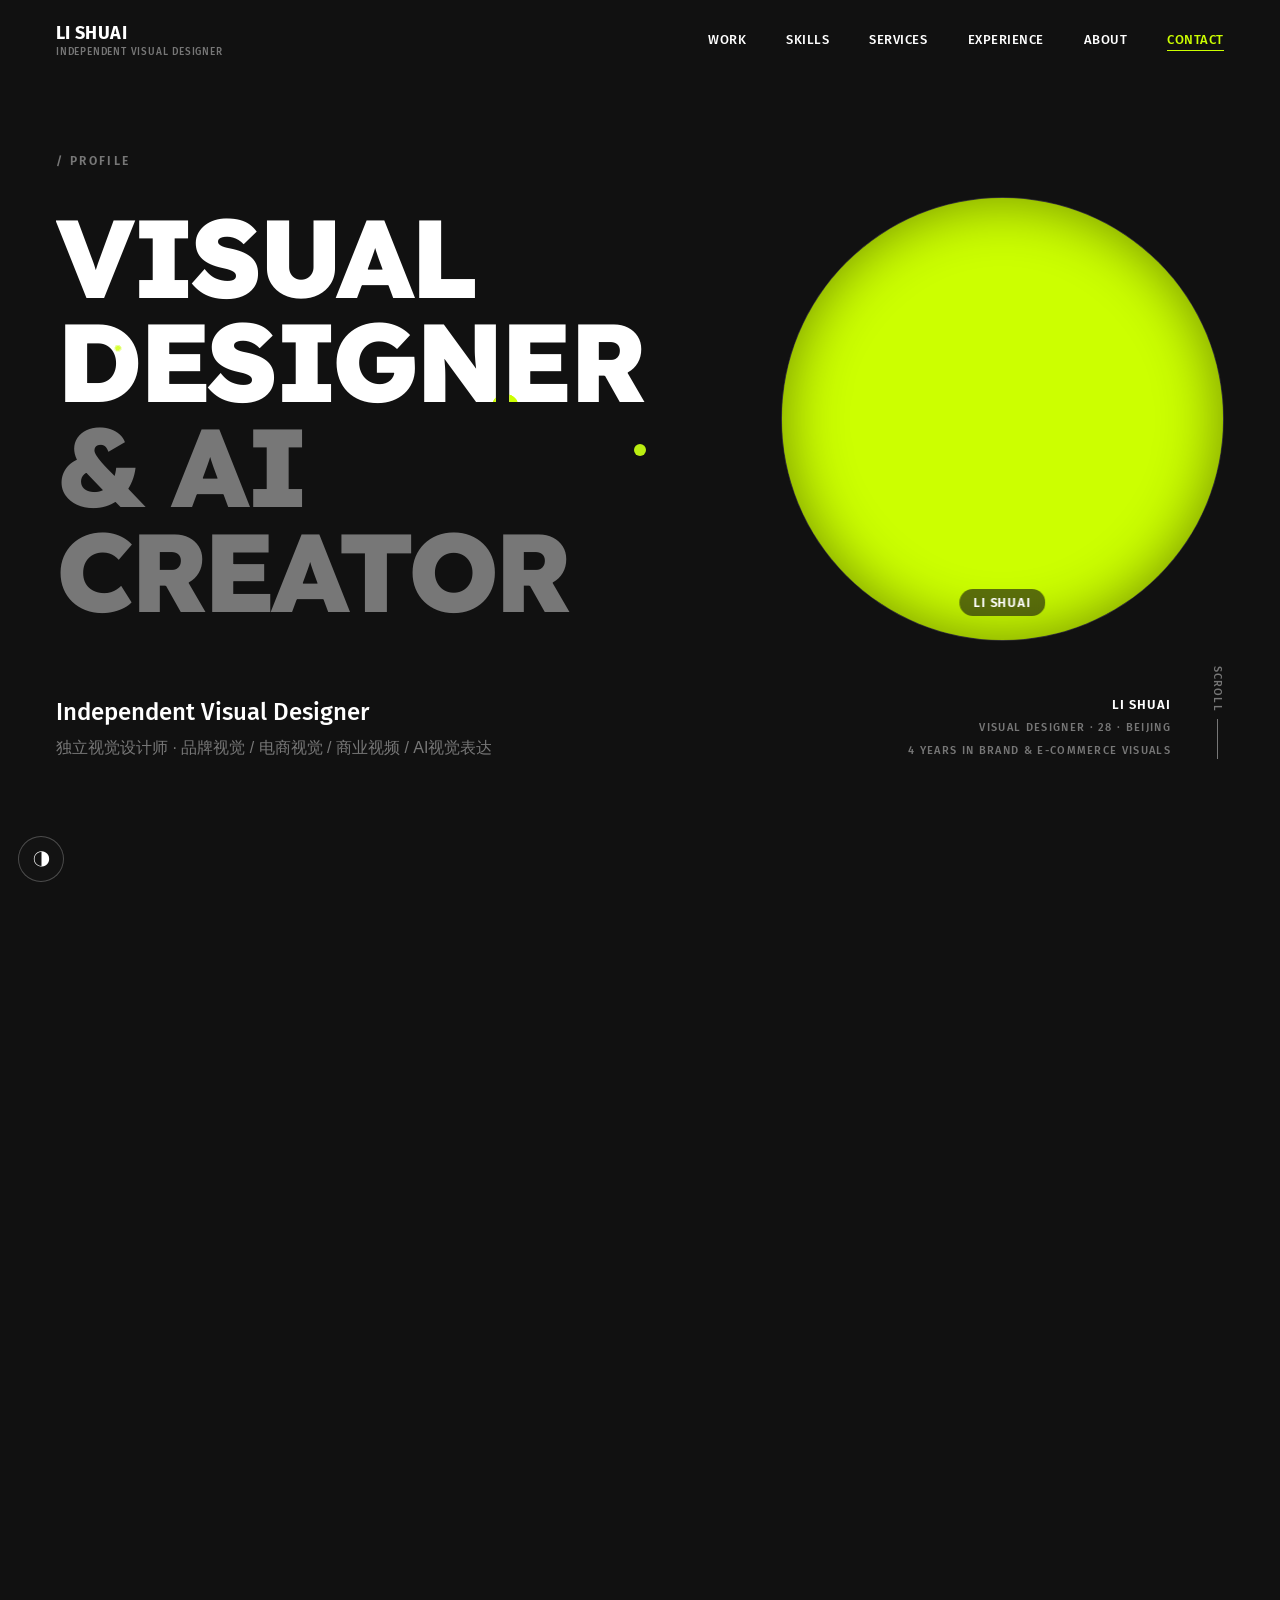
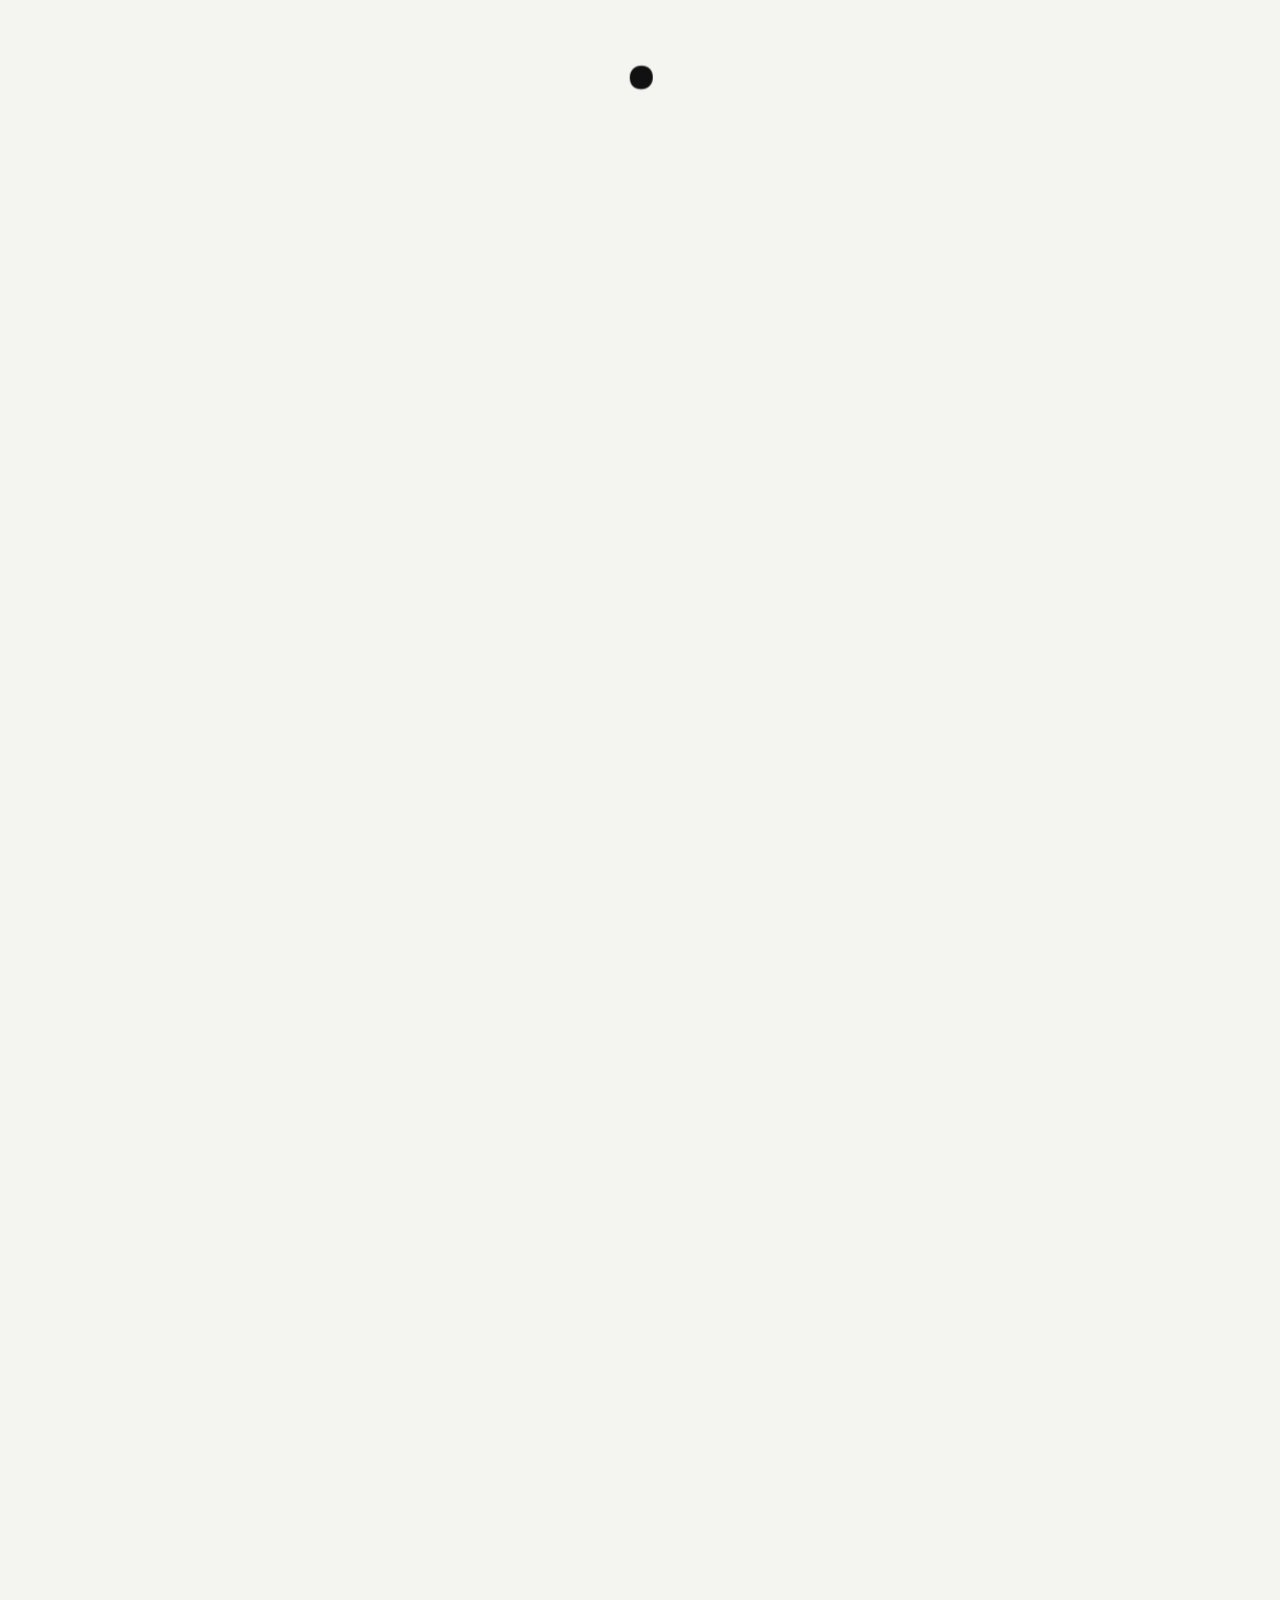
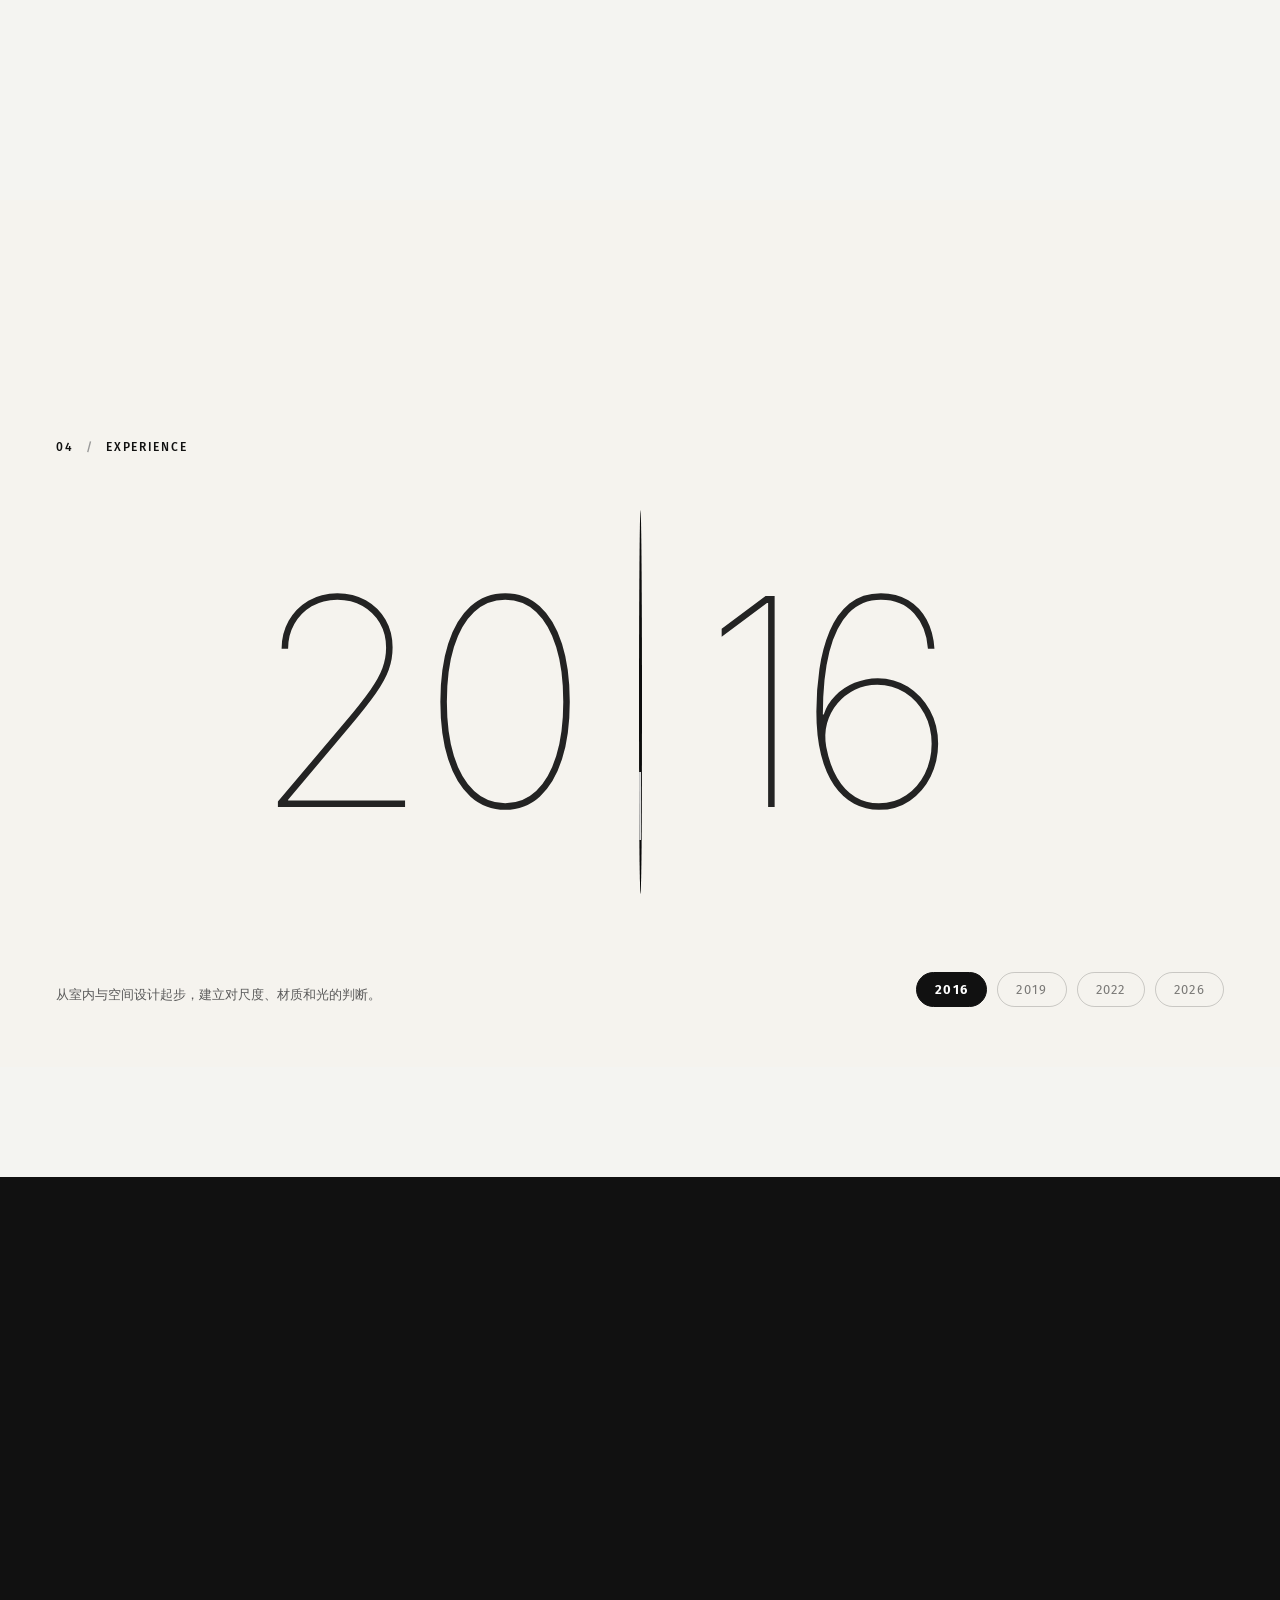
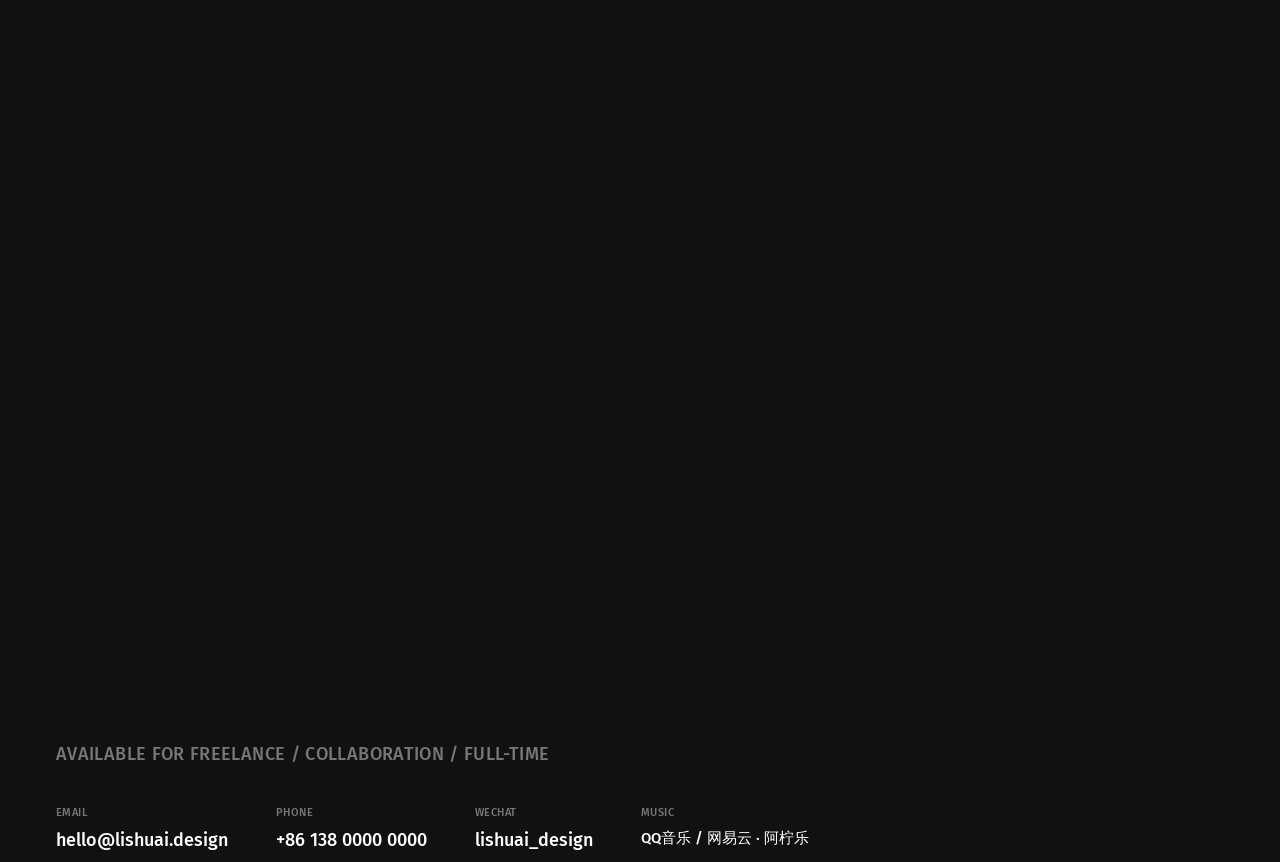
==== commit e95174de: "feat: 屏4 隧道文字穿越 + 屏5 经历屏改版（白底/年份胶囊） 屏4（隧道） - EXPERIENCE 文字从 3px 竖线展开到 670px 胶囊（1.1s），数字同时让开 - 纯 scal" ====
--- a/index.html
+++ b/index.html
@@ -1,5 +1,5 @@
 <!DOCTYPE html>
-<html lang="zh-CN">
+<html lang="zh-CN" class="no-js xp-light">
 <head>
 <meta charset="UTF-8" />
 <meta name="viewport" content="width=device-width, initial-scale=1.0" />
@@ -8,7 +8,7 @@
 <!-- 字体自托管：原 Google Fonts CDN 国内加载失败会回退系统字体，改为本地 woff2（见 assets/fonts/fonts.css） -->
 <link rel="preload" href="assets/fonts/fira-sans-latin-400-normal.woff2" as="font" type="font/woff2" crossorigin />
 <link rel="preload" href="assets/fonts/lexend-latin-800-normal.woff2" as="font" type="font/woff2" crossorigin />
-<link href="assets/fonts/fonts.css" rel="stylesheet" />
+<link href="assets/fonts/fonts.css?v=20261019b" rel="stylesheet" />
 <style>
   :root {
     --bg-primary: #111111;
@@ -85,8 +85,7 @@
   }
   @media (pointer: coarse) { .cursor { display: none; } }
 
-  /* ---------- Layout helpers ---------- */
-  .page { max-width: 1440px; margin: 0 auto; padding: 0 var(--margin); }
+  /* ---------- Layout helpers ---------- */  .page { max-width: 1440px; margin: 0 auto; padding: 0 var(--margin); }
   .section { padding-top: 120px; padding-bottom: 120px; }
   .section--light { background: var(--bg-light); color: var(--text-dark); }
   /* 黑色屏一律改透明 → 让 body 的 #111111 底 + 全屏固定的 Metaballs 流体透出来，
@@ -347,7 +346,7 @@
     position: absolute; inset: 0; width: 100%; height: 100%; object-fit: cover;
     clip-path: inset(100%);
     pointer-events: none;
-    will-change: clip-path;
+    will-change: clip-path, opacity;
   }
   /* 跟随鼠标的绿色光标圆点（呼应参考 pen 的 #88f901）*/
   .hero__lens {
@@ -630,6 +629,17 @@
   .about__left .big { font-size: 56px; font-weight: 700; font-family: var(--font-cn); line-height: 1.05; }
   .about__right .p1 { font-size: 24px; line-height: 1.6; font-family: var(--font-cn); }
   .about__right .p2 { font-size: 18px; line-height: 1.7; color: var(--text-muted); font-family: var(--font-cn); margin-top: 24px; }
+  /* ⚠️ 2026-10-20 用户：音乐只是爱好，用更小的字放在最后，不抢主体 */
+  /* 能力清单：b 做小标签，行距舒展 */
+  .about__right p.p2 b {
+    display: inline-block; min-width: 52px; margin-right: 10px;
+    color: #111; font-weight: 700;   /* 白底上用固定深色，别用主题变量 */
+  }
+  .about__right p.p3 {
+    margin-top: 22px; padding-top: 16px;
+    border-top: 1px solid rgba(0, 0, 0, .12);
+    font-size: 13px; line-height: 1.8; color: var(--text-muted);
+  }
   .about__stats { display: flex; gap: 24px; margin-top: 40px; flex-wrap: wrap; }
   .stat .num { font-size: 48px; font-weight: 700; color: var(--text-dark); line-height: 1; }
   .stat .label { font-size: 12px; font-weight: 500; color: var(--text-muted); letter-spacing: 0.04em; margin-top: 8px; }
@@ -678,9 +688,20 @@
   .contact__title .line.accent { color: var(--accent); }
   .contact__avail { font-size: 18px; font-weight: 500; color: var(--text-muted); margin-top: 40px; letter-spacing: 0.02em; }
   .contact__links { display: flex; gap: 48px; margin-top: 40px; flex-wrap: wrap; }
-  .contact__col .k { font-size: 11px; font-weight: 500; color: var(--text-muted); letter-spacing: 0.04em; }
-  .contact__col .v { font-size: 18px; font-weight: 500; margin-top: 8px; }
+  /* ⚠️ 2026-10-20 用户：最后三行有的高有的低 —— 根因是 <a class="v"> 是 inline、<div class="v"> 是 block，基线不同。
+     统一：每列 flex 纵向、标签固定高度、值一律 block 且不换行。 */
+  .contact__col { display: flex; flex-direction: column; }
+  .contact__col .k {
+    font-size: 11px; font-weight: 500; color: var(--text-muted);
+    letter-spacing: 0.04em; height: 15px; line-height: 15px;
+  }
+  .contact__col .v {
+    display: block; margin-top: 8px;
+    font-size: 18px; font-weight: 500; line-height: 1.4;
+    white-space: nowrap;
+  }
   .contact__col .v:hover { color: var(--accent); }
+  .contact__col .v--sm { font-size: 15px; }   /* 音乐列文字长，缩一号保持不换行 */
 
   /* ---------- Footer ---------- */
   .footer {
@@ -1498,6 +1519,16 @@
   position:sticky;top:0;height:100vh;overflow:hidden;
   background:var(--bg-light);
 }
+/* ⚠️ 2026-10-19 用户：「刷到第五屏时候上面这个动画隧道很抢戏」——
+   隧道滚出视口时，section 底部会露出一条走廊残影，和第五屏同屏很难看。
+   在 sticky 容器底部加一层【黑色渐隐】，C 段（黑底隧道）时打开 → 滚出时底部已经是纯黑。 */
+.s4__sticky::after{
+  content:''; position:absolute; left:0; right:0; bottom:0; height:28vh;
+  background:linear-gradient(to bottom, rgba(17,17,17,0), #111 78%);
+  pointer-events:none; z-index:6;
+  opacity:0; transition:opacity .5s ease;
+}
+.s4__sticky.is-dark::after{ opacity:1; }
 .seg{
   position:absolute;inset:0;
   display:flex;align-items:center;justify-content:center;
@@ -1553,9 +1584,79 @@
   background:radial-gradient(ellipse at 50% 50%, rgba(17,17,17,0) 52%, rgba(17,17,17,.35) 82%, rgba(17,17,17,.7) 100%);
 }
 .tun__mark{
-  position:absolute;left:50%;top:50%;transform:translate(-50%,-50%);
-  text-align:center;pointer-events:none;z-index:2;
-}
+  /* ⚠️ 2026-10-19 用户方案：文字必须【压在全屏黑幕之上】并且始终 100% 不透明，
+     所以改成 body 级 fixed 层（不再受隧道容器层级限制），黑幕从中心扩散时文字仍然清楚。
+     位置由 s4-scroll.js 控制 opacity（隧道离开即隐）。 */
+  position:fixed; inset:0; z-index:360;
+  display:grid; place-items:center;
+  text-align:center;pointer-events:none;
+  opacity:0;
+}
+.tun__mark-a,.tun__mark-b{ grid-area:1 / 1; width:max-content; }   /* 两层重叠在同一格 */
+/* ⚠️ 2026-10-19 用户：「放大时文字位置应该在屏幕居中」——
+   中文行（经历）原本是 block，把英文顶得上移了半个行高，放大后就明显不居中。
+   改成绝对定位（脱离文档流、不占位）→ EXPERIENCE 自身严格居中。 */
+.tun__mark .cn{
+  position:absolute; left:50%; bottom:-0.5em; transform:translateX(-50%);
+  white-space:nowrap;
+}
+.tun__mark-b{
+  /* ⚠️ 2026-10-17：只用 scale 放大，transform 里绝不掺 translate ——
+     之前 translate(-50%,-50%)+scale 的组合会让放大中心漂移，看起来"文字跳到前方"。
+     grid 居中后，origin 就是元素自身中心，放大严格原地。 */
+  transform-origin: 50% 50%;
+  will-change: opacity;   /* ⚠️ 2026-10-19 去掉 transform：它会让浏览器把文字缓存成位图，放大时拉伸 → 糊；去掉后每帧重绘，字始终锐利（代价是 GPU 压力略增）。 */
+}
+/* ⚠️ 用户实测参考视频后确认的机制：「放大穿过字母之间的缝隙」——
+   缝隙越宽越像真的，0.10em 把缝拉到两倍多。
+   ⚠️ 2026-10-19 用户：「文字开始是和中间隧道文字一样大的，不是一出来就大一圈」——
+   所以 B 层【不放大字号】，与 A 层同为 clamp(28px,4.4vw,60px)；尺寸变化全部交给 JS 的 scale。 */
+.tun__mark-b .en{
+  letter-spacing: 0.10em;
+}
+/* ⚠️ EXPERIENCE 必须【实心白】、不用 difference 混合 ——
+   difference 是半透明反相，放大撑满时隧道还会从字里透出来，看着"没进去"。
+   A（Passage）保持原来的 difference 质感不变。 */
+.tun__mark-b .en{ mix-blend-mode: normal; color: #fff; }
+/* 收口黑幕（2026-10-17 用户方案）：隧道末尾文字放大 → 全屏压黑 → 保持到第五屏到位 → 淡出揭示。
+   ⚠️ 用 fixed 全屏层而不是文字层的 ::after —— 因为黑幕必须【跨 section 存在】，
+      才能盖住"隧道结束 → 第五屏进入"这段用户不该看见的滚动。 */
+.jumpveil{
+  /* 2026-10-19 用户方案：不从"全屏 opacity"淡入，而是【从屏幕中心一块黑色圆形扩展开】，
+     像隧道窗口张开那样把四周连同下面的第五屏一起盖住。 */
+  position: fixed; inset: 0; z-index: 340;
+  background: var(--bg-primary);
+  clip-path: circle(0% at 50% 50%);
+  pointer-events: none;
+  will-change: clip-path, opacity;
+}
+/* 文字放大调参面板：默认隐藏，?edit=1 才出现（用户要求"无限大的滑轨"控制文字大小） */
+.ztune{
+  position:fixed; right:18px; bottom:18px; z-index:500;
+  display:none; width:250px; max-height:82vh; overflow-y:auto; padding:14px 16px;
+  background:rgba(16,16,16,.94); border:1px solid rgba(255,255,255,.14);
+  border-radius:12px; backdrop-filter:blur(10px);
+  font-family:var(--font-en); color:#ddd; font-size:12px;
+}
+.ztune.is-on{ display:block; }
+.ztune__h{ font-weight:700; letter-spacing:.08em; margin-bottom:10px; color:var(--accent); }
+.ztune__row{ display:flex; align-items:center; gap:10px; }
+.ztune__row span{ flex:0 0 56px; color:#999; }
+.ztune__row input{ flex:1; accent-color:var(--accent); }
+.ztune__row b{ flex:0 0 46px; text-align:right; color:#fff; }
+.ztune__hint{ margin-top:8px; font-size:11px; color:#777; }
+.ztune__out{
+  margin-top:10px; padding:8px 10px; border-radius:6px;
+  background:rgba(204,255,0,.08); border:1px solid rgba(204,255,0,.22);
+  font-family:Consolas,monospace; font-size:11px; line-height:1.6; color:var(--accent);
+  word-break:break-all; user-select:all;
+}
+.ztune__copy{
+  margin-top:8px; width:100%; padding:7px 0; border-radius:6px; cursor:pointer;
+  border:1px solid rgba(204,255,0,.4); background:rgba(204,255,0,.12);
+  color:var(--accent); font-size:11px; letter-spacing:.08em;
+}
+.ztune__copy:hover{ background:rgba(204,255,0,.2); }
 .tun__mark .en{
   display:block;font-family:var(--font-display);font-weight:800;
   font-size:clamp(28px,4.4vw,60px);letter-spacing:-.02em;
@@ -1695,7 +1796,224 @@
   .lb-open .cursor { width: 12px; height: 12px; }
   .lb-open .cursor.view::after,
   .lb-open .cursor.play::after { display: none; }
-  </style>
+  /* ---------- 04.5 ZOOM THROUGH TEXT（已废弃 2026-10-17 下午）
+     用户澄清：不要独立过渡段，而是把隧道里那个标题文字改成 EXPERIENCE 并在隧道末尾放大穿过
+     （实现在 s4-scroll.js 的 tunMark 处）。这里保留注释占位，避免样式索引错乱。 */
+  /* ---------- 05 EXPERIENCE：Capsule 经历（2026-10-17 改版）----------
+     ⚠️ 字母初始紧贴中线（各偏移 ±0.34em），进屏后由 JS 加 .is-open → 向两侧滑开露出胶囊。
+     胶囊 = 3:1 圆角矩形（border-radius:999px），视频 object-fit:cover。 */
+  /* ⚠️ 2026-10-19 用户截图：第五屏和隧道末尾重叠了（红框里隧道残影还在）——
+     原因是 .xp 用了 margin-top:-35vh 上移。已改回 0：第五屏必须从隧道【完全结束之后】才开始。
+     靠"黑幕盖住接缝"来实现"直接跳过去"的观感，而不是靠两屏重叠。 */
+  /* ⚠️ 2026-10-19 用户三点：
+     ① 胶囊窄一些（980 → var(--cap-w, 780)）
+     ② 年份不用宽字体（Lexend 800 太宽 → Fira Sans 600，数字更瘦）
+     ③ 加调参面板控制【数字字号】和【胶囊宽度】 */
+  /* ⚠️ 2026-10-20 用户：「第五屏就不能都露出来」——
+   屏4（VIDEO SHOWCASE）是整屏一屏装下的，第五屏原来 padding 150+140、stage 520，
+   总高超过 100vh 导致底部被切。这里把上下留白和年份区高度一起压缩，保证一屏看完：
+   110 + 小标14 + 25 + 大标题72 + 12 + 描述48 + stage420 + 年份按钮 ≈ 800px（视口 1080 有富余）。 */
+  .xp { position: relative; margin-top: 0; padding: var(--xp-pad-top, 240px) 0 60px; background: transparent; }
+  /* ⚠️ 2026-10-20 标题重排（照屏3）：小标 → 大字 → 描述，三层一组，左对齐。 */
+  .xp__head {
+    max-width: 1440px; margin: 0 auto; padding: 0 var(--margin) 8px;
+  }
+  .xp__kicker {
+    font-family: var(--font-en); font-size: 12px; font-weight: 500;
+    letter-spacing: .14em; text-transform: uppercase;
+    color: var(--text-primary);
+  }
+  .xp__kicker i { font-style: normal; color: var(--text-muted); margin: 0 8px; }
+  .xp__title {
+    margin: 25px 0 0; line-height: 1; color: var(--text-primary);
+    display: flex; align-items: baseline; gap: 18px;
+  }
+  /* 英文主标题：与屏3「MY SKILLS」同级（clamp 到 72px），700 字重、收紧字距 */
+  .xp__title .en {
+    font-family: var(--font-en); font-size: clamp(38px, 5vw, 72px);
+    font-weight: 700; letter-spacing: -.02em;
+  }
+  /* 中文副标：小一号，弱化，靠基线对齐 */
+  .xp__title .cn {
+    font-family: var(--font-cn, var(--font-display));
+    font-size: clamp(20px, 2vw, 28px); font-weight: 500;
+    color: var(--text-secondary); letter-spacing: .04em;
+  }
+  /* ⚠️ 2026-10-20 用户：描述移到最底一行左侧，年份按钮在右侧 —— 标题区腾空，年份区自然上提 */
+  .xp__foot {
+    max-width: 1440px; margin: 0 auto; padding: 0 var(--margin);
+    display: flex; align-items: flex-end; justify-content: space-between; gap: 40px;
+  }
+  .xp__desc {
+    margin: 0; max-width: 520px;
+    font-size: 13px; line-height: 1.85; color: var(--text-secondary);
+  }
+  .xp__stage {
+    position: relative;
+    max-width: 1440px; margin: 10px auto 0; padding: 0 var(--margin);
+    height: var(--xp-stage-h, 460px);
+    display: grid; place-items: center;
+  }
+  /* ⚠️ 2026-10-19 用户澄清：**一个年份被视频劈开** —— 左 20 / 胶囊 / 右 16，
+     三段【同一水平线】。所以字号可以做大（只有 2 位数），垂直用 translateY(-50%) 精确居中。 */
+  .xp__letter {
+    position: absolute; top: 50%;
+    font-family: 'Inter', var(--font-en); font-weight: var(--year-wt, 100);
+    font-size: var(--year-fs, 290px); line-height: 1;
+    letter-spacing: -0.04em; white-space: nowrap;
+    color: var(--text-primary);
+    pointer-events: none; z-index: 3; will-change: transform;
+    transform: translateY(-50%);
+    /* ⚠️ 2026-10-20 用户：「第一步不要了，就打开效果就好」——
+       去掉数字升起（clip-path），只保留"胶囊展开 + 数字让开"这一下。 */
+    transition: transform 1.15s cubic-bezier(.16,1,.3,1), opacity .6s ease;
+  }
+  .xp__letter--l { right: calc(50% + min(50%, calc(var(--cap-w, 780px) / 2)) + 26px); }
+  .xp__letter--r { left: calc(50% + min(50%, calc(var(--cap-w, 780px) / 2)) + 26px); }
+  /* 进屏：两半先向中间"挤"一点再归位（参考视频的节奏） */
+  .xp__stage .xp__letter--l { transform: translateY(-50%) translateX(var(--xp-gather, 300px)); opacity: .92; }
+  .xp__stage .xp__letter--r { transform: translateY(-50%) translateX(calc(var(--xp-gather, 300px) * -1)); opacity: .92; }
+  .xp__stage.is-open .xp__letter--l { transform: translateY(-50%) translateX(0); opacity: 1; }
+  .xp__stage.is-open .xp__letter--r { transform: translateY(-50%) translateX(0); opacity: 1; }
+
+  .xp__capsule {
+    position: relative; z-index: 2; display: block;
+    width: min(100%, var(--cap-w, 670px)); height: var(--cap-h, 384px);
+    border: 0; padding: 0; cursor: pointer;
+    border-radius: 999px; overflow: hidden;
+    background: #0d0d0d;
+    box-shadow: 0 var(--cap-sh-y, 4px) var(--cap-sh, 15px) rgba(0, 0, 0, var(--cap-sh-o, .6));
+    /* ⚠️ 2026-10-20 照参考视频做的入场：先是一根竖线，再横向展开成胶囊（文字同时让开） */
+    transition: width 1.1s cubic-bezier(.22,1,.36,1),
+                border-radius .8s cubic-bezier(.22,1,.36,1),
+                transform .5s cubic-bezier(.16,1,.3,1),
+                box-shadow .5s;
+  }
+  /* 未进屏 / 刚进屏：缩成一根竖线 */
+  .xp__stage:not(.is-open) .xp__capsule {
+    width: 3px; border-radius: 50%; box-shadow: none;
+  }
+  .xp__capsule:hover { transform: scale(1.012); box-shadow: 0 calc(var(--cap-sh-y, 4px) * 1.2) calc(var(--cap-sh, 15px) * 1.22) rgba(0, 0, 0, var(--cap-sh-o, .6)); }
+  .xp__capsule::after {          /* 底部压暗，保证年份/提示可读 */
+    content: ''; position: absolute; inset: 0;
+    background: linear-gradient(to top, rgba(0,0,0,.55), rgba(0,0,0,0) 45%);
+    pointer-events: none;
+  }
+  /* ⚠️ 2026-10-20 用户：胶囊里的画面要能上下调（object-position 的 Y） */
+  .xp__video { width: 100%; height: 100%; object-fit: cover; object-position: center var(--cap-img-y, 50%); display: block; }
+  .xp__cap-year {
+    position: absolute; left: 6%; bottom: 12%; z-index: 2;
+    font-family: var(--font-display); font-weight: 800;
+    font-size: clamp(24px, 3vw, 46px); letter-spacing: .02em;
+    color: #fff; text-shadow: 0 2px 18px rgba(0,0,0,.6);
+  }
+  .xp__cap-hint {
+    position: absolute; right: 6%; bottom: 14%; z-index: 2;
+    font-family: var(--font-en); font-size: 12px; letter-spacing: .22em;
+    color: rgba(255,255,255,.75);
+  }
+
+  .xp__years {
+    margin: var(--xp-tabs-gap, 40px) 0 0; flex: 0 0 auto;
+    display: flex; gap: 10px; flex-wrap: wrap;
+  }
+  .xp__yr {
+    padding: 9px 18px; border: 1px solid rgba(255,255,255,.18); border-radius: 999px;
+    background: transparent; color: rgba(255,255,255,.55);
+    font-family: var(--font-en); font-size: 13px; letter-spacing: .1em;
+    cursor: pointer; transition: all .25s ease;
+  }
+  .xp__yr:hover { color: #fff; border-color: rgba(255,255,255,.45); }
+  .xp__yr.is-on { background: var(--accent); border-color: var(--accent); color: var(--text-dark); font-weight: 700; }
+
+  /* 详情浮层：左视频（55%）+ 右介绍（45%） */
+  .xp__modal {
+    position: fixed; inset: 0; z-index: 400;
+    display: flex; align-items: center; justify-content: center;
+    padding: 4vh 4vw;
+    background: rgba(8, 8, 8, .96);
+    opacity: 0; visibility: hidden;
+    transition: opacity .32s ease, visibility 0s linear .32s;
+  }
+  .xp__modal.on { opacity: 1; visibility: visible; transition: opacity .32s ease, visibility 0s; }
+  .xp__modalbox {
+    display: grid; grid-template-columns: 55fr 45fr;
+    gap: 0; width: 100%; max-width: 1320px; height: min(78vh, 760px);
+    border-radius: 16px; overflow: hidden;
+    background: #0d0d0d;
+    transform: translateY(18px) scale(.985);
+    transition: transform .5s cubic-bezier(.16,1,.3,1);
+  }
+  .xp__modal.on .xp__modalbox { transform: none; }
+  .xp__modal-video { position: relative; background: #000; overflow: hidden; }
+  .xp__video2 { width: 100%; height: 100%; object-fit: cover; display: block; }
+  .xp__modal-info {
+    padding: clamp(24px, 3.4vw, 52px);
+    display: flex; flex-direction: column; justify-content: center; gap: 18px;
+  }
+  .xp__modal-year {
+    font-family: var(--font-display); font-weight: 800;
+    font-size: clamp(40px, 5vw, 74px); line-height: 1;
+    color: var(--accent);
+  }
+  .xp__modal-title {
+    margin: 0; font-family: var(--font-cn); font-weight: 700;
+    font-size: clamp(20px, 2vw, 28px); line-height: 1.35; color: var(--text-primary);
+  }
+  .xp__modal-desc {
+    margin: 0; font-family: var(--font-cn);
+    font-size: 15px; line-height: 1.9; color: rgba(255,255,255,.62);
+  }
+  .xp__modal-close {
+    align-self: flex-start; margin-top: 10px;
+    padding: 10px 20px; border-radius: 999px;
+    border: 1px solid rgba(255,255,255,.24); background: transparent;
+    color: rgba(255,255,255,.8); font-family: var(--font-en); font-size: 12px;
+    letter-spacing: .12em; cursor: pointer; transition: all .25s ease;
+  }
+  .xp__modal-close:hover { border-color: var(--accent); color: var(--accent); }
+  /* 浮层打开时锁滚动（补偿滚动条宽度，避免页面横向"抻"一下） */
+  .xp-open { overflow: hidden; }
+  .xp-open body { padding-right: var(--sbw, 0px); }
+  @media (max-width: 900px) {
+    .xp__modalbox { grid-template-columns: 1fr; grid-template-rows: 42% 1fr; height: min(88vh, 800px); }
+    .xp__letter { font-size: clamp(110px, 30vw, 200px); }
+    .xp__stage { height: clamp(200px, 52vw, 320px); }
+    .xp__capsule { aspect-ratio: 2.4 / 1; }
+  }
+
+/* ⚠️ 2026-10-20 用户要对比白底：?light=1 时第五屏整块转浅色 */
+html.xp-light .xp{ background:#f5f3ee; }
+html.xp-light .xp__kicker{ color:#111; }
+html.xp-light .xp__kicker i{ color:#999; }
+html.xp-light .xp__letter{ color:#111; }
+html.xp-light .xp__desc{ color:#5a5a5a; }
+html.xp-light .xp__yr{ border-color:rgba(0,0,0,.18); color:rgba(0,0,0,.5); }
+html.xp-light .xp__yr.is-on{ background:#111; border-color:#111; color:#fff; }
+html.xp-light .xp__cap-hint{ color:#333; background:rgba(255,255,255,.85); }
+
+/* ⚠️ 2026-10-20 用户要能点按钮切换白/深（?light=1 之外的手动开关）—— 左下浮动圆钮，上生产前删 */
+.xp-theme{
+  position:fixed; left:18px; bottom:18px; z-index:501;
+  width:46px; height:46px; border-radius:50%; cursor:pointer;
+  border:1px solid rgba(255,255,255,.24); background:rgba(20,20,20,.9);
+  color:#fff; font-size:17px; line-height:1;
+  display:flex; align-items:center; justify-content:center;
+  backdrop-filter:blur(8px); transition:transform .2s ease, background .2s ease;
+}
+.xp-theme:hover{ transform:scale(1.08); background:rgba(204,255,0,.18); border-color:var(--accent); color:var(--accent); }
+
+/* ⚠️ 2026-10-20 用户：点导航跳转后画面高度不对（内容顶到固定导航下面）。
+   根因：全站没有 scroll-margin-top —— 锚点滚动会把元素顶边对齐视口顶，正好被 80px 高的固定导航盖住。
+   这里统一给带 id 的 section 留出「导航高 + 呼吸」= 104px。 */
+section[id], .section[id], main > section {
+  scroll-margin-top: 104px;
+}
+/* iframe 那一屏（skills）本身是 iframe，锚点落在 iframe 元素上，同样需要留白 */
+#skills { scroll-margin-top: 104px; }
+/* 隧道屏（#services）是 420vh 的叙事段，锚点应落在它真正"开始讲故事"的位置之后 */
+#services { scroll-margin-top: 0; }
+</style>
 </head>
 <body>
 
@@ -1858,10 +2176,6 @@
             <div class="tun__hov" id="tunHov"><img id="tunHovImg" alt="" /></div>
             <div class="tun__tip" id="tunTip">VIEW</div>
           </div>
-          <div class="tun__mark">
-            <span class="en">Passage</span>
-            <span class="cn">作品集 · 隧道</span>
-          </div>
         </div>
 
       </div>
@@ -1890,32 +2204,57 @@
 
 
   <!-- 05 EXPERIENCE -->
-  <section class="section section--dark" id="experience">
-    <div class="page">
-      <div class="section-head reveal">
-        <div class="section-head__title"><span class="en">Experience</span>经历</div>
-        <div class="index-num">04</div>
-      </div>
-      <div class="reveal">
-        <div class="exp__item">
-          <div class="exp__year muted">2016</div>
-          <div class="exp__desc">室内 / 空间设计 · Interior / Spatial Design</div>
-        </div>
-        <div class="exp__item">
-          <div class="exp__year muted">2019</div>
-          <div class="exp__desc">达城闻庆北京建筑工程 · 建筑设计</div>
-        </div>
-        <div class="exp__item">
-          <div class="exp__year bright">2022</div>
-          <div class="exp__desc">北京腾达远志科技 · 电商视觉设计</div>
-        </div>
-        <div class="exp__item">
-          <div class="exp__year accent">2026</div>
-          <div class="exp__desc">独立视觉设计师 · Independent Visual Designer / AI MV Creator</div>
-        </div>
+  <!-- 05 EXPERIENCE —— Capsule 经历（2026-10-17 改版）
+       Capsule Hero 风格：巨型字母 L / S 进屏时向两侧分开 → 露出胶囊视频；
+       点胶囊 → 视频放大到【左半屏】、右侧滑入该段介绍。
+       ⚠️ 视频先用 media/ 的现成素材占位，用户实拍后替换 xpData[].src 即可。 -->
+  <section class="xp" id="experience">
+    <!-- ⚠️ 2026-10-20 用户：「标题的文字高度和内容重新编排，看其他屏的标题高度和小标题」——
+         照屏3（MY SKILLS）那套：编号+英文小标 / 中文大字 / 一段描述，三层一组。 -->
+    <!-- ⚠️ 2026-10-20 用户：「算了不要标题，只要标题上面的（小标）就好了」——
+         去掉 MY EXPERIENCE 大标题，只留 04 / EXPERIENCE 这一行。 -->
+    <div class="xp__head">
+      <div class="xp__kicker">04 <i>/</i> EXPERIENCE</div>
+    </div>
+
+    <div class="xp__stage" id="xpStage">
+      <!-- 2026-10-19 用户澄清：不是"2016 + 2026"两个年份，而是【一个年份被视频劈开】：
+           左边 20、中间胶囊、右边 16，三段同一水平线。切换年份时左右两半跟着变。 -->
+      <span class="xp__letter xp__letter--l" id="xpYearL" aria-hidden="true">20</span>
+      <span class="xp__letter xp__letter--r" id="xpYearR" aria-hidden="true">16</span>
+      <button class="xp__capsule" id="xpCapsule" type="button" aria-label="展开这段经历的介绍">
+        <video class="xp__video" id="xpVideo" muted playsinline loop preload="metadata"></video>
+        <span class="xp__cap-hint">点击展开</span>
+      </button>
+    </div>
+
+    <!-- ⚠️ 2026-10-20 用户：描述移到最下面一行，年份按钮放右侧；标题区腾空后年份区自然上提 -->
+    <div class="xp__foot">
+      <p class="xp__desc" id="xpDesc">从室内与空间设计起步，建立对尺度、材质和光的判断。</p>
+      <div class="xp__years" id="xpYears">
+      <button class="xp__yr is-on" data-i="0" type="button">2016</button>
+      <button class="xp__yr" data-i="1" type="button">2019</button>
+      <button class="xp__yr" data-i="2" type="button">2022</button>
+      <button class="xp__yr" data-i="3" type="button">2026</button>
       </div>
     </div>
   </section>
+
+  <!-- 经历详情浮层：左视频 / 右介绍 -->
+  <div class="xp__modal" id="xpModal" aria-hidden="true">
+    <div class="xp__modalbox">
+      <div class="xp__modal-video">
+        <video class="xp__video2" id="xpVideo2" muted playsinline loop preload="metadata"></video>
+      </div>
+      <div class="xp__modal-info">
+        <div class="xp__modal-year" id="xpModalYear">2016</div>
+        <h3 class="xp__modal-title" id="xpModalTitle">室内 / 空间设计</h3>
+        <p class="xp__modal-desc" id="xpModalDesc"></p>
+        <button class="xp__modal-close" id="xpModalClose" type="button">关闭 ×</button>
+      </div>
+    </div>
+  </div>
+
 
   <!-- 06 ABOUT -->
   <section class="section section--light" id="about">
@@ -1926,8 +2265,9 @@
           <div class="big">关于我</div>
         </div>
         <div class="about__right reveal">
-          <p class="p1">我是李帅，一名独立视觉设计师，同时也是原创音乐人（艺名：阿柠乐）。从建筑设计到电商视觉，再到 AI 影像与音乐 MV，我一直用视觉语言讲述真实的故事。</p>
-          <p class="p2">多年商业设计经验覆盖品牌视觉、电商详情页、视频广告、包装设计等领域。我相信好的设计不只是好看，更要解决问题、传递情绪、建立信任。现在专注于 AI 生成影像与商业视觉的结合，为品牌创造有记忆点的视觉体验。</p>
+          <p class="p1">视觉设计 5 年，做电商与品牌视觉。擅长把产品拍不出、画不出的质感做出来——光影、材质、细节，让画面自己会说话。</p>
+          <p class="p2"><b>电商</b>　详情页、主图、大促会场、活动页，理解转化逻辑，不只是把页面排好看。<br><b>平面</b>　海报、画册、品牌物料，从设计到印前输出独立完成。<br><b>动态</b>　AI 影像生成与动效，能做产品演示、动态主图与短视频。<br><b>工具</b>　Photoshop / Illustrator / After Effects / AI 生成工具</p>
+          <p class="p3">业余写歌，艺名阿柠乐。音乐是爱好，也是理解节奏与情绪的另一条路径。</p>
           <div class="about__stats">
             <div class="stat"><div class="num">4Y+</div><div class="label">零外包独立交付</div></div>
             <div class="stat"><div class="num">60%+</div><div class="label">AI 工作流提效</div></div>
@@ -1935,53 +2275,6 @@
             <div class="stat"><div class="num">双11/618</div><div class="label">大促视觉经验</div></div>
           </div>
 
-          <div class="music-card">
-            <div class="music-card__cover">
-              <img src="assets/pahei-cover.jpg" alt="怕黑的人">
-            </div>
-            <div>
-              <div class="music-card__title">《怕黑的人》</div>
-              <div class="music-card__meta">作词 / 作曲 · 李帅 · 艺名：阿柠乐</div>
-              <p class="music-card__desc">关于爱情里把自己弄丢了，又希望可以找回那个爱哭爱笑的自己。QQ音乐、汽水音乐、网易云音乐均可收听。</p>
-              <audio controls preload="metadata">
-                <source src="assets/pahei-de-ren.mp3" type="audio/mpeg">
-                您的浏览器不支持音频播放。
-              </audio>
-            </div>
-          </div>
-        </div>
-      </div>
-    </div>
-  </section>
-
-  <!-- 07 SELECTED PROJECT -->
-  <section class="section section--secondary">
-    <div class="page">
-      <div class="sp__head reveal">
-        <div>
-          <div class="eyebrow">SELECTED PROJECT</div>
-          <div class="big">重点案例</div>
-        </div>
-        <a class="sp__view" href="project.html">VIEW CASE <span class="arrow">→</span></a>
-      </div>
-      <div class="sp__hero reveal" id="spHero">
-        <video muted loop playsinline preload="metadata" id="spVideo">
-          <source src="assets/maybach-ad.mp4" type="video/mp4">
-        </video>
-        <div class="overlay"><span>MAYBACH</span></div>
-      </div>
-      <div class="sp__info reveal">
-        <div>
-          <div class="num">01</div>
-          <div class="title">迈巴赫视频广告</div>
-        </div>
-        <div>
-          <p class="desc">为迈巴赫打造的高端品牌视频，以电影级运镜与光影呈现极致工艺与尊贵气场，营造从容不迫的豪华叙事。</p>
-          <div class="sp__meta">
-            <div><div class="k">YEAR</div><div class="v">2024</div></div>
-            <div><div class="k">CATEGORY</div><div class="v">Campaign / Automotive</div></div>
-            <div><div class="k">ROLE</div><div class="v">Art Direction / Visual Design</div></div>
-          </div>
         </div>
       </div>
     </div>
@@ -2001,7 +2294,7 @@
         <div class="contact__col"><div class="k">EMAIL</div><a class="v" href="mailto:hello@lishuai.design">hello@lishuai.design</a></div>
         <div class="contact__col"><div class="k">PHONE</div><div class="v">+86 138 0000 0000</div></div>
         <div class="contact__col"><div class="k">WECHAT</div><div class="v">lishuai_design</div></div>
-        <div class="contact__col"><div class="k">MUSIC</div><a class="v" href="https://y.qq.com/n/ryqq_v2/profile/like/song" target="_blank">QQ音乐 / 汽水音乐 / 网易云 · 阿柠乐</a></div>
+        <div class="contact__col"><div class="k">MUSIC</div><a class="v v--sm" href="https://y.qq.com/n/ryqq_v2/profile/like/song" target="_blank">QQ音乐 / 网易云 · 阿柠乐</a></div>
       </div>
     </div>
   </section>
@@ -3322,7 +3615,7 @@
     three.src = 'assets/vendor/three.min.js';
     three.onload = function () {
       var app = document.createElement('script');
-      app.src = 's4-scroll.js?v=20261013i';
+      app.src = 's4-scroll.js?v=20261019y';
       document.body.appendChild(app);
     };
     three.onerror = function () { done = false; };   /* 失败允许 8 秒兜底再试一次 */
@@ -3341,6 +3634,93 @@
   setTimeout(load, 8000);
 })();
 </script>
+  <!-- ⚠️ 2026-10-19：隧道标题层必须放在隧道 DOM【之外】。
+       之前在 .s4/.s4__sticky 内部，虽然是 position:fixed，但祖先有 transform →
+       fixed 退化成相对祖先定位，结果文字仍在 3D 场景内部、被走廊墙挡住（EXPERIENCE 中间缺字）。
+       现在搬到 body 级：隧道 < 黑幕(340) < 文字(360)，且不受任何 3D 变换影响。 -->
+  <div class="tun__mark" id="tunMark">
+    <!-- 前段：Passage（隧道推进时的标题）-->
+    <div class="tun__mark-a" id="tunMarkA">
+      <span class="en">Passage</span>
+      <span class="cn">作品集 · 隧道</span>
+    </div>
+    <!-- 末段：EXPERIENCE（快到结束时淡入并放大，穿过去进第五屏）-->
+    <div class="tun__mark-b" id="tunMarkB">
+      <span class="en">EXPERIENCE</span>
+      <span class="cn">经历</span>
+    </div>
+  </div>
+
+  <!-- 文字放大调参面板（2026-10-19 用户要求）：?edit=1 打开，实时调"最大放大倍数" -->
+  <button class="xp-theme" id="xpTheme" type="button" title="切换第五屏配色（白底 / 深色）">◐</button>
+
+  <div class="ztune" id="ztune">
+    <div class="ztune__h">视觉调参</div>
+    <label class="ztune__row">
+      <span>最大倍数</span>
+      <input type="range" id="ztuneRange" min="1" max="800" step="1" value="449">
+      <b id="ztuneVal">450</b>
+    </label>
+    <label class="ztune__row">
+      <span>胶囊宽</span>
+      <input type="range" id="ztCapW" min="380" max="1100" step="10" value="670">
+      <b id="ztCapWv">670</b>
+    </label>
+    <label class="ztune__row">
+      <span>胶囊高</span>
+      <input type="range" id="ztCapH" min="120" max="520" step="4" value="384">
+      <b id="ztCapHv">384</b>
+    </label>
+    <label class="ztune__row">
+      <span>数字字号</span>
+      <input type="range" id="ztYearFs" min="10" max="500" step="2" value="290">
+      <b id="ztYearFsv">290</b>
+    </label>
+    <label class="ztune__row">
+      <span>数字字重</span>
+      <input type="range" id="ztYearWt" min="100" max="400" step="10" value="100">
+      <b id="ztYearWtv">600</b>
+    </label>
+    <label class="ztune__row">
+      <span>画面上下</span>
+      <input type="range" id="ztImgY" min="0" max="100" step="1" value="50">
+      <b id="ztImgYv">50%</b>
+    </label>
+    <label class="ztune__row">
+      <span>阴影上下</span>
+      <input type="range" id="ztShY" min="-40" max="140" step="2" value="4">
+      <b id="ztShYv">4</b>
+    </label>
+    <label class="ztune__row">
+      <span>胶囊阴影</span>
+      <input type="range" id="ztCapSh" min="0" max="220" step="5" value="15">
+      <b id="ztCapShv">15</b>
+    </label>
+    <label class="ztune__row">
+      <span>标题上距</span>
+      <input type="range" id="ztPadTop" min="60" max="320" step="5" value="240">
+      <b id="ztPadTopv">240</b>
+    </label>
+    <label class="ztune__row">
+      <span>年份区高</span>
+      <input type="range" id="ztStageH" min="260" max="620" step="10" value="460">
+      <b id="ztStageHv">460</b>
+    </label>
+    <label class="ztune__row">
+      <span>按钮上距</span>
+      <input type="range" id="ztTabsGap" min="0" max="120" step="5" value="40">
+      <b id="ztTabsGapv">40</b>
+    </label>
+    <div class="ztune__out" id="ztOut">—</div>
+    <button class="ztune__copy" id="ztCopy" type="button">复制数值</button>
+  </div>
+
+  <!-- 跳转黑幕（2026-10-17 用户方案）：
+       隧道末尾文字放大时压满全屏 → 保持全黑（期间用户继续滚但看不见）→
+       第五屏滚到视口中心后淡出 → 观感就是"直接跳到第五屏"。
+       ⚠️ fixed + pointer-events:none，不参与布局也不挡点击。 -->
+  <div class="jumpveil" id="jumpVeil" aria-hidden="true"></div>
+
 <script>
   /* ⚡ 手机性能（2026-10-16）：视频离开视野自动暂停（手机解码视频极贵；实测滚到屏 5~8 时
      主页面仍有 1 个视频在后台播放）。离开即暂停、回来自动续播（只恢复"本来在播"的）。
@@ -3364,5 +3744,229 @@
     vids.forEach(function (v) { io.observe(v); });
   })();
 </script>
+<script>
+  /* ⚡ ZOOM THROUGH TEXT（2026-10-17）—— 隧道 → 经历 的过渡
+     大字随滚动放大，从字母缝隙穿出去，缝隙撑满整屏后接上黑底的「经历」屏。
+     ⚠️ 性能：用 IntersectionObserver 只在可见时跑 rAF；离屏立即停（手机端友好）。
+     ⚠️ 只写 transform/opacity（合成层），不碰布局属性。
+     ⚠️ 必须待在 <script> 里 —— 上次把 JS 插进 <style> 的教训（CSS 解析被搅乱）。 */
+  (function () {
+    var sec = document.getElementById('zoomtext');
+    var word = document.getElementById('ztWord');
+    var hint = document.getElementById('ztHint');
+    if (!sec || !word) return;
+
+    var active = false, raf = 0, lastP = -1;
+
+    function tick() {
+      raf = 0;
+      if (!active) return;
+      var r = sec.getBoundingClientRect();
+      var total = sec.offsetHeight - window.innerHeight;
+      var p = total > 0 ? Math.min(1, Math.max(0, -r.top / total)) : 0;
+
+      if (Math.abs(p - lastP) > 0.0008) {          /* 值没变就不写样式 */
+        lastP = p;
+        /* 0 → 0.62：放大（1 → 34 倍，约 5 个数量级的视觉冲击）；
+           0.50 起开始淡出：让"缝隙"彻底接管画面，避免字边毛刺。
+           缓动用 pow：前段慢、后段陡然加速 —— 才有"被吸进去"的体感。 */
+        var g = Math.pow(Math.min(1, p / 0.62), 2.1);
+        var sc = 1 + g * 33;
+        word.style.transform = 'scale(' + sc.toFixed(3) + ')';
+        var fade = Math.max(0, Math.min(1, (p - 0.46) / 0.16));
+        word.style.opacity = (1 - fade).toFixed(3);
+        if (hint) hint.style.opacity = Math.max(0, 0.5 - p * 2.2).toFixed(3);
+      }
+      raf = requestAnimationFrame(tick);
+    }
+
+    if ('IntersectionObserver' in window) {
+      new IntersectionObserver(function (es) {
+        active = es[0].isIntersecting;
+        if (active && !raf) raf = requestAnimationFrame(tick);
+      }, { rootMargin: '15% 0px' }).observe(sec);
+    } else {
+      active = true; raf = requestAnimationFrame(tick);
+    }
+  })();
+</script>
+<script>
+  /* ⚡ EXPERIENCE Capsule（2026-10-17 改版）
+     - 进屏 → 巨型字母 L/S 向两侧分开，露出胶囊视频
+     - 年份按钮 → 换胶囊里的视频
+     - 点胶囊 → 浮层：左视频 + 右介绍（点背景 / ESC / 关闭按钮退出）
+     ⚠️ 视频先用 media/ 与 assets/ 的现成素材占位；用户实拍后只改 XP[].src 和文案即可。
+     ⚠️ 必须待在 <script> 里（血的教训：JS 插进 <style> 会搅乱 CSS 解析）。 */
+  (function () {
+    var XP = [
+      { year: '2016', src: 'media/lumion.mp4',      title: '室内 / 空间设计', desc: '从室内与空间设计起步，建立对尺度、材质和光的判断。' },
+      { year: '2019', src: 'media/autocad.mp4',     title: '建筑设计 · 达城闻庆北京建筑工程', desc: '进入建筑设计领域，参与方案与施工图，习惯用技术语言表达空间。' },
+      { year: '2022', src: 'media/illustrator.mp4', title: '电商视觉设计 · 北京腾达远志科技', desc: '转向电商视觉，做品牌与商品的图像表达，开始大量产出商业视觉作品。' },
+      { year: '2026', src: 'assets/mv-final.mp4',   title: '独立视觉设计师 / AI MV Creator', desc: '以独立身份工作，做品牌视觉与 AI 影像创作，把设计经验带进动态叙事。' }
+    ];
+    var cur = 0;
+    var stage = document.getElementById('xpStage');
+    var cap = document.getElementById('xpCapsule');
+    var vid = document.getElementById('xpVideo');
+    var capYear = document.getElementById('xpCapYear');
+    /* 年份"被视频劈开"的两半（2026-10-19）：切年份时左右同步更新 */
+    var xpDesc = document.getElementById('xpDesc');   /* 简介随年份自动切换 */
+    var yearL = document.getElementById('xpYearL');
+    var yearR = document.getElementById('xpYearR');
+    var years = document.getElementById('xpYears');
+    var modal = document.getElementById('xpModal');
+    var mVideo = document.getElementById('xpVideo2');
+    var mYear = document.getElementById('xpModalYear');
+    var mTitle = document.getElementById('xpModalTitle');
+    var mDesc = document.getElementById('xpModalDesc');
+    var closeBtn = document.getElementById('xpModalClose');
+    if (!stage || !cap || !vid || !years || !modal) return;
+
+    function playV(v) { var p = v.play(); if (p && p.catch) p.catch(function () {}); }
+
+    function setItem(i) {
+      cur = Math.max(0, Math.min(XP.length - 1, i));
+      var it = XP[cur];
+      vid.src = it.src; vid.load(); playV(vid);
+      if (capYear) capYear.textContent = it.year;
+      if (xpDesc) xpDesc.textContent = it.desc;
+      if (yearL) yearL.textContent = it.year.slice(0, 2);
+      if (yearR) yearR.textContent = it.year.slice(2);
+      Array.prototype.forEach.call(years.querySelectorAll('.xp__yr'), function (b) {
+        b.classList.toggle('is-on', +b.dataset.i === cur);
+      });
+      if (modal.classList.contains('on')) fillModal();
+    }
+    function fillModal() {
+      var it = XP[cur];
+      mVideo.src = it.src; mVideo.load(); playV(mVideo);
+      mYear.textContent = it.year;
+      mTitle.textContent = it.title;
+      mDesc.textContent = it.desc;
+    }
+    function openModal() {
+      fillModal();
+      modal.classList.add('on');
+      modal.setAttribute('aria-hidden', 'false');
+      document.body.classList.add('xp-open');
+    }
+    function closeModal() {
+      modal.classList.remove('on');
+      modal.setAttribute('aria-hidden', 'true');
+      document.body.classList.remove('xp-open');
+      mVideo.pause();
+    }
+
+    years.addEventListener('click', function (e) {
+      var b = e.target.closest ? e.target.closest('.xp__yr') : null;
+      if (b) setItem(+b.dataset.i);
+    });
+    cap.addEventListener('click', openModal);
+    if (closeBtn) closeBtn.addEventListener('click', closeModal);
+    modal.addEventListener('click', function (e) { if (e.target === modal) closeModal(); });
+    document.addEventListener('keydown', function (e) {
+      if (e.key === 'Escape' && modal.classList.contains('on')) closeModal();
+    });
+
+    /* 字母分开：进屏时触发（离屏收回 + 暂停视频，省资源） */
+    if ('IntersectionObserver' in window) {
+      new IntersectionObserver(function (es) {
+        es.forEach(function (en) {
+          if (en.isIntersecting) { stage.classList.add('is-open'); if (vid.paused) playV(vid); }
+          else { stage.classList.remove('is-open'); vid.pause(); }
+        });
+      }, { threshold: 0.3 }).observe(stage);
+    } else {
+      stage.classList.add('is-open');
+    }
+
+    setItem(0);
+  })();
+</script>
+<script>
+  /* 视觉调参面板（2026-10-19）：5 个滑块 —— 放大倍数 / 胶囊宽·高 / 数字字号·字宽；
+     底部实时汇总当前数值，一键复制（用户习惯：调完把数值发回给我固化）。
+     ⚠️ 必须内联（不能放懒加载的 s4-scroll.js，否则打开页面看不到面板）。 */
+  (function () {
+    var root = document.documentElement;
+    var S = { zoom: 449, capW: 670, capH: 384, yearFs: 290, yearWt: 100, padTop: 240, stageH: 460, tabsGap: 40, capSh: 15, imgY: 50, shY: 4 };
+    var out = document.getElementById('ztOut');
+    var copyBtn = document.getElementById('ztCopy');
+    var panel = document.getElementById('ztune');
+    if (panel && /[?&]edit=1/.test(location.search)) panel.classList.add('is-on');
+    /* 左下圆钮：点一下切换第五屏白底 / 深色（用户要能手动点） */
+    var themeBtn = document.getElementById('xpTheme');
+    if (themeBtn) {
+      themeBtn.addEventListener('click', function () {
+        root.classList.toggle('xp-light');
+        themeBtn.textContent = root.classList.contains('xp-light') ? '◑' : '◐';
+      });
+      if (root.classList.contains('xp-light')) themeBtn.textContent = '◑';
+    }
+    /* ?light=1 → 第五屏白底试色 */
+    if (/[?&]light=1/.test(location.search)) root.classList.add('xp-light');
+
+    var map = [
+      ['ztuneRange', 'zoom',   'ztuneVal',  function (v) { return v + 1; }],
+      ['ztCapW',     'capW',   'ztCapWv',   null],
+      ['ztCapH',     'capH',   'ztCapHv',   null],
+      ['ztYearFs',   'yearFs', 'ztYearFsv', null],
+      ['ztYearWt',   'yearWt', 'ztYearWtv', null],
+      ['ztImgY',     'imgY',   'ztImgYv',   function (v) { return v + '%'; }],
+      ['ztShY',      'shY',    'ztShYv',    null],
+      ['ztCapSh',    'capSh',  'ztCapShv',  null],
+      ['ztPadTop',   'padTop', 'ztPadTopv', null],
+      ['ztStageH',   'stageH', 'ztStageHv', null],
+      ['ztTabsGap',  'tabsGap','ztTabsGapv', null]
+    ];
+
+    function apply() {
+      root.style.setProperty('--cap-img-y', S.imgY + '%');
+      root.style.setProperty('--cap-sh-y', S.shY + 'px');
+      root.style.setProperty('--cap-sh', S.capSh + 'px');
+      root.style.setProperty('--xp-pad-top', S.padTop + 'px');
+      root.style.setProperty('--xp-stage-h', S.stageH + 'px');
+      root.style.setProperty('--xp-tabs-gap', S.tabsGap + 'px');
+      root.style.setProperty('--cap-w', S.capW + 'px');
+      root.style.setProperty('--cap-h', S.capH + 'px');
+      Array.prototype.forEach.call(document.querySelectorAll('.xp__letter'), function (el) {
+        el.style.fontSize = S.yearFs + 'px';
+        el.style.fontWeight = S.yearWt;
+      });
+      window.__zoomMax = S.zoom;             /* s4-scroll.js 读取它 */
+      if (out) {
+        out.textContent = '放大 ' + (S.zoom + 1) + '× · 胶囊 ' + S.capW + '×' + S.capH +
+                          ' · 字号 ' + S.yearFs + ' · 字重 ' + S.yearWt +
+                          ' · 上距 ' + S.padTop + ' · 区高 ' + S.stageH + ' · 钮距 ' + S.tabsGap + ' · 阴影 ' + S.capSh + ' · 阴影Y ' + S.shY + ' · 画面上 ' + S.imgY + '%';
+      }
+    }
+
+    map.forEach(function (m) {
+      var input = document.getElementById(m[0]);
+      var label = document.getElementById(m[2]);
+      if (!input) return;
+      input.value = S[m[1]];
+      if (label) label.textContent = m[3] ? m[3](S[m[1]]) : S[m[1]];
+      input.addEventListener('input', function () {
+        S[m[1]] = +input.value;
+        if (label) label.textContent = m[3] ? m[3](S[m[1]]) : S[m[1]];
+        apply();
+      });
+    });
+
+    if (copyBtn) {
+      copyBtn.addEventListener('click', function () {
+        var txt = '放大 ' + (S.zoom + 1) + '× · 胶囊 ' + S.capW + '×' + S.capH +
+                  ' · 字号 ' + S.yearFs + ' · 字重 ' + S.yearWt +
+                  ' · 上距 ' + S.padTop + ' · 区高 ' + S.stageH + ' · 钮距 ' + S.tabsGap + ' · 阴影 ' + S.capSh + ' · 阴影Y ' + S.shY + ' · 画面上 ' + S.imgY + '%';
+        if (navigator.clipboard) navigator.clipboard.writeText(txt);
+        copyBtn.textContent = '已复制 ✓';
+        setTimeout(function () { copyBtn.textContent = '复制数值'; }, 1200);
+      });
+    }
+
+    apply();
+  })();
+</script>
 </body>
 </html>
--- a/assets/fonts/fonts.css
+++ b/assets/fonts/fonts.css
@@ -119,3 +119,19 @@
   font-display: swap;
   src: url('./climate-crisis-latin-400-normal.woff2') format('woff2');
 }
+
+/* Inter 细字重（2026-10-19 新增）：年份大字要"很细"，原来最细只有 300 */
+@font-face {
+  font-family: 'Inter';
+  font-style: normal;
+  font-weight: 100;
+  font-display: swap;
+  src: url('./inter-latin-100-normal.woff2') format('woff2');
+}
+@font-face {
+  font-family: 'Inter';
+  font-style: normal;
+  font-weight: 200;
+  font-display: swap;
+  src: url('./inter-latin-200-normal.woff2') format('woff2');
+}
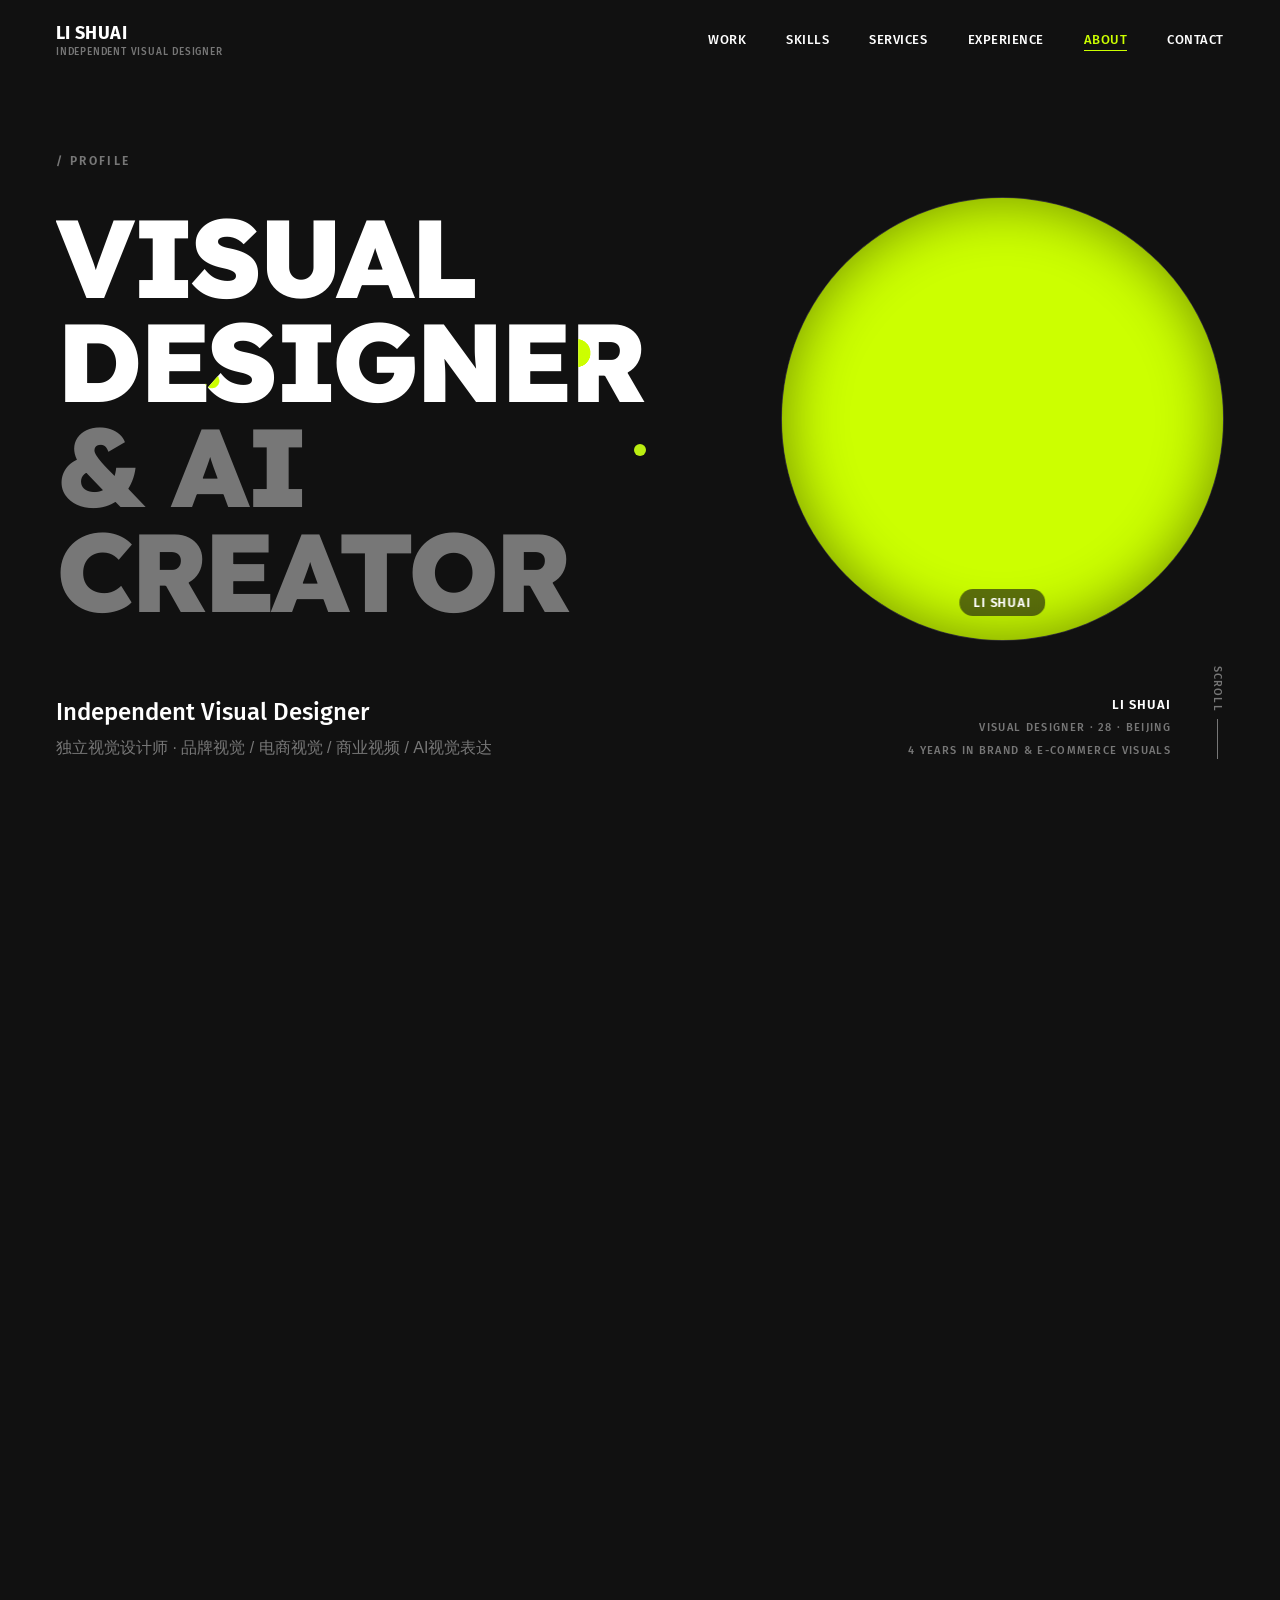
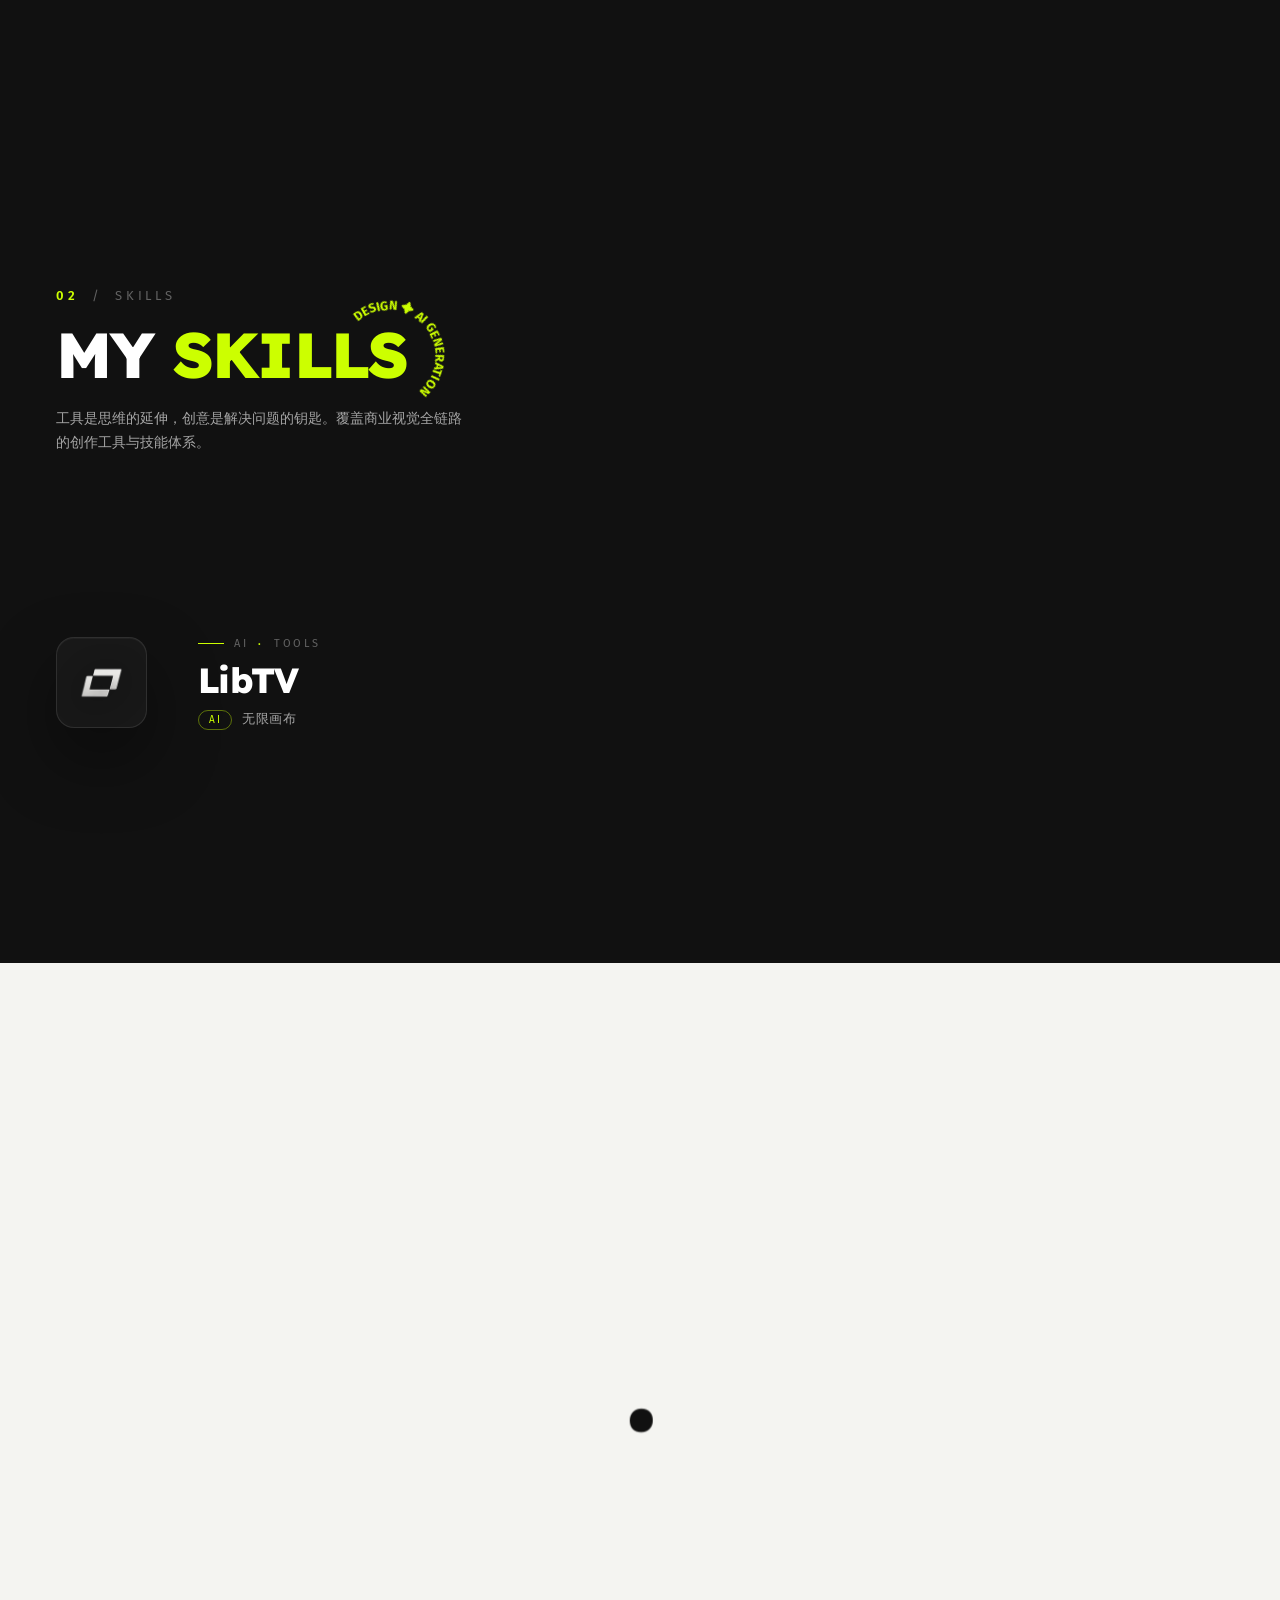
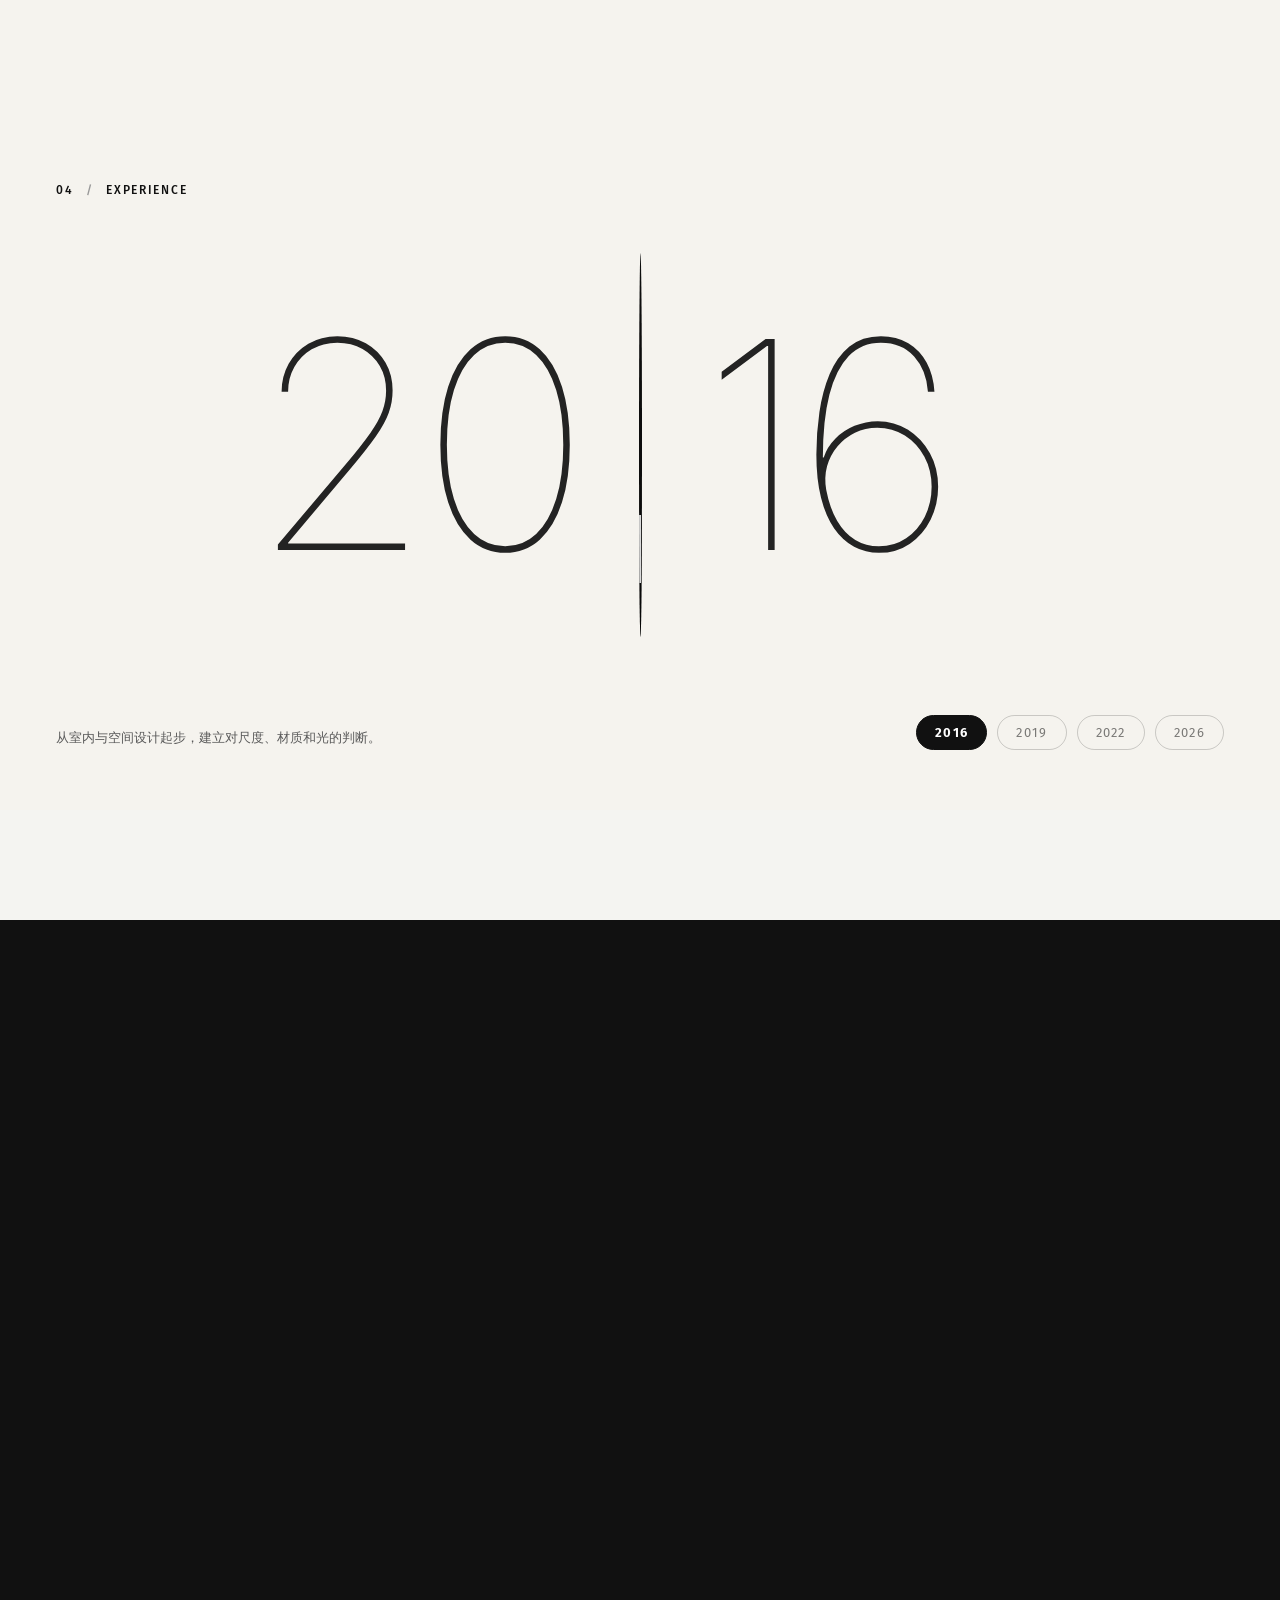
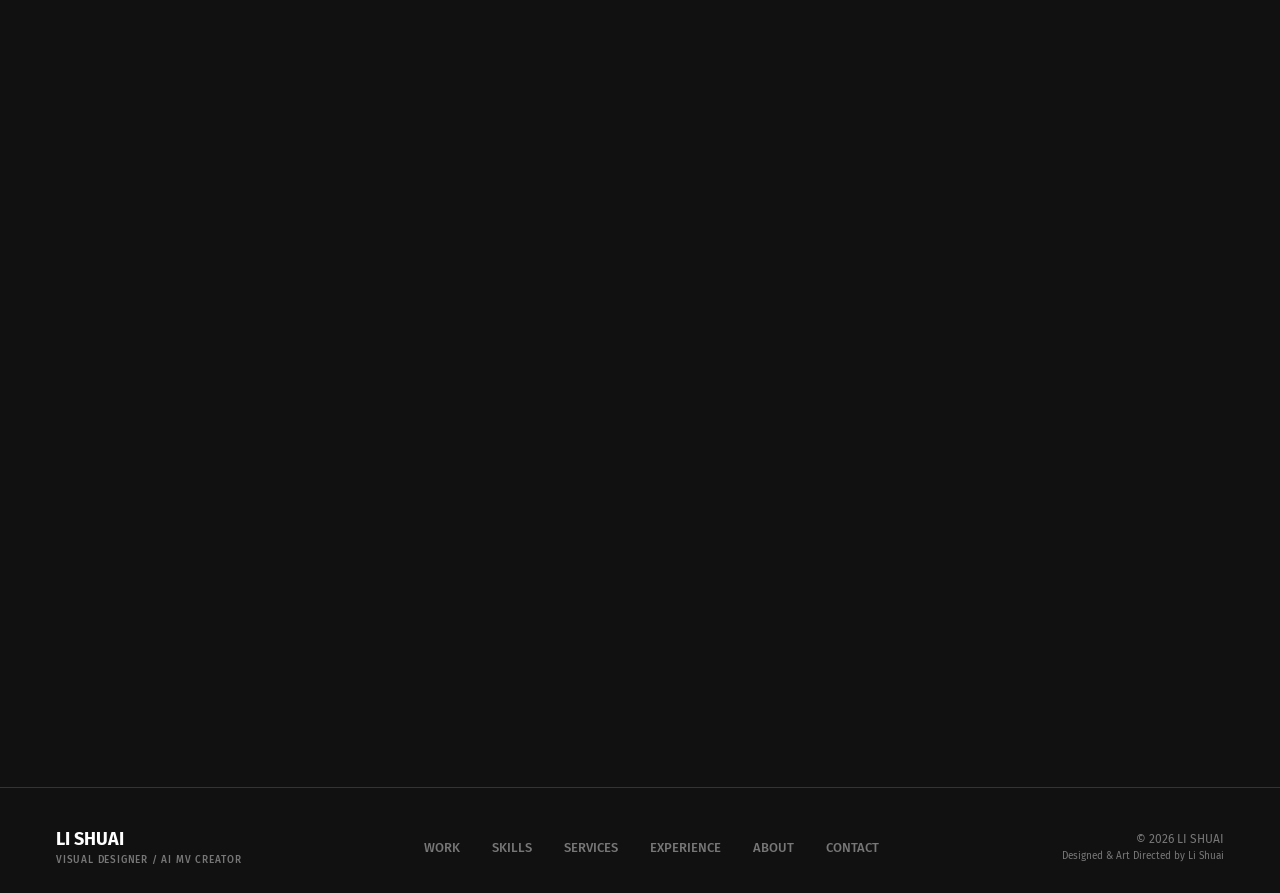
==== commit f244224a: "feat: 关于我改成转化导向 + 清理调试件 - 「关于我」重写：只对「点进来」和「买下去」负责，四条能力对应点击率/转化 - 删除左下角「切换第五屏配色」按钮（含 tooltip） - 隐藏屏4 " ====
--- a/index.html
+++ b/index.html
@@ -1992,16 +1992,6 @@
 html.xp-light .xp__yr.is-on{ background:#111; border-color:#111; color:#fff; }
 html.xp-light .xp__cap-hint{ color:#333; background:rgba(255,255,255,.85); }
 
-/* ⚠️ 2026-10-20 用户要能点按钮切换白/深（?light=1 之外的手动开关）—— 左下浮动圆钮，上生产前删 */
-.xp-theme{
-  position:fixed; left:18px; bottom:18px; z-index:501;
-  width:46px; height:46px; border-radius:50%; cursor:pointer;
-  border:1px solid rgba(255,255,255,.24); background:rgba(20,20,20,.9);
-  color:#fff; font-size:17px; line-height:1;
-  display:flex; align-items:center; justify-content:center;
-  backdrop-filter:blur(8px); transition:transform .2s ease, background .2s ease;
-}
-.xp-theme:hover{ transform:scale(1.08); background:rgba(204,255,0,.18); border-color:var(--accent); color:var(--accent); }
 
 /* ⚠️ 2026-10-20 用户：点导航跳转后画面高度不对（内容顶到固定导航下面）。
    根因：全站没有 scroll-margin-top —— 锚点滚动会把元素顶边对齐视口顶，正好被 80px 高的固定导航盖住。
@@ -2013,6 +2003,18 @@
 #skills { scroll-margin-top: 104px; }
 /* 隧道屏（#services）是 420vh 的叙事段，锚点应落在它真正"开始讲故事"的位置之后 */
 #services { scroll-margin-top: 0; }
+
+/* ⚠️ 2026-10-20 清掉屏4「扇形卡片时代」遗留的调试件（用户：「测试的也弄一下」）。
+   这些元素仍被 gwStage 老代码引用（156 处），直接删 HTML 有联动风险，
+   所以用 display:none 彻底隐藏 —— 视觉上干净，逻辑不受影响。 */
+.gw__ruler,
+.gw__rulertoggle,
+.gw__ref,
+.gw__reftoggle,
+.gw__panel,
+.gw__side {
+  display: none !important;
+}
 </style>
 </head>
 <body>
@@ -2265,8 +2267,8 @@
           <div class="big">关于我</div>
         </div>
         <div class="about__right reveal">
-          <p class="p1">视觉设计 5 年，做电商与品牌视觉。擅长把产品拍不出、画不出的质感做出来——光影、材质、细节，让画面自己会说话。</p>
-          <p class="p2"><b>电商</b>　详情页、主图、大促会场、活动页，理解转化逻辑，不只是把页面排好看。<br><b>平面</b>　海报、画册、品牌物料，从设计到印前输出独立完成。<br><b>动态</b>　AI 影像生成与动效，能做产品演示、动态主图与短视频。<br><b>工具</b>　Photoshop / Illustrator / After Effects / AI 生成工具</p>
+          <p class="p1">我做电商视觉，只对两个结果负责：<b>点进来</b>，和<b>买下去</b>。图好看是过程，让人愿意点、愿意付钱才是交付。</p>
+          <p class="p2"><b>主图</b>　卖点提到第一眼，对比拉满。在瀑布流里，0.3 秒决定他停不停。<br><b>详情页</b>　按顾客的犹豫顺序铺信息——先解决"值不值"，再解决"信不信"，最后才是"现在买不买"。<br><b>大促</b>　会场氛围、价格锚点、紧迫感，用视觉推着人下单，而不只是换个背景色。<br><b>工具</b>　Photoshop / Illustrator / After Effects / AI 生成工具</p>
           <p class="p3">业余写歌，艺名阿柠乐。音乐是爱好，也是理解节奏与情绪的另一条路径。</p>
           <div class="about__stats">
             <div class="stat"><div class="num">4Y+</div><div class="label">零外包独立交付</div></div>
@@ -3652,8 +3654,6 @@
   </div>
 
   <!-- 文字放大调参面板（2026-10-19 用户要求）：?edit=1 打开，实时调"最大放大倍数" -->
-  <button class="xp-theme" id="xpTheme" type="button" title="切换第五屏配色（白底 / 深色）">◐</button>
-
   <div class="ztune" id="ztune">
     <div class="ztune__h">视觉调参</div>
     <label class="ztune__row">
@@ -3894,15 +3894,6 @@
     var copyBtn = document.getElementById('ztCopy');
     var panel = document.getElementById('ztune');
     if (panel && /[?&]edit=1/.test(location.search)) panel.classList.add('is-on');
-    /* 左下圆钮：点一下切换第五屏白底 / 深色（用户要能手动点） */
-    var themeBtn = document.getElementById('xpTheme');
-    if (themeBtn) {
-      themeBtn.addEventListener('click', function () {
-        root.classList.toggle('xp-light');
-        themeBtn.textContent = root.classList.contains('xp-light') ? '◑' : '◐';
-      });
-      if (root.classList.contains('xp-light')) themeBtn.textContent = '◑';
-    }
     /* ?light=1 → 第五屏白底试色 */
     if (/[?&]light=1/.test(location.search)) root.classList.add('xp-light');
 
